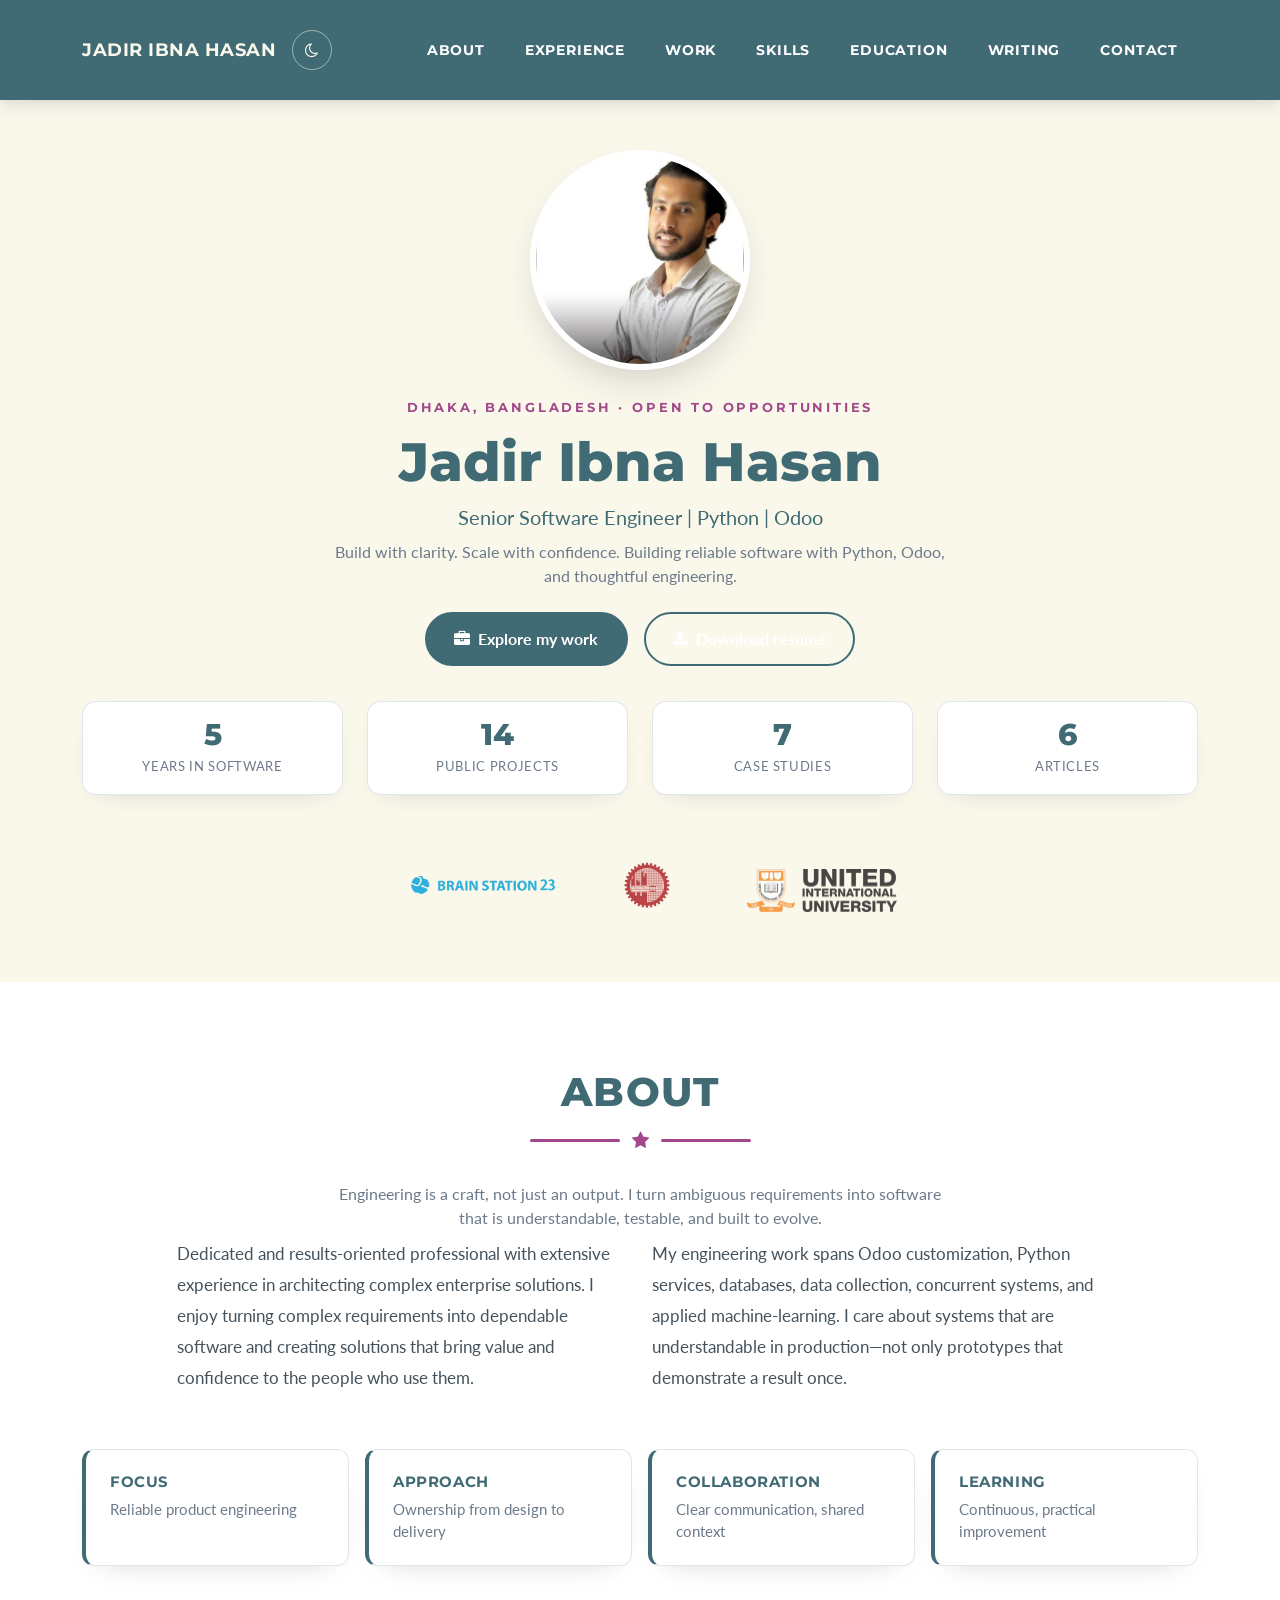
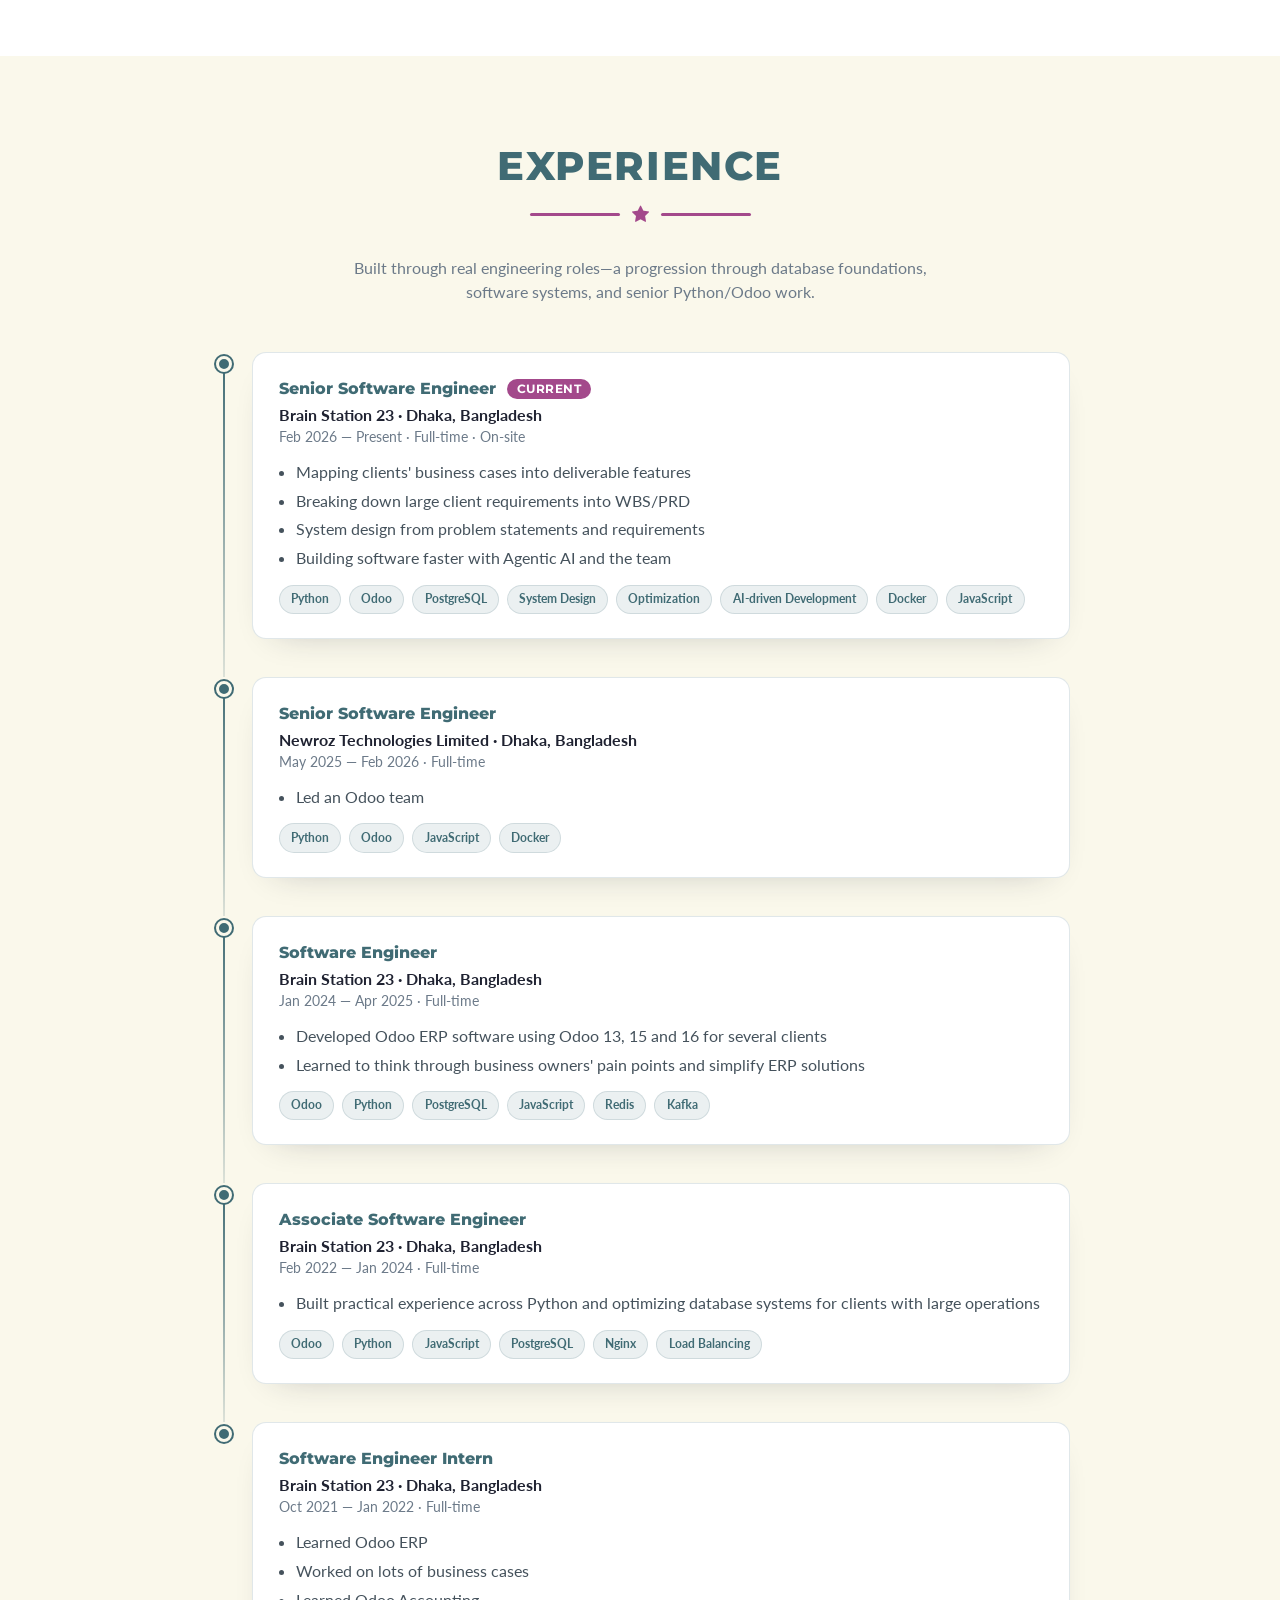
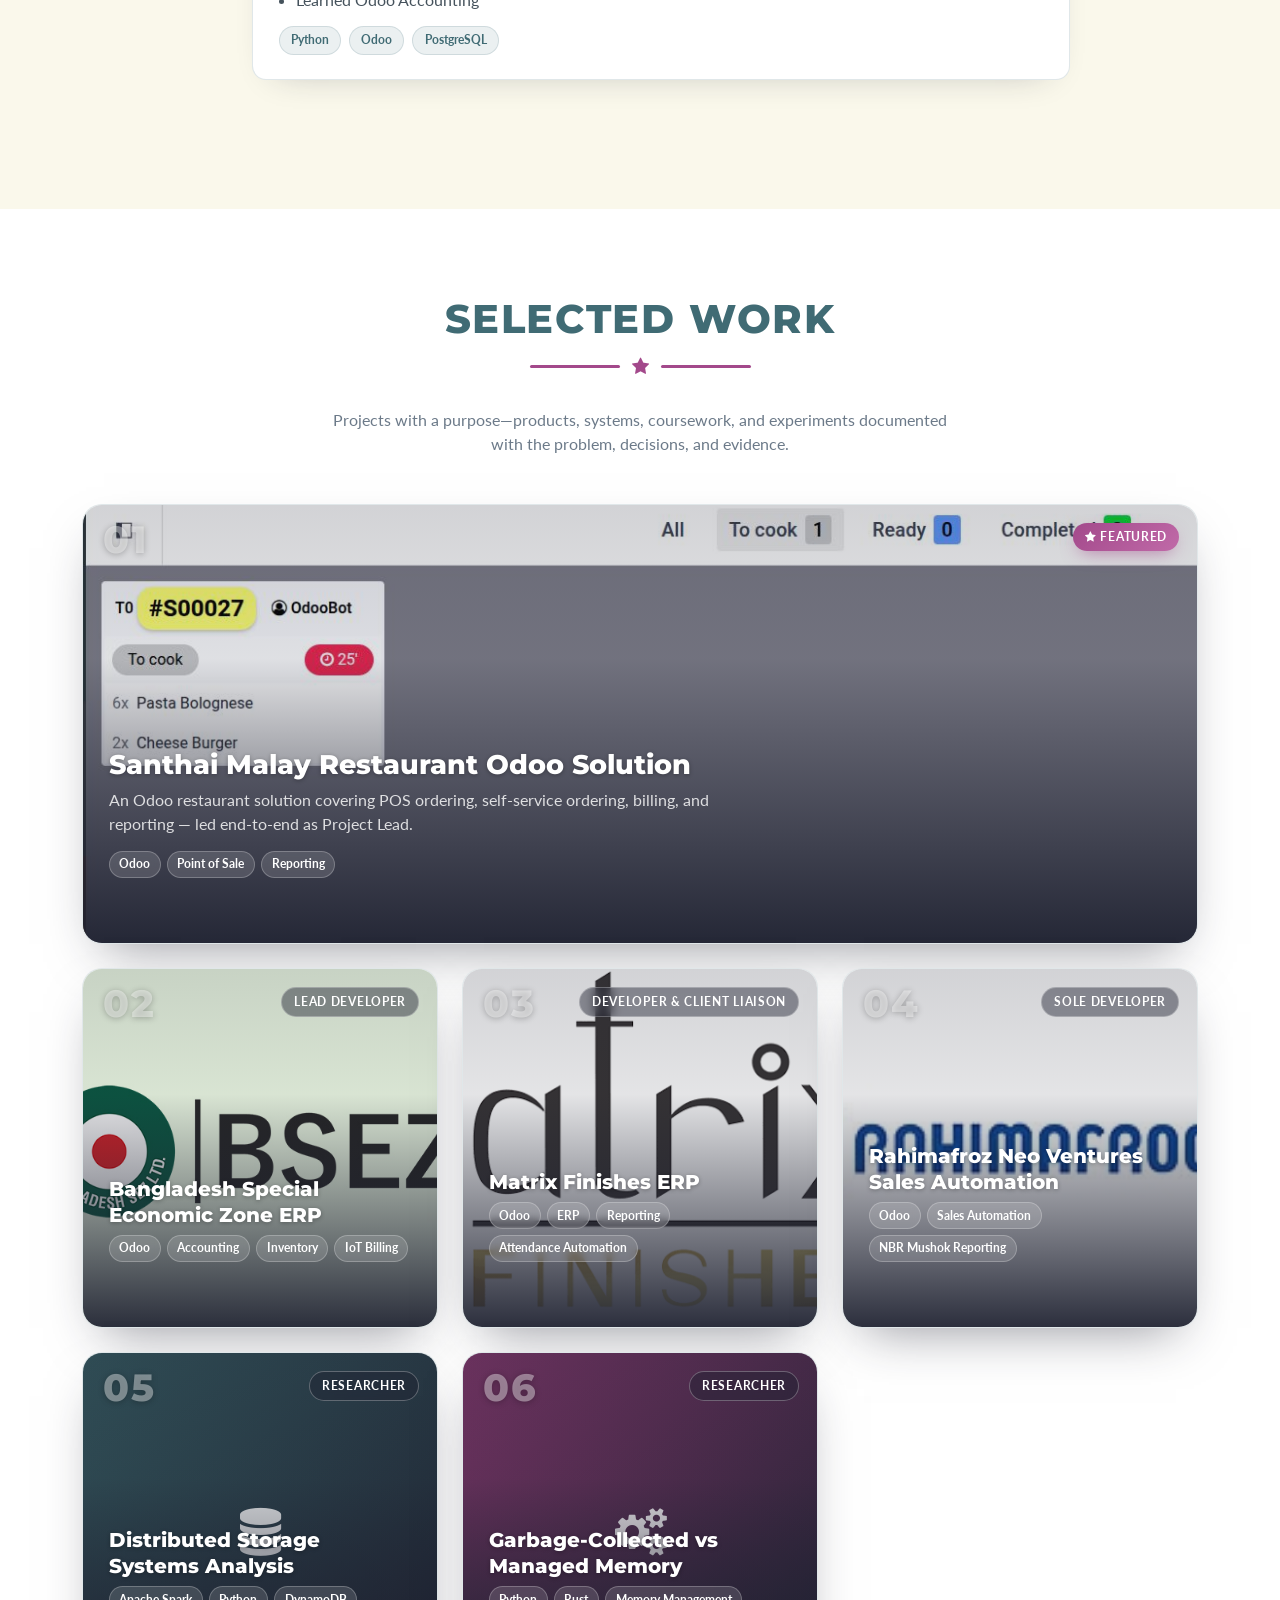
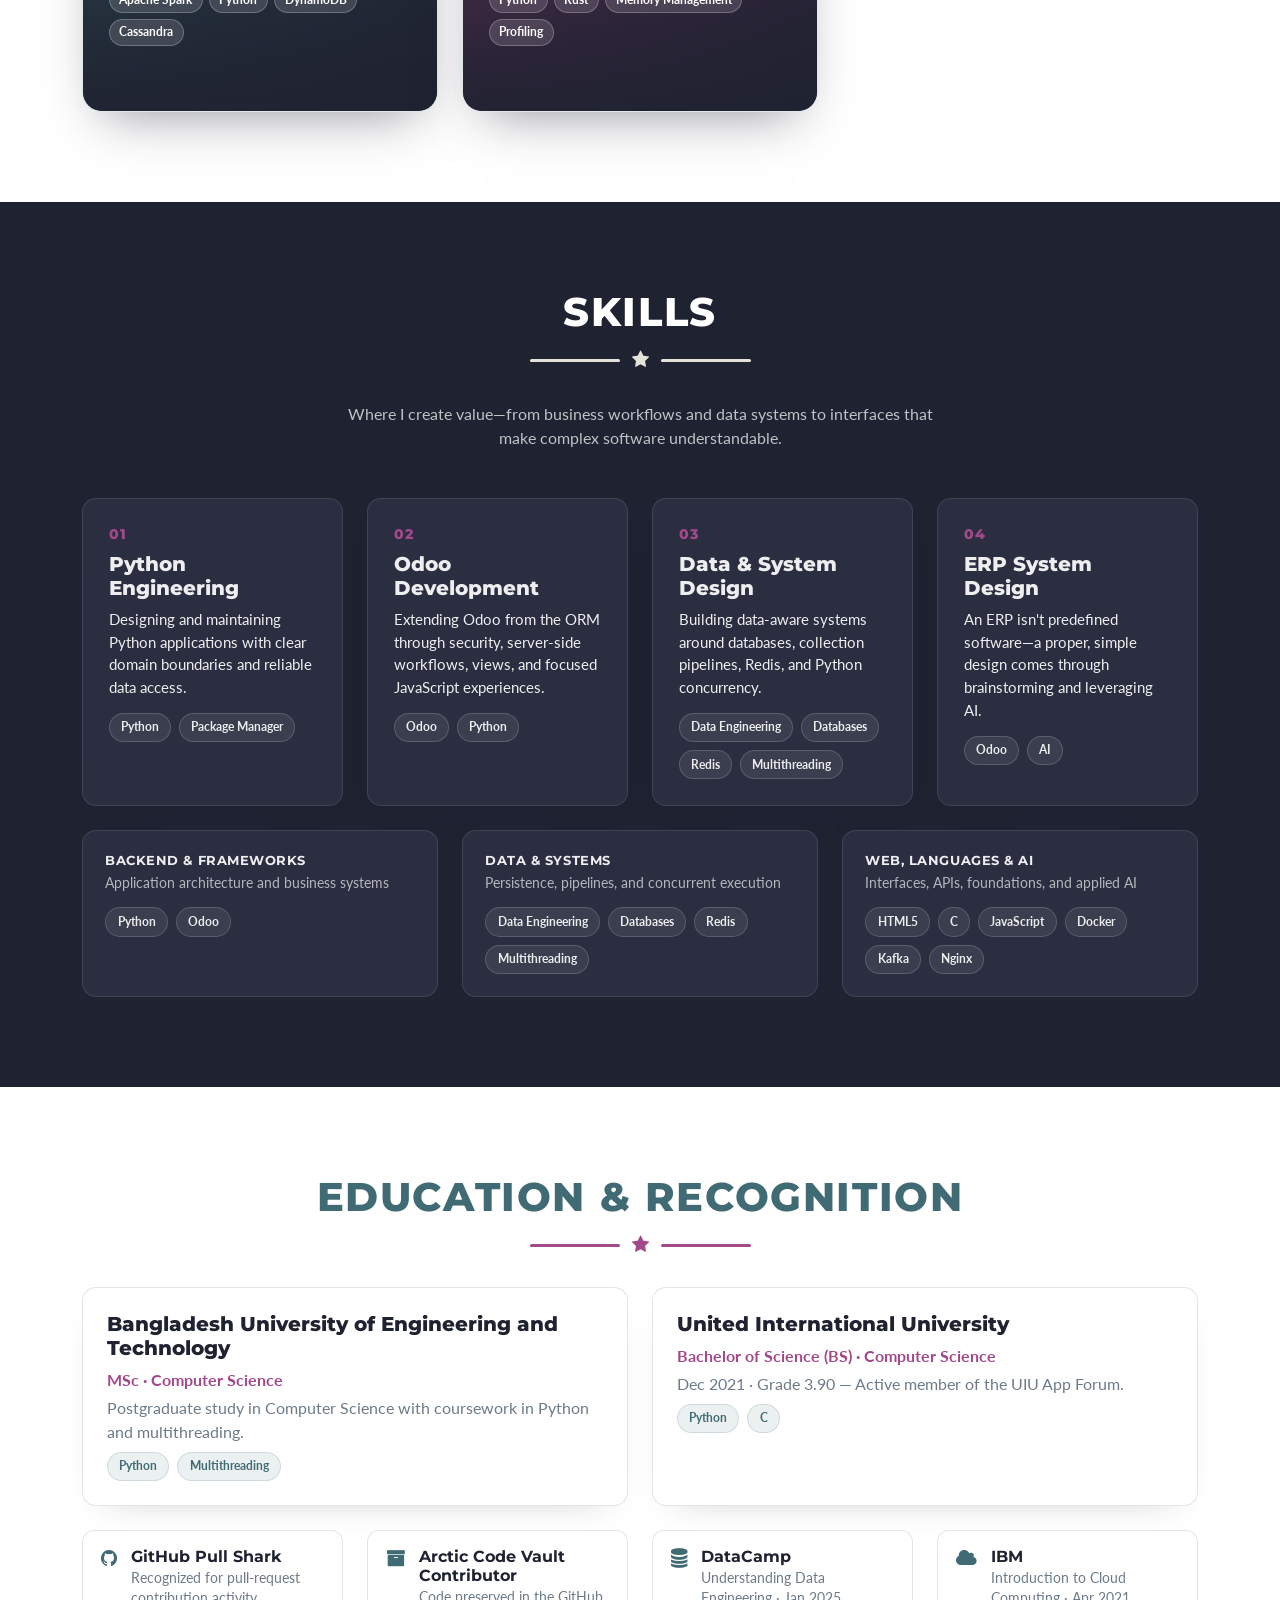
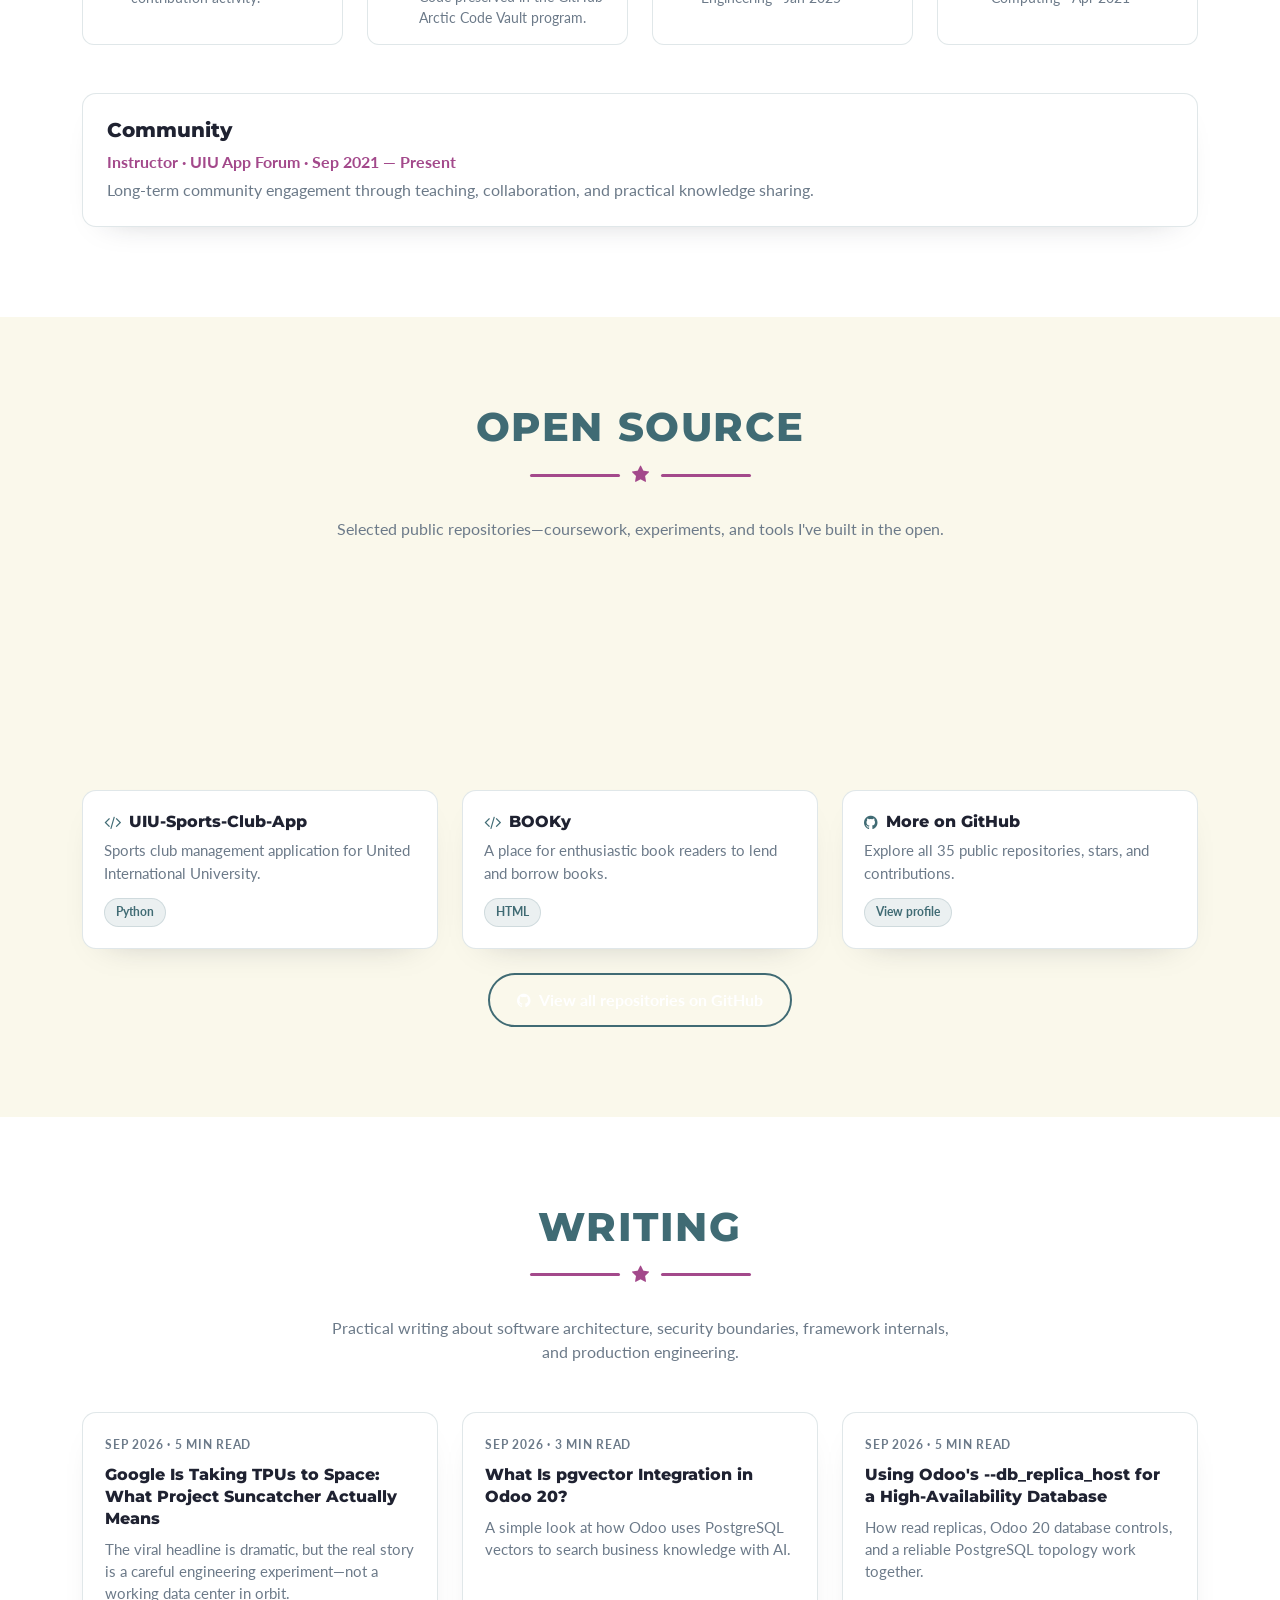
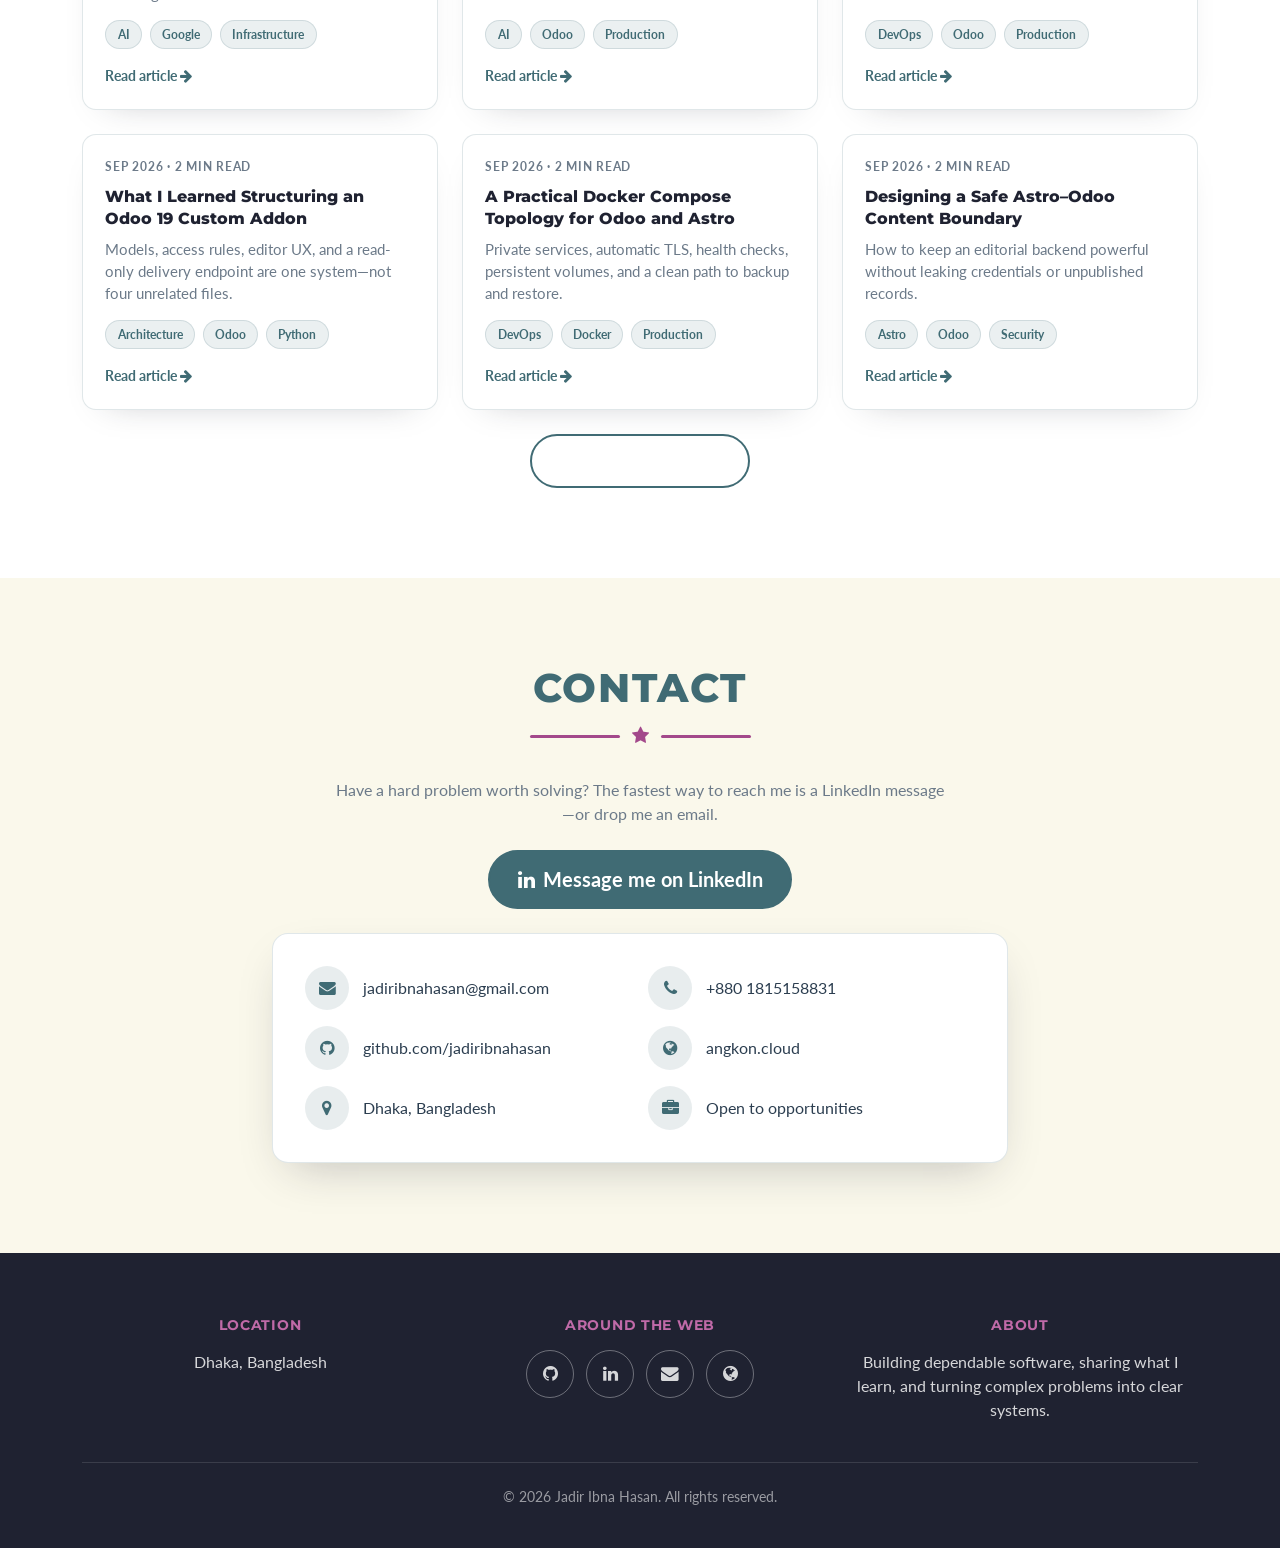
==== index.html @ 3d81374e "[ADD] : update profile image with recent photo" ====
<!DOCTYPE html>
<html data-bs-theme="light" lang="en">

<head>
    <meta charset="utf-8">
    <meta name="viewport" content="width=device-width, initial-scale=1.0, shrink-to-fit=no">
    <title>Jadir Ibna Hasan — Senior Software Engineer | Python | Odoo</title>
    <meta name="description" content="Jadir Ibna Hasan is a Senior Software Engineer based in Dhaka, Bangladesh, building reliable software with Python, Odoo, and thoughtful engineering.">
    <meta name="author" content="Jadir Ibna Hasan">
    <meta property="og:title" content="Jadir Ibna Hasan — Senior Software Engineer">
    <meta property="og:description" content="Building reliable software with Python, Odoo, and thoughtful engineering.">
    <meta property="og:type" content="website">
    <link rel="stylesheet" href="assets/bootstrap/css/bootstrap.min.css">
    <link rel="stylesheet" href="https://fonts.googleapis.com/css?family=Montserrat:400,700,800&amp;display=swap">
    <link rel="stylesheet" href="https://fonts.googleapis.com/css?family=Lato:400,700,400italic,700italic&amp;display=swap">
    <link rel="stylesheet" href="assets/fonts/font-awesome.min.css">
    <link rel="stylesheet" href="assets/css/styles.min.css">
    <link rel="stylesheet" href="assets/css/custom.css">
    <script>
        (function () {
            var stored = localStorage.getItem("theme");
            var prefersDark = window.matchMedia("(prefers-color-scheme: dark)").matches;
            document.documentElement.setAttribute("data-bs-theme", stored || (prefersDark ? "dark" : "light"));
        })();
    </script>
</head>

<body id="page-top" data-bs-spy="scroll" data-bs-target="#mainNav" data-bs-offset="72">
    <a class="skip-link" href="#main">Skip to content</a>
    <nav class="navbar navbar-expand-lg fixed-top text-uppercase" id="mainNav">
        <div class="container">
            <a class="navbar-brand" href="#page-top">Jadir Ibna Hasan</a>
            <button id="themeToggle" class="theme-toggle ms-auto me-2" aria-label="Toggle dark mode" title="Toggle dark mode"><i class="fa fa-moon-o"></i></button>
            <button data-bs-toggle="collapse" data-bs-target="#navbarResponsive" class="navbar-toggler text-white rounded" aria-controls="navbarResponsive" aria-expanded="false" aria-label="Toggle navigation"><i class="fa fa-bars"></i></button>
            <div class="collapse navbar-collapse" id="navbarResponsive">
                <ul class="navbar-nav ms-auto">
                    <li class="nav-item mx-0 mx-lg-1"><a class="nav-link py-3 px-0 px-lg-3 rounded" href="#about">About</a></li>
                    <li class="nav-item mx-0 mx-lg-1"><a class="nav-link py-3 px-0 px-lg-3 rounded" href="#experience">Experience</a></li>
                    <li class="nav-item mx-0 mx-lg-1"><a class="nav-link py-3 px-0 px-lg-3 rounded" href="#work">Work</a></li>
                    <li class="nav-item mx-0 mx-lg-1"><a class="nav-link py-3 px-0 px-lg-3 rounded" href="#skills">Skills</a></li>
                    <li class="nav-item mx-0 mx-lg-1"><a class="nav-link py-3 px-0 px-lg-3 rounded" href="#education">Education</a></li>
                    <li class="nav-item mx-0 mx-lg-1"><a class="nav-link py-3 px-0 px-lg-3 rounded" href="#writing">Writing</a></li>
                    <li class="nav-item mx-0 mx-lg-1"><a class="nav-link py-3 px-0 px-lg-3 rounded" href="#contact">Contact</a></li>
                </ul>
            </div>
        </div>
    </nav>

    <!-- Hero -->
    <main id="main">
    <header class="text-center hero">
        <div class="container">
            <img class="img-fluid d-block mx-auto mb-4 hero-avatar" data-aos="fade" data-aos-duration="1200" src="assets/img/profile.jpg" alt="Jadir Ibna Hasan">
            <span class="hero-kicker" data-aos="fade-up" data-aos-delay="100">Dhaka, Bangladesh · Open to opportunities</span>
            <h1 data-aos="fade-up" data-aos-delay="150">Jadir Ibna Hasan</h1>
            <div class="hero-title" data-aos="fade-up" data-aos-delay="200">Senior Software Engineer | Python | Odoo</div>
            <p class="hero-tagline mt-2" data-aos="fade-up" data-aos-delay="250">Build with clarity. Scale with confidence. Building reliable software with Python, Odoo, and thoughtful engineering.</p>
            <div class="d-flex flex-wrap justify-content-center gap-3 mt-4" data-aos="fade-up" data-aos-delay="300">
                <a class="btn btn-ak" href="#work"><i class="fa fa-briefcase me-2"></i>Explore my work</a>
                <a class="btn btn-ak-outline" href="assets/Resume.pdf" download><i class="fa fa-download me-2"></i>Download résumé</a>
            </div>
            <div class="row justify-content-center hero-stats" data-aos="fade-up" data-aos-delay="350">
                <div class="col-6 col-md-3 mb-3 mb-md-0"><div class="stat-box"><div class="stat-num">5</div><div class="stat-label">Years in software</div></div></div>
                <div class="col-6 col-md-3 mb-3 mb-md-0"><div class="stat-box"><div class="stat-num">14</div><div class="stat-label">Public projects</div></div></div>
                <div class="col-6 col-md-3"><div class="stat-box"><div class="stat-num">7</div><div class="stat-label">Case studies</div></div></div>
                <div class="col-6 col-md-3"><div class="stat-box"><div class="stat-num">6</div><div class="stat-label">Articles</div></div></div>
            </div>
            <div class="orgs" data-aos="fade-up" data-aos-delay="400">
                <img class="imgbs" src="assets/img/bs23_logo.webp" alt="Brain Station 23">
                <img class="imgbuet" src="assets/img/BUET_LOGO.svg" alt="BUET">
                <img class="imguiu" src="assets/img/header-logo.png" alt="United International University">
            </div>
        </div>
    </header>

    <!-- About -->
    <section id="about" class="section">
        <div class="container">
            <h2 class="text-uppercase text-center section-heading" style="color: var(--ak-accent);">About</h2>
            <div class="divider text-center"><i class="fa fa-star"></i></div>
            <div class="row justify-content-center">
                <div class="col-lg-8 text-center">
                    <p class="section-sub">Engineering is a craft, not just an output. I turn ambiguous requirements into software that is understandable, testable, and built to evolve.</p>
                </div>
            </div>
            <div class="row justify-content-center mt-2">
                <div class="col-lg-5">
                    <p class="about-para">Dedicated and results-oriented professional with extensive experience in architecting complex enterprise solutions. I enjoy turning complex requirements into dependable software and creating solutions that bring value and confidence to the people who use them.</p>
                </div>
                <div class="col-lg-5">
                    <p class="about-para">My engineering work spans Odoo customization, Python services, databases, data collection, concurrent systems, and applied machine-learning. I care about systems that are understandable in production—not only prototypes that demonstrate a result once.</p>
                </div>
            </div>
            <div class="row mt-4 g-3">
                <div class="col-md-3"><div class="philosophy-card" data-aos="fade-up" data-aos-delay="0"><h5>Focus</h5><p>Reliable product engineering</p></div></div>
                <div class="col-md-3"><div class="philosophy-card" data-aos="fade-up" data-aos-delay="80"><h5>Approach</h5><p>Ownership from design to delivery</p></div></div>
                <div class="col-md-3"><div class="philosophy-card" data-aos="fade-up" data-aos-delay="160"><h5>Collaboration</h5><p>Clear communication, shared context</p></div></div>
                <div class="col-md-3"><div class="philosophy-card" data-aos="fade-up" data-aos-delay="240"><h5>Learning</h5><p>Continuous, practical improvement</p></div></div>
            </div>
        </div>
    </section>

    <!-- Experience -->
    <section id="experience" class="section" style="background: var(--ak-cream);">
        <div class="container">
            <h2 class="text-uppercase text-center section-heading" style="color: var(--ak-accent);">Experience</h2>
            <div class="divider text-center"><i class="fa fa-star"></i></div>
            <p class="text-center section-sub mb-5">Built through real engineering roles—a progression through database foundations, software systems, and senior Python/Odoo work.</p>
            <div class="timeline mx-auto" style="max-width: 860px;">

                <div class="timeline-item" data-aos="fade-up">
                    <span class="timeline-dot"></span>
                    <div class="exp-card">
                        <div class="exp-role">Senior Software Engineer <span class="exp-badge-current">Current</span></div>
                        <div class="exp-company">Brain Station 23 · Dhaka, Bangladesh</div>
                        <div class="exp-meta">Feb 2026 — Present · Full-time · On-site</div>
                        <ul class="exp-list">
                            <li>Mapping clients' business cases into deliverable features</li>
                            <li>Breaking down large client requirements into WBS/PRD</li>
                            <li>System design from problem statements and requirements</li>
                            <li>Building software faster with Agentic AI and the team</li>
                        </ul>
                        <div class="tags"><span class="tag">Python</span><span class="tag">Odoo</span><span class="tag">PostgreSQL</span><span class="tag">System Design</span><span class="tag">Optimization</span><span class="tag">AI-driven Development</span><span class="tag">Docker</span><span class="tag">JavaScript</span></div>
                    </div>
                </div>

                <div class="timeline-item" data-aos="fade-up">
                    <span class="timeline-dot"></span>
                    <div class="exp-card">
                        <div class="exp-role">Senior Software Engineer</div>
                        <div class="exp-company">Newroz Technologies Limited · Dhaka, Bangladesh</div>
                        <div class="exp-meta">May 2025 — Feb 2026 · Full-time</div>
                        <ul class="exp-list">
                            <li>Led an Odoo team</li>
                        </ul>
                        <div class="tags"><span class="tag">Python</span><span class="tag">Odoo</span><span class="tag">JavaScript</span><span class="tag">Docker</span></div>
                    </div>
                </div>

                <div class="timeline-item" data-aos="fade-up">
                    <span class="timeline-dot"></span>
                    <div class="exp-card">
                        <div class="exp-role">Software Engineer</div>
                        <div class="exp-company">Brain Station 23 · Dhaka, Bangladesh</div>
                        <div class="exp-meta">Jan 2024 — Apr 2025 · Full-time</div>
                        <ul class="exp-list">
                            <li>Developed Odoo ERP software using Odoo 13, 15 and 16 for several clients</li>
                            <li>Learned to think through business owners' pain points and simplify ERP solutions</li>
                        </ul>
                        <div class="tags"><span class="tag">Odoo</span><span class="tag">Python</span><span class="tag">PostgreSQL</span><span class="tag">JavaScript</span><span class="tag">Redis</span><span class="tag">Kafka</span></div>
                    </div>
                </div>

                <div class="timeline-item" data-aos="fade-up">
                    <span class="timeline-dot"></span>
                    <div class="exp-card">
                        <div class="exp-role">Associate Software Engineer</div>
                        <div class="exp-company">Brain Station 23 · Dhaka, Bangladesh</div>
                        <div class="exp-meta">Feb 2022 — Jan 2024 · Full-time</div>
                        <ul class="exp-list">
                            <li>Built practical experience across Python and optimizing database systems for clients with large operations</li>
                        </ul>
                        <div class="tags"><span class="tag">Odoo</span><span class="tag">Python</span><span class="tag">JavaScript</span><span class="tag">PostgreSQL</span><span class="tag">Nginx</span><span class="tag">Load Balancing</span></div>
                    </div>
                </div>

                <div class="timeline-item" data-aos="fade-up">
                    <span class="timeline-dot"></span>
                    <div class="exp-card">
                        <div class="exp-role">Software Engineer Intern</div>
                        <div class="exp-company">Brain Station 23 · Dhaka, Bangladesh</div>
                        <div class="exp-meta">Oct 2021 — Jan 2022 · Full-time</div>
                        <ul class="exp-list">
                            <li>Learned Odoo ERP</li>
                            <li>Worked on lots of business cases</li>
                            <li>Learned Odoo Accounting</li>
                        </ul>
                        <div class="tags"><span class="tag">Python</span><span class="tag">Odoo</span><span class="tag">PostgreSQL</span></div>
                    </div>
                </div>

            </div>
        </div>
    </section>

    <!-- Work -->
    <section id="work" class="section">
        <div class="container">
            <h2 class="text-uppercase text-center section-heading" style="color: var(--ak-accent);">Selected Work</h2>
            <div class="divider text-center"><i class="fa fa-star"></i></div>
            <p class="text-center section-sub mb-5">Projects with a purpose—products, systems, coursework, and experiments documented with the problem, decisions, and evidence.</p>
            <div class="row g-4">

                <div class="col-12" data-aos="fade-up">
                    <a class="work-card work-card--featured" href="projects/santhai-malay-restaurant-odoo.html">
                        <img class="work-img" src="assets/img/portfolio/santhai-malay-restaurant.jpg" alt="Santhai Malay Restaurant Odoo Solution">
                        <span class="work-overlay"></span>
                        <span class="work-index">01</span>
                        <span class="work-featured"><i class="fa fa-star me-1"></i>Featured</span>
                        <div class="work-content">
                            <h3 class="work-title">Santhai Malay Restaurant Odoo Solution</h3>
                            <p class="work-desc">An Odoo restaurant solution covering POS ordering, self-service ordering, billing, and reporting — led end-to-end as Project Lead.</p>
                            <div class="work-tags"><span class="work-chip">Odoo</span><span class="work-chip">Point of Sale</span><span class="work-chip">Reporting</span></div>
                            <span class="work-cta">View case study <i class="fa fa-arrow-right"></i></span>
                        </div>
                    </a>
                </div>

                <div class="col-md-6 col-lg-4" data-aos="fade-up" data-aos-delay="80">
                    <a class="work-card" href="projects/bangladesh-special-economic-zone-erp.html">
                        <img class="work-img" src="assets/img/portfolio/bsez-erp.jpg" alt="Bangladesh Special Economic Zone ERP">
                        <span class="work-overlay"></span>
                        <span class="work-index">02</span>
                        <span class="work-role">Lead Developer</span>
                        <div class="work-content">
                            <h3 class="work-title">Bangladesh Special Economic Zone ERP</h3>
                            <div class="work-tags"><span class="work-chip">Odoo</span><span class="work-chip">Accounting</span><span class="work-chip">Inventory</span><span class="work-chip">IoT Billing</span></div>
                            <span class="work-cta">View case study <i class="fa fa-arrow-right"></i></span>
                        </div>
                    </a>
                </div>

                <div class="col-md-6 col-lg-4" data-aos="fade-up" data-aos-delay="160">
                    <a class="work-card" href="projects/matrix-finishes-erp.html">
                        <img class="work-img" src="assets/img/portfolio/matrix-finishes.png" alt="Matrix Finishes ERP">
                        <span class="work-overlay"></span>
                        <span class="work-index">03</span>
                        <span class="work-role">Developer &amp; Client Liaison</span>
                        <div class="work-content">
                            <h3 class="work-title">Matrix Finishes ERP</h3>
                            <div class="work-tags"><span class="work-chip">Odoo</span><span class="work-chip">ERP</span><span class="work-chip">Reporting</span><span class="work-chip">Attendance Automation</span></div>
                            <span class="work-cta">View case study <i class="fa fa-arrow-right"></i></span>
                        </div>
                    </a>
                </div>

                <div class="col-md-6 col-lg-4" data-aos="fade-up">
                    <a class="work-card" href="projects/rahimafroz-neo-ventures-sales-automation.html">
                        <img class="work-img" src="assets/img/portfolio/rahimafroz.jpg" alt="Rahimafroz Neo Ventures Sales Automation">
                        <span class="work-overlay"></span>
                        <span class="work-index">04</span>
                        <span class="work-role">Sole Developer</span>
                        <div class="work-content">
                            <h3 class="work-title">Rahimafroz Neo Ventures Sales Automation</h3>
                            <div class="work-tags"><span class="work-chip">Odoo</span><span class="work-chip">Sales Automation</span><span class="work-chip">NBR Mushok Reporting</span></div>
                            <span class="work-cta">View case study <i class="fa fa-arrow-right"></i></span>
                        </div>
                    </a>
                </div>

                <div class="col-md-6 col-lg-4" data-aos="fade-up" data-aos-delay="80">
                    <a class="work-card" href="projects/distributed-storage-systems-analysis.html">
                        <div class="work-img work-img--grad grad-5"><i class="fa fa-database"></i></div>
                        <span class="work-overlay"></span>
                        <span class="work-index">05</span>
                        <span class="work-role">Researcher</span>
                        <div class="work-content">
                            <h3 class="work-title">Distributed Storage Systems Analysis</h3>
                            <div class="work-tags"><span class="work-chip">Apache Spark</span><span class="work-chip">Python</span><span class="work-chip">DynamoDB</span><span class="work-chip">Cassandra</span></div>
                            <span class="work-cta">View case study <i class="fa fa-arrow-right"></i></span>
                        </div>
                    </a>
                </div>

                <div class="col-md-6 col-lg-4" data-aos="fade-up" data-aos-delay="160">
                    <a class="work-card" href="projects/garbage-collected-vs-managed-memory.html">
                        <div class="work-img work-img--grad grad-6"><i class="fa fa-cogs"></i></div>
                        <span class="work-overlay"></span>
                        <span class="work-index">06</span>
                        <span class="work-role">Researcher</span>
                        <div class="work-content">
                            <h3 class="work-title">Garbage-Collected vs Managed Memory</h3>
                            <div class="work-tags"><span class="work-chip">Python</span><span class="work-chip">Rust</span><span class="work-chip">Memory Management</span><span class="work-chip">Profiling</span></div>
                            <span class="work-cta">View case study <i class="fa fa-arrow-right"></i></span>
                        </div>
                    </a>
                </div>

            </div>
        </div>
    </section>

    <!-- Skills -->
    <section id="skills" class="section section-dark">
        <div class="container">
            <h2 class="text-uppercase text-center section-heading">Skills</h2>
            <div class="divider divider-light text-center"><i class="fa fa-star"></i></div>
            <p class="text-center section-sub mb-5">Where I create value—from business workflows and data systems to interfaces that make complex software understandable.</p>
            <div class="row g-4 mb-4">
                <div class="col-md-6 col-lg-3" data-aos="fade-up"><div class="cap-card"><div class="cap-num">01</div><h5>Python Engineering</h5><p>Designing and maintaining Python applications with clear domain boundaries and reliable data access.</p><div class="tags"><span class="tag">Python</span><span class="tag">Package Manager</span></div></div></div>
                <div class="col-md-6 col-lg-3" data-aos="fade-up" data-aos-delay="80"><div class="cap-card"><div class="cap-num">02</div><h5>Odoo Development</h5><p>Extending Odoo from the ORM through security, server-side workflows, views, and focused JavaScript experiences.</p><div class="tags"><span class="tag">Odoo</span><span class="tag">Python</span></div></div></div>
                <div class="col-md-6 col-lg-3" data-aos="fade-up" data-aos-delay="160"><div class="cap-card"><div class="cap-num">03</div><h5>Data &amp; System Design</h5><p>Building data-aware systems around databases, collection pipelines, Redis, and Python concurrency.</p><div class="tags"><span class="tag">Data Engineering</span><span class="tag">Databases</span><span class="tag">Redis</span><span class="tag">Multithreading</span></div></div></div>
                <div class="col-md-6 col-lg-3" data-aos="fade-up" data-aos-delay="240"><div class="cap-card"><div class="cap-num">04</div><h5>ERP System Design</h5><p>An ERP isn't predefined software—a proper, simple design comes through brainstorming and leveraging AI.</p><div class="tags"><span class="tag">Odoo</span><span class="tag">AI</span></div></div></div>
            </div>
            <div class="row g-4">
                <div class="col-md-6 col-lg-4" data-aos="fade-up"><div class="skill-group"><h6>Backend &amp; Frameworks</h6><p class="skill-sub">Application architecture and business systems</p><div class="tags"><span class="tag">Python</span><span class="tag">Odoo</span></div></div></div>
                <div class="col-md-6 col-lg-4" data-aos="fade-up" data-aos-delay="80"><div class="skill-group"><h6>Data &amp; Systems</h6><p class="skill-sub">Persistence, pipelines, and concurrent execution</p><div class="tags"><span class="tag">Data Engineering</span><span class="tag">Databases</span><span class="tag">Redis</span><span class="tag">Multithreading</span></div></div></div>
                <div class="col-md-6 col-lg-4" data-aos="fade-up" data-aos-delay="160"><div class="skill-group"><h6>Web, Languages &amp; AI</h6><p class="skill-sub">Interfaces, APIs, foundations, and applied AI</p><div class="tags"><span class="tag">HTML5</span><span class="tag">C</span><span class="tag">JavaScript</span><span class="tag">Docker</span><span class="tag">Kafka</span><span class="tag">Nginx</span></div></div></div>
            </div>
        </div>
    </section>

    <!-- Education & Credentials -->
    <section id="education" class="section">
        <div class="container">
            <h2 class="text-uppercase text-center section-heading" style="color: var(--ak-accent);">Education &amp; Recognition</h2>
            <div class="divider text-center"><i class="fa fa-star"></i></div>
            <div class="row g-4 mb-4">
                <div class="col-md-6" data-aos="fade-up">
                    <div class="edu-card">
                        <h5>Bangladesh University of Engineering and Technology</h5>
                        <div class="edu-degree">MSc · Computer Science</div>
                        <p class="mb-1" style="color: var(--ak-muted);">Postgraduate study in Computer Science with coursework in Python and multithreading.</p>
                        <div class="tags mt-2"><span class="tag">Python</span><span class="tag">Multithreading</span></div>
                    </div>
                </div>
                <div class="col-md-6" data-aos="fade-up" data-aos-delay="80">
                    <div class="edu-card">
                        <h5>United International University</h5>
                        <div class="edu-degree">Bachelor of Science (BS) · Computer Science</div>
                        <p class="mb-1" style="color: var(--ak-muted);">Dec 2021 · Grade 3.90 — Active member of the UIU App Forum.</p>
                        <div class="tags mt-2"><span class="tag">Python</span><span class="tag">C</span></div>
                    </div>
                </div>
            </div>
            <div class="row g-4">
                <div class="col-md-6 col-lg-3" data-aos="fade-up"><div class="credential-item"><i class="fa fa-github"></i><div><h6>GitHub Pull Shark</h6><p>Recognized for pull-request contribution activity.</p></div></div></div>
                <div class="col-md-6 col-lg-3" data-aos="fade-up" data-aos-delay="80"><div class="credential-item"><i class="fa fa-archive"></i><div><h6>Arctic Code Vault Contributor</h6><p>Code preserved in the GitHub Arctic Code Vault program.</p></div></div></div>
                <div class="col-md-6 col-lg-3" data-aos="fade-up" data-aos-delay="160"><div class="credential-item"><i class="fa fa-database"></i><div><h6>DataCamp</h6><p>Understanding Data Engineering · Jan 2025</p></div></div></div>
                <div class="col-md-6 col-lg-3" data-aos="fade-up" data-aos-delay="240"><div class="credential-item"><i class="fa fa-cloud"></i><div><h6>IBM</h6><p>Introduction to Cloud Computing · Apr 2021</p></div></div></div>
            </div>
            <div class="row g-4 mt-4">
                <div class="col-12" data-aos="fade-up">
                    <div class="edu-card">
                        <h5>Community</h5>
                        <div class="edu-degree">Instructor · UIU App Forum · Sep 2021 — Present</div>
                        <p class="mb-0" style="color: var(--ak-muted);">Long-term community engagement through teaching, collaboration, and practical knowledge sharing.</p>
                    </div>
                </div>
            </div>
        </div>
    </section>

    <!-- Open Source -->
    <section id="opensource" class="section" style="background: var(--ak-cream);">
        <div class="container">
            <h2 class="text-uppercase text-center section-heading" style="color: var(--ak-accent);">Open Source</h2>
            <div class="divider text-center"><i class="fa fa-star"></i></div>
            <p class="text-center section-sub mb-5">Selected public repositories—coursework, experiments, and tools I've built in the open.</p>
            <div class="row g-4">
                <div class="col-md-6 col-lg-4" data-aos="fade-up">
                    <a class="repo-card" href="https://github.com/jadiribnahasan/Classic-Computer-vision-models" target="_blank" rel="noopener">
                        <div class="d-flex align-items-center mb-2"><i class="fa fa-code me-2" style="color: var(--ak-accent);"></i><h5 class="mb-0">Classic-Computer-vision-models</h5></div>
                        <p class="repo-desc">Classic computer vision models implemented from scratch.</p>
                        <div class="tags mt-auto"><span class="tag">Jupyter Notebook</span></div>
                    </a>
                </div>
                <div class="col-md-6 col-lg-4" data-aos="fade-up" data-aos-delay="80">
                    <a class="repo-card" href="https://github.com/jadiribnahasan/Introduction-to-TensorFlow-for-Artificial-Intelligence-Machine-Learning-and-Deep-Learning" target="_blank" rel="noopener">
                        <div class="d-flex align-items-center mb-2"><i class="fa fa-code me-2" style="color: var(--ak-accent);"></i><h5 class="mb-0">Intro to TensorFlow for AI, ML &amp; DL</h5></div>
                        <p class="repo-desc">TensorFlow specialization coursework—AI, machine learning, and deep learning.</p>
                        <div class="tags mt-auto"><span class="tag">Jupyter Notebook</span></div>
                    </a>
                </div>
                <div class="col-md-6 col-lg-4" data-aos="fade-up" data-aos-delay="160">
                    <a class="repo-card" href="https://github.com/jadiribnahasan/Pattern-Lab" target="_blank" rel="noopener">
                        <div class="d-flex align-items-center mb-2"><i class="fa fa-code me-2" style="color: var(--ak-accent);"></i><h5 class="mb-0">Pattern-Lab</h5></div>
                        <p class="repo-desc">Pattern Recognition Lab — Fall 203.</p>
                        <div class="tags mt-auto"><span class="tag">Jupyter Notebook</span></div>
                    </a>
                </div>
                <div class="col-md-6 col-lg-4" data-aos="fade-up">
                    <a class="repo-card" href="https://github.com/jadiribnahasan/UIU-Sports-Club-App" target="_blank" rel="noopener">
                        <div class="d-flex align-items-center mb-2"><i class="fa fa-code me-2" style="color: var(--ak-accent);"></i><h5 class="mb-0">UIU-Sports-Club-App</h5></div>
                        <p class="repo-desc">Sports club management application for United International University.</p>
                        <div class="tags mt-auto"><span class="tag">Python</span></div>
                    </a>
                </div>
                <div class="col-md-6 col-lg-4" data-aos="fade-up" data-aos-delay="80">
                    <a class="repo-card" href="https://github.com/khalidsaifullaah/BOOKy" target="_blank" rel="noopener">
                        <div class="d-flex align-items-center mb-2"><i class="fa fa-code me-2" style="color: var(--ak-accent);"></i><h5 class="mb-0">BOOKy</h5></div>
                        <p class="repo-desc">A place for enthusiastic book readers to lend and borrow books.</p>
                        <div class="tags mt-auto"><span class="tag">HTML</span></div>
                    </a>
                </div>
                <div class="col-md-6 col-lg-4" data-aos="fade-up" data-aos-delay="160">
                    <a class="repo-card" href="https://github.com/jadiribnahasan" target="_blank" rel="noopener">
                        <div class="d-flex align-items-center mb-2"><i class="fa fa-github me-2" style="color: var(--ak-accent);"></i><h5 class="mb-0">More on GitHub</h5></div>
                        <p class="repo-desc">Explore all 35 public repositories, stars, and contributions.</p>
                        <div class="tags mt-auto"><span class="tag">View profile</span></div>
                    </a>
                </div>
            </div>
            <div class="text-center mt-4">
                <a class="btn btn-ak-outline" href="https://github.com/jadiribnahasan" target="_blank" rel="noopener"><i class="fa fa-github me-2"></i>View all repositories on GitHub</a>
            </div>
        </div>
    </section>

    <!-- Writing -->
    <section id="writing" class="section">
        <div class="container">
            <h2 class="text-uppercase text-center section-heading" style="color: var(--ak-accent);">Writing</h2>
            <div class="divider text-center"><i class="fa fa-star"></i></div>
            <p class="text-center section-sub mb-5">Practical writing about software architecture, security boundaries, framework internals, and production engineering.</p>
            <div class="row g-4">
                <div class="col-md-6 col-lg-4" data-aos="fade-up">
                    <a class="article-card" href="blog/9-google-is-taking-tpus-to-space-what-project-suncatcher-actually-means.html">
                        <div class="article-meta">Sep 2026 · 5 min read</div>
                        <h5>Google Is Taking TPUs to Space: What Project Suncatcher Actually Means</h5>
                        <p class="article-excerpt">The viral headline is dramatic, but the real story is a careful engineering experiment—not a working data center in orbit.</p>
                        <div class="tags mt-3"><span class="tag">AI</span><span class="tag">Google</span><span class="tag">Infrastructure</span></div>
                        <div class="article-read mt-3"><span>Read article</span> <i class="fa fa-arrow-right"></i></div>
                    </a>
                </div>
                <div class="col-md-6 col-lg-4" data-aos="fade-up" data-aos-delay="80">
                    <a class="article-card" href="blog/8-what-is-pgvector-integration-in-odoo-20.html">
                        <div class="article-meta">Sep 2026 · 3 min read</div>
                        <h5>What Is pgvector Integration in Odoo 20?</h5>
                        <p class="article-excerpt">A simple look at how Odoo uses PostgreSQL vectors to search business knowledge with AI.</p>
                        <div class="tags mt-3"><span class="tag">AI</span><span class="tag">Odoo</span><span class="tag">Production</span></div>
                        <div class="article-read mt-3"><span>Read article</span> <i class="fa fa-arrow-right"></i></div>
                    </a>
                </div>
                <div class="col-md-6 col-lg-4" data-aos="fade-up" data-aos-delay="160">
                    <a class="article-card" href="blog/7-using-odoo-s-db-replica-host-for-a-high-availability-database.html">
                        <div class="article-meta">Sep 2026 · 5 min read</div>
                        <h5>Using Odoo's --db_replica_host for a High-Availability Database</h5>
                        <p class="article-excerpt">How read replicas, Odoo 20 database controls, and a reliable PostgreSQL topology work together.</p>
                        <div class="tags mt-3"><span class="tag">DevOps</span><span class="tag">Odoo</span><span class="tag">Production</span></div>
                        <div class="article-read mt-3"><span>Read article</span> <i class="fa fa-arrow-right"></i></div>
                    </a>
                </div>
                <div class="col-md-6 col-lg-4" data-aos="fade-up">
                    <a class="article-card" href="blog/3-what-i-learned-structuring-an-odoo-19-custom-addon.html">
                        <div class="article-meta">Sep 2026 · 2 min read</div>
                        <h5>What I Learned Structuring an Odoo 19 Custom Addon</h5>
                        <p class="article-excerpt">Models, access rules, editor UX, and a read-only delivery endpoint are one system—not four unrelated files.</p>
                        <div class="tags mt-3"><span class="tag">Architecture</span><span class="tag">Odoo</span><span class="tag">Python</span></div>
                        <div class="article-read mt-3"><span>Read article</span> <i class="fa fa-arrow-right"></i></div>
                    </a>
                </div>
                <div class="col-md-6 col-lg-4" data-aos="fade-up" data-aos-delay="80">
                    <a class="article-card" href="blog/4-a-practical-docker-compose-topology-for-odoo-and-astro.html">
                        <div class="article-meta">Sep 2026 · 2 min read</div>
                        <h5>A Practical Docker Compose Topology for Odoo and Astro</h5>
                        <p class="article-excerpt">Private services, automatic TLS, health checks, persistent volumes, and a clean path to backup and restore.</p>
                        <div class="tags mt-3"><span class="tag">DevOps</span><span class="tag">Docker</span><span class="tag">Production</span></div>
                        <div class="article-read mt-3"><span>Read article</span> <i class="fa fa-arrow-right"></i></div>
                    </a>
                </div>
                <div class="col-md-6 col-lg-4" data-aos="fade-up" data-aos-delay="160">
                    <a class="article-card" href="blog/2-designing-a-safe-astro-odoo-content-boundary.html">
                        <div class="article-meta">Sep 2026 · 2 min read</div>
                        <h5>Designing a Safe Astro–Odoo Content Boundary</h5>
                        <p class="article-excerpt">How to keep an editorial backend powerful without leaking credentials or unpublished records.</p>
                        <div class="tags mt-3"><span class="tag">Astro</span><span class="tag">Odoo</span><span class="tag">Security</span></div>
                        <div class="article-read mt-3"><span>Read article</span> <i class="fa fa-arrow-right"></i></div>
                    </a>
                </div>
            </div>
            <div class="text-center mt-4">
                <a class="btn btn-ak-outline" href="blog/index.html"><i class="fa fa-newspaper-o me-2"></i>Browse the journal</a>
            </div>
        </div>
    </section>

    <!-- Contact -->
    <section id="contact" class="section" style="background: var(--ak-cream);">
        <div class="container">
            <h2 class="text-uppercase text-center section-heading" style="color: var(--ak-accent);">Contact</h2>
            <div class="divider text-center"><i class="fa fa-star"></i></div>
            <p class="text-center section-sub mb-4">Have a hard problem worth solving? The fastest way to reach me is a LinkedIn message—or drop me an email.</p>
            <div class="text-center mb-4">
                <a class="btn btn-ak btn-lg" href="https://www.linkedin.com/in/jadiribnahasan" target="_blank" rel="noopener"><i class="fa fa-linkedin me-2"></i>Message me on LinkedIn</a>
            </div>
            <div class="row g-4 justify-content-center">
                <div class="col-lg-8">
                    <div class="contact-panel">
                        <div class="row g-3">
                            <div class="col-md-6"><a class="contact-info-item mb-0" href="mailto:jadiribnahasan@gmail.com"><span class="contact-icon"><i class="fa fa-envelope"></i></span><span>jadiribnahasan@gmail.com</span></a></div>
                            <div class="col-md-6"><a class="contact-info-item mb-0" href="tel:+8801815158831"><span class="contact-icon"><i class="fa fa-phone"></i></span><span>+880 1815158831</span></a></div>
                            <div class="col-md-6"><a class="contact-info-item mb-0" href="https://github.com/jadiribnahasan" target="_blank" rel="noopener"><span class="contact-icon"><i class="fa fa-github"></i></span><span>github.com/jadiribnahasan</span></a></div>
                            <div class="col-md-6"><a class="contact-info-item mb-0" href="https://angkon.cloud" target="_blank" rel="noopener"><span class="contact-icon"><i class="fa fa-globe"></i></span><span>angkon.cloud</span></a></div>
                            <div class="col-md-6"><div class="contact-info-item mb-0"><span class="contact-icon"><i class="fa fa-map-marker"></i></span><span>Dhaka, Bangladesh</span></div></div>
                            <div class="col-md-6"><div class="contact-info-item mb-0"><span class="contact-icon"><i class="fa fa-briefcase"></i></span><span>Open to opportunities</span></div></div>
                        </div>
                    </div>
                </div>
            </div>
        </div>
    </section>
    </main>

    <!-- Footer -->
    <footer class="footer text-center">
        <div class="container">
            <div class="row text-center">
                <div class="col-md-4 mb-4 mb-lg-0">
                    <h5 class="mb-3">Location</h5>
                    <p class="mb-0" style="color: rgba(255,255,255,0.82);">Dhaka, Bangladesh</p>
                </div>
                <div class="col-md-4 mb-4 mb-lg-0">
                    <h5 class="mb-3">Around the Web</h5>
                    <ul class="list-inline mb-0">
                        <li class="list-inline-item"><a class="btn-social" role="button" href="https://github.com/jadiribnahasan" target="_blank" rel="noopener" aria-label="GitHub"><i class="fa fa-github fa-fw"></i></a></li>
                        <li class="list-inline-item"><a class="btn-social" role="button" href="https://bd.linkedin.com/in/jadiribnahasan" target="_blank" rel="noopener" aria-label="LinkedIn"><i class="fa fa-linkedin fa-fw"></i></a></li>
                        <li class="list-inline-item"><a class="btn-social" role="button" href="mailto:jadiribnahasan@gmail.com" aria-label="Email"><i class="fa fa-envelope fa-fw"></i></a></li>
                        <li class="list-inline-item"><a class="btn-social" role="button" href="https://angkon.cloud" target="_blank" rel="noopener" aria-label="Website"><i class="fa fa-globe fa-fw"></i></a></li>
                    </ul>
                </div>
                <div class="col-md-4">
                    <h5 class="mb-3">About</h5>
                    <p class="mb-0" style="color: rgba(255,255,255,0.82);">Building dependable software, sharing what I learn, and turning complex problems into clear systems.</p>
                </div>
            </div>
            <div class="footer-bottom">
                <span>© 2026 Jadir Ibna Hasan. All rights reserved.</span>
            </div>
        </div>
    </footer>

    <div class="scroll-to-top position-fixed rounded" id="scrollTop"><a class="text-center d-block rounded text-white" href="#page-top"><i class="fa fa-chevron-up"></i></a></div>

    <script src="assets/bootstrap/js/bootstrap.min.js"></script>
    <script src="assets/js/script.min.js"></script>
    <script src="assets/js/main.js"></script>
</body>

</html>
---- assets/css/styles.min.css ----
:root,[data-bs-theme=light]{--bs-link-color:#a3498b;--bs-link-color-rgb:163,73,139;--bs-link-hover-color:#a3498b;--bs-link-hover-color-rgb:163,73,139}[data-aos][data-aos][data-aos-duration='50'],body[data-aos-duration='50'] [data-aos]{transition-duration:50ms}[data-aos][data-aos][data-aos-delay='100'],[data-aos][data-aos][data-aos-delay='1000'],[data-aos][data-aos][data-aos-delay='1050'],[data-aos][data-aos][data-aos-delay='1100'],[data-aos][data-aos][data-aos-delay='1150'],[data-aos][data-aos][data-aos-delay='1200'],[data-aos][data-aos][data-aos-delay='1250'],[data-aos][data-aos][data-aos-delay='1300'],[data-aos][data-aos][data-aos-delay='1350'],[data-aos][data-aos][data-aos-delay='1400'],[data-aos][data-aos][data-aos-delay='1450'],[data-aos][data-aos][data-aos-delay='150'],[data-aos][data-aos][data-aos-delay='1500'],[data-aos][data-aos][data-aos-delay='1550'],[data-aos][data-aos][data-aos-delay='1600'],[data-aos][data-aos][data-aos-delay='1650'],[data-aos][data-aos][data-aos-delay='1700'],[data-aos][data-aos][data-aos-delay='1750'],[data-aos][data-aos][data-aos-delay='1800'],[data-aos][data-aos][data-aos-delay='1850'],[data-aos][data-aos][data-aos-delay='1900'],[data-aos][data-aos][data-aos-delay='1950'],[data-aos][data-aos][data-aos-delay='200'],[data-aos][data-aos][data-aos-delay='2000'],[data-aos][data-aos][data-aos-delay='2050'],[data-aos][data-aos][data-aos-delay='2100'],[data-aos][data-aos][data-aos-delay='2150'],[data-aos][data-aos][data-aos-delay='2200'],[data-aos][data-aos][data-aos-delay='2250'],[data-aos][data-aos][data-aos-delay='2300'],[data-aos][data-aos][data-aos-delay='2350'],[data-aos][data-aos][data-aos-delay='2400'],[data-aos][data-aos][data-aos-delay='2450'],[data-aos][data-aos][data-aos-delay='250'],[data-aos][data-aos][data-aos-delay='2500'],[data-aos][data-aos][data-aos-delay='2550'],[data-aos][data-aos][data-aos-delay='2600'],[data-aos][data-aos][data-aos-delay='2650'],[data-aos][data-aos][data-aos-delay='2700'],[data-aos][data-aos][data-aos-delay='2750'],[data-aos][data-aos][data-aos-delay='2800'],[data-aos][data-aos][data-aos-delay='2850'],[data-aos][data-aos][data-aos-delay='2900'],[data-aos][data-aos][data-aos-delay='2950'],[data-aos][data-aos][data-aos-delay='300'],[data-aos][data-aos][data-aos-delay='3000'],[data-aos][data-aos][data-aos-delay='350'],[data-aos][data-aos][data-aos-delay='400'],[data-aos][data-aos][data-aos-delay='450'],[data-aos][data-aos][data-aos-delay='50'],[data-aos][data-aos][data-aos-delay='500'],[data-aos][data-aos][data-aos-delay='550'],[data-aos][data-aos][data-aos-delay='600'],[data-aos][data-aos][data-aos-delay='650'],[data-aos][data-aos][data-aos-delay='700'],[data-aos][data-aos][data-aos-delay='750'],[data-aos][data-aos][data-aos-delay='800'],[data-aos][data-aos][data-aos-delay='850'],[data-aos][data-aos][data-aos-delay='900'],[data-aos][data-aos][data-aos-delay='950'],body[data-aos-delay='100'] [data-aos],body[data-aos-delay='1000'] [data-aos],body[data-aos-delay='1050'] [data-aos],body[data-aos-delay='1100'] [data-aos],body[data-aos-delay='1150'] [data-aos],body[data-aos-delay='1200'] [data-aos],body[data-aos-delay='1250'] [data-aos],body[data-aos-delay='1300'] [data-aos],body[data-aos-delay='1350'] [data-aos],body[data-aos-delay='1400'] [data-aos],body[data-aos-delay='1450'] [data-aos],body[data-aos-delay='150'] [data-aos],body[data-aos-delay='1500'] [data-aos],body[data-aos-delay='1550'] [data-aos],body[data-aos-delay='1600'] [data-aos],body[data-aos-delay='1650'] [data-aos],body[data-aos-delay='1700'] [data-aos],body[data-aos-delay='1750'] [data-aos],body[data-aos-delay='1800'] [data-aos],body[data-aos-delay='1850'] [data-aos],body[data-aos-delay='1900'] [data-aos],body[data-aos-delay='1950'] [data-aos],body[data-aos-delay='200'] [data-aos],body[data-aos-delay='2000'] [data-aos],body[data-aos-delay='2050'] [data-aos],body[data-aos-delay='2100'] [data-aos],body[data-aos-delay='2150'] [data-aos],body[data-aos-delay='2200'] [data-aos],body[data-aos-delay='2250'] [data-aos],body[data-aos-delay='2300'] [data-aos],body[data-aos-delay='2350'] [data-aos],body[data-aos-delay='2400'] [data-aos],body[data-aos-delay='2450'] [data-aos],body[data-aos-delay='250'] [data-aos],body[data-aos-delay='2500'] [data-aos],body[data-aos-delay='2550'] [data-aos],body[data-aos-delay='2600'] [data-aos],body[data-aos-delay='2650'] [data-aos],body[data-aos-delay='2700'] [data-aos],body[data-aos-delay='2750'] [data-aos],body[data-aos-delay='2800'] [data-aos],body[data-aos-delay='2850'] [data-aos],body[data-aos-delay='2900'] [data-aos],body[data-aos-delay='2950'] [data-aos],body[data-aos-delay='300'] [data-aos],body[data-aos-delay='3000'] [data-aos],body[data-aos-delay='350'] [data-aos],body[data-aos-delay='400'] [data-aos],body[data-aos-delay='450'] [data-aos],body[data-aos-delay='50'] [data-aos],body[data-aos-delay='500'] [data-aos],body[data-aos-delay='550'] [data-aos],body[data-aos-delay='600'] [data-aos],body[data-aos-delay='650'] [data-aos],body[data-aos-delay='700'] [data-aos],body[data-aos-delay='750'] [data-aos],body[data-aos-delay='800'] [data-aos],body[data-aos-delay='850'] [data-aos],body[data-aos-delay='900'] [data-aos],body[data-aos-delay='950'] [data-aos]{transition-delay:0}[data-aos][data-aos][data-aos-delay='50'].aos-animate,body[data-aos-delay='50'] [data-aos].aos-animate{transition-delay:50ms}[data-aos][data-aos][data-aos-duration='100'],body[data-aos-duration='100'] [data-aos]{transition-duration:.1s}[data-aos][data-aos][data-aos-delay='100'].aos-animate,body[data-aos-delay='100'] [data-aos].aos-animate{transition-delay:.1s}[data-aos][data-aos][data-aos-duration='150'],body[data-aos-duration='150'] [data-aos]{transition-duration:.15s}[data-aos][data-aos][data-aos-delay='150'].aos-animate,body[data-aos-delay='150'] [data-aos].aos-animate{transition-delay:.15s}[data-aos][data-aos][data-aos-duration='200'],body[data-aos-duration='200'] [data-aos]{transition-duration:.2s}[data-aos][data-aos][data-aos-delay='200'].aos-animate,body[data-aos-delay='200'] [data-aos].aos-animate{transition-delay:.2s}[data-aos][data-aos][data-aos-duration='250'],body[data-aos-duration='250'] [data-aos]{transition-duration:.25s}[data-aos][data-aos][data-aos-delay='250'].aos-animate,body[data-aos-delay='250'] [data-aos].aos-animate{transition-delay:.25s}[data-aos][data-aos][data-aos-duration='300'],body[data-aos-duration='300'] [data-aos]{transition-duration:.3s}[data-aos][data-aos][data-aos-delay='300'].aos-animate,body[data-aos-delay='300'] [data-aos].aos-animate{transition-delay:.3s}[data-aos][data-aos][data-aos-duration='350'],body[data-aos-duration='350'] [data-aos]{transition-duration:.35s}[data-aos][data-aos][data-aos-delay='350'].aos-animate,body[data-aos-delay='350'] [data-aos].aos-animate{transition-delay:.35s}[data-aos][data-aos][data-aos-duration='400'],body[data-aos-duration='400'] [data-aos]{transition-duration:.4s}[data-aos][data-aos][data-aos-delay='400'].aos-animate,body[data-aos-delay='400'] [data-aos].aos-animate{transition-delay:.4s}[data-aos][data-aos][data-aos-duration='450'],body[data-aos-duration='450'] [data-aos]{transition-duration:.45s}[data-aos][data-aos][data-aos-delay='450'].aos-animate,body[data-aos-delay='450'] [data-aos].aos-animate{transition-delay:.45s}[data-aos][data-aos][data-aos-duration='500'],body[data-aos-duration='500'] [data-aos]{transition-duration:.5s}[data-aos][data-aos][data-aos-delay='500'].aos-animate,body[data-aos-delay='500'] [data-aos].aos-animate{transition-delay:.5s}[data-aos][data-aos][data-aos-duration='550'],body[data-aos-duration='550'] [data-aos]{transition-duration:.55s}[data-aos][data-aos][data-aos-delay='550'].aos-animate,body[data-aos-delay='550'] [data-aos].aos-animate{transition-delay:.55s}[data-aos][data-aos][data-aos-duration='600'],body[data-aos-duration='600'] [data-aos]{transition-duration:.6s}[data-aos][data-aos][data-aos-delay='600'].aos-animate,body[data-aos-delay='600'] [data-aos].aos-animate{transition-delay:.6s}[data-aos][data-aos][data-aos-duration='650'],body[data-aos-duration='650'] [data-aos]{transition-duration:.65s}[data-aos][data-aos][data-aos-delay='650'].aos-animate,body[data-aos-delay='650'] [data-aos].aos-animate{transition-delay:.65s}[data-aos][data-aos][data-aos-duration='700'],body[data-aos-duration='700'] [data-aos]{transition-duration:.7s}[data-aos][data-aos][data-aos-delay='700'].aos-animate,body[data-aos-delay='700'] [data-aos].aos-animate{transition-delay:.7s}[data-aos][data-aos][data-aos-duration='750'],body[data-aos-duration='750'] [data-aos]{transition-duration:.75s}[data-aos][data-aos][data-aos-delay='750'].aos-animate,body[data-aos-delay='750'] [data-aos].aos-animate{transition-delay:.75s}[data-aos][data-aos][data-aos-duration='800'],body[data-aos-duration='800'] [data-aos]{transition-duration:.8s}[data-aos][data-aos][data-aos-delay='800'].aos-animate,body[data-aos-delay='800'] [data-aos].aos-animate{transition-delay:.8s}[data-aos][data-aos][data-aos-duration='850'],body[data-aos-duration='850'] [data-aos]{transition-duration:.85s}[data-aos][data-aos][data-aos-delay='850'].aos-animate,body[data-aos-delay='850'] [data-aos].aos-animate{transition-delay:.85s}[data-aos][data-aos][data-aos-duration='900'],body[data-aos-duration='900'] [data-aos]{transition-duration:.9s}[data-aos][data-aos][data-aos-delay='900'].aos-animate,body[data-aos-delay='900'] [data-aos].aos-animate{transition-delay:.9s}[data-aos][data-aos][data-aos-duration='950'],body[data-aos-duration='950'] [data-aos]{transition-duration:.95s}[data-aos][data-aos][data-aos-delay='950'].aos-animate,body[data-aos-delay='950'] [data-aos].aos-animate{transition-delay:.95s}[data-aos][data-aos][data-aos-duration='1000'],body[data-aos-duration='1000'] [data-aos]{transition-duration:1s}[data-aos][data-aos][data-aos-delay='1000'].aos-animate,body[data-aos-delay='1000'] [data-aos].aos-animate{transition-delay:1s}[data-aos][data-aos][data-aos-duration='1050'],body[data-aos-duration='1050'] [data-aos]{transition-duration:1.05s}[data-aos][data-aos][data-aos-delay='1050'].aos-animate,body[data-aos-delay='1050'] [data-aos].aos-animate{transition-delay:1.05s}[data-aos][data-aos][data-aos-duration='1100'],body[data-aos-duration='1100'] [data-aos]{transition-duration:1.1s}[data-aos][data-aos][data-aos-delay='1100'].aos-animate,body[data-aos-delay='1100'] [data-aos].aos-animate{transition-delay:1.1s}[data-aos][data-aos][data-aos-duration='1150'],body[data-aos-duration='1150'] [data-aos]{transition-duration:1.15s}[data-aos][data-aos][data-aos-delay='1150'].aos-animate,body[data-aos-delay='1150'] [data-aos].aos-animate{transition-delay:1.15s}[data-aos][data-aos][data-aos-duration='1200'],body[data-aos-duration='1200'] [data-aos]{transition-duration:1.2s}[data-aos][data-aos][data-aos-delay='1200'].aos-animate,body[data-aos-delay='1200'] [data-aos].aos-animate{transition-delay:1.2s}[data-aos][data-aos][data-aos-duration='1250'],body[data-aos-duration='1250'] [data-aos]{transition-duration:1.25s}[data-aos][data-aos][data-aos-delay='1250'].aos-animate,body[data-aos-delay='1250'] [data-aos].aos-animate{transition-delay:1.25s}[data-aos][data-aos][data-aos-duration='1300'],body[data-aos-duration='1300'] [data-aos]{transition-duration:1.3s}[data-aos][data-aos][data-aos-delay='1300'].aos-animate,body[data-aos-delay='1300'] [data-aos].aos-animate{transition-delay:1.3s}[data-aos][data-aos][data-aos-duration='1350'],body[data-aos-duration='1350'] [data-aos]{transition-duration:1.35s}[data-aos][data-aos][data-aos-delay='1350'].aos-animate,body[data-aos-delay='1350'] [data-aos].aos-animate{transition-delay:1.35s}[data-aos][data-aos][data-aos-duration='1400'],body[data-aos-duration='1400'] [data-aos]{transition-duration:1.4s}[data-aos][data-aos][data-aos-delay='1400'].aos-animate,body[data-aos-delay='1400'] [data-aos].aos-animate{transition-delay:1.4s}[data-aos][data-aos][data-aos-duration='1450'],body[data-aos-duration='1450'] [data-aos]{transition-duration:1.45s}[data-aos][data-aos][data-aos-delay='1450'].aos-animate,body[data-aos-delay='1450'] [data-aos].aos-animate{transition-delay:1.45s}[data-aos][data-aos][data-aos-duration='1500'],body[data-aos-duration='1500'] [data-aos]{transition-duration:1.5s}[data-aos][data-aos][data-aos-delay='1500'].aos-animate,body[data-aos-delay='1500'] [data-aos].aos-animate{transition-delay:1.5s}[data-aos][data-aos][data-aos-duration='1550'],body[data-aos-duration='1550'] [data-aos]{transition-duration:1.55s}[data-aos][data-aos][data-aos-delay='1550'].aos-animate,body[data-aos-delay='1550'] [data-aos].aos-animate{transition-delay:1.55s}[data-aos][data-aos][data-aos-duration='1600'],body[data-aos-duration='1600'] [data-aos]{transition-duration:1.6s}[data-aos][data-aos][data-aos-delay='1600'].aos-animate,body[data-aos-delay='1600'] [data-aos].aos-animate{transition-delay:1.6s}[data-aos][data-aos][data-aos-duration='1650'],body[data-aos-duration='1650'] [data-aos]{transition-duration:1.65s}[data-aos][data-aos][data-aos-delay='1650'].aos-animate,body[data-aos-delay='1650'] [data-aos].aos-animate{transition-delay:1.65s}[data-aos][data-aos][data-aos-duration='1700'],body[data-aos-duration='1700'] [data-aos]{transition-duration:1.7s}[data-aos][data-aos][data-aos-delay='1700'].aos-animate,body[data-aos-delay='1700'] [data-aos].aos-animate{transition-delay:1.7s}[data-aos][data-aos][data-aos-duration='1750'],body[data-aos-duration='1750'] [data-aos]{transition-duration:1.75s}[data-aos][data-aos][data-aos-delay='1750'].aos-animate,body[data-aos-delay='1750'] [data-aos].aos-animate{transition-delay:1.75s}[data-aos][data-aos][data-aos-duration='1800'],body[data-aos-duration='1800'] [data-aos]{transition-duration:1.8s}[data-aos][data-aos][data-aos-delay='1800'].aos-animate,body[data-aos-delay='1800'] [data-aos].aos-animate{transition-delay:1.8s}[data-aos][data-aos][data-aos-duration='1850'],body[data-aos-duration='1850'] [data-aos]{transition-duration:1.85s}[data-aos][data-aos][data-aos-delay='1850'].aos-animate,body[data-aos-delay='1850'] [data-aos].aos-animate{transition-delay:1.85s}[data-aos][data-aos][data-aos-duration='1900'],body[data-aos-duration='1900'] [data-aos]{transition-duration:1.9s}[data-aos][data-aos][data-aos-delay='1900'].aos-animate,body[data-aos-delay='1900'] [data-aos].aos-animate{transition-delay:1.9s}[data-aos][data-aos][data-aos-duration='1950'],body[data-aos-duration='1950'] [data-aos]{transition-duration:1.95s}[data-aos][data-aos][data-aos-delay='1950'].aos-animate,body[data-aos-delay='1950'] [data-aos].aos-animate{transition-delay:1.95s}[data-aos][data-aos][data-aos-duration='2000'],body[data-aos-duration='2000'] [data-aos]{transition-duration:2s}[data-aos][data-aos][data-aos-delay='2000'].aos-animate,body[data-aos-delay='2000'] [data-aos].aos-animate{transition-delay:2s}[data-aos][data-aos][data-aos-duration='2050'],body[data-aos-duration='2050'] [data-aos]{transition-duration:2.05s}[data-aos][data-aos][data-aos-delay='2050'].aos-animate,body[data-aos-delay='2050'] [data-aos].aos-animate{transition-delay:2.05s}[data-aos][data-aos][data-aos-duration='2100'],body[data-aos-duration='2100'] [data-aos]{transition-duration:2.1s}[data-aos][data-aos][data-aos-delay='2100'].aos-animate,body[data-aos-delay='2100'] [data-aos].aos-animate{transition-delay:2.1s}[data-aos][data-aos][data-aos-duration='2150'],body[data-aos-duration='2150'] [data-aos]{transition-duration:2.15s}[data-aos][data-aos][data-aos-delay='2150'].aos-animate,body[data-aos-delay='2150'] [data-aos].aos-animate{transition-delay:2.15s}[data-aos][data-aos][data-aos-duration='2200'],body[data-aos-duration='2200'] [data-aos]{transition-duration:2.2s}[data-aos][data-aos][data-aos-delay='2200'].aos-animate,body[data-aos-delay='2200'] [data-aos].aos-animate{transition-delay:2.2s}[data-aos][data-aos][data-aos-duration='2250'],body[data-aos-duration='2250'] [data-aos]{transition-duration:2.25s}[data-aos][data-aos][data-aos-delay='2250'].aos-animate,body[data-aos-delay='2250'] [data-aos].aos-animate{transition-delay:2.25s}[data-aos][data-aos][data-aos-duration='2300'],body[data-aos-duration='2300'] [data-aos]{transition-duration:2.3s}[data-aos][data-aos][data-aos-delay='2300'].aos-animate,body[data-aos-delay='2300'] [data-aos].aos-animate{transition-delay:2.3s}[data-aos][data-aos][data-aos-duration='2350'],body[data-aos-duration='2350'] [data-aos]{transition-duration:2.35s}[data-aos][data-aos][data-aos-delay='2350'].aos-animate,body[data-aos-delay='2350'] [data-aos].aos-animate{transition-delay:2.35s}[data-aos][data-aos][data-aos-duration='2400'],body[data-aos-duration='2400'] [data-aos]{transition-duration:2.4s}[data-aos][data-aos][data-aos-delay='2400'].aos-animate,body[data-aos-delay='2400'] [data-aos].aos-animate{transition-delay:2.4s}[data-aos][data-aos][data-aos-duration='2450'],body[data-aos-duration='2450'] [data-aos]{transition-duration:2.45s}[data-aos][data-aos][data-aos-delay='2450'].aos-animate,body[data-aos-delay='2450'] [data-aos].aos-animate{transition-delay:2.45s}[data-aos][data-aos][data-aos-duration='2500'],body[data-aos-duration='2500'] [data-aos]{transition-duration:2.5s}[data-aos][data-aos][data-aos-delay='2500'].aos-animate,body[data-aos-delay='2500'] [data-aos].aos-animate{transition-delay:2.5s}[data-aos][data-aos][data-aos-duration='2550'],body[data-aos-duration='2550'] [data-aos]{transition-duration:2.55s}[data-aos][data-aos][data-aos-delay='2550'].aos-animate,body[data-aos-delay='2550'] [data-aos].aos-animate{transition-delay:2.55s}[data-aos][data-aos][data-aos-duration='2600'],body[data-aos-duration='2600'] [data-aos]{transition-duration:2.6s}[data-aos][data-aos][data-aos-delay='2600'].aos-animate,body[data-aos-delay='2600'] [data-aos].aos-animate{transition-delay:2.6s}[data-aos][data-aos][data-aos-duration='2650'],body[data-aos-duration='2650'] [data-aos]{transition-duration:2.65s}[data-aos][data-aos][data-aos-delay='2650'].aos-animate,body[data-aos-delay='2650'] [data-aos].aos-animate{transition-delay:2.65s}[data-aos][data-aos][data-aos-duration='2700'],body[data-aos-duration='2700'] [data-aos]{transition-duration:2.7s}[data-aos][data-aos][data-aos-delay='2700'].aos-animate,body[data-aos-delay='2700'] [data-aos].aos-animate{transition-delay:2.7s}[data-aos][data-aos][data-aos-duration='2750'],body[data-aos-duration='2750'] [data-aos]{transition-duration:2.75s}[data-aos][data-aos][data-aos-delay='2750'].aos-animate,body[data-aos-delay='2750'] [data-aos].aos-animate{transition-delay:2.75s}[data-aos][data-aos][data-aos-duration='2800'],body[data-aos-duration='2800'] [data-aos]{transition-duration:2.8s}[data-aos][data-aos][data-aos-delay='2800'].aos-animate,body[data-aos-delay='2800'] [data-aos].aos-animate{transition-delay:2.8s}[data-aos][data-aos][data-aos-duration='2850'],body[data-aos-duration='2850'] [data-aos]{transition-duration:2.85s}[data-aos][data-aos][data-aos-delay='2850'].aos-animate,body[data-aos-delay='2850'] [data-aos].aos-animate{transition-delay:2.85s}[data-aos][data-aos][data-aos-duration='2900'],body[data-aos-duration='2900'] [data-aos]{transition-duration:2.9s}[data-aos][data-aos][data-aos-delay='2900'].aos-animate,body[data-aos-delay='2900'] [data-aos].aos-animate{transition-delay:2.9s}[data-aos][data-aos][data-aos-duration='2950'],body[data-aos-duration='2950'] [data-aos]{transition-duration:2.95s}[data-aos][data-aos][data-aos-delay='2950'].aos-animate,body[data-aos-delay='2950'] [data-aos].aos-animate{transition-delay:2.95s}[data-aos][data-aos][data-aos-duration='3000'],body[data-aos-duration='3000'] [data-aos]{transition-duration:3s}[data-aos][data-aos][data-aos-delay='3000'].aos-animate,body[data-aos-delay='3000'] [data-aos].aos-animate{transition-delay:3s}[data-aos][data-aos][data-aos-easing=linear],body[data-aos-easing=linear] [data-aos]{transition-timing-function:cubic-bezier(.25,.25,.75,.75)}[data-aos][data-aos][data-aos-easing=ease],body[data-aos-easing=ease] [data-aos]{transition-timing-function:ease}[data-aos][data-aos][data-aos-easing=ease-in],body[data-aos-easing=ease-in] [data-aos]{transition-timing-function:ease-in}[data-aos][data-aos][data-aos-easing=ease-out],body[data-aos-easing=ease-out] [data-aos]{transition-timing-function:ease-out}[data-aos][data-aos][data-aos-easing=ease-in-out],body[data-aos-easing=ease-in-out] [data-aos]{transition-timing-function:ease-in-out}[data-aos][data-aos][data-aos-easing=ease-in-back],body[data-aos-easing=ease-in-back] [data-aos]{transition-timing-function:cubic-bezier(.6,-.28,.735,.045)}[data-aos][data-aos][data-aos-easing=ease-out-back],body[data-aos-easing=ease-out-back] [data-aos]{transition-timing-function:cubic-bezier(.175,.885,.32,1.275)}[data-aos][data-aos][data-aos-easing=ease-in-out-back],body[data-aos-easing=ease-in-out-back] [data-aos]{transition-timing-function:cubic-bezier(.68,-.55,.265,1.55)}[data-aos][data-aos][data-aos-easing=ease-in-sine],body[data-aos-easing=ease-in-sine] [data-aos]{transition-timing-function:cubic-bezier(.47,0,.745,.715)}[data-aos][data-aos][data-aos-easing=ease-out-sine],body[data-aos-easing=ease-out-sine] [data-aos]{transition-timing-function:cubic-bezier(.39,.575,.565,1)}[data-aos][data-aos][data-aos-easing=ease-in-out-sine],body[data-aos-easing=ease-in-out-sine] [data-aos]{transition-timing-function:cubic-bezier(.445,.05,.55,.95)}[data-aos][data-aos][data-aos-easing=ease-in-cubic],[data-aos][data-aos][data-aos-easing=ease-in-quad],[data-aos][data-aos][data-aos-easing=ease-in-quart],body[data-aos-easing=ease-in-cubic] [data-aos],body[data-aos-easing=ease-in-quad] [data-aos],body[data-aos-easing=ease-in-quart] [data-aos]{transition-timing-function:cubic-bezier(.55,.085,.68,.53)}[data-aos][data-aos][data-aos-easing=ease-out-cubic],[data-aos][data-aos][data-aos-easing=ease-out-quad],[data-aos][data-aos][data-aos-easing=ease-out-quart],body[data-aos-easing=ease-out-cubic] [data-aos],body[data-aos-easing=ease-out-quad] [data-aos],body[data-aos-easing=ease-out-quart] [data-aos]{transition-timing-function:cubic-bezier(.25,.46,.45,.94)}[data-aos][data-aos][data-aos-easing=ease-in-out-cubic],[data-aos][data-aos][data-aos-easing=ease-in-out-quad],[data-aos][data-aos][data-aos-easing=ease-in-out-quart],body[data-aos-easing=ease-in-out-cubic] [data-aos],body[data-aos-easing=ease-in-out-quad] [data-aos],body[data-aos-easing=ease-in-out-quart] [data-aos]{transition-timing-function:cubic-bezier(.455,.03,.515,.955)}[data-aos^=fade][data-aos^=fade],[data-aos^=zoom][data-aos^=zoom]{opacity:0;transition-property:opacity,transform}[data-aos^=fade][data-aos^=fade].aos-animate{opacity:1;transform:translate(0)}[data-aos=fade-up]{transform:translateY(100px)}[data-aos=fade-down]{transform:translateY(-100px)}[data-aos=fade-right]{transform:translate(-100px)}[data-aos=fade-left]{transform:translate(100px)}[data-aos=fade-up-right]{transform:translate(-100px,100px)}[data-aos=fade-up-left]{transform:translate(100px,100px)}[data-aos=fade-down-right]{transform:translate(-100px,-100px)}[data-aos=fade-down-left]{transform:translate(100px,-100px)}[data-aos^=zoom][data-aos^=zoom].aos-animate{opacity:1;transform:translate(0) scale(1)}[data-aos=zoom-in]{transform:scale(.6)}[data-aos=zoom-in-up]{transform:translateY(100px) scale(.6)}[data-aos=zoom-in-down]{transform:translateY(-100px) scale(.6)}[data-aos=zoom-in-right]{transform:translate(-100px) scale(.6)}[data-aos=zoom-in-left]{transform:translate(100px) scale(.6)}[data-aos=zoom-out]{transform:scale(1.2)}[data-aos=zoom-out-up]{transform:translateY(100px) scale(1.2)}[data-aos=zoom-out-down]{transform:translateY(-100px) scale(1.2)}[data-aos=zoom-out-right]{transform:translate(-100px) scale(1.2)}[data-aos=zoom-out-left]{transform:translate(100px) scale(1.2)}[data-aos^=slide][data-aos^=slide]{transition-property:transform}[data-aos^=slide][data-aos^=slide].aos-animate{transform:translate(0)}[data-aos=slide-up]{transform:translateY(100%)}[data-aos=slide-down]{transform:translateY(-100%)}[data-aos=slide-right]{transform:translateX(-100%)}[data-aos=slide-left]{transform:translateX(100%)}[data-aos^=flip][data-aos^=flip]{backface-visibility:hidden;transition-property:transform}[data-aos=flip-left]{transform:perspective(2500px) rotateY(-100deg)}[data-aos=flip-left].aos-animate,[data-aos=flip-right].aos-animate{transform:perspective(2500px) rotateY(0)}[data-aos=flip-right]{transform:perspective(2500px) rotateY(100deg)}[data-aos=flip-up]{transform:perspective(2500px) rotateX(-100deg)}[data-aos=flip-down].aos-animate,[data-aos=flip-up].aos-animate{transform:perspective(2500px) rotateX(0)}[data-aos=flip-down]{transform:perspective(2500px) rotateX(100deg)}#mainNav .navbar-nav li.nav-item a.nav-link:hover{color:#a3498b}a:active,a:focus,a:hover{color:#16a98c}.orgs{padding-top:23px;display:grid;padding-left:0;margin-left:43px;margin-top:83px}.imgbs{width:188px;margin-right:34px}.imguiu{margin-top:24px;height:35px;width:145.609px;margin-left:-5px}.hr1{height:3px;background:var(--bs-link-color);width:353px}@media (min-width:1200px){.orgs{display:flex;margin-top:117px;margin-left:20px}.hr1{width:1013px}}.imgbuet{width:48.234px;height:55.2188px;margin-bottom:-84px;margin-left:165px;margin-top:12px}@media (min-width:992px){.orgs{display:inline-flex;margin-left:25px}.imguiu{width:189.594px;height:42px;margin-top:11px}.imgbs{width:344px;height:61px}.imgbuet{padding-top:0;margin:0 50px 0 0}}
---- assets/css/custom.css ----
:root {
  --ak-teal: #406b74;
  --ak-teal-dark: #33565d;
  --ak-teal-deeper: #29454b;
  --ak-cream: #faf8eb;
  --ak-navy: #1f2231;
  --ak-navy-soft: #2a2e40;
  --ak-plum: #a3498b;
  --ak-plum-soft: #c06aa8;
  --ak-ink: #2c3e50;
  --ak-muted: #6c7a89;
  --ak-border: rgba(64, 107, 116, 0.16);
  --ak-shadow: 0 18px 45px -18px rgba(31, 34, 49, 0.28);
  --ak-bg: #ffffff;
  --ak-surface: #ffffff;
  --ak-heading: #1f2231;
  --ak-accent: #406b74;
}

html {
  scroll-behavior: smooth;
  scroll-padding-top: 90px;
}

body {
  font-family: "Lato", -apple-system, BlinkMacSystemFont, "Segoe UI", sans-serif;
  color: var(--ak-ink);
  background: var(--ak-bg);
  -webkit-font-smoothing: antialiased;
}

h1, h2, h3, h4, h5, h6, .navbar-brand {
  font-family: "Montserrat", "Lato", sans-serif;
}

/* ---------- Navbar ---------- */
#mainNav {
  background: var(--ak-teal) !important;
  box-shadow: 0 2px 18px rgba(31, 34, 49, 0.18);
}

#mainNav .navbar-brand {
  color: var(--ak-cream);
  font-weight: 700;
  letter-spacing: 0.5px;
}

#mainNav .nav-link {
  color: rgba(250, 248, 235, 0.85);
  font-weight: 700;
  text-transform: uppercase;
  font-size: 0.85rem;
  letter-spacing: 0.06em;
}

#mainNav .nav-link:hover,
#mainNav .nav-link.active {
  color: #fff;
}

/* ---------- Hero ---------- */
.hero {
  background: var(--ak-cream);
  padding-top: 150px;
  padding-bottom: 70px;
}

.hero-avatar {
  max-width: 220px;
  width: 100%;
  border: 6px solid #fff;
  border-radius: 50%;
  box-shadow: var(--ak-shadow);
}

.hero-kicker {
  display: inline-block;
  font-family: "Montserrat", sans-serif;
  font-size: 0.8rem;
  font-weight: 700;
  letter-spacing: 0.22em;
  text-transform: uppercase;
  color: var(--ak-plum);
  margin-bottom: 0.75rem;
}

.hero h1 {
  color: var(--ak-accent);
  font-weight: 800;
  font-size: clamp(2.2rem, 5vw, 3.4rem);
}

.hero-title {
  color: var(--ak-accent);
  font-weight: 400;
  font-size: 1.25rem;
}

.hero-tagline {
  color: var(--ak-muted);
  max-width: 620px;
  margin: 0.5rem auto 0;
}

.hero-stats {
  margin-top: 2.2rem;
}

.stat-box {
  background: var(--ak-surface);
  border: 1px solid var(--ak-border);
  border-radius: 14px;
  padding: 1.1rem 0.5rem;
  box-shadow: 0 10px 28px -18px rgba(31, 34, 49, 0.25);
}

.stat-box .stat-num {
  font-family: "Montserrat", sans-serif;
  font-size: 1.9rem;
  font-weight: 800;
  color: var(--ak-accent);
  line-height: 1;
}

.stat-box .stat-label {
  font-size: 0.82rem;
  color: var(--ak-muted);
  text-transform: uppercase;
  letter-spacing: 0.05em;
  margin-top: 0.4rem;
}

/* ---------- Org logos ---------- */
.orgs {
  display: inline-flex;
  align-items: center;
  justify-content: center;
  flex-wrap: wrap;
  gap: 32px;
  margin-top: 2.5rem;
}

.orgs img {
  opacity: 0.82;
  transition: opacity 0.25s ease, transform 0.25s ease;
}

.orgs img:hover {
  opacity: 1;
  transform: translateY(-3px);
}

.orgs .imgbs {
  width: 150px;
  height: auto;
}

.orgs .imgbuet {
  width: 46px;
  height: auto;
}

.orgs .imguiu {
  width: 150px;
  height: auto;
}

/* ---------- Buttons ---------- */
.btn-ak {
  --bs-btn-color: #fff;
  --bs-btn-bg: var(--ak-teal);
  --bs-btn-border-color: var(--ak-teal);
  --bs-btn-hover-color: #fff;
  --bs-btn-hover-bg: var(--ak-teal-dark);
  --bs-btn-hover-border-color: var(--ak-teal-dark);
  --bs-btn-active-bg: var(--ak-teal-deeper);
  --bs-btn-active-border-color: var(--ak-teal-deeper);
  font-weight: 700;
  border-radius: 50rem;
  padding: 0.8rem 1.7rem;
}

.btn-ak-outline {
  --bs-btn-color: var(--ak-accent);
  --bs-btn-border-color: var(--ak-accent);
  --bs-btn-hover-color: #fff;
  --bs-btn-hover-bg: var(--ak-teal);
  --bs-btn-hover-border-color: var(--ak-teal);
  --bs-btn-active-bg: var(--ak-teal-dark);
  --bs-btn-active-border-color: var(--ak-teal-dark);
  font-weight: 700;
  border-radius: 50rem;
  padding: 0.8rem 1.7rem;
}

/* ---------- Section scaffolding ---------- */
.section {
  padding: 90px 0;
}

.section-heading {
  font-weight: 800;
  text-transform: uppercase;
  letter-spacing: 0.04em;
  font-size: clamp(1.8rem, 4vw, 2.5rem);
}

.section-sub {
  color: var(--ak-muted);
  max-width: 620px;
  margin: 0 auto;
}

/* Star divider, re-themed to the palette */
.divider {
  display: flex;
  align-items: center;
  justify-content: center;
  gap: 12px;
  margin: 1.2rem auto 2rem;
}

.divider::before,
.divider::after {
  content: "";
  height: 3px;
  width: 90px;
  border-radius: 2px;
  background: var(--ak-plum);
}

.divider .fa-star {
  color: var(--ak-plum);
  font-size: 1.15rem;
}

.divider-light::before,
.divider-light::after {
  background: rgba(250, 248, 235, 0.9);
}

.divider-light .fa-star {
  color: rgba(250, 248, 235, 0.9);
}

/* ---------- About ---------- */
.about-para {
  font-size: 1.08rem;
  color: #45525c;
  line-height: 1.8;
}

.philosophy-card {
  background: var(--ak-surface);
  border: 1px solid var(--ak-border);
  border-left: 4px solid var(--ak-teal);
  border-radius: 12px;
  padding: 1.4rem 1.4rem 1.4rem 1.5rem;
  height: 100%;
  box-shadow: 0 12px 30px -22px rgba(31, 34, 49, 0.35);
}

.philosophy-card h5 {
  font-family: "Montserrat", sans-serif;
  color: var(--ak-accent);
  font-weight: 700;
  font-size: 0.95rem;
  text-transform: uppercase;
  letter-spacing: 0.04em;
  margin-bottom: 0.4rem;
}

.philosophy-card p {
  color: var(--ak-muted);
  font-size: 0.95rem;
  margin-bottom: 0;
}

/* ---------- Experience timeline ---------- */
.timeline {
  position: relative;
  padding-left: 0;
}

.timeline-item {
  position: relative;
  padding-left: 42px;
  padding-bottom: 2.4rem;
}

.timeline-item::before {
  content: "";
  position: absolute;
  left: 13px;
  top: 6px;
  bottom: 0;
  width: 2px;
  background: linear-gradient(var(--ak-teal), var(--ak-border));
}

.timeline-item:last-child::before {
  display: none;
}

.timeline-dot {
  position: absolute;
  left: 6px;
  top: 4px;
  width: 16px;
  height: 16px;
  border-radius: 50%;
  background: var(--ak-teal);
  border: 3px solid var(--ak-cream);
  box-shadow: 0 0 0 2px var(--ak-teal);
}

.exp-card {
  background: var(--ak-surface);
  border: 1px solid var(--ak-border);
  border-radius: 14px;
  padding: 1.5rem 1.6rem;
  box-shadow: 0 14px 34px -24px rgba(31, 34, 49, 0.32);
}

.exp-role {
  font-family: "Montserrat", sans-serif;
  font-weight: 800;
  color: var(--ak-accent);
  margin-bottom: 0.1rem;
}

.exp-company {
  font-weight: 700;
  color: var(--ak-heading);
}

.exp-meta {
  font-size: 0.85rem;
  color: var(--ak-muted);
  margin-bottom: 0.8rem;
}

.exp-badge-current {
  background: var(--ak-plum);
  color: #fff;
  font-size: 0.72rem;
  font-weight: 700;
  text-transform: uppercase;
  letter-spacing: 0.05em;
  padding: 0.2rem 0.6rem;
  border-radius: 50rem;
  vertical-align: middle;
  margin-left: 0.4rem;
}

.exp-list {
  margin-bottom: 0.9rem;
  padding-left: 1.1rem;
  color: #45525c;
}

.exp-list li {
  margin-bottom: 0.3rem;
}

/* ---------- Tags / chips ---------- */
.tags {
  display: flex;
  flex-wrap: wrap;
  gap: 8px;
}

.tag {
  font-size: 0.76rem;
  font-weight: 700;
  color: var(--ak-accent);
  background: rgba(64, 107, 116, 0.1);
  border: 1px solid var(--ak-border);
  padding: 0.28rem 0.7rem;
  border-radius: 50rem;
}

/* ---------- Work / projects ---------- */
.work-card {
  position: relative;
  display: block;
  height: 100%;
  background: var(--ak-surface);
  border: 1px solid var(--ak-border);
  border-radius: 16px;
  overflow: hidden;
  text-decoration: none;
  color: inherit;
  transition: transform 0.25s ease, box-shadow 0.25s ease;
  box-shadow: 0 14px 34px -26px rgba(31, 34, 49, 0.35);
}

.work-card:hover {
  transform: translateY(-6px);
  box-shadow: 0 26px 50px -24px rgba(31, 34, 49, 0.42);
  color: inherit;
}

.work-thumb {
  position: relative;
  height: 150px;
  display: flex;
  align-items: center;
  justify-content: center;
  color: #fff;
  overflow: hidden;
}

.work-thumb .work-icon {
  font-size: 2.6rem;
  opacity: 0.9;
  transition: transform 0.3s ease;
}

.work-card:hover .work-icon {
  transform: scale(1.15);
}

.work-index {
  position: absolute;
  top: 12px;
  left: 14px;
  font-family: "Montserrat", sans-serif;
  font-size: 0.72rem;
  font-weight: 800;
  letter-spacing: 0.16em;
  text-transform: uppercase;
  color: rgba(255, 255, 255, 0.85);
}

.work-role-badge {
  position: absolute;
  bottom: 12px;
  right: 14px;
  background: rgba(31, 34, 49, 0.55);
  backdrop-filter: blur(4px);
  color: #fff;
  font-size: 0.72rem;
  font-weight: 700;
  padding: 0.25rem 0.65rem;
  border-radius: 50rem;
}

.work-body {
  padding: 1.3rem 1.4rem 1.5rem;
}

.work-body h5 {
  font-family: "Montserrat", sans-serif;
  font-weight: 800;
  color: var(--ak-heading);
  margin-bottom: 0.35rem;
}

.work-body p {
  color: var(--ak-muted);
  font-size: 0.92rem;
  margin-bottom: 1rem;
}

/* gradient palettes for project thumbs */
.grad-1 { background: linear-gradient(135deg, #406b74, #33565d); }
.grad-2 { background: linear-gradient(135deg, #a3498b, #7c3568); }
.grad-3 { background: linear-gradient(135deg, #1f2231, #406b74); }
.grad-4 { background: linear-gradient(135deg, #29454b, #a3498b); }
.grad-5 { background: linear-gradient(135deg, #33565d, #1f2231); }
.grad-6 { background: linear-gradient(135deg, #7c3568, #1f2231); }

/* ---------- Capabilities / skills ---------- */
.cap-card {
  background: var(--ak-surface);
  border: 1px solid var(--ak-border);
  border-radius: 14px;
  padding: 1.6rem;
  height: 100%;
  box-shadow: 0 14px 34px -26px rgba(31, 34, 49, 0.35);
  transition: transform 0.25s ease, box-shadow 0.25s ease;
}

.cap-card:hover {
  transform: translateY(-5px);
  box-shadow: 0 22px 44px -24px rgba(31, 34, 49, 0.42);
}

.cap-num {
  font-family: "Montserrat", sans-serif;
  font-weight: 800;
  color: var(--ak-plum);
  font-size: 0.9rem;
  letter-spacing: 0.08em;
}

.cap-card h5 {
  font-family: "Montserrat", sans-serif;
  font-weight: 800;
  color: var(--ak-heading);
  margin: 0.4rem 0 0.5rem;
}

.cap-card p {
  color: var(--ak-muted);
  font-size: 0.94rem;
  margin-bottom: 0.9rem;
}

.skill-group {
  background: var(--ak-surface);
  border: 1px solid var(--ak-border);
  border-radius: 14px;
  padding: 1.4rem;
  height: 100%;
}

.skill-group h6 {
  font-family: "Montserrat", sans-serif;
  font-weight: 700;
  color: var(--ak-accent);
  text-transform: uppercase;
  letter-spacing: 0.04em;
  font-size: 0.8rem;
  margin-bottom: 0.25rem;
}

.skill-group .skill-sub {
  color: var(--ak-muted);
  font-size: 0.85rem;
  margin-bottom: 0.9rem;
}

/* ---------- Education ---------- */
.edu-card {
  background: var(--ak-surface);
  border: 1px solid var(--ak-border);
  border-radius: 14px;
  padding: 1.5rem;
  height: 100%;
  box-shadow: 0 14px 34px -26px rgba(31, 34, 49, 0.35);
}

.edu-card h5 {
  font-family: "Montserrat", sans-serif;
  font-weight: 800;
  color: var(--ak-heading);
}

.edu-card .edu-degree {
  color: var(--ak-plum);
  font-weight: 700;
  margin-bottom: 0.25rem;
}

.credential-item {
  display: flex;
  gap: 0.9rem;
  align-items: flex-start;
  background: var(--ak-surface);
  border: 1px solid var(--ak-border);
  border-radius: 12px;
  padding: 1rem 1.1rem;
  height: 100%;
}

.credential-item .fa {
  color: var(--ak-accent);
  font-size: 1.2rem;
  margin-top: 0.1rem;
}

.credential-item h6 {
  font-family: "Montserrat", sans-serif;
  font-weight: 700;
  color: var(--ak-heading);
  margin-bottom: 0.1rem;
}

.credential-item p {
  color: var(--ak-muted);
  font-size: 0.86rem;
  margin-bottom: 0;
}

/* ---------- Dark section (skills bg) ---------- */
.section-dark {
  background: var(--ak-navy);
  color: #fff;
}

.section-dark .section-sub {
  color: rgba(255, 255, 255, 0.72);
}

.section-dark .cap-card,
.section-dark .skill-group {
  background: var(--ak-navy-soft);
  border-color: rgba(255, 255, 255, 0.1);
}

.section-dark .cap-card h5,
.section-dark .skill-group h6,
.section-dark .cap-card p {
  color: rgba(255, 255, 255, 0.92);
}

.section-dark .skill-group .skill-sub {
  color: rgba(255, 255, 255, 0.65);
}

.section-dark .tag {
  color: rgba(255, 255, 255, 0.9);
  background: rgba(255, 255, 255, 0.08);
  border-color: rgba(255, 255, 255, 0.16);
}

/* ---------- Contact ---------- */
.contact-panel {
  background: var(--ak-surface);
  border: 1px solid var(--ak-border);
  border-radius: 16px;
  padding: 2rem;
  box-shadow: var(--ak-shadow);
}

.contact-info-item {
  display: flex;
  align-items: center;
  gap: 0.9rem;
  margin-bottom: 1.1rem;
  color: var(--ak-ink);
  text-decoration: none;
}

.contact-info-item:hover {
  color: var(--ak-plum);
}

.contact-info-item .contact-icon {
  width: 44px;
  height: 44px;
  flex: 0 0 44px;
  border-radius: 50%;
  background: rgba(64, 107, 116, 0.12);
  color: var(--ak-accent);
  display: flex;
  align-items: center;
  justify-content: center;
  font-size: 1.05rem;
}

.form-control {
  border-radius: 10px;
  border-color: var(--ak-border);
  padding: 0.75rem 0.95rem;
}

.form-control:focus {
  border-color: var(--ak-accent);
  box-shadow: 0 0 0 0.2rem rgba(64, 107, 116, 0.18);
}

/* ---------- Footer ---------- */
.footer {
  background: var(--ak-navy);
  color: #fff;
  padding-top: 4rem;
  padding-bottom: 2.5rem;
}

.footer h5 {
  font-family: "Montserrat", sans-serif;
  text-transform: uppercase;
  letter-spacing: 0.05em;
  font-size: 0.9rem;
  color: var(--ak-plum-soft);
}

.footer a {
  color: rgba(255, 255, 255, 0.82);
  text-decoration: none;
}

.footer a:hover {
  color: #fff;
}

.btn-social {
  width: 3rem;
  height: 3rem;
  font-size: 1.1rem;
  line-height: 2.9rem;
  border-radius: 50%;
  color: #fff;
  border: 1px solid rgba(255, 255, 255, 0.35);
  display: inline-flex;
  align-items: center;
  justify-content: center;
  transition: background 0.2s ease, border-color 0.2s ease;
}

.btn-social:hover {
  background: var(--ak-teal);
  border-color: var(--ak-teal);
  color: #fff;
}

.footer-bottom {
  border-top: 1px solid rgba(255, 255, 255, 0.12);
  padding-top: 1.5rem;
  margin-top: 2.5rem;
  font-size: 0.85rem;
  color: rgba(255, 255, 255, 0.55);
}

/* ---------- Scroll to top ---------- */
.scroll-to-top {
  z-index: 1042;
  right: 1.2rem;
  bottom: 1.2rem;
  display: none;
}

.scroll-to-top.show {
  display: block;
}

.scroll-to-top a {
  width: 3.2rem;
  height: 3.2rem;
  background: var(--ak-teal);
  color: #fff;
  border-radius: 50%;
  display: flex;
  align-items: center;
  justify-content: center;
  box-shadow: 0 10px 24px -10px rgba(31, 34, 49, 0.5);
}

/* ---------- Modal polish ---------- */
.modal-content {
  border-radius: 16px;
  border: none;
  overflow: hidden;
}

.modal-header {
  border-bottom: none;
}

.modal-footer {
  border-top: none;
}

.modal .btn-close {
  position: absolute;
  top: 1rem;
  right: 1rem;
}

/* ---------- Responsive ---------- */
@media (max-width: 991.98px) {
  .section { padding: 64px 0; }
  .hero { padding-top: 120px; }
  .timeline-item { padding-left: 36px; }
}

/* ---------- Theme toggle ---------- */
.theme-toggle {
  width: 40px;
  height: 40px;
  flex: 0 0 40px;
  display: inline-flex;
  align-items: center;
  justify-content: center;
  border-radius: 50%;
  border: 1px solid rgba(250, 248, 235, 0.5);
  background: transparent;
  color: var(--ak-cream);
  font-size: 1rem;
  cursor: pointer;
  transition: background 0.2s ease, color 0.2s ease, transform 0.2s ease;
}

.theme-toggle:hover {
  background: rgba(255, 255, 255, 0.14);
  color: #fff;
  transform: rotate(15deg);
}

/* ---------- Dark mode ---------- */
[data-bs-theme="dark"] {
  --ak-teal: #4a7f8a;
  --ak-teal-dark: #5b96a2;
  --ak-teal-deeper: #3f6c75;
  --ak-cream: #191c27;
  --ak-navy: #10121b;
  --ak-navy-soft: #262b3b;
  --ak-plum: #c980b0;
  --ak-plum-soft: #d994c2;
  --ak-ink: #d7dbe5;
  --ak-muted: #9aa3b5;
  --ak-border: rgba(255, 255, 255, 0.14);
  --ak-shadow: 0 20px 50px -18px rgba(0, 0, 0, 0.6);
  --ak-bg: #14161f;
  --ak-surface: #1e2230;
  --ak-heading: #eef0f6;
  --ak-accent: #7fc2cd;
}

[data-bs-theme="dark"] .hero-avatar {
  border-color: #2a2e40;
}

[data-bs-theme="dark"] .about-para,
[data-bs-theme="dark"] .exp-list {
  color: #b9c1cf;
}

[data-bs-theme="dark"] .section-dark .cap-card,
[data-bs-theme="dark"] .section-dark .skill-group {
  background: var(--ak-surface);
  border-color: var(--ak-border);
}

[data-bs-theme="dark"] .contact-info-item:hover {
  color: var(--ak-plum-soft);
}

[data-bs-theme="dark"] .form-control {
  background-color: var(--ak-surface);
  color: var(--ak-ink);
}

[data-bs-theme="dark"] .form-control::placeholder {
  color: #6f7890;
}

[data-bs-theme="dark"] .form-control:focus {
  background-color: var(--ak-surface);
  color: var(--ak-ink);
}

[data-bs-theme="dark"] .theme-toggle {
  border-color: rgba(250, 248, 235, 0.5);
  color: var(--ak-cream);
}

/* ---------- Skip link ---------- */
.skip-link {
  position: absolute;
  left: -9999px;
  top: 0;
  z-index: 2000;
  background: var(--ak-teal);
  color: #fff;
  font-weight: 700;
  padding: 0.6rem 1rem;
  border-radius: 0 0 8px 0;
  text-decoration: none;
}

.skip-link:focus {
  left: 0;
}

/* ---------- Visible keyboard focus ---------- */
a:focus-visible,
button:focus-visible,
.btn:focus-visible {
  outline: 3px solid var(--ak-accent);
  outline-offset: 2px;
}

/* ---------- Open Source (repo cards) ---------- */
.repo-card {
  display: flex;
  flex-direction: column;
  height: 100%;
  background: var(--ak-surface);
  border: 1px solid var(--ak-border);
  border-radius: 14px;
  padding: 1.3rem;
  color: inherit;
  text-decoration: none;
  box-shadow: 0 14px 34px -26px rgba(31, 34, 49, 0.35);
  transition: transform 0.25s ease, box-shadow 0.25s ease;
}

.repo-card:hover {
  transform: translateY(-5px);
  box-shadow: 0 22px 44px -24px rgba(31, 34, 49, 0.42);
  color: inherit;
}

.repo-card h5 {
  font-family: "Montserrat", sans-serif;
  font-weight: 800;
  color: var(--ak-heading);
  font-size: 1rem;
  word-break: break-word;
}

.repo-desc {
  color: var(--ak-muted);
  font-size: 0.92rem;
  margin-bottom: 0.9rem;
}

/* ---------- Writing (article cards) ---------- */
.article-card {
  display: flex;
  flex-direction: column;
  height: 100%;
  background: var(--ak-surface);
  border: 1px solid var(--ak-border);
  border-radius: 14px;
  padding: 1.4rem;
  color: inherit;
  text-decoration: none;
  box-shadow: 0 14px 34px -26px rgba(31, 34, 49, 0.35);
  transition: transform 0.25s ease, box-shadow 0.25s ease;
}

.article-card:hover {
  transform: translateY(-5px);
  box-shadow: 0 22px 44px -24px rgba(31, 34, 49, 0.42);
  color: inherit;
}

.article-meta {
  font-size: 0.78rem;
  color: var(--ak-muted);
  text-transform: uppercase;
  letter-spacing: 0.06em;
  font-weight: 700;
}

.article-card h5 {
  font-family: "Montserrat", sans-serif;
  font-weight: 800;
  color: var(--ak-heading);
  font-size: 1.02rem;
  margin: 0.55rem 0;
  line-height: 1.35;
}

.article-excerpt {
  color: var(--ak-muted);
  font-size: 0.92rem;
  margin-bottom: 0;
  flex-grow: 1;
}

.article-read {
  font-weight: 700;
  font-size: 0.9rem;
  color: var(--ak-accent);
}

.article-read .fa {
  transition: transform 0.2s ease;
}

.article-card:hover .article-read .fa {
  transform: translateX(4px);
}

/* ---------- Reduced motion ---------- */
@media (prefers-reduced-motion: reduce) {
  html {
    scroll-behavior: auto;
  }
  *,
  *::before,
  *::after {
    animation-duration: 0.001ms !important;
    animation-iteration-count: 1 !important;
    transition-duration: 0.001ms !important;
    scroll-behavior: auto !important;
  }
  [data-aos] {
    opacity: 1 !important;
    transform: none !important;
  }
}

/* ---------- Blog: listing ---------- */
.blog-hero {
  background: var(--ak-cream);
  padding-top: 150px;
  padding-bottom: 60px;
}

.blog-hero h1 {
  font-family: "Montserrat", sans-serif;
  font-weight: 800;
  color: var(--ak-heading);
}

.blog-hero p {
  color: var(--ak-muted);
  max-width: 640px;
  margin: 0.75rem auto 0;
}

/* ---------- Blog: article ---------- */
.article-hero {
  background: var(--ak-cream);
  padding-top: 150px;
  padding-bottom: 48px;
}

.article-kicker {
  display: inline-block;
  font-family: "Montserrat", sans-serif;
  font-size: 0.78rem;
  font-weight: 700;
  letter-spacing: 0.2em;
  text-transform: uppercase;
  color: var(--ak-plum);
}

.article-title {
  font-family: "Montserrat", sans-serif;
  font-weight: 800;
  color: var(--ak-heading);
  font-size: clamp(1.7rem, 4vw, 2.6rem);
  line-height: 1.25;
  margin: 0.75rem 0;
}

.article-sub {
  color: var(--ak-muted);
  font-size: 1.15rem;
  max-width: 680px;
  margin: 0 auto 1rem;
}

.article-body {
  max-width: 780px;
  margin: 0 auto;
  padding: 2.5rem 1.25rem 4rem;
  color: var(--ak-ink);
}

.article-body p {
  font-size: 1.05rem;
  line-height: 1.85;
  margin-bottom: 1.4rem;
}

.article-body h2 {
  font-family: "Montserrat", sans-serif;
  font-weight: 800;
  color: var(--ak-heading);
  font-size: 1.4rem;
  margin: 2.2rem 0 0.8rem;
}

.article-body h3 {
  font-family: "Montserrat", sans-serif;
  font-weight: 700;
  color: var(--ak-heading);
  font-size: 1.15rem;
  margin: 1.8rem 0 0.6rem;
}

.article-body a {
  color: var(--ak-accent);
}

.article-body ul,
.article-body ol {
  margin-bottom: 1.4rem;
  padding-left: 1.4rem;
}

.article-body li {
  margin-bottom: 0.45rem;
  line-height: 1.7;
}

.article-body blockquote {
  border-left: 4px solid var(--ak-plum);
  background: rgba(163, 73, 139, 0.07);
  border-radius: 0 10px 10px 0;
  padding: 1rem 1.2rem;
  margin: 1.4rem 0;
  color: var(--ak-muted);
  font-style: italic;
}

.article-body blockquote p {
  margin-bottom: 0;
}

.article-body pre {
  background: var(--ak-navy);
  color: #e7ebf3;
  border-radius: 12px;
  padding: 1.1rem 1.3rem;
  margin: 1.4rem 0;
  overflow-x: auto;
  font-size: 0.9rem;
  line-height: 1.6;
}

.article-body pre code {
  background: transparent;
  color: inherit;
  padding: 0;
  font-family: "SFMono-Regular", Consolas, "Liberation Mono", Menlo, monospace;
}

.article-body :not(pre) > code {
  font-family: "SFMono-Regular", Consolas, "Liberation Mono", Menlo, monospace;
  font-size: 0.9em;
  background: rgba(64, 107, 116, 0.12);
  color: var(--ak-teal-deeper);
  padding: 0.15rem 0.4rem;
  border-radius: 6px;
}

.article-body table {
  width: 100%;
  margin: 1.4rem 0;
  border-collapse: collapse;
  font-size: 0.95rem;
}

.article-body th,
.article-body td {
  border: 1px solid var(--ak-border);
  padding: 0.65rem 0.8rem;
  text-align: left;
  vertical-align: top;
}

.article-body th {
  background: rgba(64, 107, 116, 0.1);
  color: var(--ak-heading);
  font-weight: 700;
}

.article-body hr {
  margin: 2.5rem 0;
  border-color: var(--ak-border);
}

.article-footer {
  border-top: 1px solid var(--ak-border);
  padding-top: 2rem;
  margin-top: 1rem;
}

.back-link {
  color: var(--ak-accent);
  font-weight: 700;
  text-decoration: none;
}

.back-link:hover {
  text-decoration: underline;
}

[data-bs-theme="dark"] .article-body :not(pre) > code {
  background: rgba(255, 255, 255, 0.1);
  color: #e7ebf3;
}

[data-bs-theme="dark"] .article-body pre {
  background: #0d0f16;
}

/* ---------- Work card images ---------- */
.work-img {
  position: absolute;
  inset: 0;
  width: 100%;
  height: 100%;
  object-fit: cover;
  z-index: 0;
}

.work-thumb::after {
  content: "";
  position: absolute;
  inset: 0;
  background: linear-gradient(180deg, rgba(31, 34, 49, 0.45) 0%, rgba(31, 34, 49, 0) 40%, rgba(31, 34, 49, 0) 55%, rgba(31, 34, 49, 0.4) 100%);
  z-index: 1;
  pointer-events: none;
}

.work-index,
.work-role-badge {
  z-index: 2;
}

.work-index {
  text-shadow: 0 1px 3px rgba(0, 0, 0, 0.5);
}

.work-icon {
  z-index: 2;
}

/* ---------- Project case study pages ---------- */
.project-cover {
  max-width: 900px;
  margin: 0 auto;
  padding: 0 1.25rem 2.5rem;
}

.project-cover img {
  width: 100%;
  border-radius: 16px;
  box-shadow: var(--ak-shadow);
  display: block;
}

.project-cover--grad {
  height: 240px;
  border-radius: 16px;
  display: flex;
  align-items: center;
  justify-content: center;
  color: #fff;
  font-size: 3.2rem;
  box-shadow: var(--ak-shadow);
}

.project-facts {
  display: flex;
  gap: 2.5rem;
  flex-wrap: wrap;
  border: 1px solid var(--ak-border);
  border-radius: 12px;
  padding: 1.1rem 1.4rem;
  margin-bottom: 2.2rem;
  background: var(--ak-surface);
}

.project-facts div {
  display: flex;
  flex-direction: column;
  gap: 0.15rem;
}

.project-facts span {
  font-size: 0.75rem;
  text-transform: uppercase;
  letter-spacing: 0.08em;
  color: var(--ak-muted);
}

.project-facts strong {
  color: var(--ak-heading);
}

.eyebrow {
  font-family: "Montserrat", sans-serif;
  font-size: 0.8rem;
  font-weight: 700;
  text-transform: uppercase;
  letter-spacing: 0.15em;
  color: var(--ak-plum);
  display: inline-block;
  margin-bottom: 0.4rem;
}

.tech-panel {
  border: 1px solid var(--ak-border);
  border-radius: 12px;
  padding: 1.1rem 1.4rem;
  margin-top: 2.2rem;
  background: var(--ak-surface);
}

.tech-panel > strong {
  display: block;
  color: var(--ak-heading);
  margin-bottom: 0.7rem;
}

/* =====================================================================
   Polish & mobile responsiveness
   ===================================================================== */

/* ---------- Navbar toggler & collapsed menu ---------- */
#mainNav .navbar-toggler {
  border: 1px solid rgba(250, 248, 235, 0.5);
  padding: 0.35rem 0.65rem;
  font-size: 1.05rem;
  line-height: 1;
  color: var(--ak-cream);
}

#mainNav .navbar-toggler:focus {
  box-shadow: 0 0 0 0.2rem rgba(250, 248, 235, 0.3);
}

#mainNav .navbar-brand {
  font-size: 1.15rem;
}

/* active / hover underline (desktop only) */
@media (min-width: 992px) {
  #mainNav .nav-link {
    position: relative;
  }
  #mainNav .nav-link::after {
    content: "";
    position: absolute;
    left: 1rem;
    right: 1rem;
    bottom: 0.45rem;
    height: 2px;
    border-radius: 2px;
    background: var(--ak-plum-soft);
    opacity: 0;
    transform: translateY(3px);
    transition: opacity 0.2s ease, transform 0.2s ease;
  }
  #mainNav .nav-link:hover::after,
  #mainNav .nav-link.active::after {
    opacity: 1;
    transform: translateY(0);
  }
}

/* collapsed menu on mobile */
@media (max-width: 991.98px) {
  #mainNav .navbar-collapse {
    border-top: 1px solid rgba(250, 248, 235, 0.16);
    margin-top: 0.5rem;
    padding: 0.75rem 0 1rem;
  }
  #mainNav .nav-link {
    padding: 0.7rem 0.9rem !important;
    border-radius: 8px;
  }
  #mainNav .nav-link:hover,
  #mainNav .nav-link.active {
    background: rgba(255, 255, 255, 0.12);
  }
}

/* ---------- Hero polish ---------- */
.hero-kicker .sep {
  opacity: 0.5;
  margin: 0 0.35rem;
}

.hero .btn {
  min-width: 160px;
}

/* ---------- Global overflow safety ---------- */
img {
  max-width: 100%;
}

/* ---------- Blog tables: horizontal scroll on mobile ---------- */
@media (max-width: 767.98px) {
  .article-body table {
    display: block;
    overflow-x: auto;
    -webkit-overflow-scrolling: touch;
  }
}

/* ---------- Mobile spacing & sizing ---------- */
@media (max-width: 767.98px) {
  .hero {
    padding-top: 112px;
    padding-bottom: 48px;
  }
  .hero-avatar {
    max-width: 160px;
    border-width: 4px;
  }
  .hero h1 {
    font-size: clamp(1.9rem, 9vw, 2.4rem);
  }
  .hero-title {
    font-size: 1.05rem;
  }
  .hero-tagline {
    font-size: 0.95rem;
  }
  .hero-stats {
    margin-top: 1.6rem;
  }
  .stat-box {
    padding: 0.85rem 0.4rem;
  }
  .stat-box .stat-num {
    font-size: 1.5rem;
  }
  .stat-box .stat-label {
    font-size: 0.72rem;
  }
  .orgs {
    gap: 18px;
    margin-top: 1.8rem;
  }
  .orgs .imgbs {
    width: 118px;
  }
  .orgs .imguiu {
    width: 118px;
  }
  .orgs .imgbuet {
    width: 40px;
  }

  .section {
    padding: 52px 0;
  }

  .contact-panel {
    padding: 1.35rem;
  }

  .article-hero,
  .blog-hero {
    padding-top: 118px;
    padding-bottom: 36px;
  }
  .article-title {
    font-size: 1.65rem;
  }
  .article-sub {
    font-size: 1.02rem;
  }
  .article-body {
    padding: 2rem 1.1rem 3rem;
  }
  .article-body h2 {
    font-size: 1.25rem;
  }
  .article-body p,
  .article-body li {
    font-size: 0.98rem;
  }

  .project-cover--grad {
    height: 180px;
    font-size: 2.6rem;
  }

  .exp-card {
    padding: 1.25rem 1.1rem;
  }
  .timeline-item {
    padding-left: 30px;
  }

  .philosophy-card,
  .cap-card,
  .skill-group,
  .edu-card,
  .repo-card,
  .article-card {
    padding: 1.2rem;
  }
}

@media (max-width: 420px) {
  .hero .btn {
    width: 100%;
  }
  .contact-info-item {
    gap: 0.7rem;
  }
  .contact-info-item .contact-icon {
    width: 40px;
    height: 40px;
    flex: 0 0 40px;
  }
}

/* ---------- Selection color ---------- */
::selection {
  background: var(--ak-plum);
  color: #fff;
}

/* =====================================================================
   Fancy Work section (overlay cards)
   ===================================================================== */

.work-card {
  position: relative;
  display: flex;
  flex-direction: column;
  justify-content: flex-end;
  height: 360px;
  border-radius: 20px;
  overflow: hidden;
  text-decoration: none;
  color: #fff;
  isolation: isolate;
  box-shadow: 0 22px 50px -22px rgba(31, 34, 49, 0.5);
  transition: transform 0.35s cubic-bezier(0.2, 0.7, 0.2, 1), box-shadow 0.35s ease;
}

.work-card:hover {
  transform: translateY(-8px);
  box-shadow: 0 34px 70px -26px rgba(31, 34, 49, 0.6);
  color: #fff;
}

.work-card--featured {
  height: 440px;
}

.work-img {
  position: absolute;
  inset: 0;
  width: 100%;
  height: 100%;
  object-fit: cover;
  z-index: 0;
  transition: transform 0.7s cubic-bezier(0.2, 0.7, 0.2, 1);
}

.work-card:hover .work-img {
  transform: scale(1.08);
}

.work-img--grad {
  display: flex;
  align-items: center;
  justify-content: center;
  color: rgba(255, 255, 255, 0.9);
  font-size: 3rem;
}

.work-overlay {
  position: absolute;
  inset: 0;
  z-index: 1;
  background: linear-gradient(180deg, rgba(31, 34, 49, 0.2) 0%, rgba(31, 34, 49, 0.12) 35%, rgba(31, 34, 49, 0.94) 100%);
  transition: background 0.35s ease;
}

.work-card:hover .work-overlay {
  background: linear-gradient(180deg, rgba(31, 34, 49, 0.05) 0%, rgba(31, 34, 49, 0.97) 100%);
}

.work-index {
  position: absolute;
  top: 16px;
  left: 20px;
  z-index: 2;
  font-family: "Montserrat", sans-serif;
  font-weight: 800;
  font-size: 2.4rem;
  line-height: 1;
  letter-spacing: 0.04em;
  color: rgba(255, 255, 255, 0.4);
  text-shadow: 0 1px 6px rgba(0, 0, 0, 0.25);
}

.work-role,
.work-featured {
  position: absolute;
  top: 18px;
  right: 18px;
  z-index: 2;
  font-size: 0.72rem;
  font-weight: 700;
  letter-spacing: 0.06em;
  text-transform: uppercase;
  padding: 0.32rem 0.75rem;
  border-radius: 50rem;
}

.work-role {
  color: #fff;
  background: rgba(31, 34, 49, 0.45);
  border: 1px solid rgba(255, 255, 255, 0.28);
  backdrop-filter: blur(6px);
}

.work-featured {
  color: #fff;
  background: linear-gradient(135deg, var(--ak-plum), var(--ak-plum-soft));
  box-shadow: 0 6px 18px -6px rgba(163, 73, 139, 0.7);
}

.work-content {
  position: relative;
  z-index: 2;
  padding: 1.6rem 1.6rem 1.7rem;
}

.work-title {
  font-family: "Montserrat", sans-serif;
  font-weight: 800;
  font-size: 1.25rem;
  line-height: 1.3;
  color: #fff;
  margin-bottom: 0.4rem;
  text-shadow: 0 1px 4px rgba(0, 0, 0, 0.3);
}

.work-card--featured .work-title {
  font-size: 1.7rem;
  max-width: 640px;
}

.work-desc {
  display: none;
  color: rgba(255, 255, 255, 0.82);
  font-size: 0.98rem;
  max-width: 620px;
  margin-bottom: 0.9rem;
}

.work-card--featured .work-desc {
  display: block;
}

.work-tags {
  display: flex;
  flex-wrap: wrap;
  gap: 6px;
  margin-bottom: 0.9rem;
}

.work-chip {
  font-size: 0.72rem;
  font-weight: 700;
  color: #fff;
  background: rgba(255, 255, 255, 0.14);
  border: 1px solid rgba(255, 255, 255, 0.24);
  padding: 0.24rem 0.6rem;
  border-radius: 50rem;
  backdrop-filter: blur(4px);
}

.work-cta {
  display: inline-flex;
  align-items: center;
  gap: 0.5rem;
  font-weight: 700;
  font-size: 0.9rem;
  color: #fff;
  opacity: 0;
  transform: translateY(10px);
  transition: opacity 0.3s ease, transform 0.3s ease;
}

.work-cta .fa {
  transition: transform 0.3s ease;
}

.work-card:hover .work-cta {
  opacity: 1;
  transform: translateY(0);
}

.work-card:hover .work-cta .fa {
  transform: translateX(4px);
}

.work-card::before {
  content: "";
  position: absolute;
  left: 0;
  top: 0;
  bottom: 0;
  width: 4px;
  z-index: 3;
  background: linear-gradient(var(--ak-plum), var(--ak-plum-soft));
  transform: scaleY(0);
  transform-origin: top;
  transition: transform 0.35s ease;
}

.work-card:hover::before {
  transform: scaleY(1);
}

/* mobile sizing */
@media (max-width: 767.98px) {
  .work-card {
    height: 320px;
  }
  .work-card--featured {
    height: 360px;
  }
  .work-card--featured .work-title {
    font-size: 1.4rem;
  }
}

/* Always show the CTA on touch devices (no hover) */
@media (hover: none) {
  .work-cta {
    opacity: 1;
    transform: translateY(0);
  }
}

/* Org logos: render as light monochrome in dark mode so they stay visible */
[data-bs-theme="dark"] .orgs img {
  filter: brightness(0) invert(1);
  opacity: 0.9;
}

/* =====================================================================
   Mobile navbar polish
   ===================================================================== */
body.nav-open {
  overflow: hidden;
}

/* collapsed menu */
@media (max-width: 991.98px) {
  #mainNav .navbar-collapse {
    border-top: 1px solid rgba(250, 248, 235, 0.16);
    margin-top: 0.6rem;
    padding: 0.75rem 0 1rem;
  }
  #mainNav .nav-link {
    padding: 0.7rem 0.9rem !important;
    border-radius: 10px;
    font-size: 0.95rem;
  }
  #mainNav .nav-link:hover,
  #mainNav .nav-link.active {
    background: rgba(255, 255, 255, 0.14);
    color: #fff;
  }
  #mainNav .nav-link.active {
    box-shadow: inset 3px 0 0 var(--ak-plum-soft);
  }
  #mainNav .theme-toggle {
    margin-right: 0.5rem;
  }
}
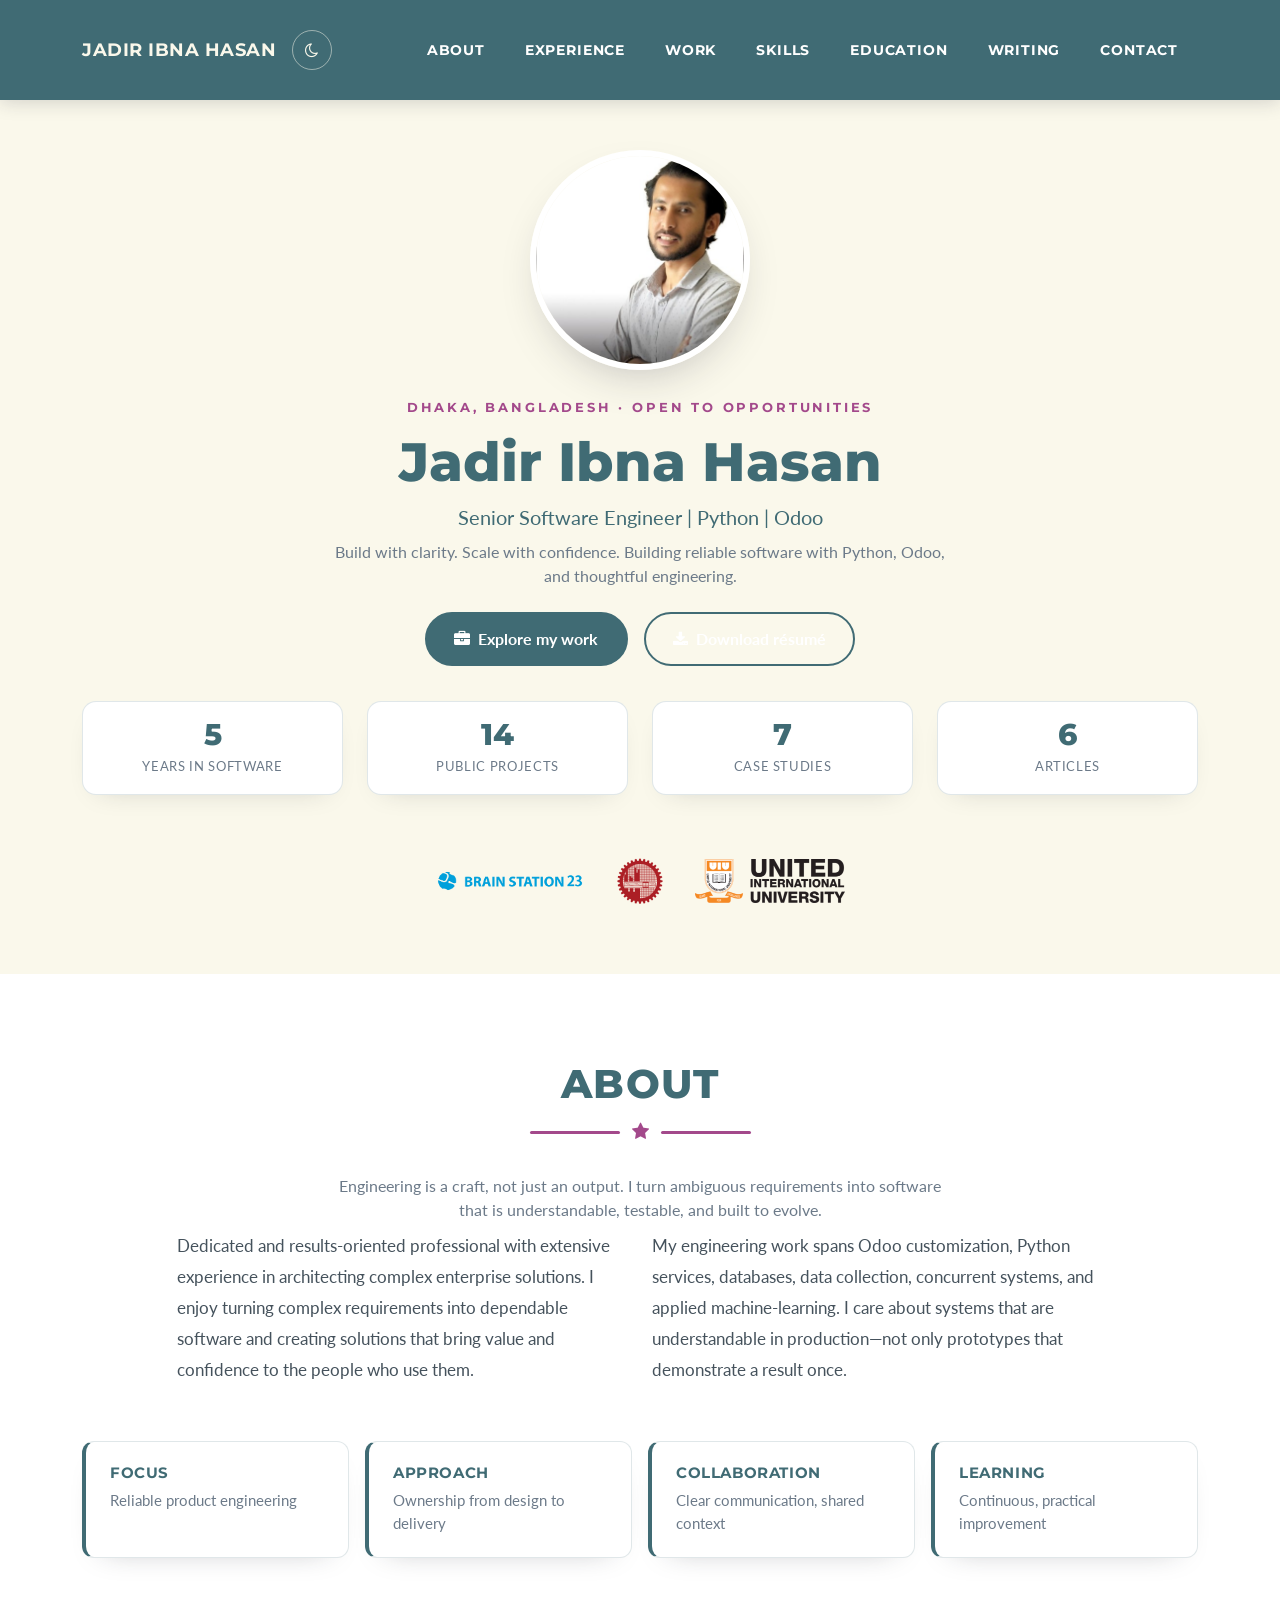
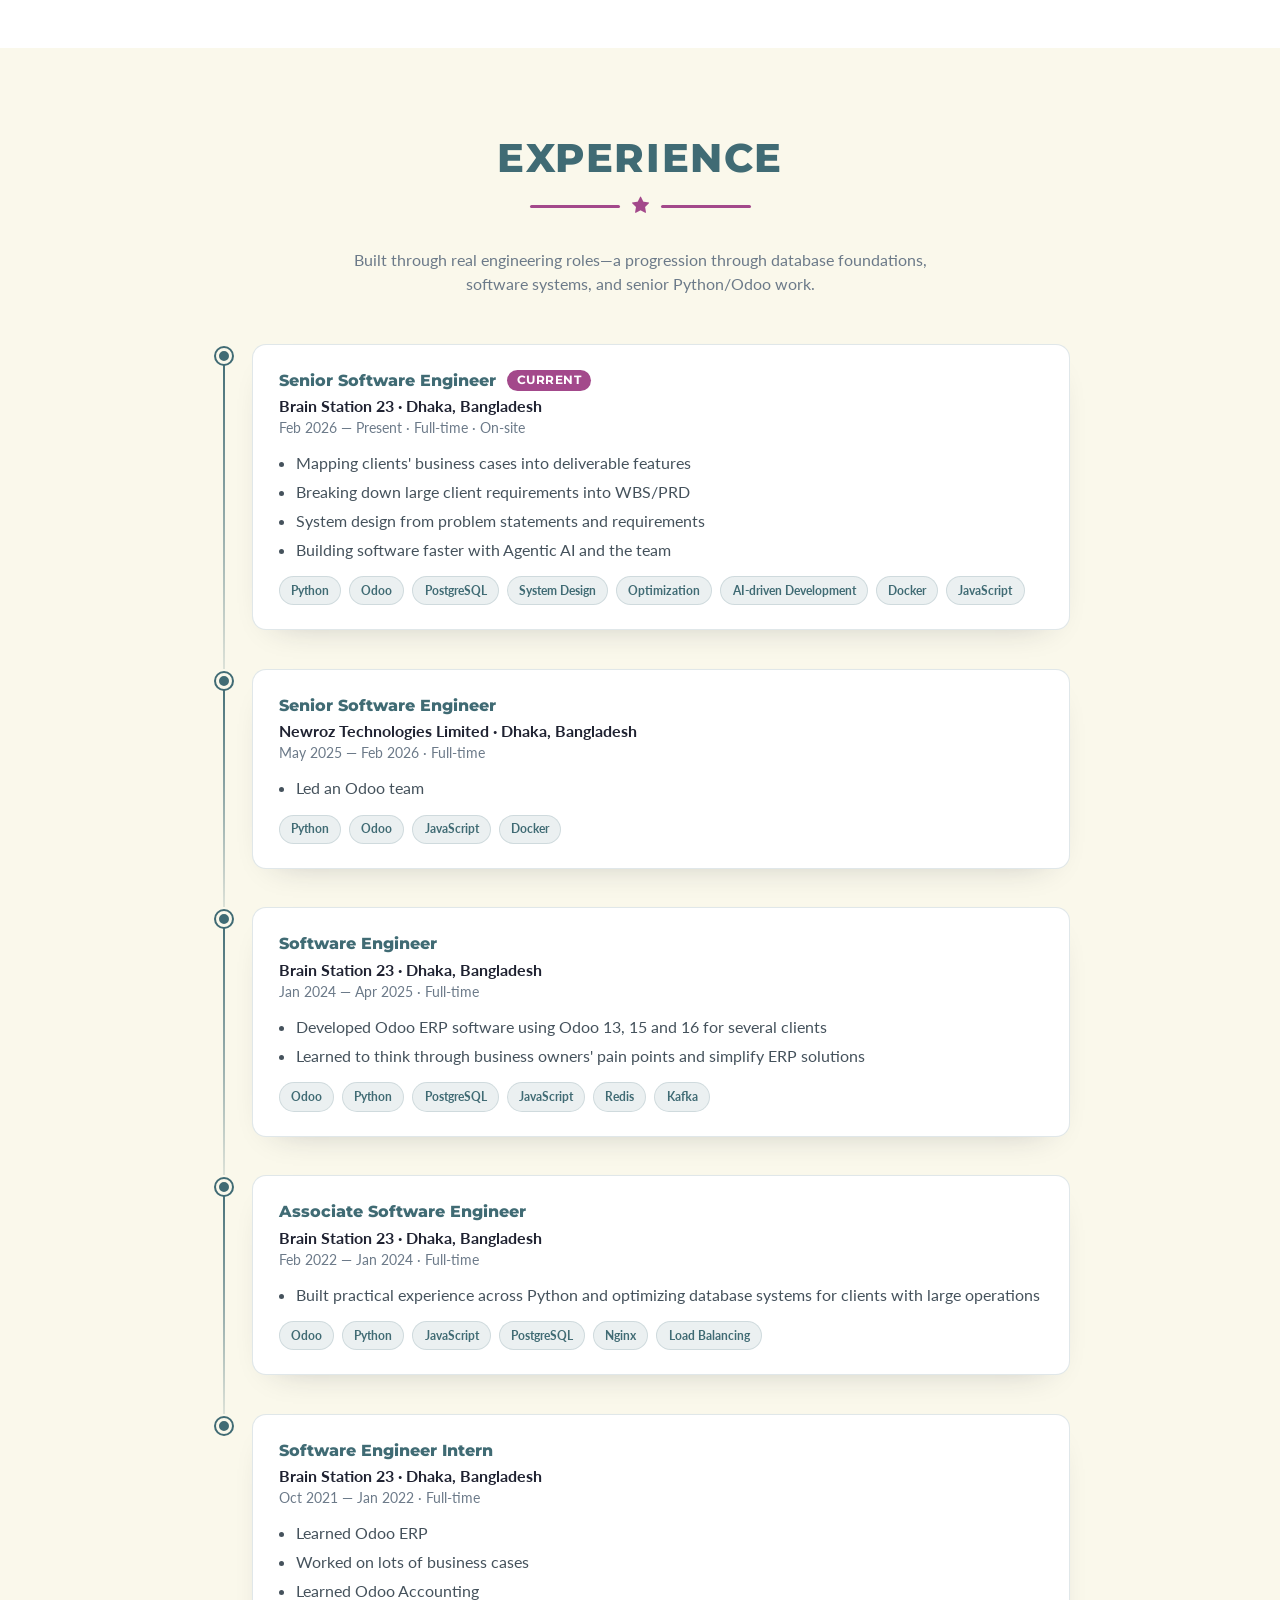
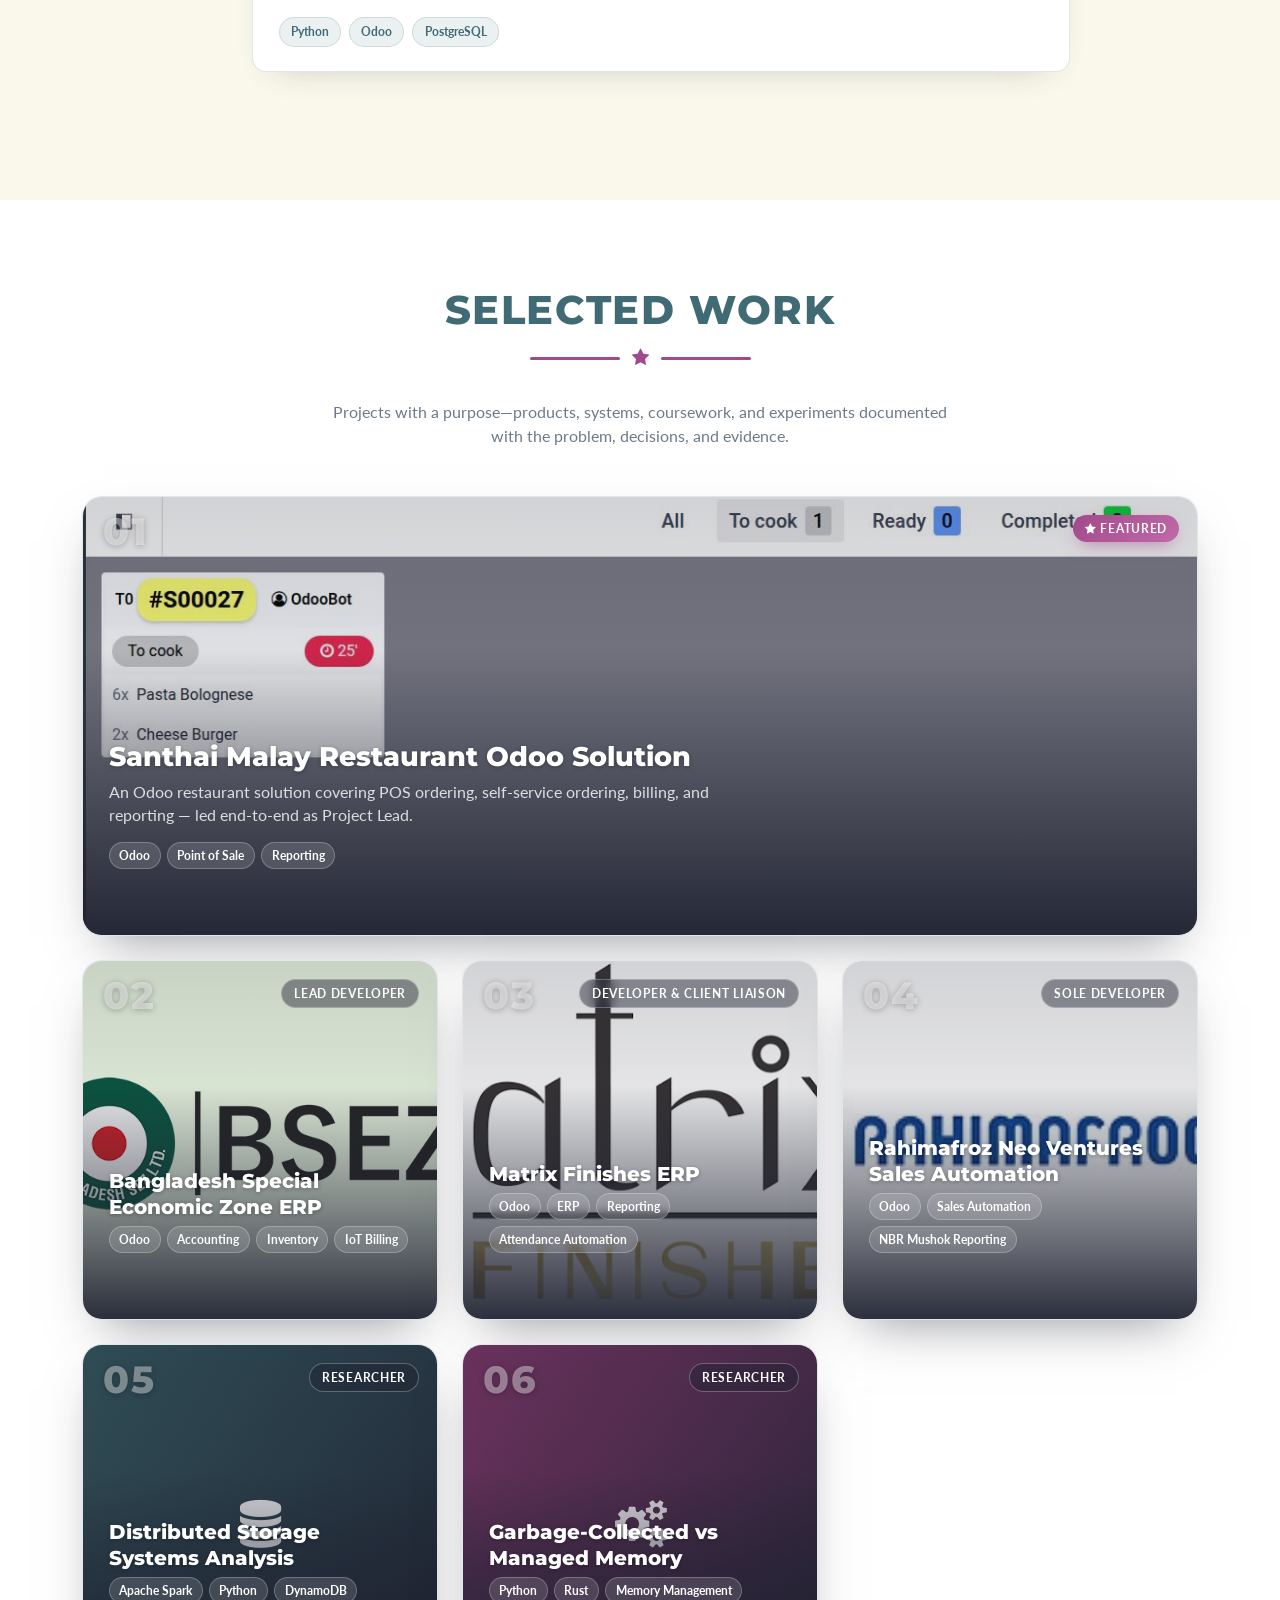
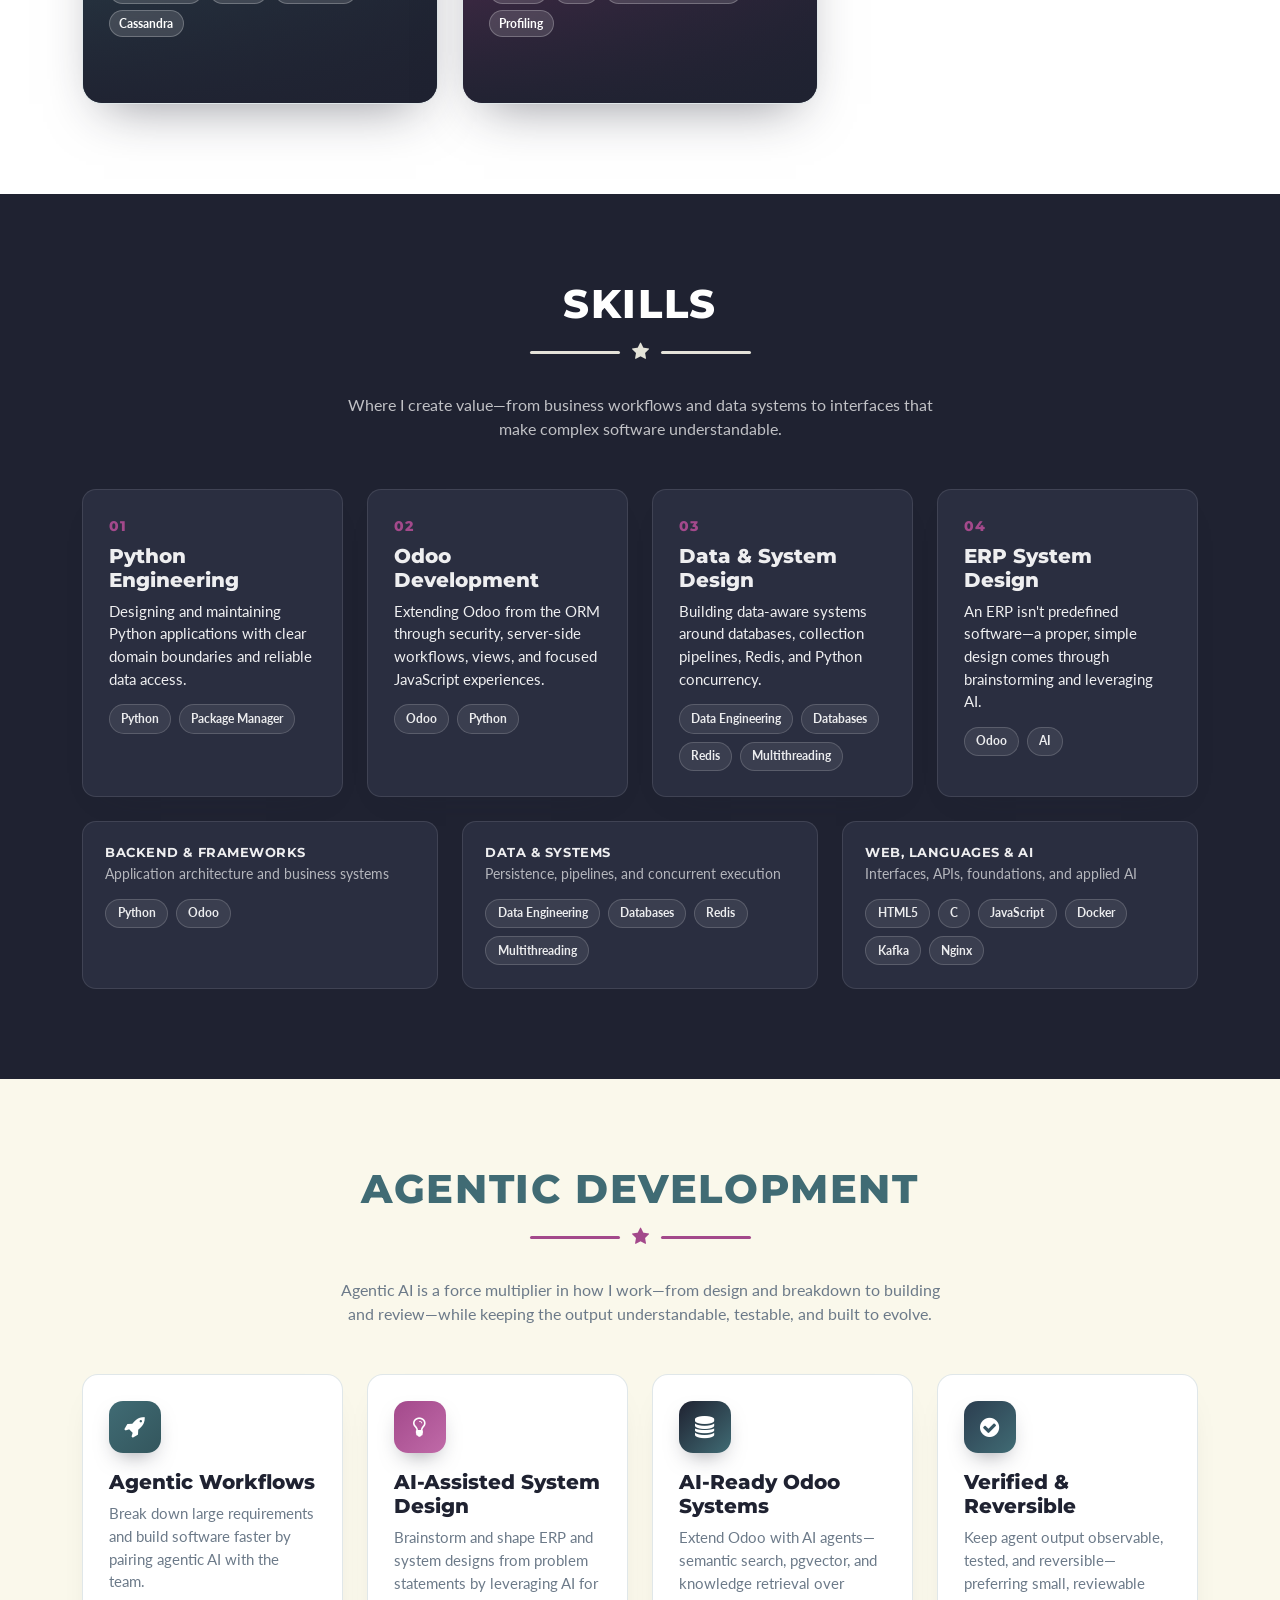
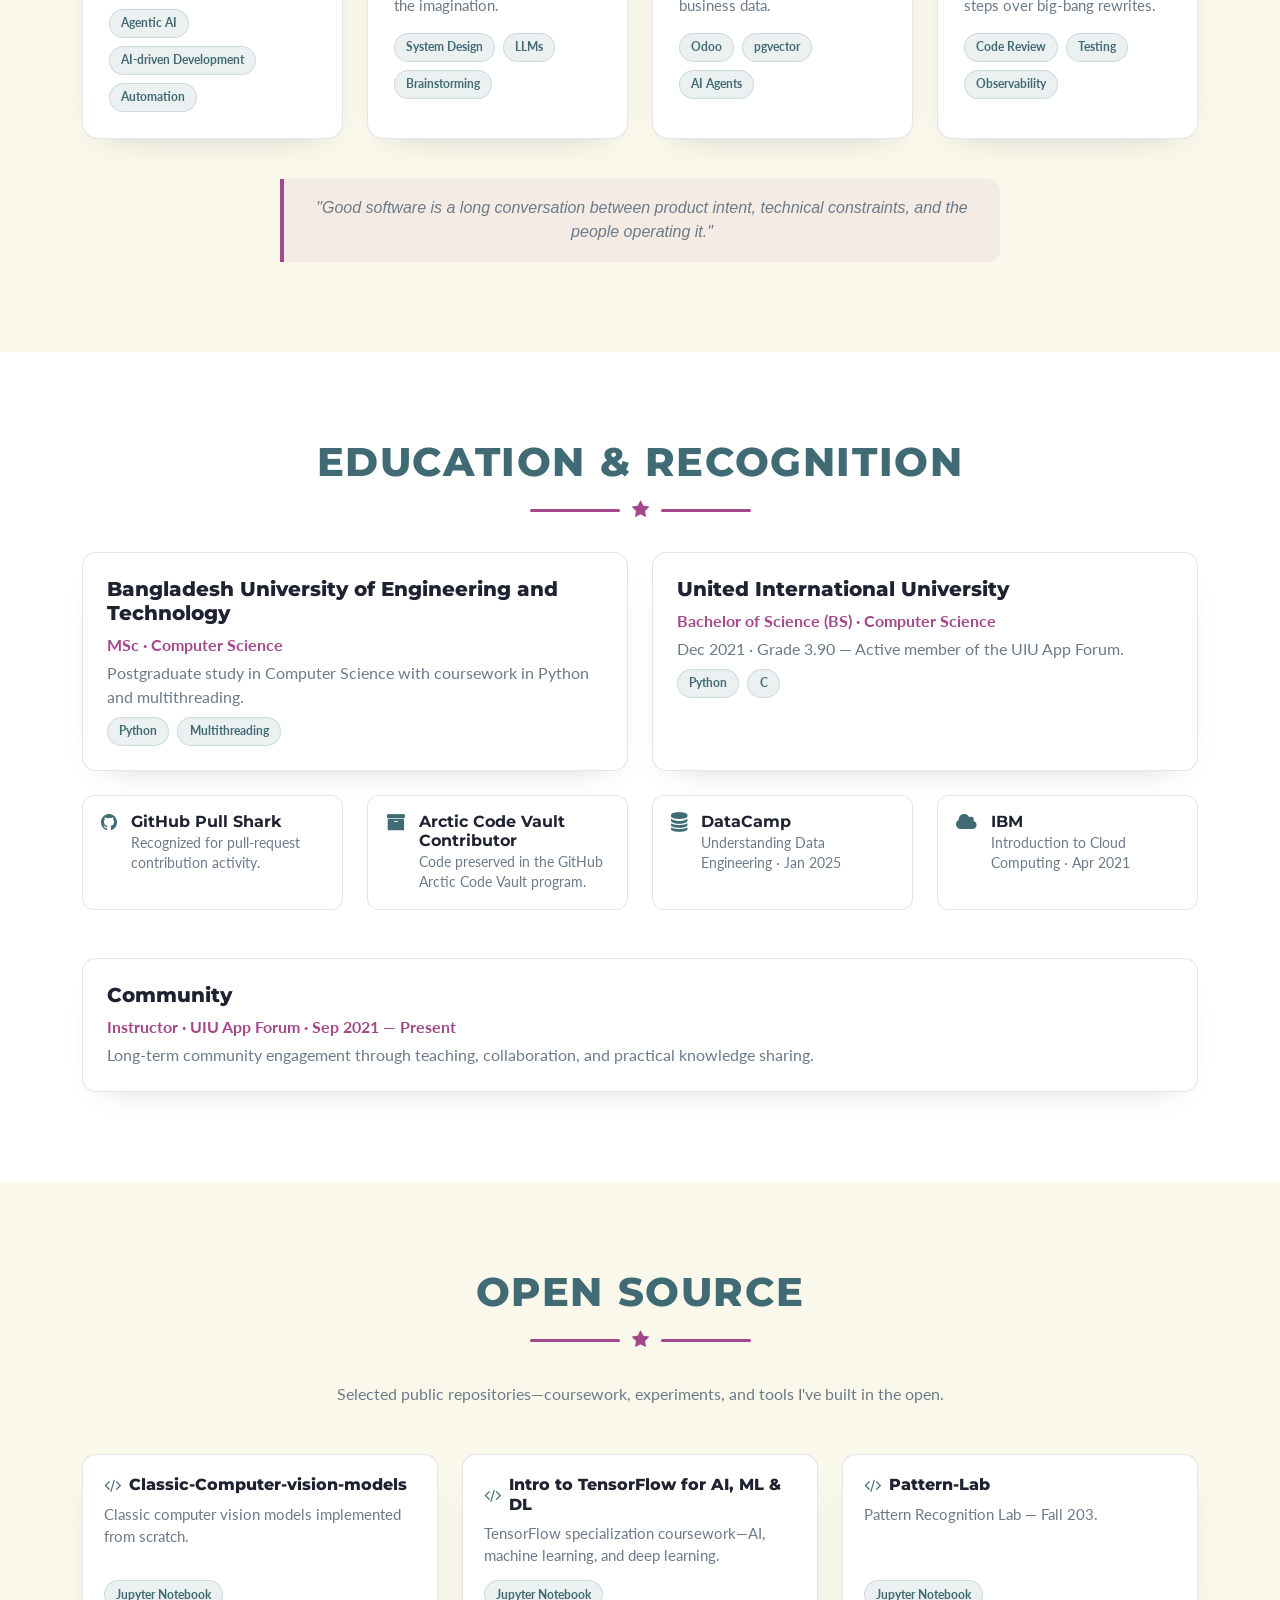
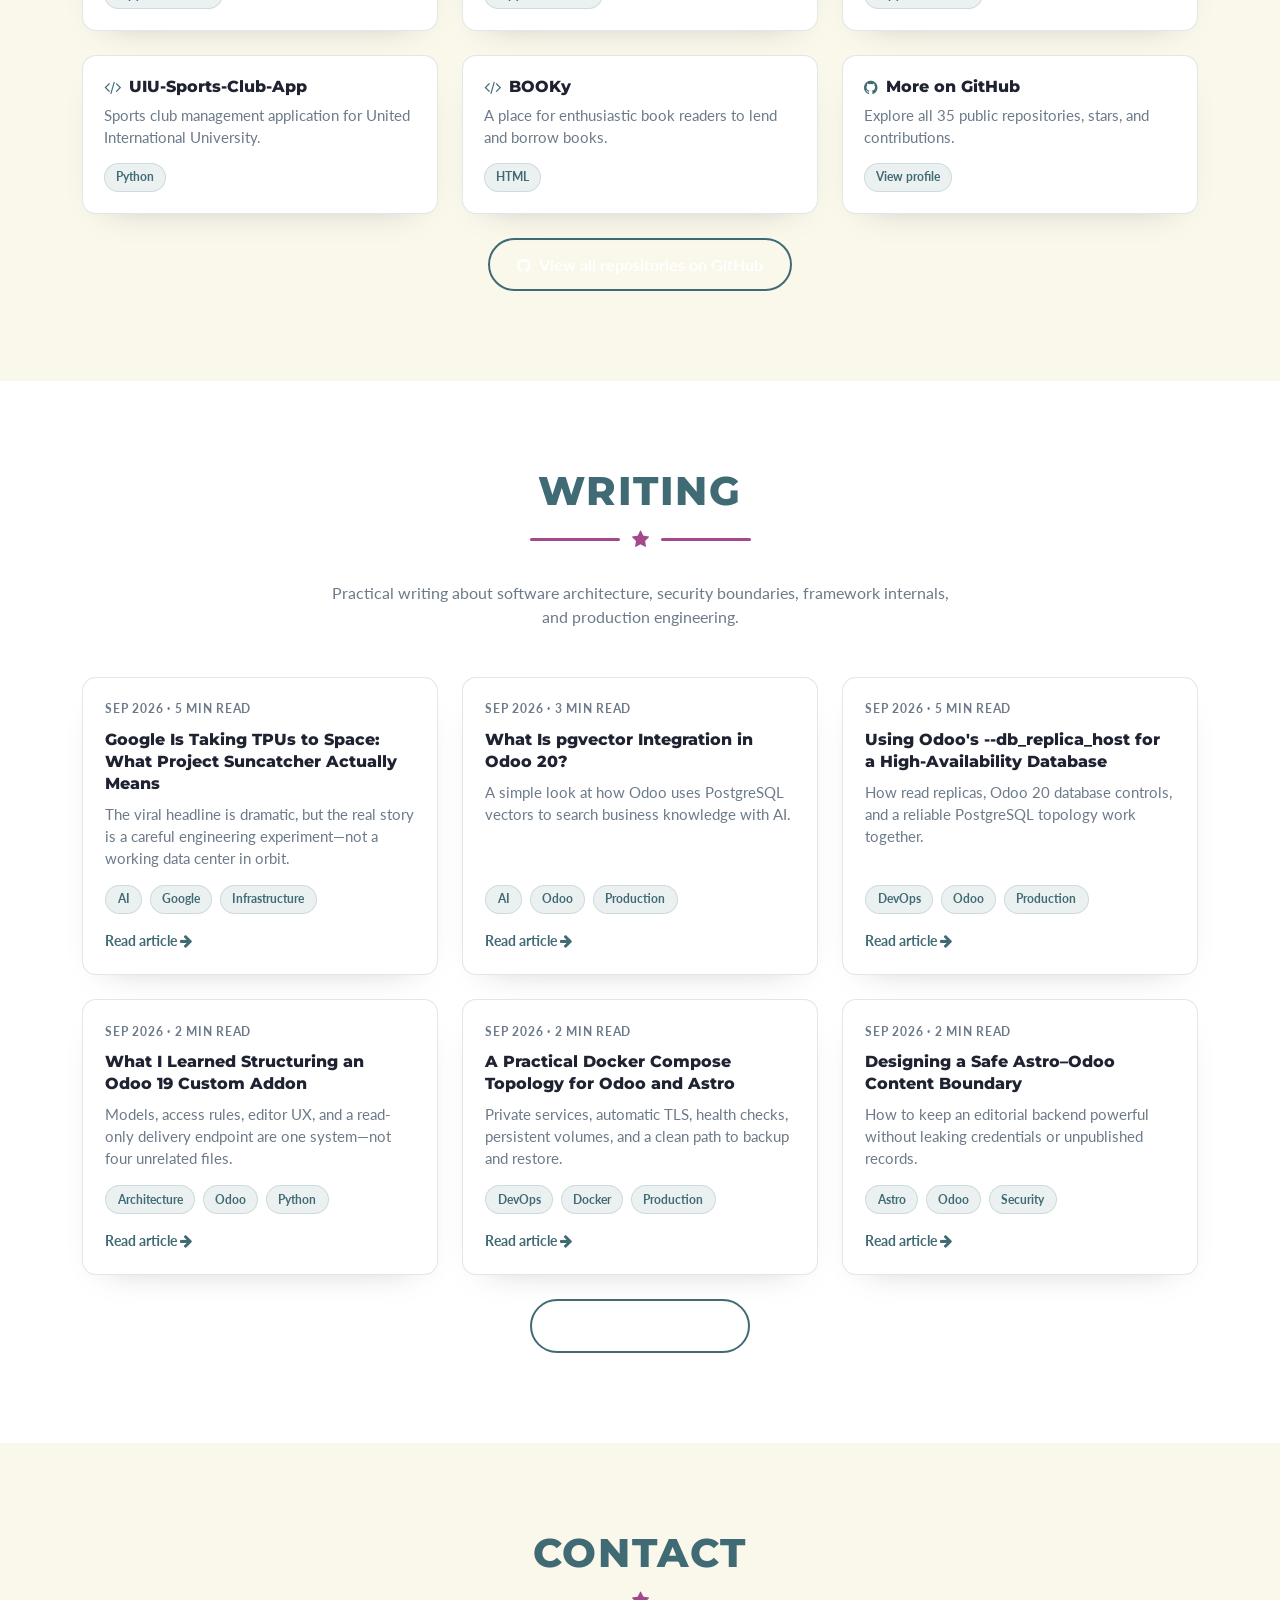
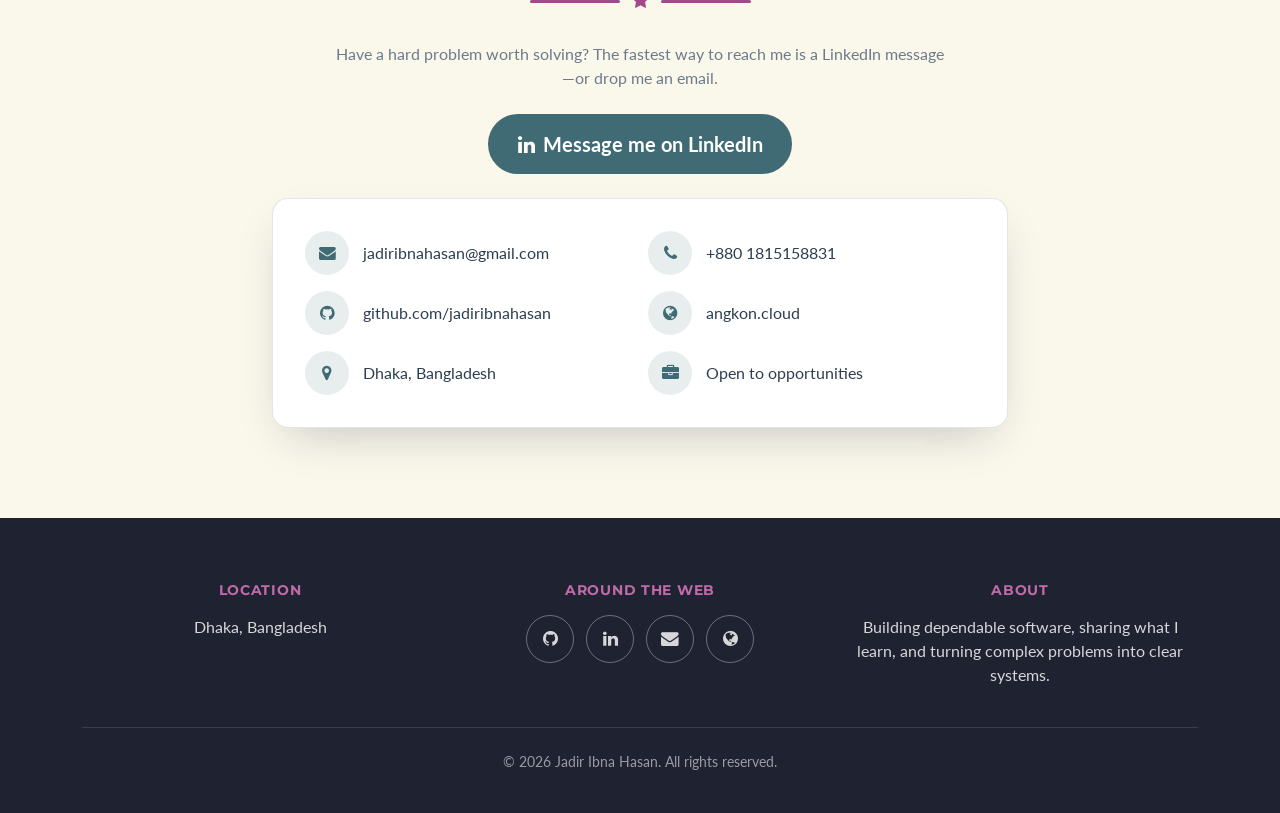
==== commit a3ae78a4: "[ADD] : add Agentic Development showcase section" ====
--- a/index.html
+++ b/index.html
@@ -300,6 +300,50 @@
         </div>
     </section>
 
+    <!-- Agentic Development -->
+    <section id="agentic" class="section" style="background: var(--ak-cream);">
+        <div class="container">
+            <h2 class="text-uppercase text-center section-heading" style="color: var(--ak-accent);">Agentic Development</h2>
+            <div class="divider text-center"><i class="fa fa-star"></i></div>
+            <p class="text-center section-sub mb-5">Agentic AI is a force multiplier in how I work—from design and breakdown to building and review—while keeping the output understandable, testable, and built to evolve.</p>
+            <div class="row g-4">
+                <div class="col-md-6 col-lg-3" data-aos="fade-up">
+                    <div class="agentic-card">
+                        <div class="agentic-icon agentic-icon--teal"><i class="fa fa-rocket"></i></div>
+                        <h5>Agentic Workflows</h5>
+                        <p>Break down large requirements and build software faster by pairing agentic AI with the team.</p>
+                        <div class="tags"><span class="tag">Agentic AI</span><span class="tag">AI-driven Development</span><span class="tag">Automation</span></div>
+                    </div>
+                </div>
+                <div class="col-md-6 col-lg-3" data-aos="fade-up" data-aos-delay="80">
+                    <div class="agentic-card">
+                        <div class="agentic-icon agentic-icon--plum"><i class="fa fa-lightbulb-o"></i></div>
+                        <h5>AI-Assisted System Design</h5>
+                        <p>Brainstorm and shape ERP and system designs from problem statements by leveraging AI for the imagination.</p>
+                        <div class="tags"><span class="tag">System Design</span><span class="tag">LLMs</span><span class="tag">Brainstorming</span></div>
+                    </div>
+                </div>
+                <div class="col-md-6 col-lg-3" data-aos="fade-up" data-aos-delay="160">
+                    <div class="agentic-card">
+                        <div class="agentic-icon agentic-icon--navy"><i class="fa fa-database"></i></div>
+                        <h5>AI-Ready Odoo Systems</h5>
+                        <p>Extend Odoo with AI agents—semantic search, pgvector, and knowledge retrieval over business data.</p>
+                        <div class="tags"><span class="tag">Odoo</span><span class="tag">pgvector</span><span class="tag">AI Agents</span></div>
+                    </div>
+                </div>
+                <div class="col-md-6 col-lg-3" data-aos="fade-up" data-aos-delay="240">
+                    <div class="agentic-card">
+                        <div class="agentic-icon agentic-icon--ink"><i class="fa fa-check-circle"></i></div>
+                        <h5>Verified &amp; Reversible</h5>
+                        <p>Keep agent output observable, tested, and reversible—preferring small, reviewable steps over big-bang rewrites.</p>
+                        <div class="tags"><span class="tag">Code Review</span><span class="tag">Testing</span><span class="tag">Observability</span></div>
+                    </div>
+                </div>
+            </div>
+            <blockquote class="agentic-quote text-center">"Good software is a long conversation between product intent, technical constraints, and the people operating it."</blockquote>
+        </div>
+    </section>
+
     <!-- Education & Credentials -->
     <section id="education" class="section">
         <div class="container">
--- a/assets/css/custom.css
+++ b/assets/css/custom.css
@@ -132,37 +132,37 @@
 
 /* ---------- Org logos ---------- */
 .orgs {
-  display: inline-flex;
+  display: flex;
   align-items: center;
   justify-content: center;
   flex-wrap: wrap;
   gap: 32px;
-  margin-top: 2.5rem;
+  margin: 2.5rem 0 0;
 }
 
 .orgs img {
-  opacity: 0.82;
+  display: block;
+  margin: 0;
+  height: auto;
+  opacity: 1;
   transition: opacity 0.25s ease, transform 0.25s ease;
 }
 
 .orgs img:hover {
-  opacity: 1;
+  opacity: 0.85;
   transform: translateY(-3px);
 }
 
 .orgs .imgbs {
   width: 150px;
-  height: auto;
 }
 
 .orgs .imgbuet {
   width: 46px;
-  height: auto;
 }
 
 .orgs .imguiu {
   width: 150px;
-  height: auto;
 }
 
 /* ---------- Buttons ---------- */
@@ -1416,6 +1416,9 @@
   .orgs .imgbuet {
     width: 40px;
   }
+  [data-bs-theme="dark"] .orgs {
+    padding: 0.85rem 1.1rem;
+  }
 
   .section {
     padding: 52px 0;
@@ -1708,10 +1711,16 @@
   }
 }
 
-/* Org logos: render as light monochrome in dark mode so they stay visible */
+/* Org logos: light pill in dark mode so original colors stay visible */
+[data-bs-theme="dark"] .orgs {
+  background: rgba(250, 248, 235, 0.97);
+  padding: 1rem 1.6rem;
+  border-radius: 16px;
+  box-shadow: 0 16px 36px -18px rgba(0, 0, 0, 0.55);
+}
+
 [data-bs-theme="dark"] .orgs img {
-  filter: brightness(0) invert(1);
-  opacity: 0.9;
+  opacity: 1;
 }
 
 /* =====================================================================
@@ -1745,3 +1754,63 @@
     margin-right: 0.5rem;
   }
 }
+
+/* =====================================================================
+   Agentic development showcase
+   ===================================================================== */
+.agentic-card {
+  background: var(--ak-surface);
+  border: 1px solid var(--ak-border);
+  border-radius: 16px;
+  padding: 1.6rem;
+  height: 100%;
+  box-shadow: 0 14px 34px -26px rgba(31, 34, 49, 0.35);
+  transition: transform 0.25s ease, box-shadow 0.25s ease;
+}
+
+.agentic-card:hover {
+  transform: translateY(-6px);
+  box-shadow: 0 24px 46px -24px rgba(31, 34, 49, 0.45);
+}
+
+.agentic-icon {
+  width: 52px;
+  height: 52px;
+  border-radius: 14px;
+  display: flex;
+  align-items: center;
+  justify-content: center;
+  font-size: 1.4rem;
+  color: #fff;
+  margin-bottom: 1.1rem;
+  box-shadow: 0 10px 22px -10px rgba(31, 34, 49, 0.5);
+}
+
+.agentic-icon--teal { background: linear-gradient(135deg, var(--ak-teal), var(--ak-teal-dark)); }
+.agentic-icon--plum { background: linear-gradient(135deg, var(--ak-plum), var(--ak-plum-soft)); }
+.agentic-icon--navy { background: linear-gradient(135deg, var(--ak-navy), var(--ak-teal)); }
+.agentic-icon--ink { background: linear-gradient(135deg, #2c3e50, #406b74); }
+
+.agentic-card h5 {
+  font-family: "Montserrat", sans-serif;
+  font-weight: 800;
+  color: var(--ak-heading);
+  margin-bottom: 0.5rem;
+}
+
+.agentic-card p {
+  color: var(--ak-muted);
+  font-size: 0.94rem;
+  margin-bottom: 1rem;
+}
+
+.agentic-quote {
+  max-width: 720px;
+  margin: 2.5rem auto 0;
+  border-left: 4px solid var(--ak-plum);
+  background: rgba(163, 73, 139, 0.07);
+  border-radius: 0 12px 12px 0;
+  padding: 1.1rem 1.4rem;
+  font-style: italic;
+  color: var(--ak-muted);
+}
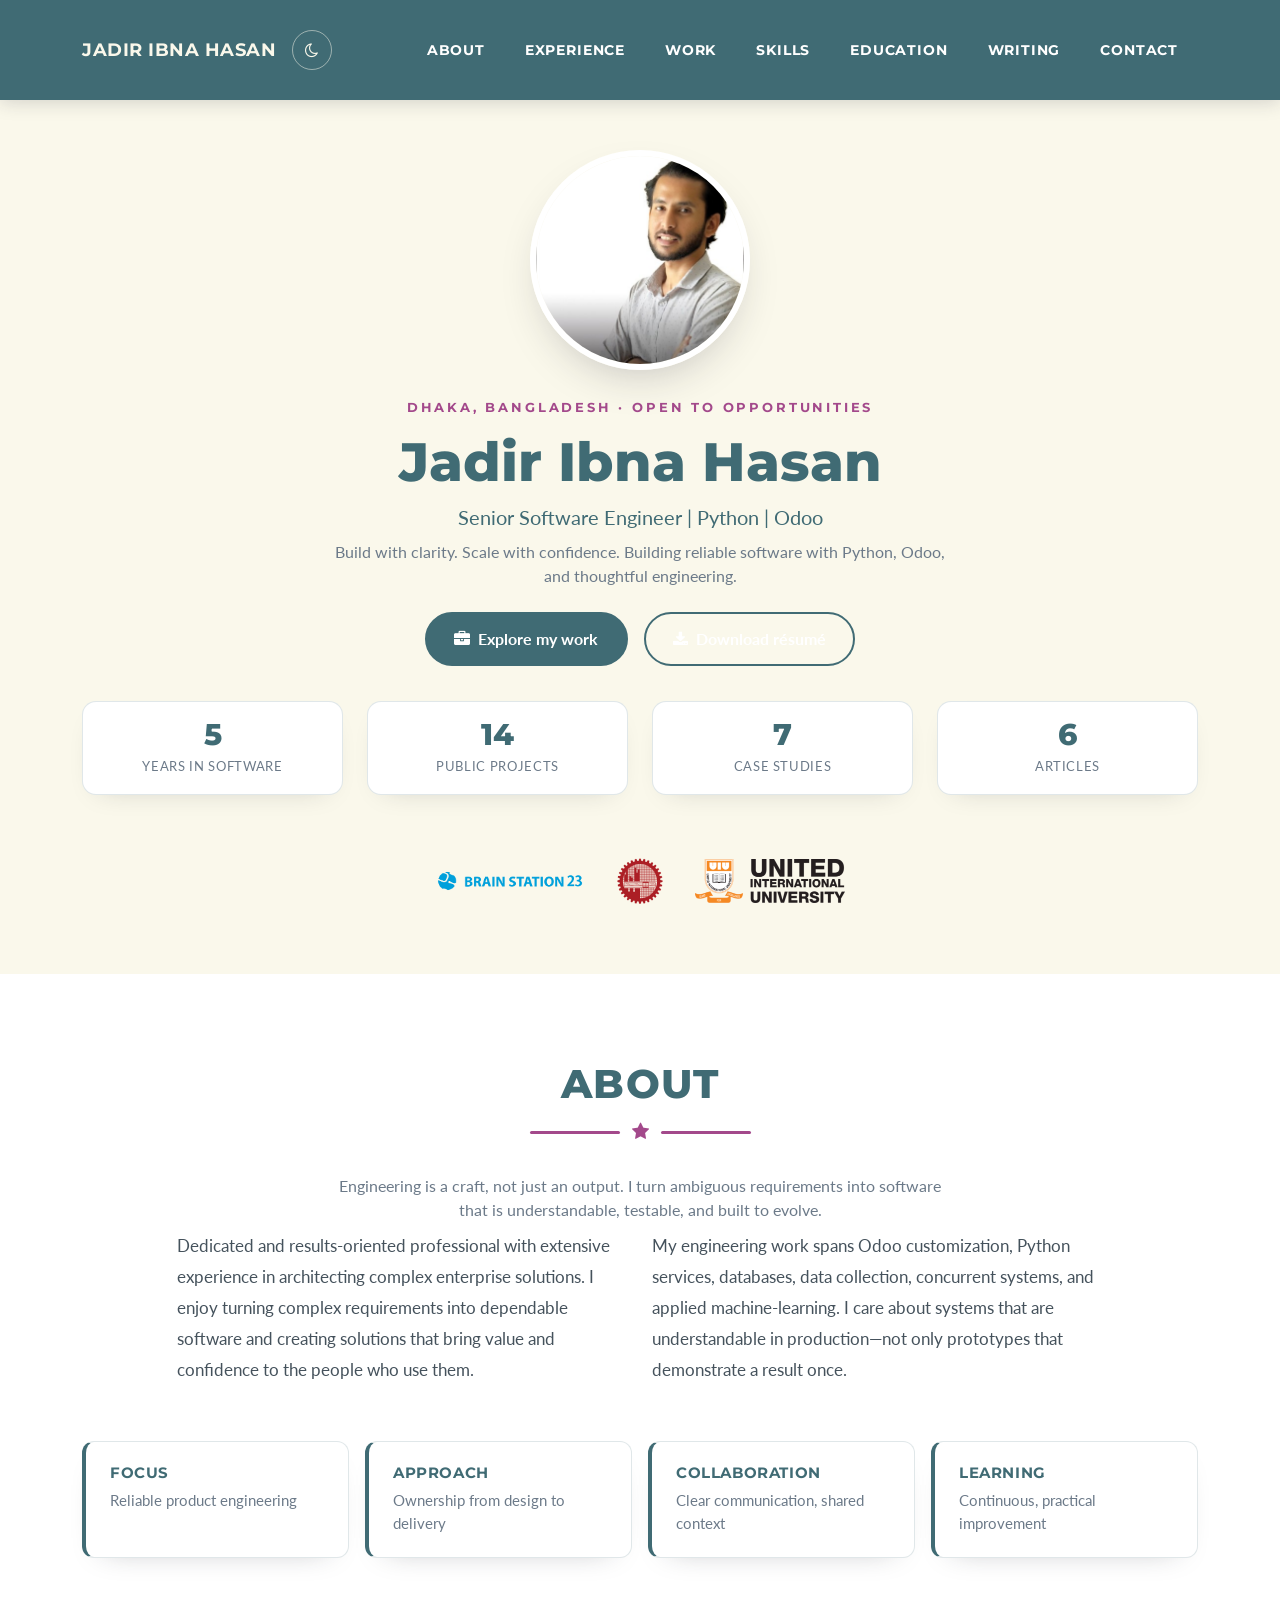
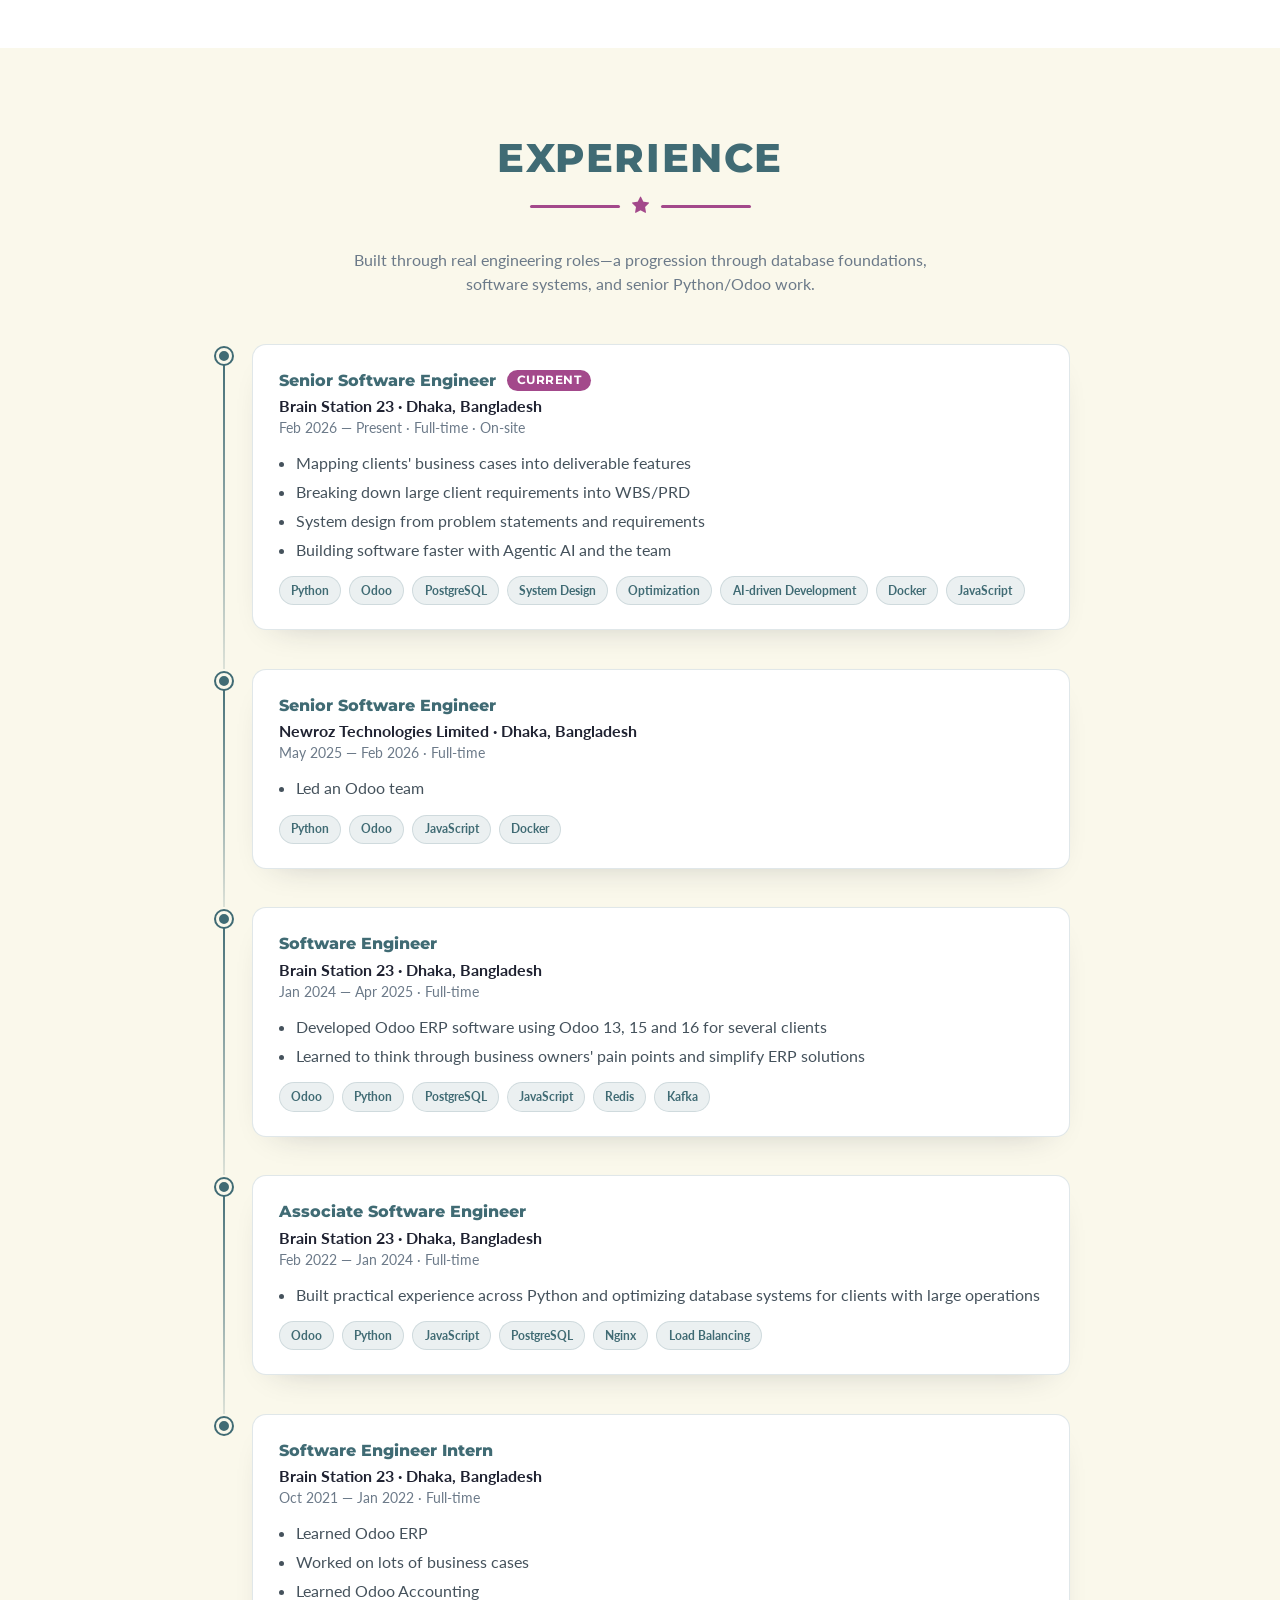
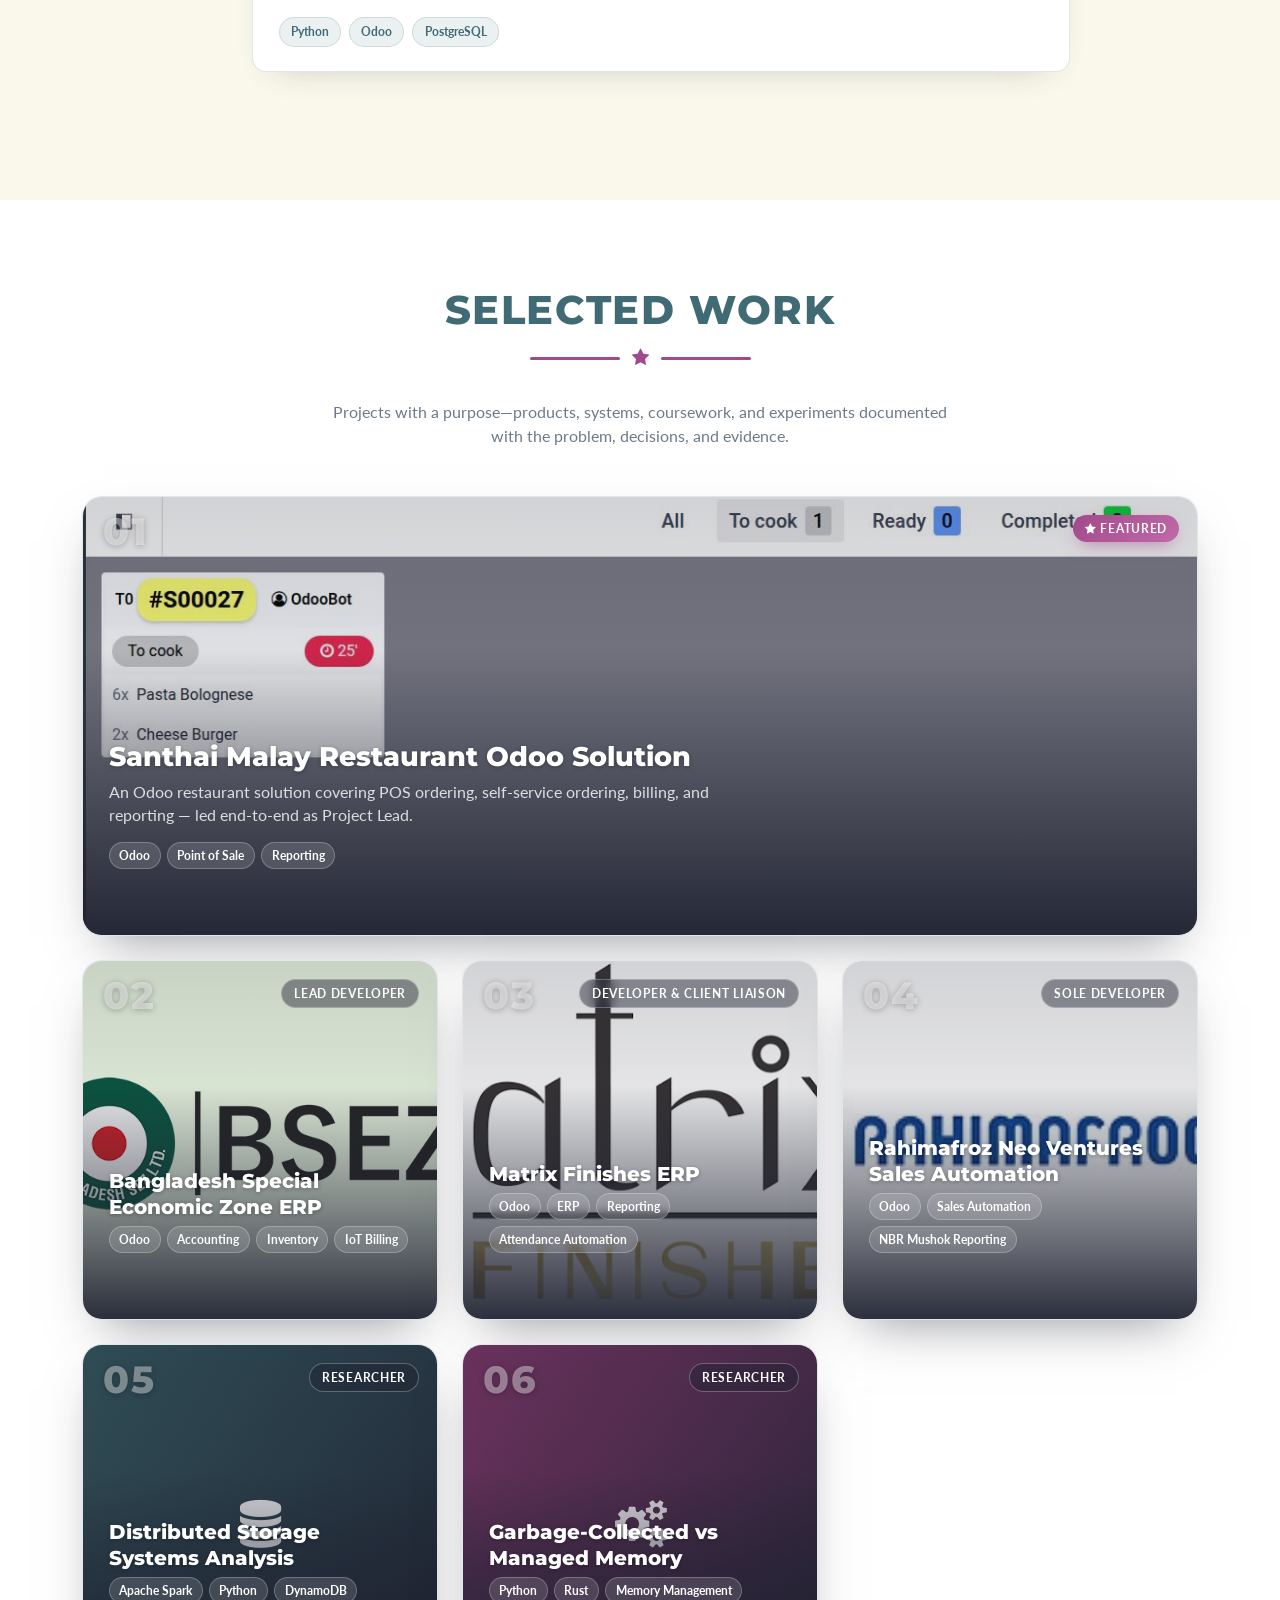
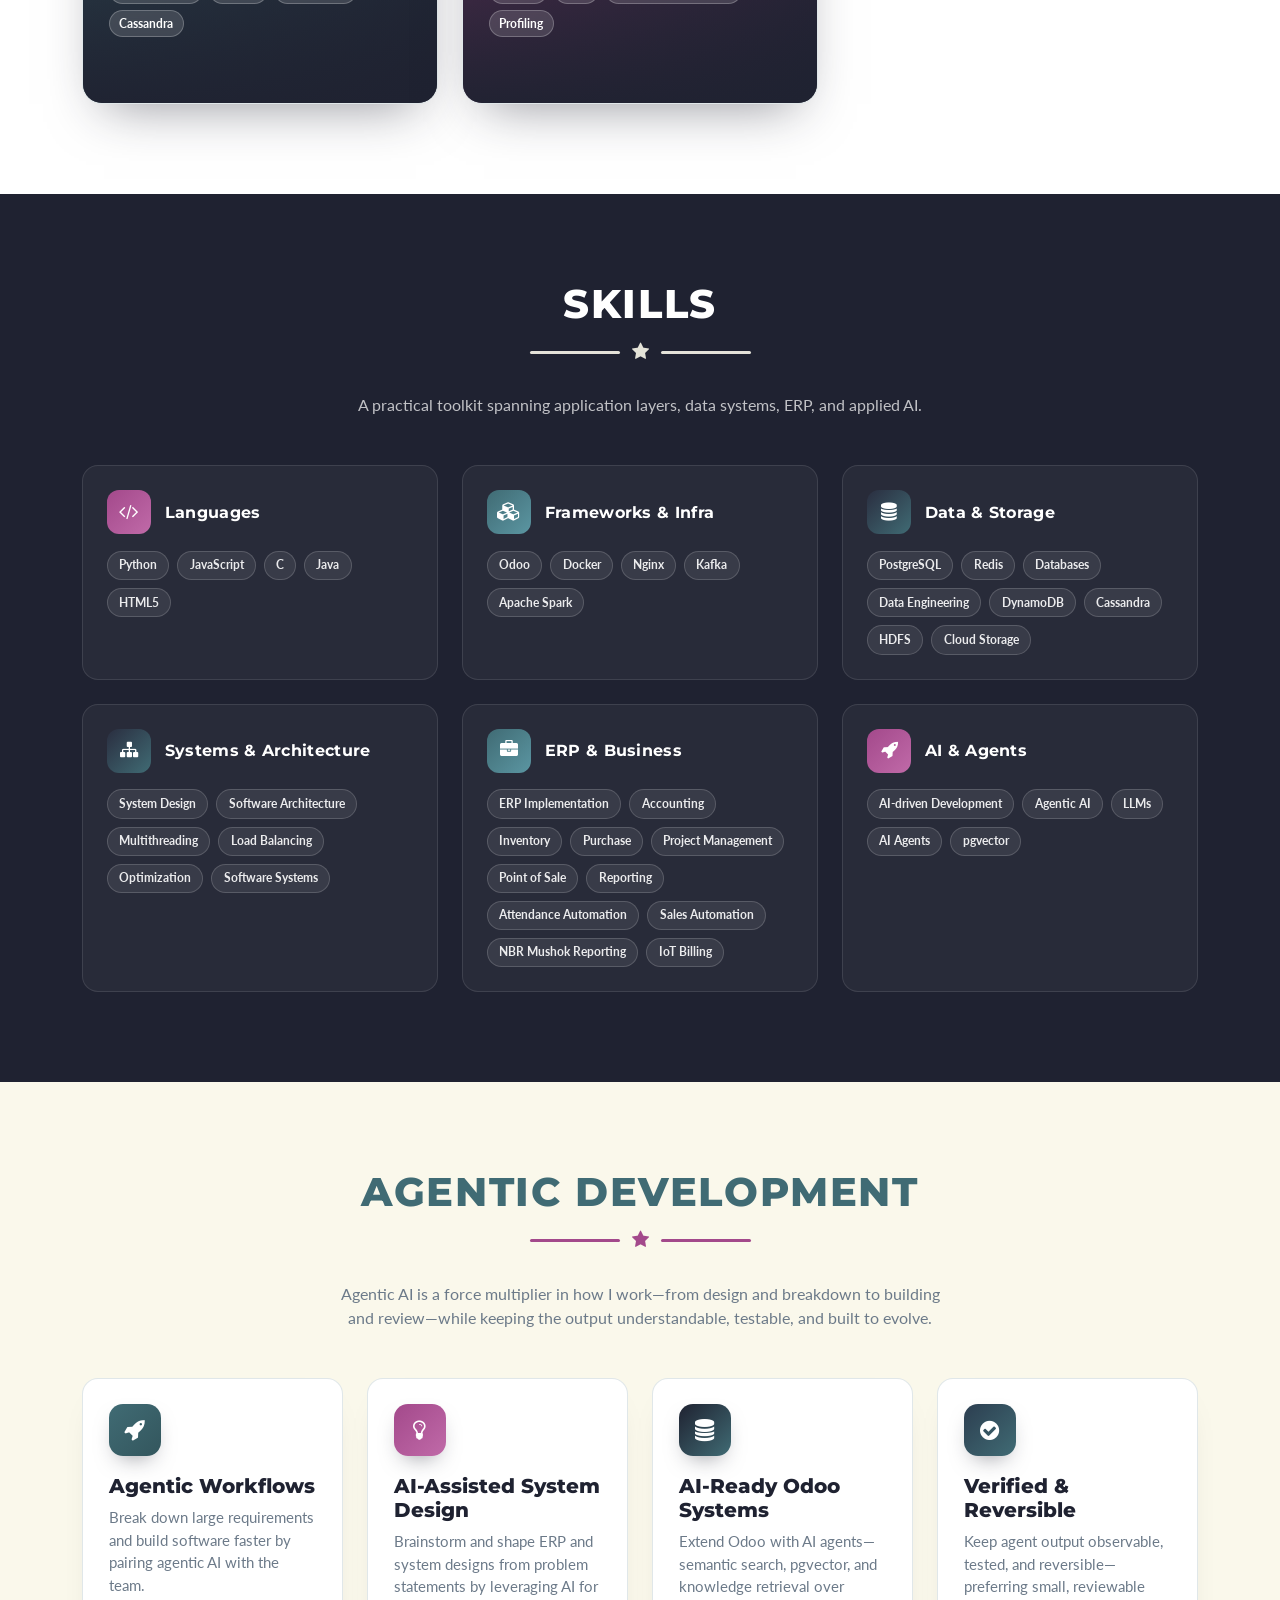
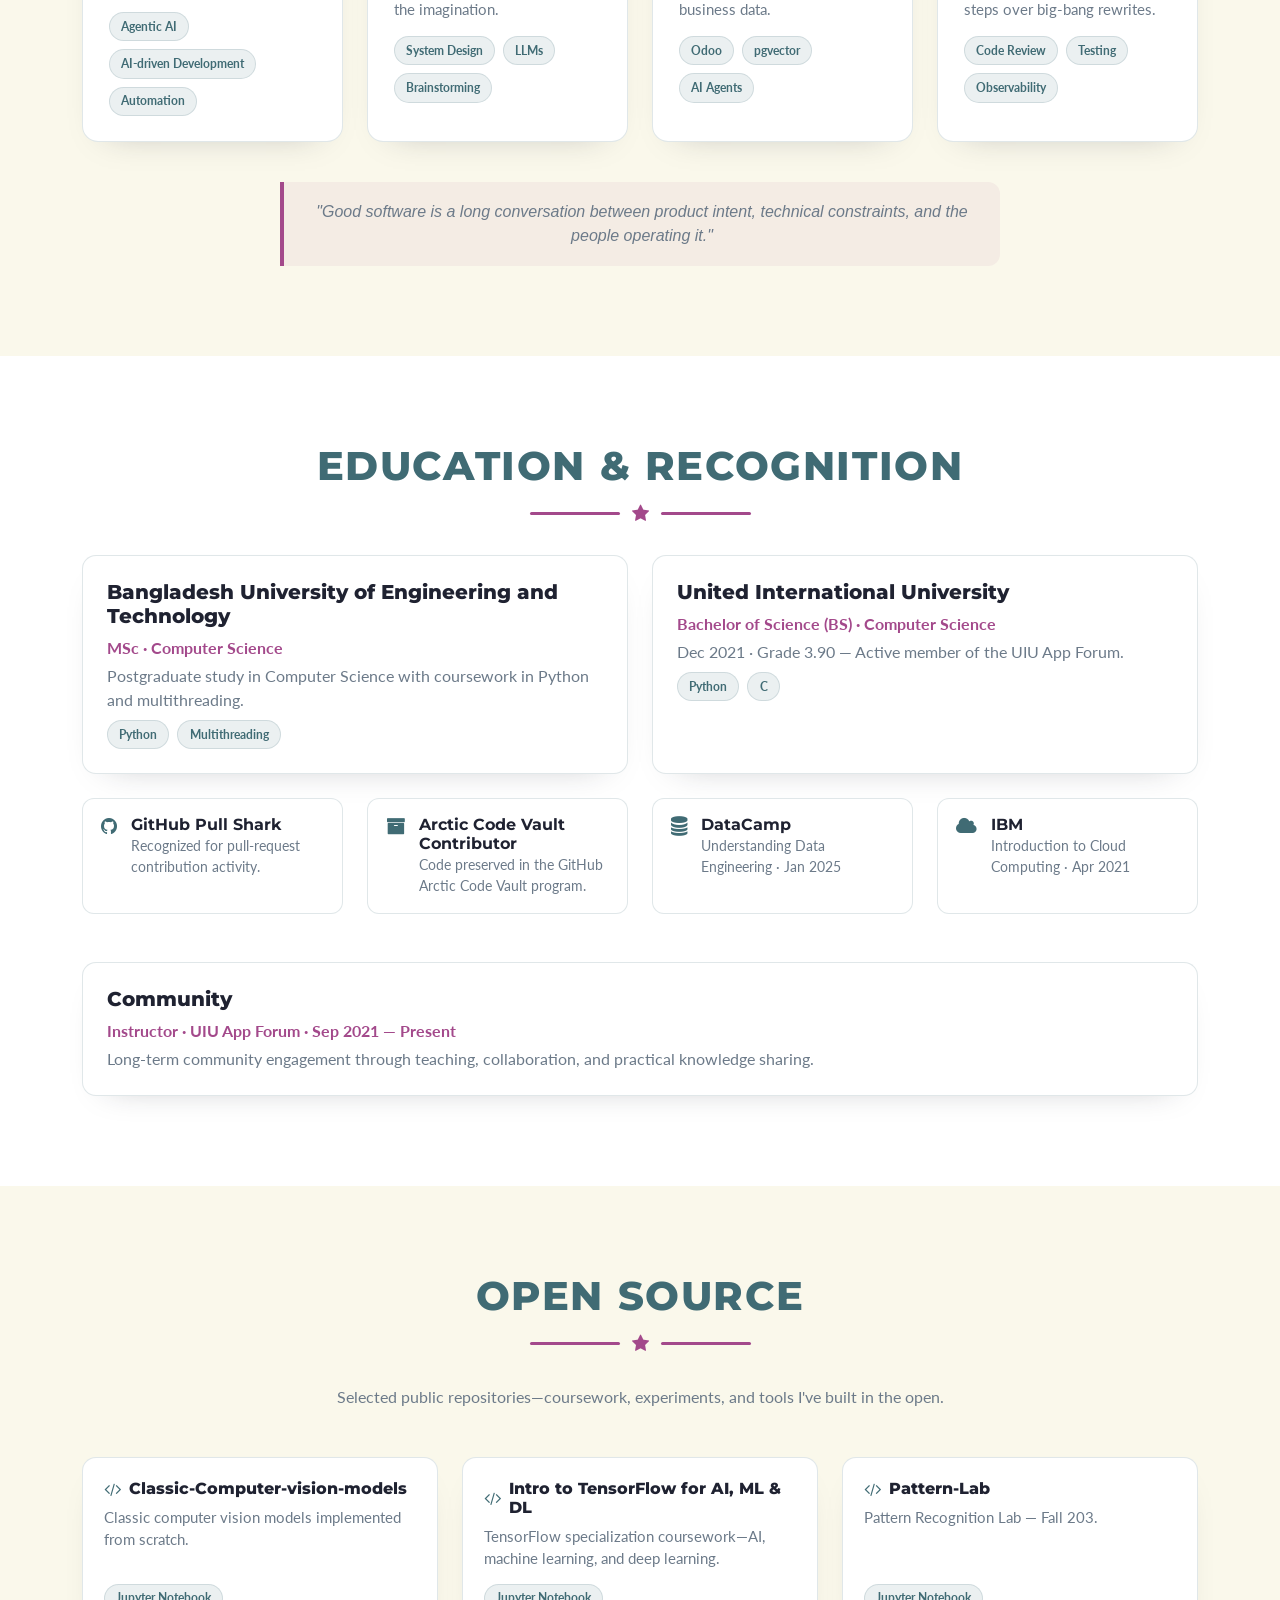
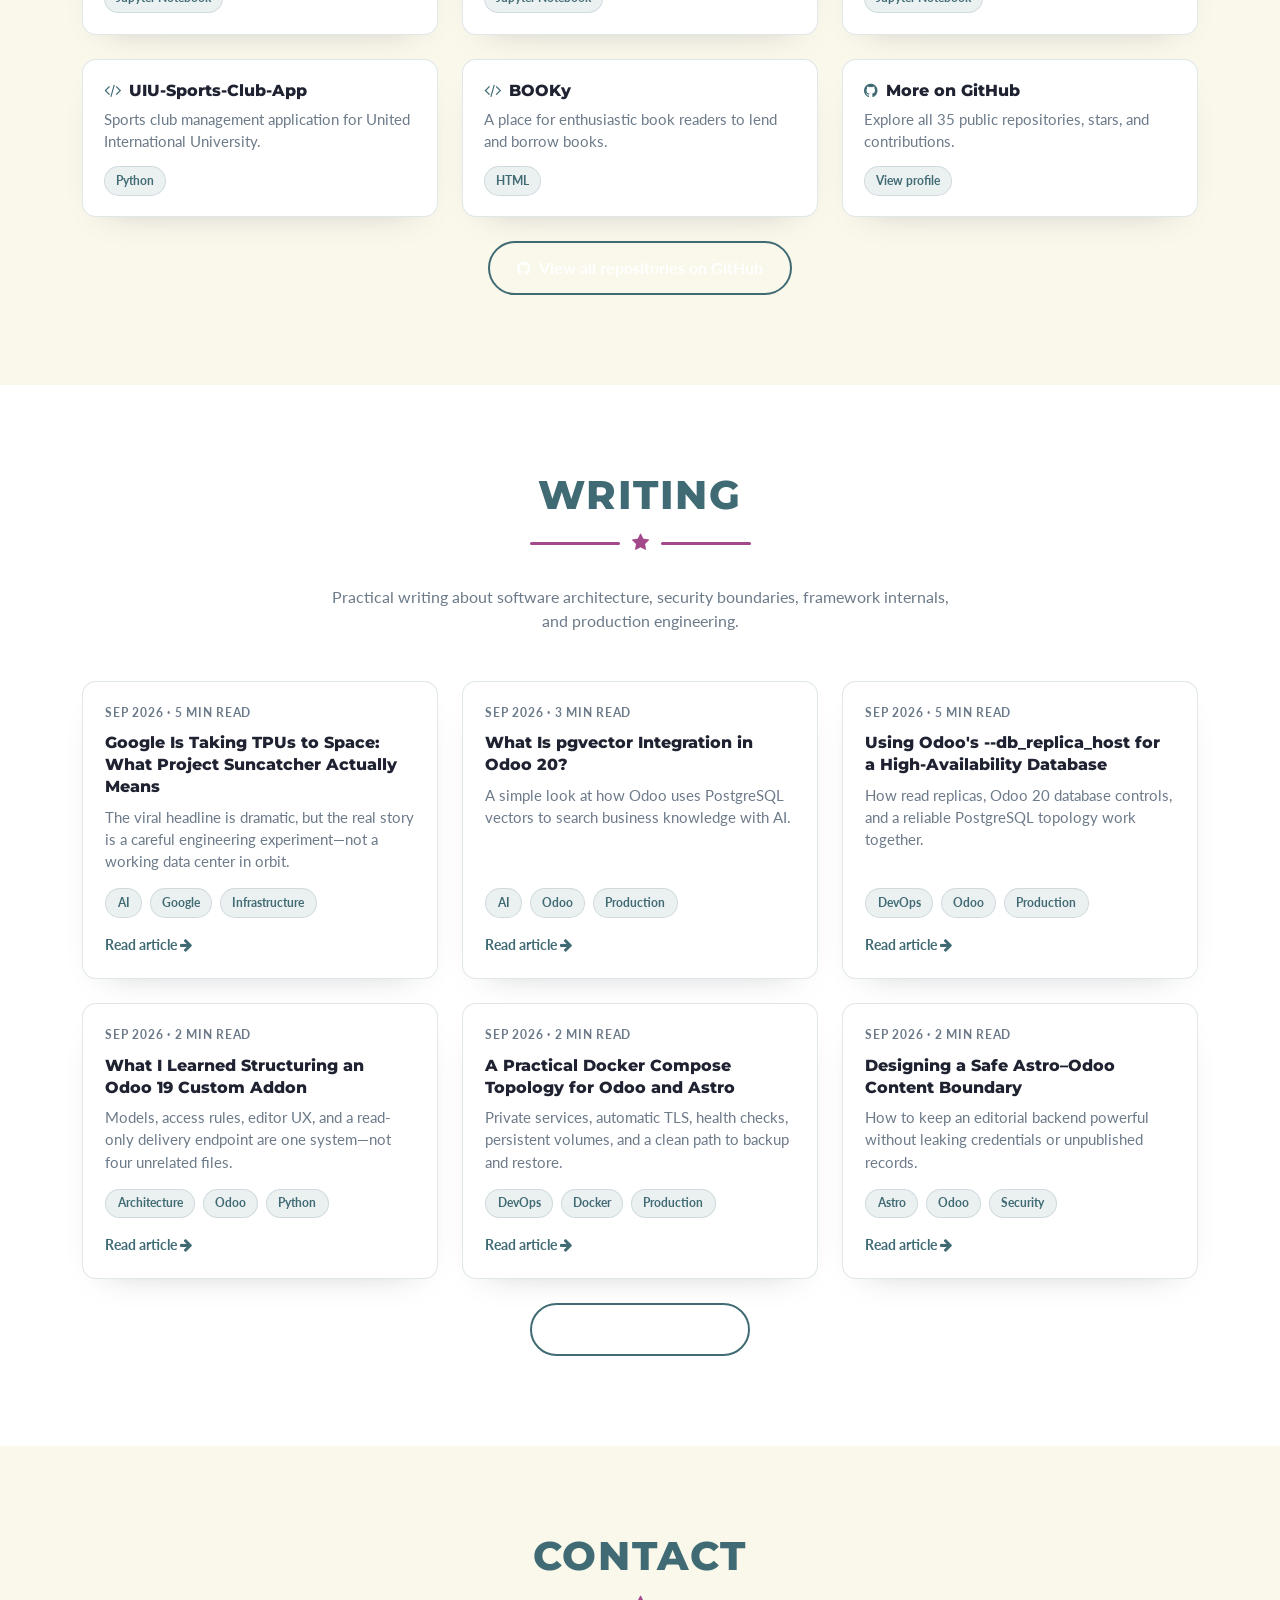
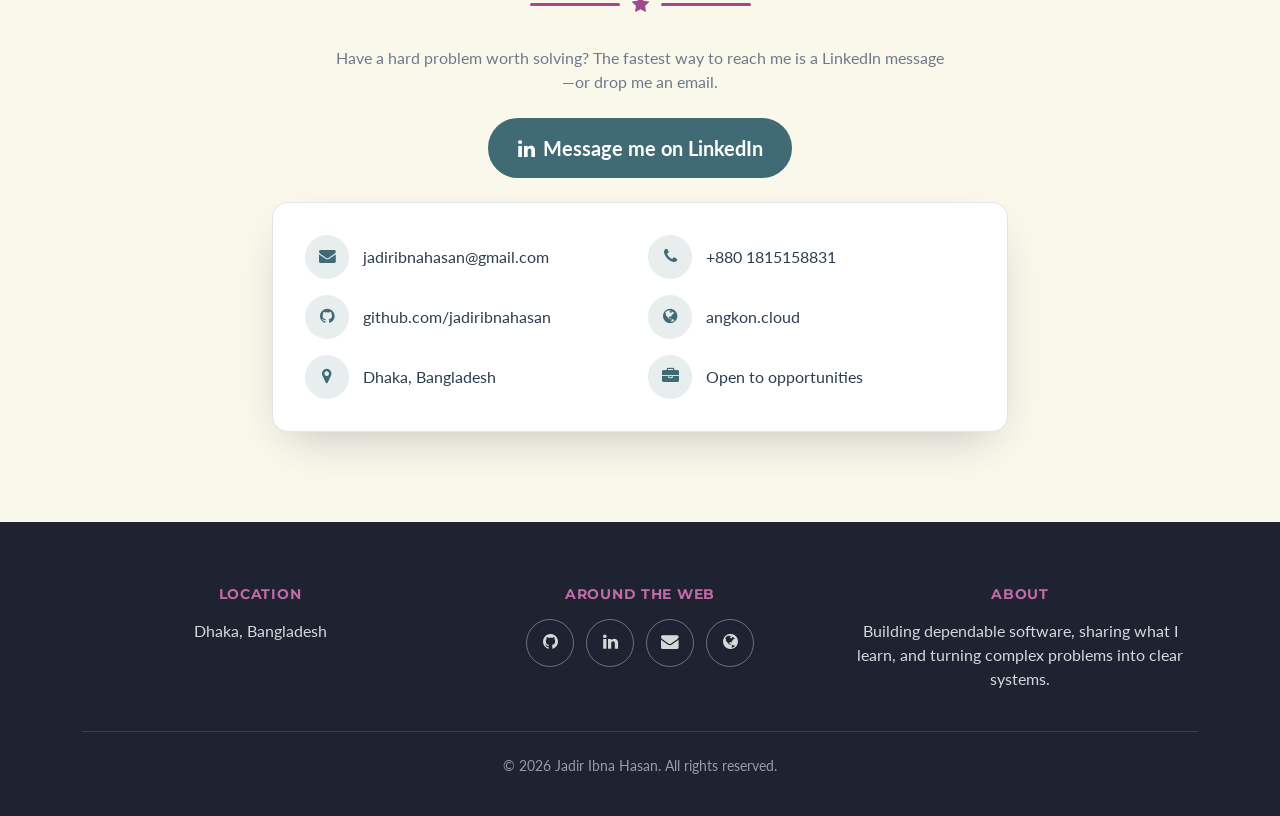
==== commit 309809c2: "[IMP] : redesign skills section with full skill set; add resume PDF" ====
--- a/index.html
+++ b/index.html
@@ -285,17 +285,62 @@
         <div class="container">
             <h2 class="text-uppercase text-center section-heading">Skills</h2>
             <div class="divider divider-light text-center"><i class="fa fa-star"></i></div>
-            <p class="text-center section-sub mb-5">Where I create value—from business workflows and data systems to interfaces that make complex software understandable.</p>
-            <div class="row g-4 mb-4">
-                <div class="col-md-6 col-lg-3" data-aos="fade-up"><div class="cap-card"><div class="cap-num">01</div><h5>Python Engineering</h5><p>Designing and maintaining Python applications with clear domain boundaries and reliable data access.</p><div class="tags"><span class="tag">Python</span><span class="tag">Package Manager</span></div></div></div>
-                <div class="col-md-6 col-lg-3" data-aos="fade-up" data-aos-delay="80"><div class="cap-card"><div class="cap-num">02</div><h5>Odoo Development</h5><p>Extending Odoo from the ORM through security, server-side workflows, views, and focused JavaScript experiences.</p><div class="tags"><span class="tag">Odoo</span><span class="tag">Python</span></div></div></div>
-                <div class="col-md-6 col-lg-3" data-aos="fade-up" data-aos-delay="160"><div class="cap-card"><div class="cap-num">03</div><h5>Data &amp; System Design</h5><p>Building data-aware systems around databases, collection pipelines, Redis, and Python concurrency.</p><div class="tags"><span class="tag">Data Engineering</span><span class="tag">Databases</span><span class="tag">Redis</span><span class="tag">Multithreading</span></div></div></div>
-                <div class="col-md-6 col-lg-3" data-aos="fade-up" data-aos-delay="240"><div class="cap-card"><div class="cap-num">04</div><h5>ERP System Design</h5><p>An ERP isn't predefined software—a proper, simple design comes through brainstorming and leveraging AI.</p><div class="tags"><span class="tag">Odoo</span><span class="tag">AI</span></div></div></div>
-            </div>
+            <p class="text-center section-sub mb-5">A practical toolkit spanning application layers, data systems, ERP, and applied AI.</p>
             <div class="row g-4">
-                <div class="col-md-6 col-lg-4" data-aos="fade-up"><div class="skill-group"><h6>Backend &amp; Frameworks</h6><p class="skill-sub">Application architecture and business systems</p><div class="tags"><span class="tag">Python</span><span class="tag">Odoo</span></div></div></div>
-                <div class="col-md-6 col-lg-4" data-aos="fade-up" data-aos-delay="80"><div class="skill-group"><h6>Data &amp; Systems</h6><p class="skill-sub">Persistence, pipelines, and concurrent execution</p><div class="tags"><span class="tag">Data Engineering</span><span class="tag">Databases</span><span class="tag">Redis</span><span class="tag">Multithreading</span></div></div></div>
-                <div class="col-md-6 col-lg-4" data-aos="fade-up" data-aos-delay="160"><div class="skill-group"><h6>Web, Languages &amp; AI</h6><p class="skill-sub">Interfaces, APIs, foundations, and applied AI</p><div class="tags"><span class="tag">HTML5</span><span class="tag">C</span><span class="tag">JavaScript</span><span class="tag">Docker</span><span class="tag">Kafka</span><span class="tag">Nginx</span></div></div></div>
+                <div class="col-md-6 col-lg-4" data-aos="fade-up">
+                    <div class="skill-cat">
+                        <div class="skill-cat-head">
+                            <span class="skill-cat-icon"><i class="fa fa-code"></i></span>
+                            <h4>Languages</h4>
+                        </div>
+                        <div class="tags"><span class="tag">Python</span><span class="tag">JavaScript</span><span class="tag">C</span><span class="tag">Java</span><span class="tag">HTML5</span></div>
+                    </div>
+                </div>
+                <div class="col-md-6 col-lg-4" data-aos="fade-up" data-aos-delay="80">
+                    <div class="skill-cat">
+                        <div class="skill-cat-head">
+                            <span class="skill-cat-icon skill-cat-icon--teal"><i class="fa fa-cubes"></i></span>
+                            <h4>Frameworks &amp; Infra</h4>
+                        </div>
+                        <div class="tags"><span class="tag">Odoo</span><span class="tag">Docker</span><span class="tag">Nginx</span><span class="tag">Kafka</span><span class="tag">Apache Spark</span></div>
+                    </div>
+                </div>
+                <div class="col-md-6 col-lg-4" data-aos="fade-up" data-aos-delay="160">
+                    <div class="skill-cat">
+                        <div class="skill-cat-head">
+                            <span class="skill-cat-icon skill-cat-icon--navy"><i class="fa fa-database"></i></span>
+                            <h4>Data &amp; Storage</h4>
+                        </div>
+                        <div class="tags"><span class="tag">PostgreSQL</span><span class="tag">Redis</span><span class="tag">Databases</span><span class="tag">Data Engineering</span><span class="tag">DynamoDB</span><span class="tag">Cassandra</span><span class="tag">HDFS</span><span class="tag">Cloud Storage</span></div>
+                    </div>
+                </div>
+                <div class="col-md-6 col-lg-4" data-aos="fade-up">
+                    <div class="skill-cat">
+                        <div class="skill-cat-head">
+                            <span class="skill-cat-icon skill-cat-icon--navy"><i class="fa fa-sitemap"></i></span>
+                            <h4>Systems &amp; Architecture</h4>
+                        </div>
+                        <div class="tags"><span class="tag">System Design</span><span class="tag">Software Architecture</span><span class="tag">Multithreading</span><span class="tag">Load Balancing</span><span class="tag">Optimization</span><span class="tag">Software Systems</span></div>
+                    </div>
+                </div>
+                <div class="col-md-6 col-lg-4" data-aos="fade-up" data-aos-delay="80">
+                    <div class="skill-cat">
+                        <div class="skill-cat-head">
+                            <span class="skill-cat-icon skill-cat-icon--teal"><i class="fa fa-briefcase"></i></span>
+                            <h4>ERP &amp; Business</h4>
+                        </div>
+                        <div class="tags"><span class="tag">ERP Implementation</span><span class="tag">Accounting</span><span class="tag">Inventory</span><span class="tag">Purchase</span><span class="tag">Project Management</span><span class="tag">Point of Sale</span><span class="tag">Reporting</span><span class="tag">Attendance Automation</span><span class="tag">Sales Automation</span><span class="tag">NBR Mushok Reporting</span><span class="tag">IoT Billing</span></div>
+                    </div>
+                </div>
+                <div class="col-md-6 col-lg-4" data-aos="fade-up" data-aos-delay="160">
+                    <div class="skill-cat">
+                        <div class="skill-cat-head">
+                            <span class="skill-cat-icon"><i class="fa fa-rocket"></i></span>
+                            <h4>AI &amp; Agents</h4>
+                        </div>
+                        <div class="tags"><span class="tag">AI-driven Development</span><span class="tag">Agentic AI</span><span class="tag">LLMs</span><span class="tag">AI Agents</span><span class="tag">pgvector</span></div>
+                    </div>
+                </div>
             </div>
         </div>
     </section>
--- a/assets/css/custom.css
+++ b/assets/css/custom.css
@@ -1814,3 +1814,66 @@
   font-style: italic;
   color: var(--ak-muted);
 }
+
+/* =====================================================================
+   Skills showcase (modern)
+   ===================================================================== */
+.skill-cat {
+  background: rgba(255, 255, 255, 0.045);
+  border: 1px solid rgba(255, 255, 255, 0.1);
+  border-radius: 16px;
+  padding: 1.5rem;
+  height: 100%;
+  transition: transform 0.25s ease, background 0.25s ease, border-color 0.25s ease;
+}
+
+.skill-cat:hover {
+  transform: translateY(-6px);
+  background: rgba(255, 255, 255, 0.08);
+  border-color: rgba(255, 255, 255, 0.2);
+}
+
+.skill-cat-head {
+  display: flex;
+  align-items: center;
+  gap: 0.85rem;
+  margin-bottom: 1.05rem;
+}
+
+.skill-cat-icon {
+  width: 44px;
+  height: 44px;
+  flex: 0 0 44px;
+  border-radius: 12px;
+  display: flex;
+  align-items: center;
+  justify-content: center;
+  font-size: 1.15rem;
+  color: #fff;
+  background: linear-gradient(135deg, var(--ak-plum), var(--ak-plum-soft));
+}
+
+.skill-cat-icon--teal {
+  background: linear-gradient(135deg, var(--ak-teal), #5b96a2);
+}
+
+.skill-cat-icon--navy {
+  background: linear-gradient(135deg, #2a2e40, #406b74);
+}
+
+.skill-cat h4 {
+  font-family: "Montserrat", sans-serif;
+  font-weight: 700;
+  font-size: 1rem;
+  letter-spacing: 0.02em;
+  color: #fff;
+  margin: 0;
+}
+
+.skill-cat .tag {
+  transition: transform 0.2s ease, background 0.2s ease;
+}
+
+.skill-cat .tag:hover {
+  background: rgba(255, 255, 255, 0.18);
+}
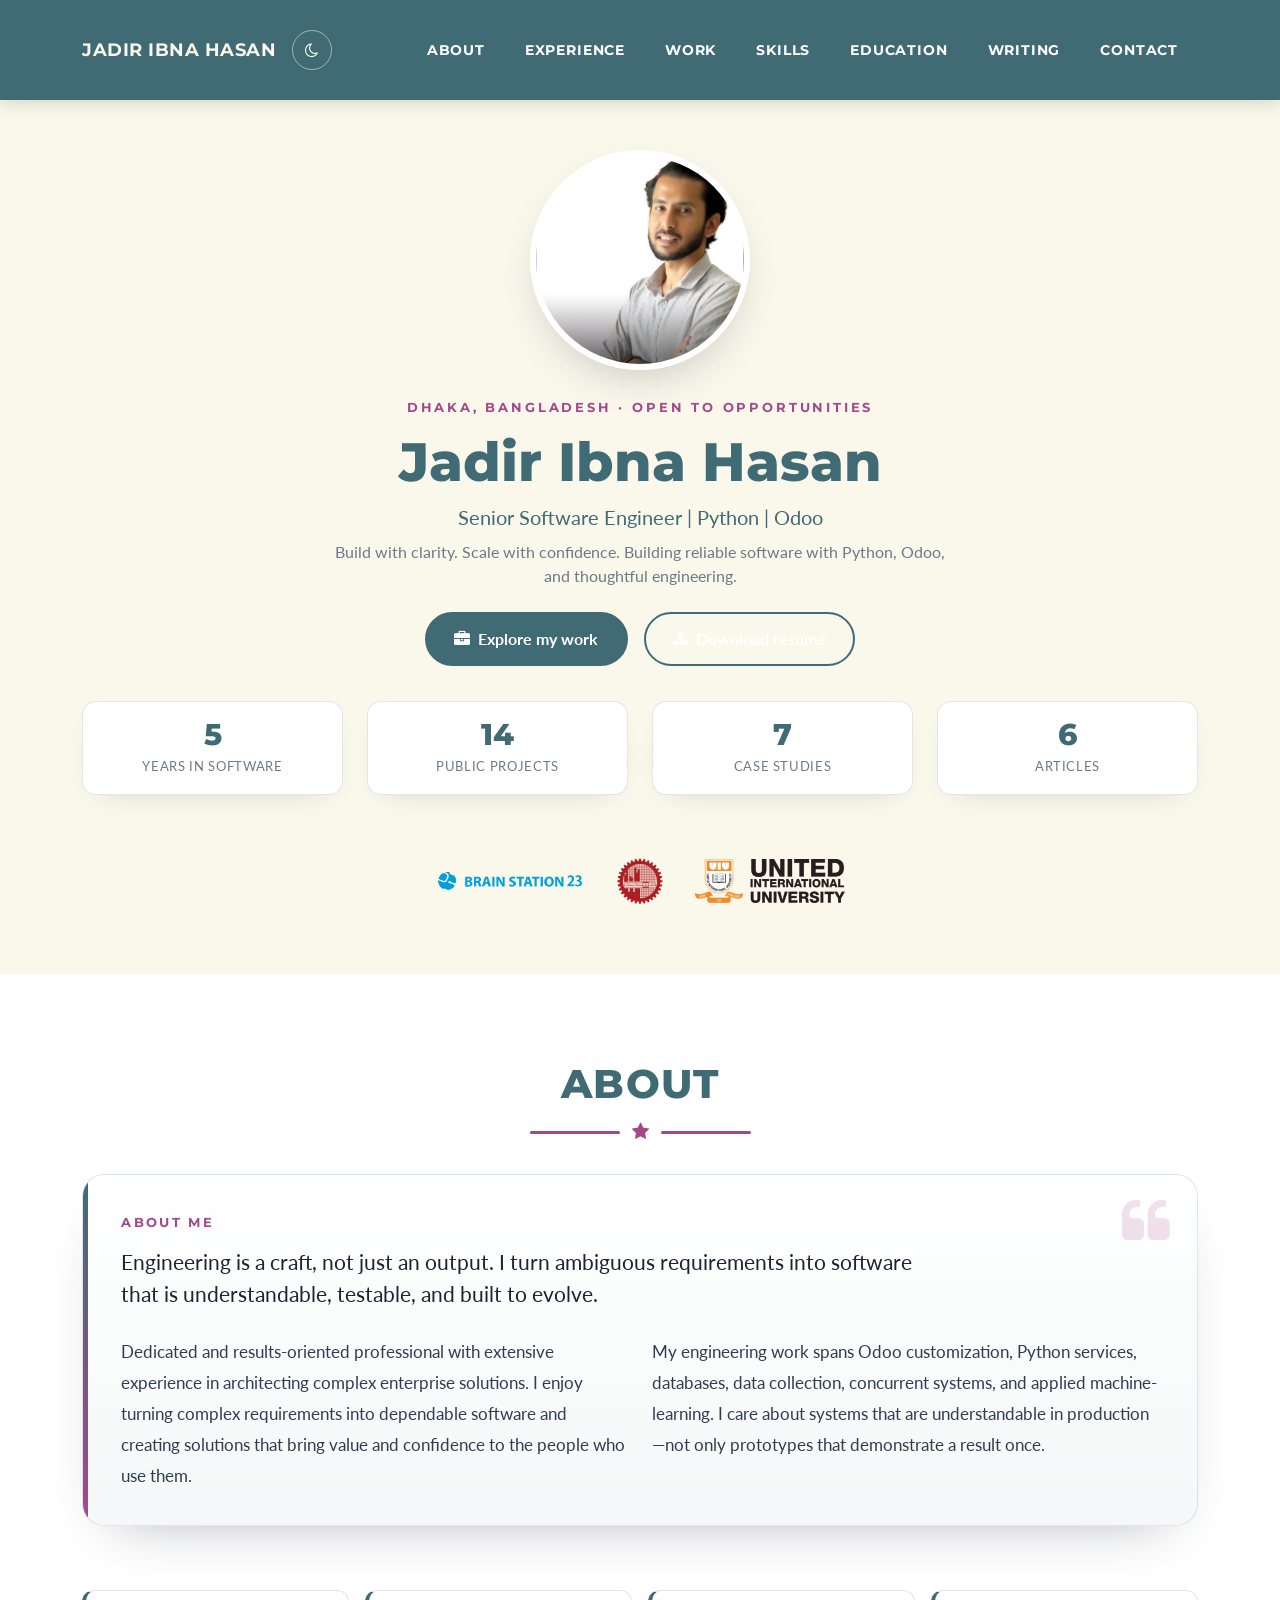
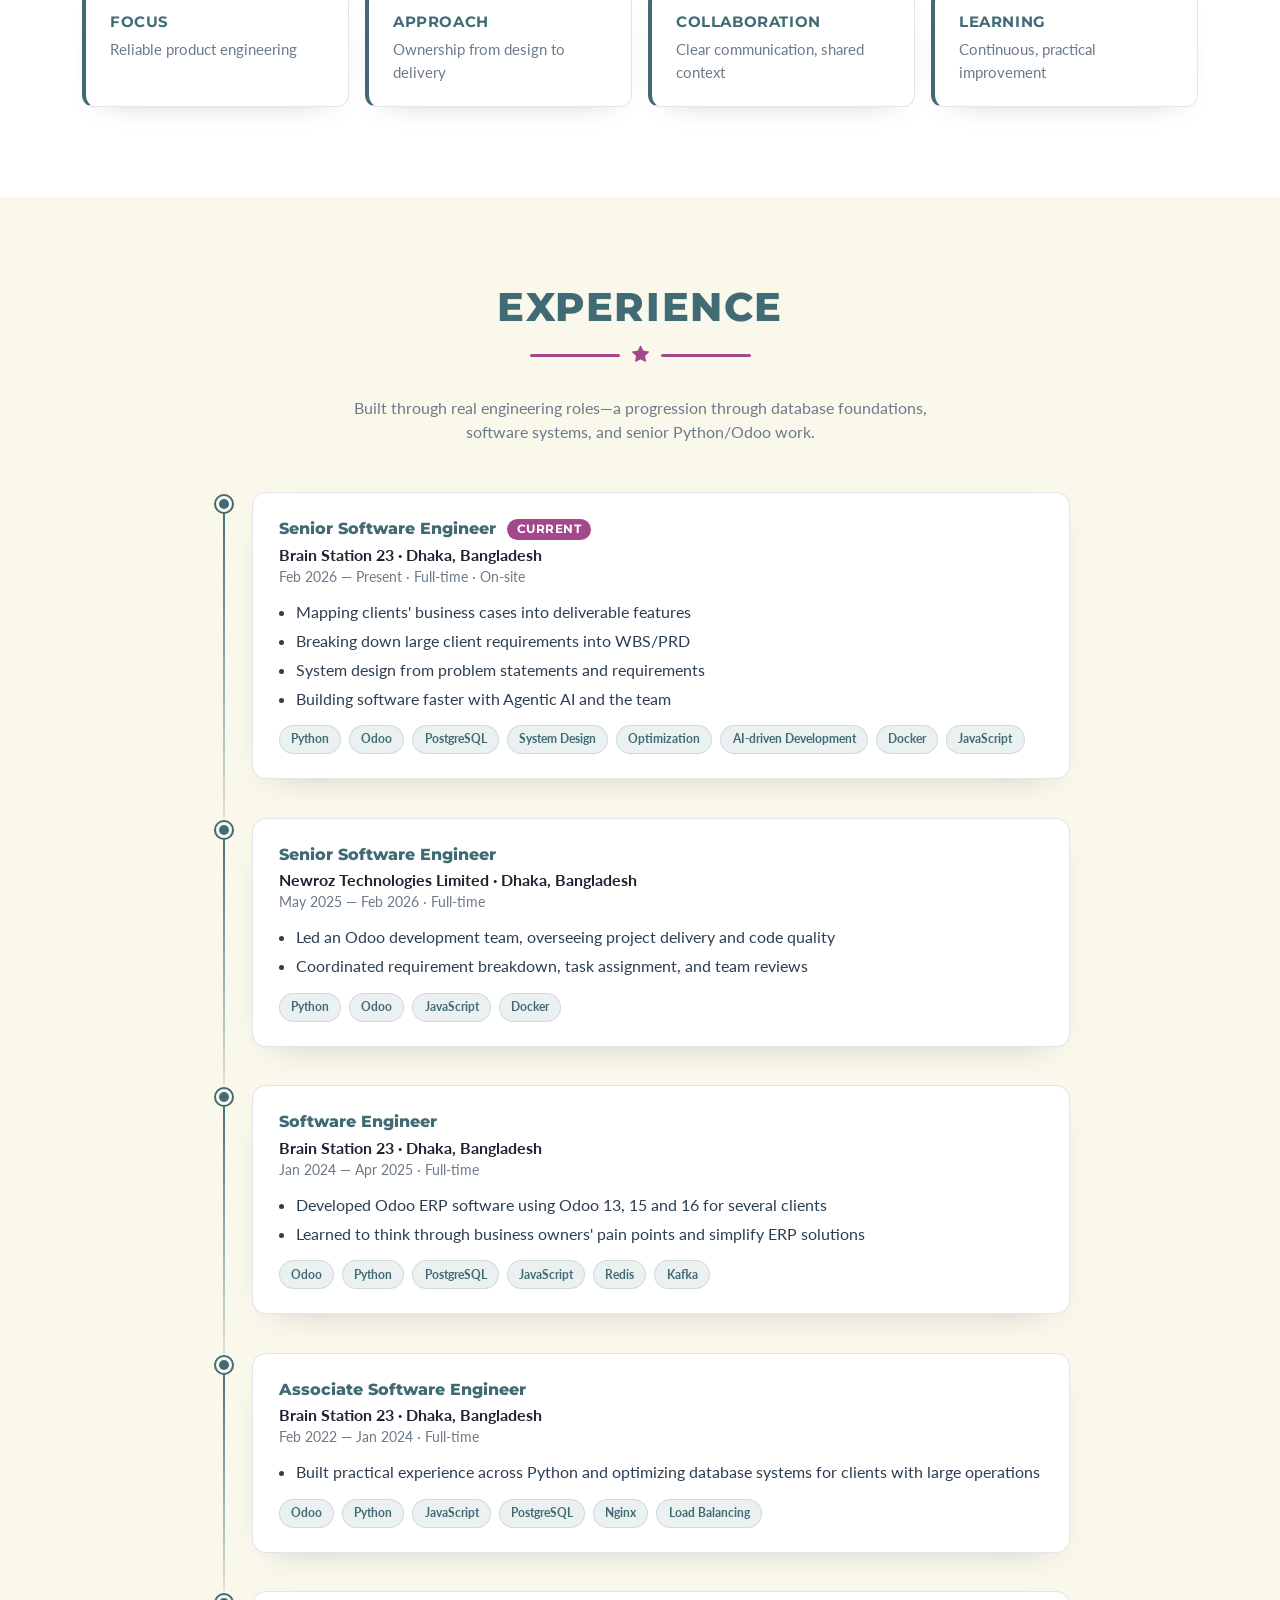
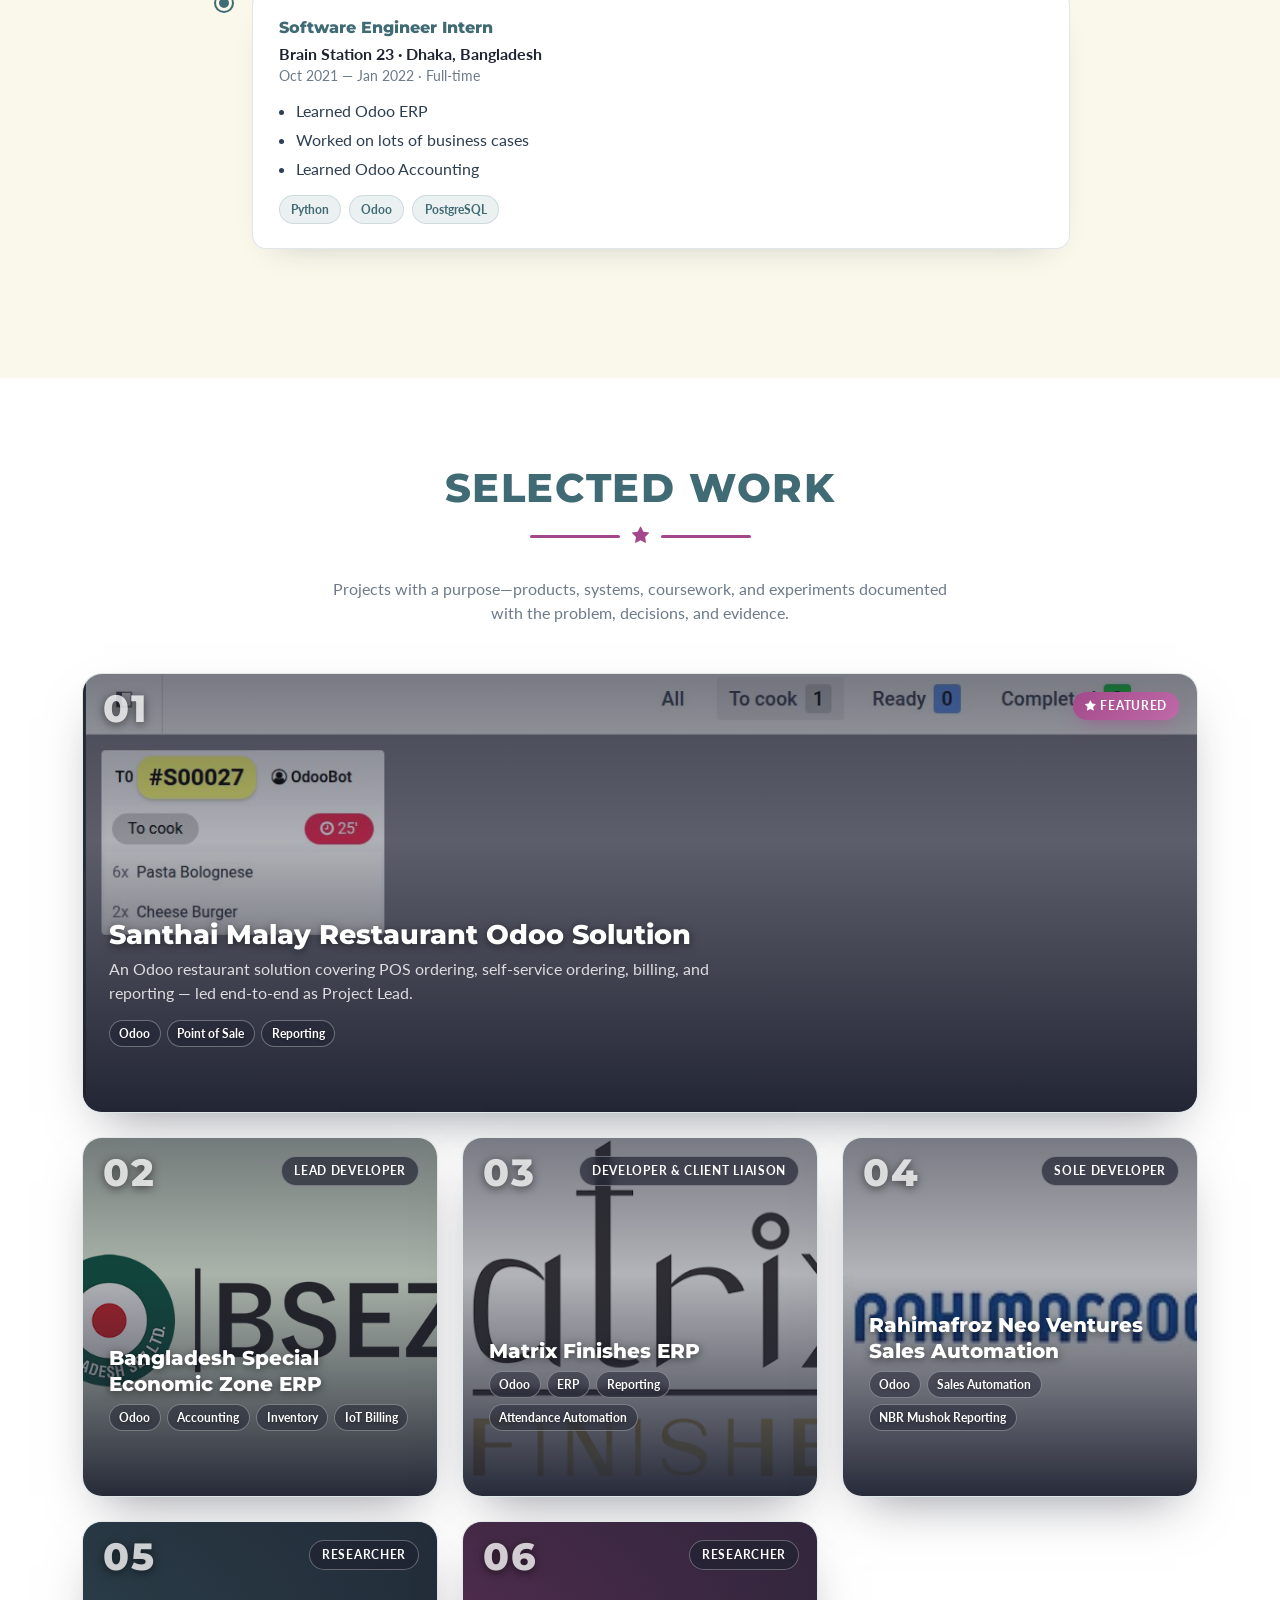
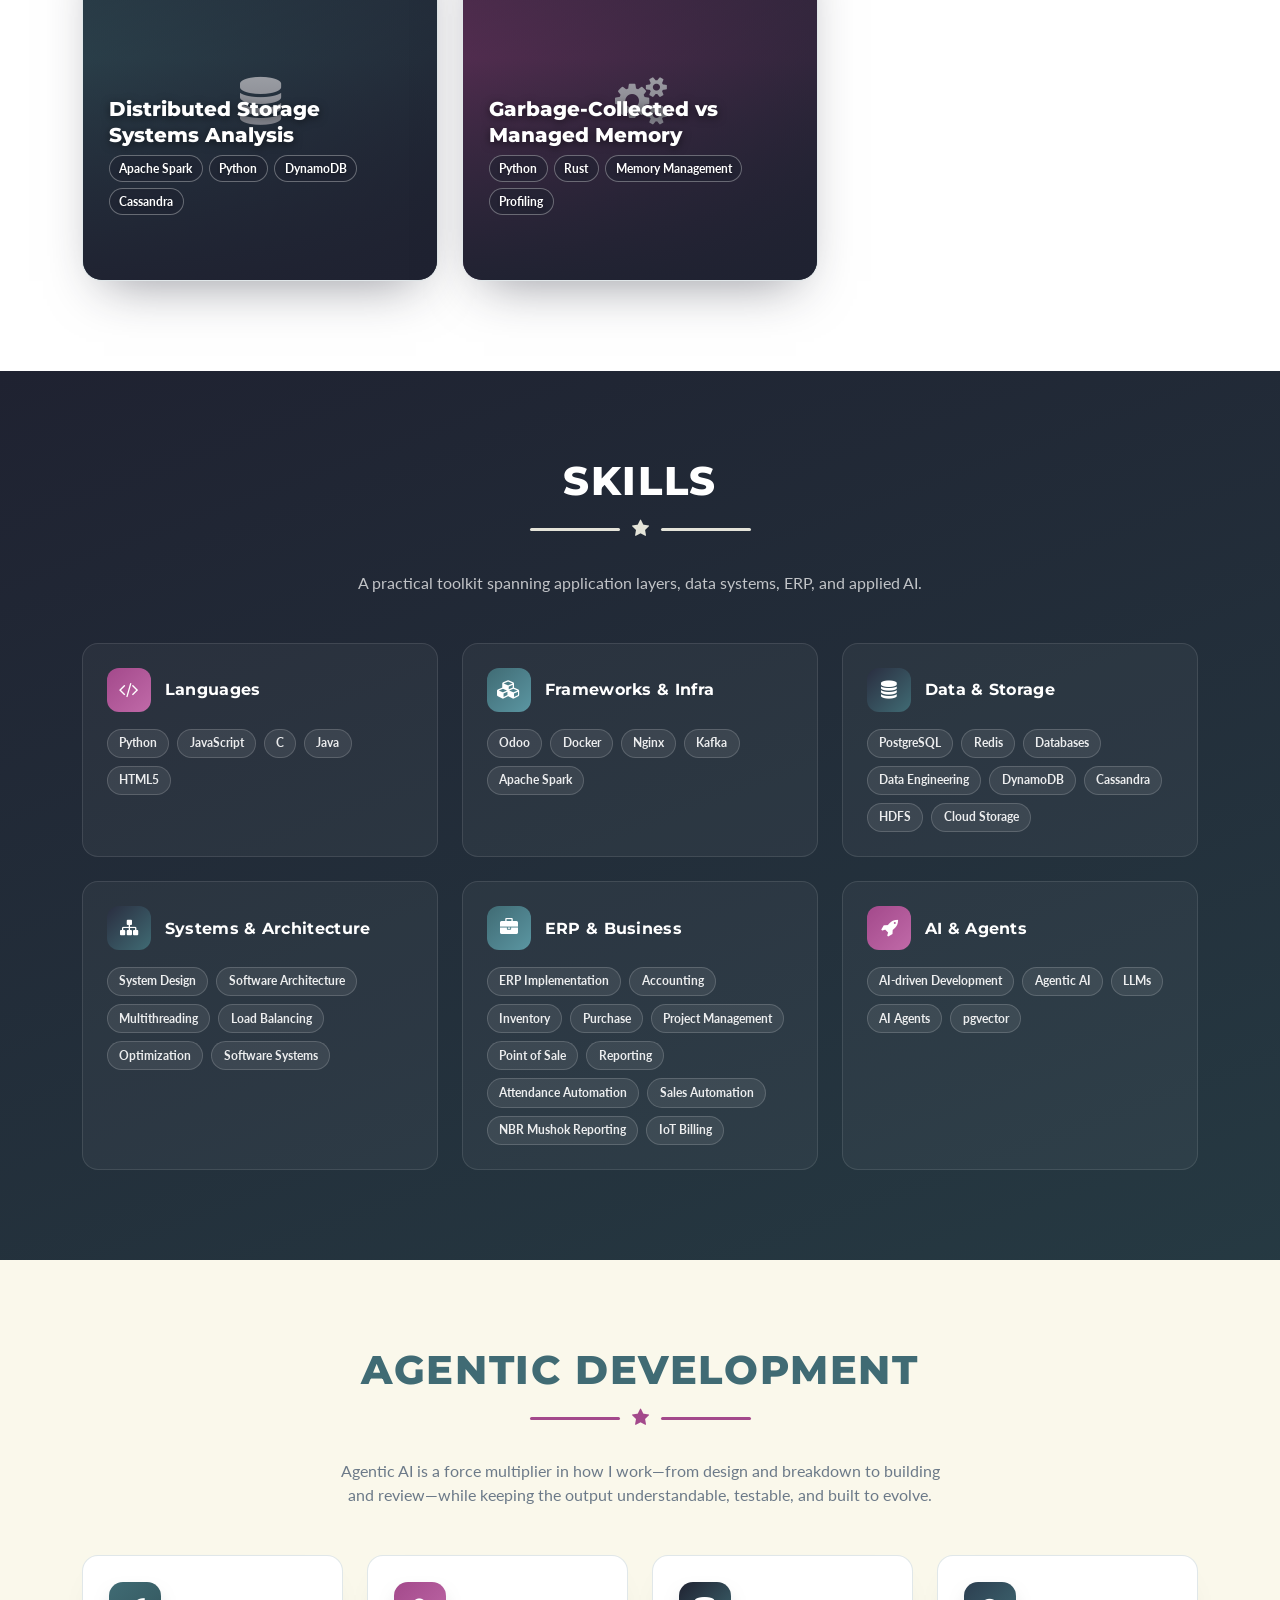
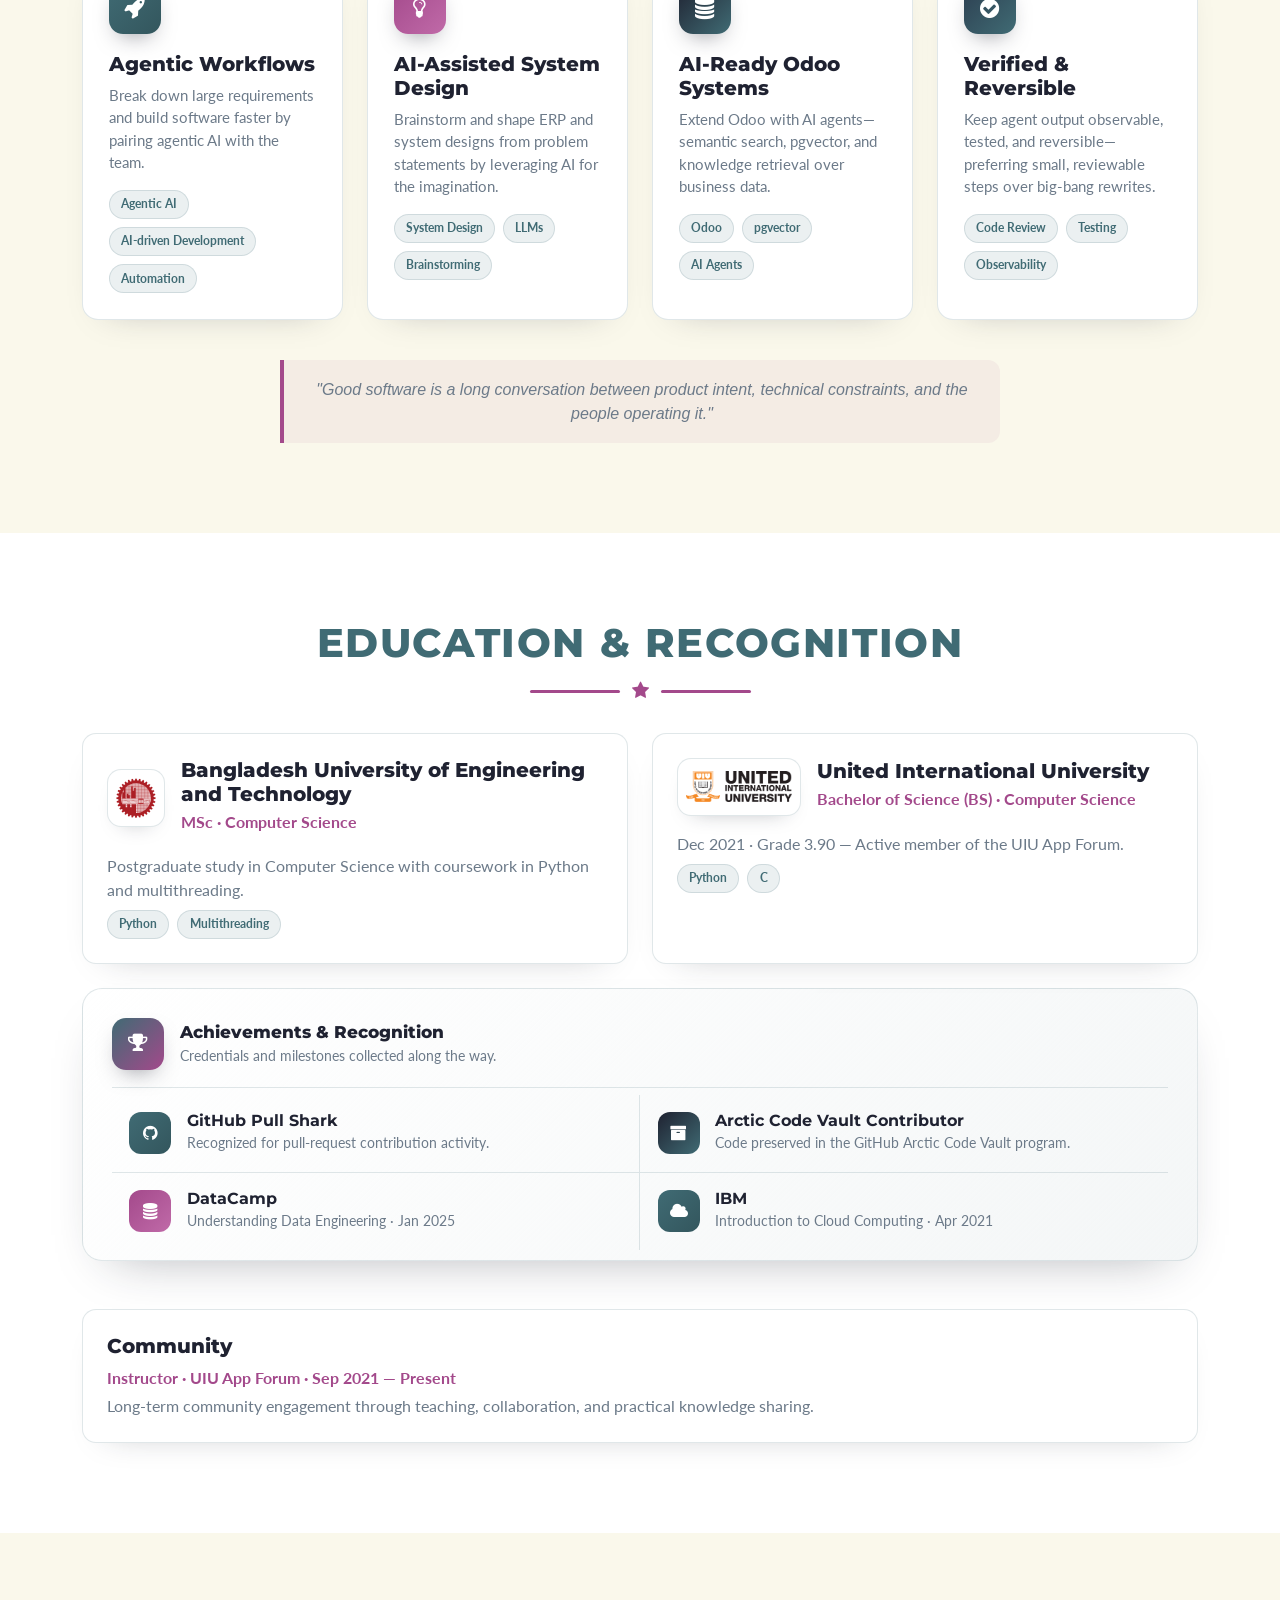
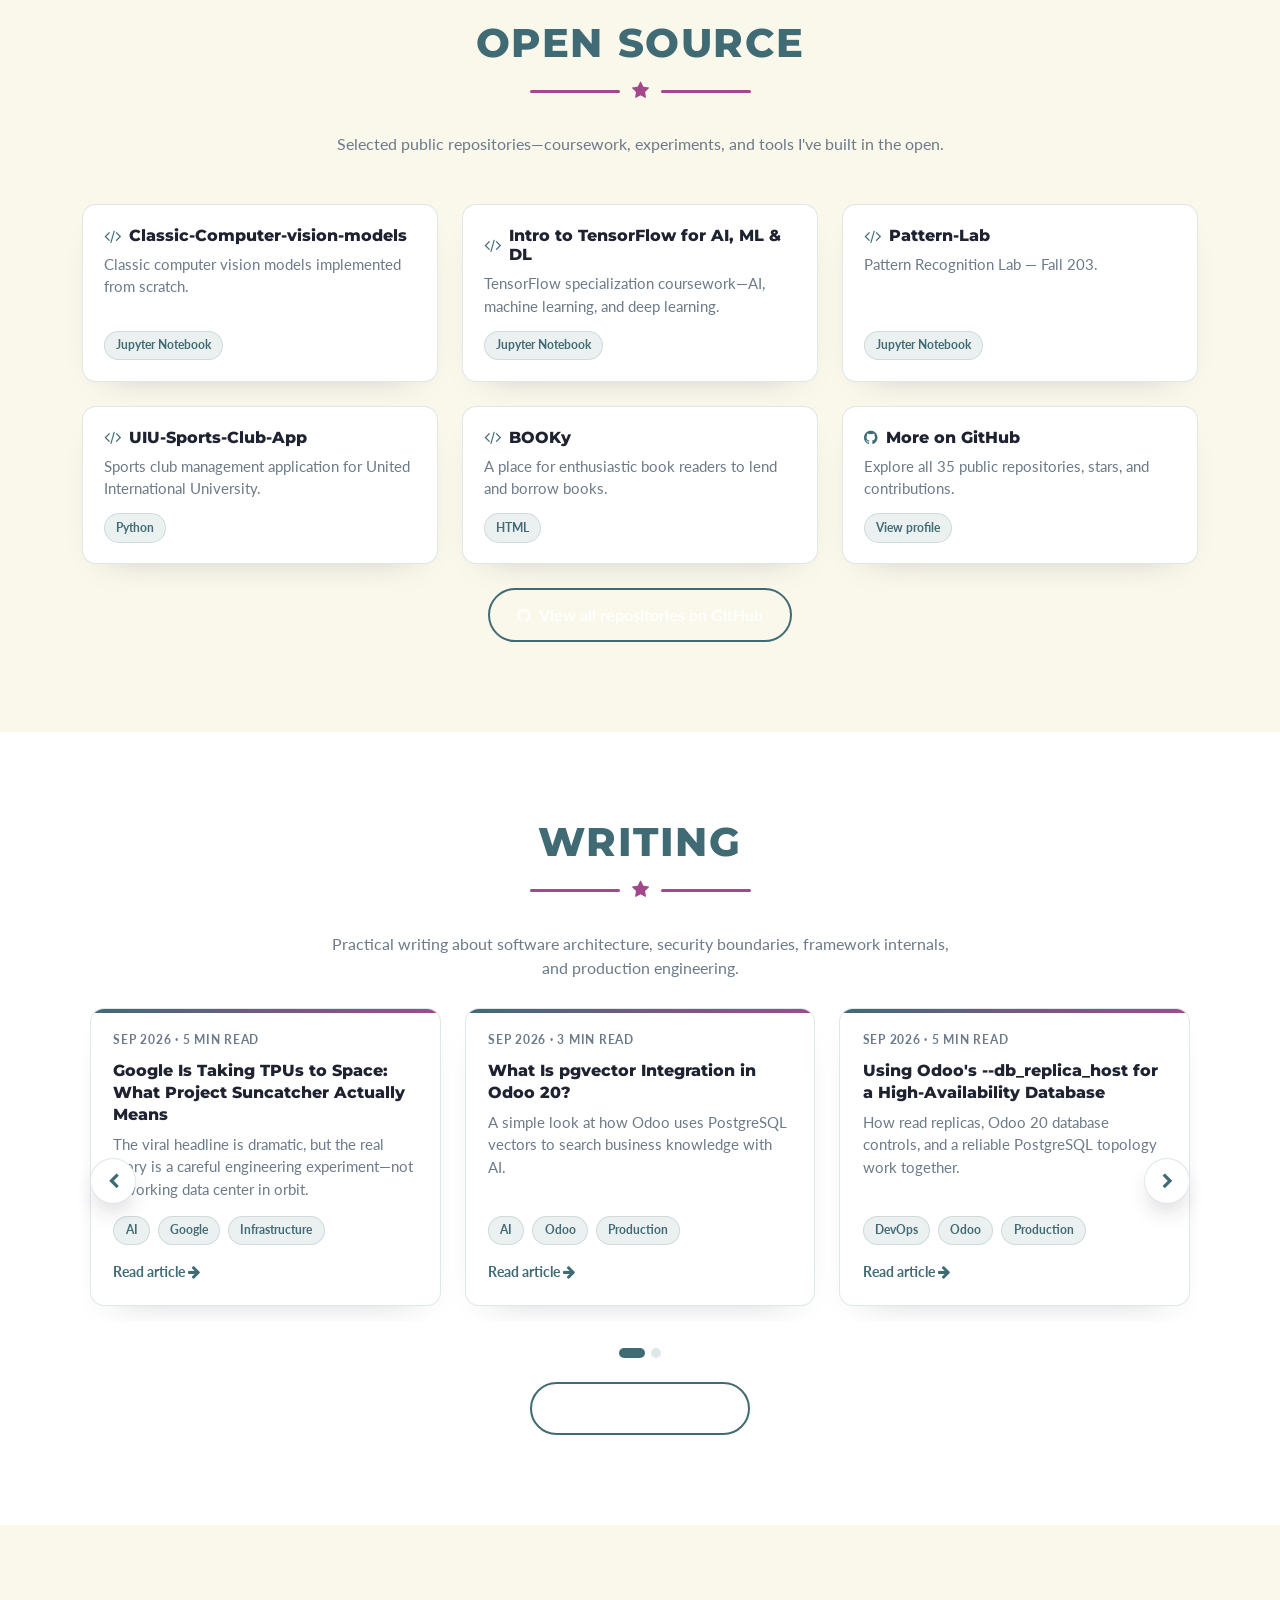
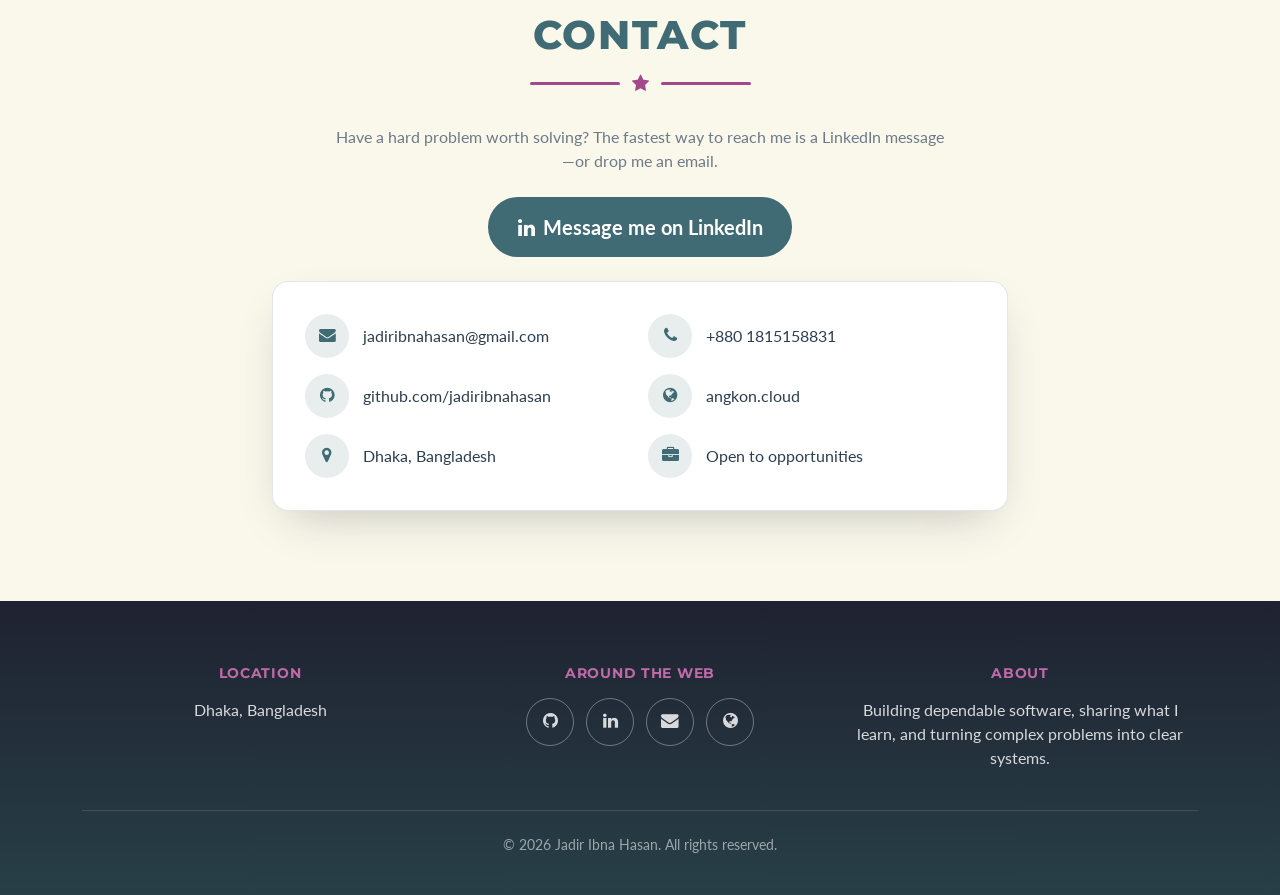
==== commit 5c238384: "[IMP]" ====
--- a/index.html
+++ b/index.html
@@ -78,20 +78,20 @@
         <div class="container">
             <h2 class="text-uppercase text-center section-heading" style="color: var(--ak-accent);">About</h2>
             <div class="divider text-center"><i class="fa fa-star"></i></div>
-            <div class="row justify-content-center">
-                <div class="col-lg-8 text-center">
-                    <p class="section-sub">Engineering is a craft, not just an output. I turn ambiguous requirements into software that is understandable, testable, and built to evolve.</p>
-                </div>
-            </div>
-            <div class="row justify-content-center mt-2">
-                <div class="col-lg-5">
-                    <p class="about-para">Dedicated and results-oriented professional with extensive experience in architecting complex enterprise solutions. I enjoy turning complex requirements into dependable software and creating solutions that bring value and confidence to the people who use them.</p>
-                </div>
-                <div class="col-lg-5">
-                    <p class="about-para">My engineering work spans Odoo customization, Python services, databases, data collection, concurrent systems, and applied machine-learning. I care about systems that are understandable in production—not only prototypes that demonstrate a result once.</p>
-                </div>
-            </div>
-            <div class="row mt-4 g-3">
+            <div class="bio-panel" data-aos="fade-up">
+                <span class="bio-mark"><i class="fa fa-quote-left"></i></span>
+                <div class="bio-eyebrow">About me</div>
+                <p class="bio-lead">Engineering is a craft, not just an output. I turn ambiguous requirements into software that is understandable, testable, and built to evolve.</p>
+                <div class="row g-4">
+                    <div class="col-lg-6">
+                        <p class="about-para mb-0">Dedicated and results-oriented professional with extensive experience in architecting complex enterprise solutions. I enjoy turning complex requirements into dependable software and creating solutions that bring value and confidence to the people who use them.</p>
+                    </div>
+                    <div class="col-lg-6">
+                        <p class="about-para mb-0">My engineering work spans Odoo customization, Python services, databases, data collection, concurrent systems, and applied machine-learning. I care about systems that are understandable in production—not only prototypes that demonstrate a result once.</p>
+                    </div>
+                </div>
+            </div>
+            <div class="row mt-5 g-3">
                 <div class="col-md-3"><div class="philosophy-card" data-aos="fade-up" data-aos-delay="0"><h5>Focus</h5><p>Reliable product engineering</p></div></div>
                 <div class="col-md-3"><div class="philosophy-card" data-aos="fade-up" data-aos-delay="80"><h5>Approach</h5><p>Ownership from design to delivery</p></div></div>
                 <div class="col-md-3"><div class="philosophy-card" data-aos="fade-up" data-aos-delay="160"><h5>Collaboration</h5><p>Clear communication, shared context</p></div></div>
@@ -131,7 +131,8 @@
                         <div class="exp-company">Newroz Technologies Limited · Dhaka, Bangladesh</div>
                         <div class="exp-meta">May 2025 — Feb 2026 · Full-time</div>
                         <ul class="exp-list">
-                            <li>Led an Odoo team</li>
+                            <li>Led an Odoo development team, overseeing project delivery and code quality</li>
+                            <li>Coordinated requirement breakdown, task assignment, and team reviews</li>
                         </ul>
                         <div class="tags"><span class="tag">Python</span><span class="tag">Odoo</span><span class="tag">JavaScript</span><span class="tag">Docker</span></div>
                     </div>
@@ -397,26 +398,45 @@
             <div class="row g-4 mb-4">
                 <div class="col-md-6" data-aos="fade-up">
                     <div class="edu-card">
-                        <h5>Bangladesh University of Engineering and Technology</h5>
-                        <div class="edu-degree">MSc · Computer Science</div>
+                        <div class="edu-head">
+                            <span class="edu-logo"><img src="assets/img/BUET_LOGO.svg" alt="BUET logo"></span>
+                            <div>
+                                <h5 class="mb-1">Bangladesh University of Engineering and Technology</h5>
+                                <div class="edu-degree">MSc · Computer Science</div>
+                            </div>
+                        </div>
                         <p class="mb-1" style="color: var(--ak-muted);">Postgraduate study in Computer Science with coursework in Python and multithreading.</p>
                         <div class="tags mt-2"><span class="tag">Python</span><span class="tag">Multithreading</span></div>
                     </div>
                 </div>
                 <div class="col-md-6" data-aos="fade-up" data-aos-delay="80">
                     <div class="edu-card">
-                        <h5>United International University</h5>
-                        <div class="edu-degree">Bachelor of Science (BS) · Computer Science</div>
+                        <div class="edu-head">
+                            <span class="edu-logo edu-logo--wide"><img src="assets/img/header-logo.png" alt="United International University logo"></span>
+                            <div>
+                                <h5 class="mb-1">United International University</h5>
+                                <div class="edu-degree">Bachelor of Science (BS) · Computer Science</div>
+                            </div>
+                        </div>
                         <p class="mb-1" style="color: var(--ak-muted);">Dec 2021 · Grade 3.90 — Active member of the UIU App Forum.</p>
                         <div class="tags mt-2"><span class="tag">Python</span><span class="tag">C</span></div>
                     </div>
                 </div>
             </div>
-            <div class="row g-4">
-                <div class="col-md-6 col-lg-3" data-aos="fade-up"><div class="credential-item"><i class="fa fa-github"></i><div><h6>GitHub Pull Shark</h6><p>Recognized for pull-request contribution activity.</p></div></div></div>
-                <div class="col-md-6 col-lg-3" data-aos="fade-up" data-aos-delay="80"><div class="credential-item"><i class="fa fa-archive"></i><div><h6>Arctic Code Vault Contributor</h6><p>Code preserved in the GitHub Arctic Code Vault program.</p></div></div></div>
-                <div class="col-md-6 col-lg-3" data-aos="fade-up" data-aos-delay="160"><div class="credential-item"><i class="fa fa-database"></i><div><h6>DataCamp</h6><p>Understanding Data Engineering · Jan 2025</p></div></div></div>
-                <div class="col-md-6 col-lg-3" data-aos="fade-up" data-aos-delay="240"><div class="credential-item"><i class="fa fa-cloud"></i><div><h6>IBM</h6><p>Introduction to Cloud Computing · Apr 2021</p></div></div></div>
+            <div class="achievements-panel" data-aos="fade-up">
+                <div class="achievements-head">
+                    <span class="ach-head-icon"><i class="fa fa-trophy"></i></span>
+                    <div>
+                        <div class="ach-eyebrow">Achievements &amp; Recognition</div>
+                        <p class="mb-0">Credentials and milestones collected along the way.</p>
+                    </div>
+                </div>
+                <div class="row achievements-grid g-0">
+                    <div class="col-md-6 ach-item"><span class="ach-badge ach-badge--teal"><i class="fa fa-github"></i></span><div><h6>GitHub Pull Shark</h6><p>Recognized for pull-request contribution activity.</p></div></div>
+                    <div class="col-md-6 ach-item"><span class="ach-badge ach-badge--navy"><i class="fa fa-archive"></i></span><div><h6>Arctic Code Vault Contributor</h6><p>Code preserved in the GitHub Arctic Code Vault program.</p></div></div>
+                    <div class="col-md-6 ach-item"><span class="ach-badge ach-badge--plum"><i class="fa fa-database"></i></span><div><h6>DataCamp</h6><p>Understanding Data Engineering · Jan 2025</p></div></div>
+                    <div class="col-md-6 ach-item"><span class="ach-badge ach-badge--teal"><i class="fa fa-cloud"></i></span><div><h6>IBM</h6><p>Introduction to Cloud Computing · Apr 2021</p></div></div>
+                </div>
             </div>
             <div class="row g-4 mt-4">
                 <div class="col-12" data-aos="fade-up">
@@ -491,62 +511,84 @@
         <div class="container">
             <h2 class="text-uppercase text-center section-heading" style="color: var(--ak-accent);">Writing</h2>
             <div class="divider text-center"><i class="fa fa-star"></i></div>
-            <p class="text-center section-sub mb-5">Practical writing about software architecture, security boundaries, framework internals, and production engineering.</p>
-            <div class="row g-4">
-                <div class="col-md-6 col-lg-4" data-aos="fade-up">
-                    <a class="article-card" href="blog/9-google-is-taking-tpus-to-space-what-project-suncatcher-actually-means.html">
-                        <div class="article-meta">Sep 2026 · 5 min read</div>
-                        <h5>Google Is Taking TPUs to Space: What Project Suncatcher Actually Means</h5>
-                        <p class="article-excerpt">The viral headline is dramatic, but the real story is a careful engineering experiment—not a working data center in orbit.</p>
-                        <div class="tags mt-3"><span class="tag">AI</span><span class="tag">Google</span><span class="tag">Infrastructure</span></div>
-                        <div class="article-read mt-3"><span>Read article</span> <i class="fa fa-arrow-right"></i></div>
-                    </a>
-                </div>
-                <div class="col-md-6 col-lg-4" data-aos="fade-up" data-aos-delay="80">
-                    <a class="article-card" href="blog/8-what-is-pgvector-integration-in-odoo-20.html">
-                        <div class="article-meta">Sep 2026 · 3 min read</div>
-                        <h5>What Is pgvector Integration in Odoo 20?</h5>
-                        <p class="article-excerpt">A simple look at how Odoo uses PostgreSQL vectors to search business knowledge with AI.</p>
-                        <div class="tags mt-3"><span class="tag">AI</span><span class="tag">Odoo</span><span class="tag">Production</span></div>
-                        <div class="article-read mt-3"><span>Read article</span> <i class="fa fa-arrow-right"></i></div>
-                    </a>
-                </div>
-                <div class="col-md-6 col-lg-4" data-aos="fade-up" data-aos-delay="160">
-                    <a class="article-card" href="blog/7-using-odoo-s-db-replica-host-for-a-high-availability-database.html">
-                        <div class="article-meta">Sep 2026 · 5 min read</div>
-                        <h5>Using Odoo's --db_replica_host for a High-Availability Database</h5>
-                        <p class="article-excerpt">How read replicas, Odoo 20 database controls, and a reliable PostgreSQL topology work together.</p>
-                        <div class="tags mt-3"><span class="tag">DevOps</span><span class="tag">Odoo</span><span class="tag">Production</span></div>
-                        <div class="article-read mt-3"><span>Read article</span> <i class="fa fa-arrow-right"></i></div>
-                    </a>
-                </div>
-                <div class="col-md-6 col-lg-4" data-aos="fade-up">
-                    <a class="article-card" href="blog/3-what-i-learned-structuring-an-odoo-19-custom-addon.html">
-                        <div class="article-meta">Sep 2026 · 2 min read</div>
-                        <h5>What I Learned Structuring an Odoo 19 Custom Addon</h5>
-                        <p class="article-excerpt">Models, access rules, editor UX, and a read-only delivery endpoint are one system—not four unrelated files.</p>
-                        <div class="tags mt-3"><span class="tag">Architecture</span><span class="tag">Odoo</span><span class="tag">Python</span></div>
-                        <div class="article-read mt-3"><span>Read article</span> <i class="fa fa-arrow-right"></i></div>
-                    </a>
-                </div>
-                <div class="col-md-6 col-lg-4" data-aos="fade-up" data-aos-delay="80">
-                    <a class="article-card" href="blog/4-a-practical-docker-compose-topology-for-odoo-and-astro.html">
-                        <div class="article-meta">Sep 2026 · 2 min read</div>
-                        <h5>A Practical Docker Compose Topology for Odoo and Astro</h5>
-                        <p class="article-excerpt">Private services, automatic TLS, health checks, persistent volumes, and a clean path to backup and restore.</p>
-                        <div class="tags mt-3"><span class="tag">DevOps</span><span class="tag">Docker</span><span class="tag">Production</span></div>
-                        <div class="article-read mt-3"><span>Read article</span> <i class="fa fa-arrow-right"></i></div>
-                    </a>
-                </div>
-                <div class="col-md-6 col-lg-4" data-aos="fade-up" data-aos-delay="160">
-                    <a class="article-card" href="blog/2-designing-a-safe-astro-odoo-content-boundary.html">
-                        <div class="article-meta">Sep 2026 · 2 min read</div>
-                        <h5>Designing a Safe Astro–Odoo Content Boundary</h5>
-                        <p class="article-excerpt">How to keep an editorial backend powerful without leaking credentials or unpublished records.</p>
-                        <div class="tags mt-3"><span class="tag">Astro</span><span class="tag">Odoo</span><span class="tag">Security</span></div>
-                        <div class="article-read mt-3"><span>Read article</span> <i class="fa fa-arrow-right"></i></div>
-                    </a>
-                </div>
+            <p class="text-center section-sub mb-4">Practical writing about software architecture, security boundaries, framework internals, and production engineering.</p>
+            <div id="writingCarousel" class="carousel slide carousel-fade writing-carousel" data-bs-ride="carousel" data-bs-interval="6000" data-bs-touch="true" data-aos="fade-up">
+                <div class="carousel-indicators">
+                    <button type="button" data-bs-target="#writingCarousel" data-bs-slide-to="0" class="active" aria-current="true" aria-label="Articles 1–3"></button>
+                    <button type="button" data-bs-target="#writingCarousel" data-bs-slide-to="1" aria-label="Articles 4–6"></button>
+                </div>
+                <div class="carousel-inner">
+                    <div class="carousel-item active">
+                        <div class="row g-4">
+                            <div class="col-lg-4">
+                                <a class="article-card" href="blog/9-google-is-taking-tpus-to-space-what-project-suncatcher-actually-means.html">
+                                    <div class="article-meta">Sep 2026 · 5 min read</div>
+                                    <h5>Google Is Taking TPUs to Space: What Project Suncatcher Actually Means</h5>
+                                    <p class="article-excerpt">The viral headline is dramatic, but the real story is a careful engineering experiment—not a working data center in orbit.</p>
+                                    <div class="tags mt-3"><span class="tag">AI</span><span class="tag">Google</span><span class="tag">Infrastructure</span></div>
+                                    <div class="article-read mt-3"><span>Read article</span> <i class="fa fa-arrow-right"></i></div>
+                                </a>
+                            </div>
+                            <div class="col-lg-4">
+                                <a class="article-card" href="blog/8-what-is-pgvector-integration-in-odoo-20.html">
+                                    <div class="article-meta">Sep 2026 · 3 min read</div>
+                                    <h5>What Is pgvector Integration in Odoo 20?</h5>
+                                    <p class="article-excerpt">A simple look at how Odoo uses PostgreSQL vectors to search business knowledge with AI.</p>
+                                    <div class="tags mt-3"><span class="tag">AI</span><span class="tag">Odoo</span><span class="tag">Production</span></div>
+                                    <div class="article-read mt-3"><span>Read article</span> <i class="fa fa-arrow-right"></i></div>
+                                </a>
+                            </div>
+                            <div class="col-lg-4">
+                                <a class="article-card" href="blog/7-using-odoo-s-db-replica-host-for-a-high-availability-database.html">
+                                    <div class="article-meta">Sep 2026 · 5 min read</div>
+                                    <h5>Using Odoo's --db_replica_host for a High-Availability Database</h5>
+                                    <p class="article-excerpt">How read replicas, Odoo 20 database controls, and a reliable PostgreSQL topology work together.</p>
+                                    <div class="tags mt-3"><span class="tag">DevOps</span><span class="tag">Odoo</span><span class="tag">Production</span></div>
+                                    <div class="article-read mt-3"><span>Read article</span> <i class="fa fa-arrow-right"></i></div>
+                                </a>
+                            </div>
+                        </div>
+                    </div>
+                    <div class="carousel-item">
+                        <div class="row g-4">
+                            <div class="col-lg-4">
+                                <a class="article-card" href="blog/3-what-i-learned-structuring-an-odoo-19-custom-addon.html">
+                                    <div class="article-meta">Sep 2026 · 2 min read</div>
+                                    <h5>What I Learned Structuring an Odoo 19 Custom Addon</h5>
+                                    <p class="article-excerpt">Models, access rules, editor UX, and a read-only delivery endpoint are one system—not four unrelated files.</p>
+                                    <div class="tags mt-3"><span class="tag">Architecture</span><span class="tag">Odoo</span><span class="tag">Python</span></div>
+                                    <div class="article-read mt-3"><span>Read article</span> <i class="fa fa-arrow-right"></i></div>
+                                </a>
+                            </div>
+                            <div class="col-lg-4">
+                                <a class="article-card" href="blog/4-a-practical-docker-compose-topology-for-odoo-and-astro.html">
+                                    <div class="article-meta">Sep 2026 · 2 min read</div>
+                                    <h5>A Practical Docker Compose Topology for Odoo and Astro</h5>
+                                    <p class="article-excerpt">Private services, automatic TLS, health checks, persistent volumes, and a clean path to backup and restore.</p>
+                                    <div class="tags mt-3"><span class="tag">DevOps</span><span class="tag">Docker</span><span class="tag">Production</span></div>
+                                    <div class="article-read mt-3"><span>Read article</span> <i class="fa fa-arrow-right"></i></div>
+                                </a>
+                            </div>
+                            <div class="col-lg-4">
+                                <a class="article-card" href="blog/2-designing-a-safe-astro-odoo-content-boundary.html">
+                                    <div class="article-meta">Sep 2026 · 2 min read</div>
+                                    <h5>Designing a Safe Astro–Odoo Content Boundary</h5>
+                                    <p class="article-excerpt">How to keep an editorial backend powerful without leaking credentials or unpublished records.</p>
+                                    <div class="tags mt-3"><span class="tag">Astro</span><span class="tag">Odoo</span><span class="tag">Security</span></div>
+                                    <div class="article-read mt-3"><span>Read article</span> <i class="fa fa-arrow-right"></i></div>
+                                </a>
+                            </div>
+                        </div>
+                    </div>
+                </div>
+                <button class="carousel-control-prev" type="button" data-bs-target="#writingCarousel" data-bs-slide="prev">
+                    <span class="writing-ctrl-icon" aria-hidden="true"><i class="fa fa-chevron-left"></i></span>
+                    <span class="visually-hidden">Previous</span>
+                </button>
+                <button class="carousel-control-next" type="button" data-bs-target="#writingCarousel" data-bs-slide="next">
+                    <span class="writing-ctrl-icon" aria-hidden="true"><i class="fa fa-chevron-right"></i></span>
+                    <span class="visually-hidden">Next</span>
+                </button>
             </div>
             <div class="text-center mt-4">
                 <a class="btn btn-ak-outline" href="blog/index.html"><i class="fa fa-newspaper-o me-2"></i>Browse the journal</a>
--- a/assets/css/custom.css
+++ b/assets/css/custom.css
@@ -246,7 +246,7 @@
 /* ---------- About ---------- */
 .about-para {
   font-size: 1.08rem;
-  color: #45525c;
+  color: var(--ak-ink);
   line-height: 1.8;
 }
 
@@ -356,7 +356,7 @@
 .exp-list {
   margin-bottom: 0.9rem;
   padding-left: 1.1rem;
-  color: #45525c;
+  color: var(--ak-ink);
 }
 
 .exp-list li {
@@ -1547,12 +1547,12 @@
   position: absolute;
   inset: 0;
   z-index: 1;
-  background: linear-gradient(180deg, rgba(31, 34, 49, 0.2) 0%, rgba(31, 34, 49, 0.12) 35%, rgba(31, 34, 49, 0.94) 100%);
+  background: linear-gradient(180deg, rgba(31, 34, 49, 0.6) 0%, rgba(31, 34, 49, 0.34) 38%, rgba(31, 34, 49, 0.96) 100%);
   transition: background 0.35s ease;
 }
 
 .work-card:hover .work-overlay {
-  background: linear-gradient(180deg, rgba(31, 34, 49, 0.05) 0%, rgba(31, 34, 49, 0.97) 100%);
+  background: linear-gradient(180deg, rgba(31, 34, 49, 0.28) 0%, rgba(31, 34, 49, 0.5) 45%, rgba(31, 34, 49, 0.97) 100%);
 }
 
 .work-index {
@@ -1565,8 +1565,8 @@
   font-size: 2.4rem;
   line-height: 1;
   letter-spacing: 0.04em;
-  color: rgba(255, 255, 255, 0.4);
-  text-shadow: 0 1px 6px rgba(0, 0, 0, 0.25);
+  color: rgba(255, 255, 255, 0.78);
+  text-shadow: 0 2px 10px rgba(0, 0, 0, 0.55);
 }
 
 .work-role,
@@ -1585,8 +1585,8 @@
 
 .work-role {
   color: #fff;
-  background: rgba(31, 34, 49, 0.45);
-  border: 1px solid rgba(255, 255, 255, 0.28);
+  background: rgba(31, 34, 49, 0.68);
+  border: 1px solid rgba(255, 255, 255, 0.3);
   backdrop-filter: blur(6px);
 }
 
@@ -1609,7 +1609,7 @@
   line-height: 1.3;
   color: #fff;
   margin-bottom: 0.4rem;
-  text-shadow: 0 1px 4px rgba(0, 0, 0, 0.3);
+  text-shadow: 0 2px 8px rgba(0, 0, 0, 0.55);
 }
 
 .work-card--featured .work-title {
@@ -1640,11 +1640,12 @@
   font-size: 0.72rem;
   font-weight: 700;
   color: #fff;
-  background: rgba(255, 255, 255, 0.14);
-  border: 1px solid rgba(255, 255, 255, 0.24);
+  background: rgba(31, 34, 49, 0.5);
+  border: 1px solid rgba(255, 255, 255, 0.32);
   padding: 0.24rem 0.6rem;
   border-radius: 50rem;
   backdrop-filter: blur(4px);
+  text-shadow: 0 1px 3px rgba(0, 0, 0, 0.35);
 }
 
 .work-cta {
@@ -1877,3 +1878,327 @@
 .skill-cat .tag:hover {
   background: rgba(255, 255, 255, 0.18);
 }
+
+/* =====================================================================
+   Light-mode palette harmony
+   ===================================================================== */
+[data-bs-theme="light"] {
+  --bs-link-color: var(--ak-accent);
+  --bs-link-color-rgb: 64, 107, 116;
+  --bs-link-hover-color: var(--ak-teal-dark);
+  --bs-link-hover-color-rgb: 51, 86, 93;
+}
+
+[data-bs-theme="light"] .section-dark {
+  background: linear-gradient(160deg, var(--ak-navy) 0%, var(--ak-teal-deeper) 150%);
+}
+
+[data-bs-theme="light"] .footer {
+  background: linear-gradient(180deg, var(--ak-navy) 0%, var(--ak-teal-deeper) 120%);
+}
+
+/* =====================================================================
+   Bio panel (About)
+   ===================================================================== */
+.bio-panel {
+  position: relative;
+  background: linear-gradient(180deg, var(--ak-surface) 0%, rgba(64, 107, 116, 0.05) 100%);
+  border: 1px solid var(--ak-border);
+  border-radius: 22px;
+  padding: 2.4rem 2.4rem 2.1rem;
+  box-shadow: 0 24px 55px -34px rgba(31, 34, 49, 0.4);
+  overflow: hidden;
+}
+
+.bio-panel::before {
+  content: "";
+  position: absolute;
+  left: 0;
+  top: 0;
+  bottom: 0;
+  width: 5px;
+  background: linear-gradient(var(--ak-teal), var(--ak-plum));
+}
+
+.bio-mark {
+  position: absolute;
+  top: 1.3rem;
+  right: 1.7rem;
+  font-size: 3.2rem;
+  line-height: 1;
+  color: var(--ak-plum);
+  opacity: 0.16;
+  pointer-events: none;
+}
+
+.bio-eyebrow {
+  font-family: "Montserrat", sans-serif;
+  font-size: 0.8rem;
+  font-weight: 700;
+  letter-spacing: 0.18em;
+  text-transform: uppercase;
+  color: var(--ak-plum);
+  margin-bottom: 0.85rem;
+}
+
+.bio-lead {
+  font-size: 1.3rem;
+  line-height: 1.55;
+  color: var(--ak-heading);
+  max-width: 820px;
+  margin-bottom: 1.6rem;
+}
+
+[data-bs-theme="dark"] .bio-panel {
+  background: linear-gradient(180deg, var(--ak-surface) 0%, rgba(127, 194, 205, 0.06) 100%);
+}
+
+/* =====================================================================
+   Education cards with logos
+   ===================================================================== */
+.edu-head {
+  display: flex;
+  align-items: center;
+  gap: 1rem;
+  margin-bottom: 1rem;
+}
+
+.edu-logo {
+  flex: 0 0 auto;
+  display: flex;
+  align-items: center;
+  justify-content: center;
+  width: 58px;
+  height: 58px;
+  background: #fff;
+  border: 1px solid var(--ak-border);
+  border-radius: 14px;
+  padding: 0.5rem;
+  box-shadow: 0 10px 22px -16px rgba(31, 34, 49, 0.4);
+}
+
+.edu-logo img {
+  max-width: 100%;
+  max-height: 100%;
+  object-fit: contain;
+}
+
+.edu-logo--wide {
+  width: 124px;
+}
+
+/* =====================================================================
+   Achievements panel (single fancy section)
+   ===================================================================== */
+.achievements-panel {
+  background: linear-gradient(135deg, var(--ak-surface) 0%, rgba(64, 107, 116, 0.06) 100%);
+  border: 1px solid var(--ak-border);
+  border-radius: 20px;
+  padding: 1.8rem 1.8rem 0.6rem;
+  box-shadow: 0 22px 50px -30px rgba(31, 34, 49, 0.4);
+  overflow: hidden;
+}
+
+.achievements-head {
+  display: flex;
+  align-items: center;
+  gap: 1rem;
+  padding-bottom: 1.1rem;
+  border-bottom: 1px solid var(--ak-border);
+  margin-bottom: 0.4rem;
+}
+
+.ach-head-icon {
+  width: 52px;
+  height: 52px;
+  flex: 0 0 52px;
+  border-radius: 14px;
+  display: flex;
+  align-items: center;
+  justify-content: center;
+  font-size: 1.3rem;
+  color: #fff;
+  background: linear-gradient(135deg, var(--ak-teal), var(--ak-plum));
+  box-shadow: 0 10px 22px -10px rgba(31, 34, 49, 0.5);
+}
+
+.ach-eyebrow {
+  font-family: "Montserrat", sans-serif;
+  font-weight: 800;
+  color: var(--ak-heading);
+  font-size: 1.05rem;
+}
+
+.achievements-head p {
+  color: var(--ak-muted);
+  font-size: 0.9rem;
+}
+
+.achievements-grid {
+  margin: 0;
+}
+
+.ach-item {
+  display: flex;
+  align-items: flex-start;
+  gap: 0.95rem;
+  padding: 1.1rem 1.1rem;
+}
+
+.ach-item:nth-child(odd) {
+  border-right: 1px solid var(--ak-border);
+}
+
+.ach-item:nth-child(-n + 2) {
+  border-bottom: 1px solid var(--ak-border);
+}
+
+.ach-badge {
+  width: 42px;
+  height: 42px;
+  flex: 0 0 42px;
+  border-radius: 12px;
+  display: flex;
+  align-items: center;
+  justify-content: center;
+  font-size: 1.05rem;
+  color: #fff;
+}
+
+.ach-badge--teal { background: linear-gradient(135deg, var(--ak-teal), var(--ak-teal-dark)); }
+.ach-badge--navy { background: linear-gradient(135deg, var(--ak-navy), var(--ak-teal)); }
+.ach-badge--plum { background: linear-gradient(135deg, var(--ak-plum), var(--ak-plum-soft)); }
+
+.ach-item h6 {
+  font-family: "Montserrat", sans-serif;
+  font-weight: 700;
+  color: var(--ak-heading);
+  margin-bottom: 0.1rem;
+  font-size: 0.98rem;
+}
+
+.ach-item p {
+  color: var(--ak-muted);
+  font-size: 0.86rem;
+  margin-bottom: 0;
+}
+
+[data-bs-theme="dark"] .achievements-panel {
+  background: linear-gradient(135deg, var(--ak-surface) 0%, rgba(127, 194, 205, 0.06) 100%);
+}
+
+/* =====================================================================
+   Writing carousel
+   ===================================================================== */
+.writing-carousel {
+  padding-bottom: 2.25rem;
+}
+
+.writing-carousel .carousel-item {
+  padding: 0.25rem 0.5rem 1rem;
+}
+
+.writing-carousel .carousel-indicators {
+  margin-bottom: 0;
+}
+
+.writing-carousel .carousel-indicators [data-bs-target] {
+  width: 10px;
+  height: 10px;
+  border-radius: 50%;
+  background-color: var(--ak-border);
+  border: 0;
+  opacity: 1;
+  transition: width 0.3s ease, background-color 0.3s ease;
+}
+
+.writing-carousel .carousel-indicators .active {
+  width: 26px;
+  border-radius: 50rem;
+  background-color: var(--ak-accent);
+}
+
+.writing-carousel .carousel-control-prev,
+.writing-carousel .carousel-control-next {
+  width: 46px;
+  height: 46px;
+  top: 50%;
+  bottom: auto;
+  transform: translateY(-50%);
+  opacity: 1;
+}
+
+.writing-carousel .carousel-control-prev {
+  left: 0.5rem;
+}
+
+.writing-carousel .carousel-control-next {
+  right: 0.5rem;
+}
+
+.writing-ctrl-icon {
+  width: 46px;
+  height: 46px;
+  border-radius: 50%;
+  display: inline-flex;
+  align-items: center;
+  justify-content: center;
+  background: var(--ak-surface);
+  color: var(--ak-accent);
+  border: 1px solid var(--ak-border);
+  box-shadow: 0 12px 26px -12px rgba(31, 34, 49, 0.45);
+  font-size: 1rem;
+  transition: background 0.25s ease, color 0.25s ease, transform 0.25s ease;
+}
+
+.writing-carousel .carousel-control-prev:hover .writing-ctrl-icon,
+.writing-carousel .carousel-control-next:hover .writing-ctrl-icon {
+  background: var(--ak-accent);
+  color: #fff;
+  transform: scale(1.06);
+}
+
+.writing-carousel .article-card {
+  position: relative;
+  overflow: hidden;
+}
+
+.writing-carousel .article-card::before {
+  content: "";
+  position: absolute;
+  top: 0;
+  left: 0;
+  right: 0;
+  height: 4px;
+  background: linear-gradient(90deg, var(--ak-teal), var(--ak-plum));
+}
+
+/* =====================================================================
+   Responsive tweaks for new components
+   ===================================================================== */
+@media (max-width: 767.98px) {
+  .bio-panel {
+    padding: 1.7rem 1.4rem 1.5rem;
+  }
+  .bio-lead {
+    font-size: 1.15rem;
+  }
+  .ach-item:nth-child(odd) {
+    border-right: 0;
+  }
+  .ach-item {
+    border-bottom: 1px solid var(--ak-border);
+  }
+  .ach-item:last-child {
+    border-bottom: 0;
+  }
+  .writing-carousel .carousel-control-prev,
+  .writing-carousel .carousel-control-next {
+    width: 40px;
+    height: 40px;
+  }
+  .writing-ctrl-icon {
+    width: 40px;
+    height: 40px;
+  }
+}
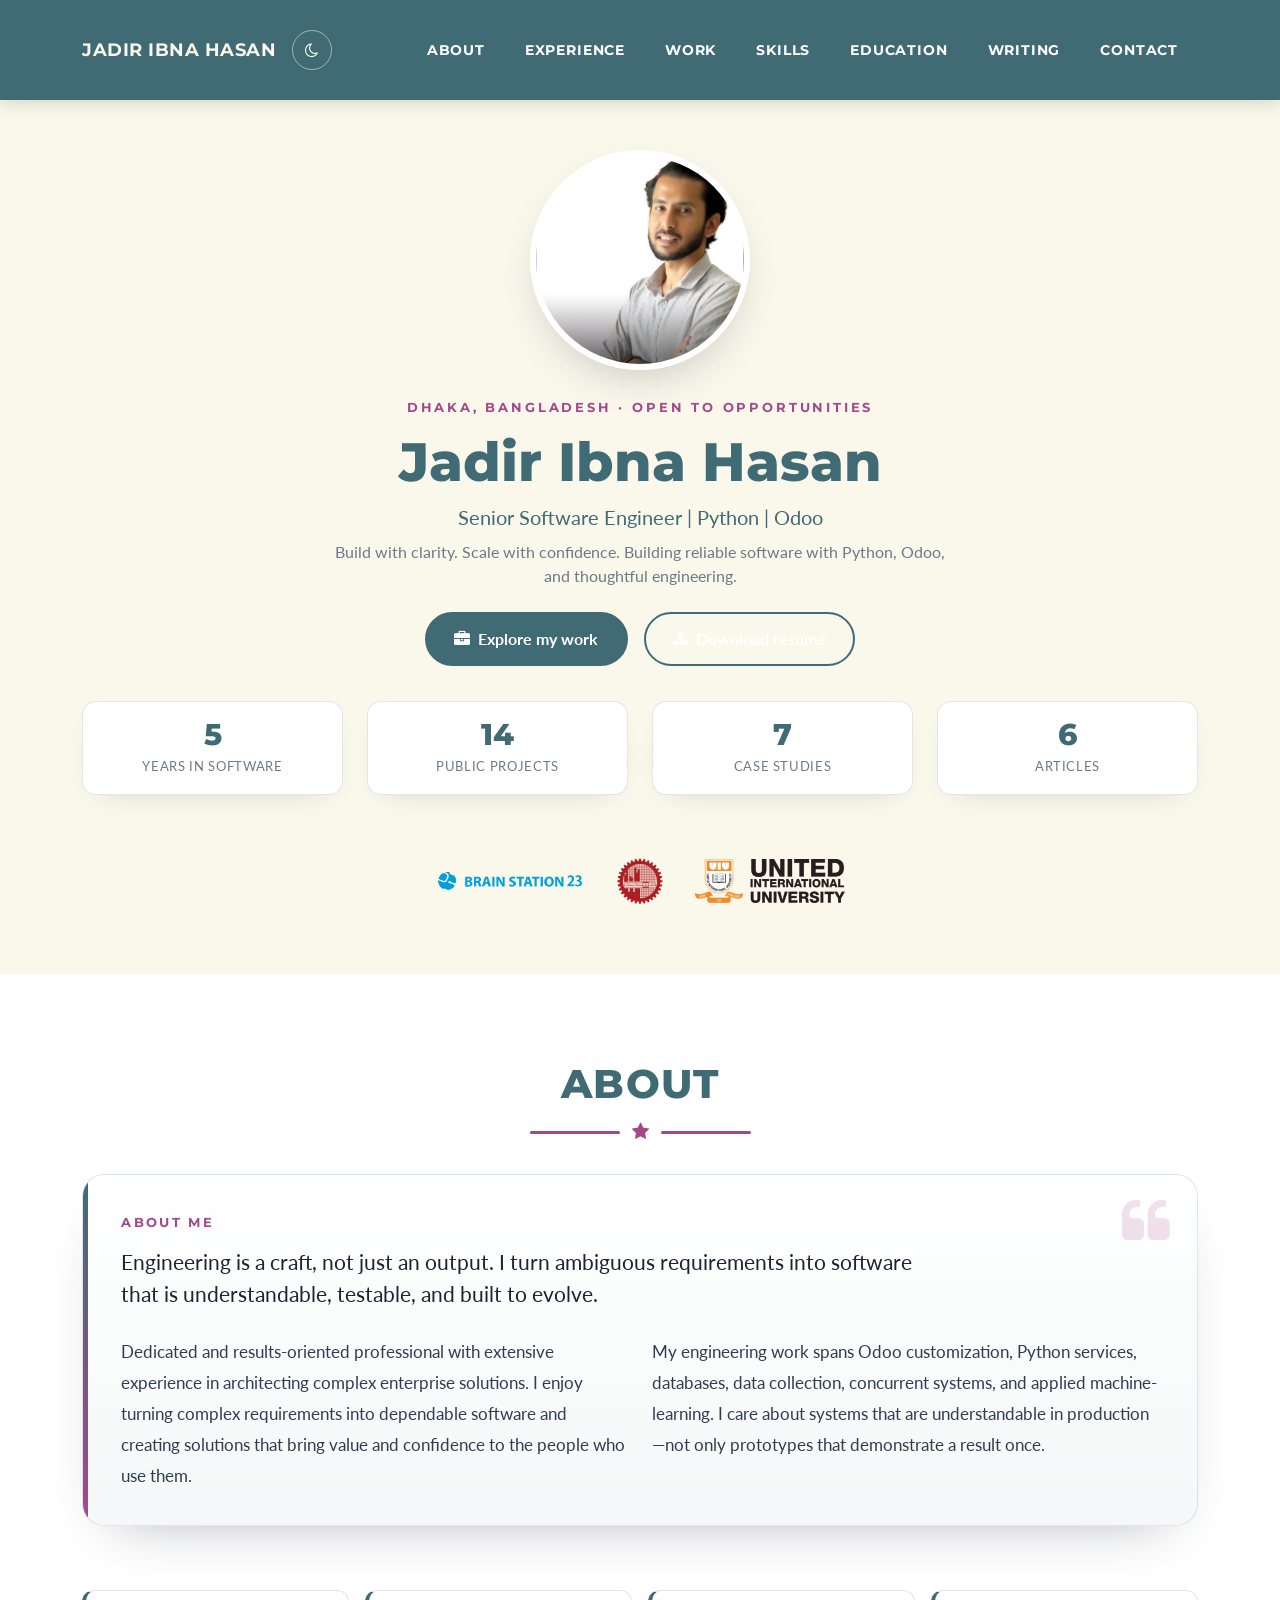
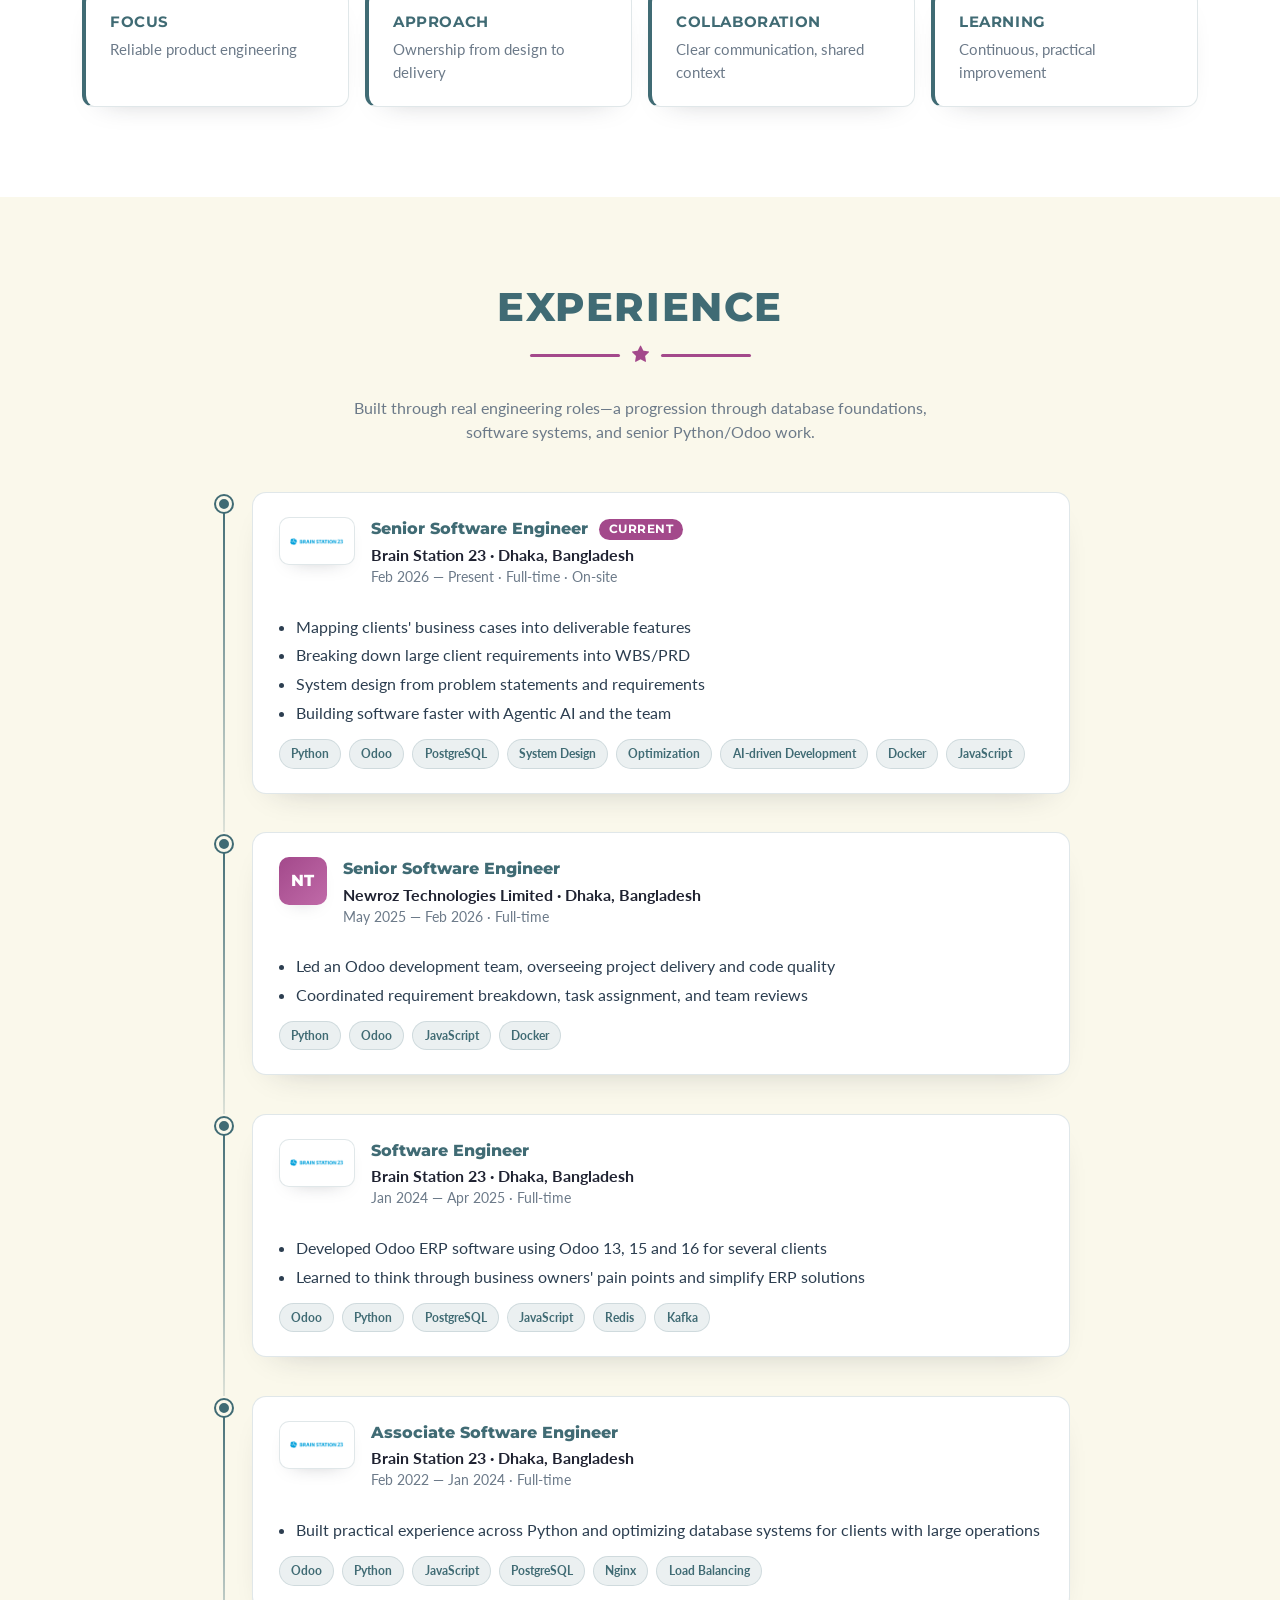
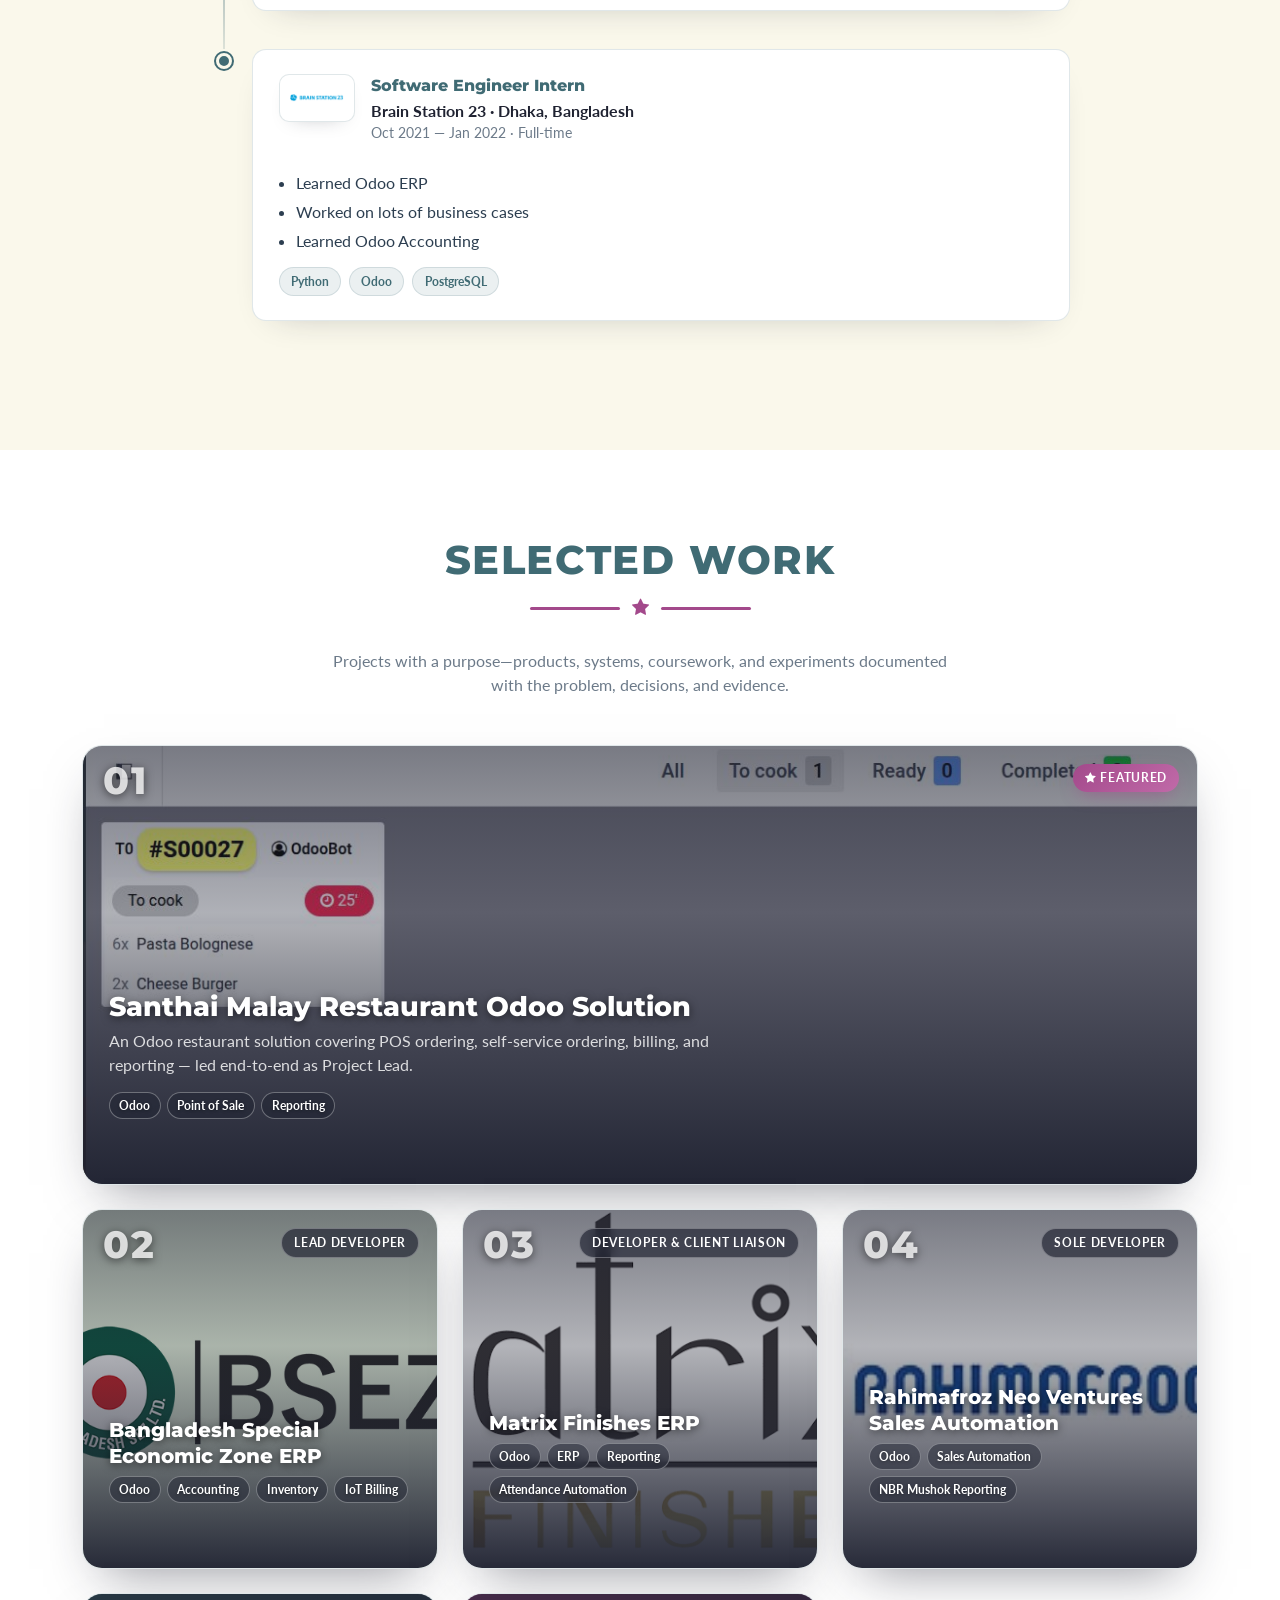
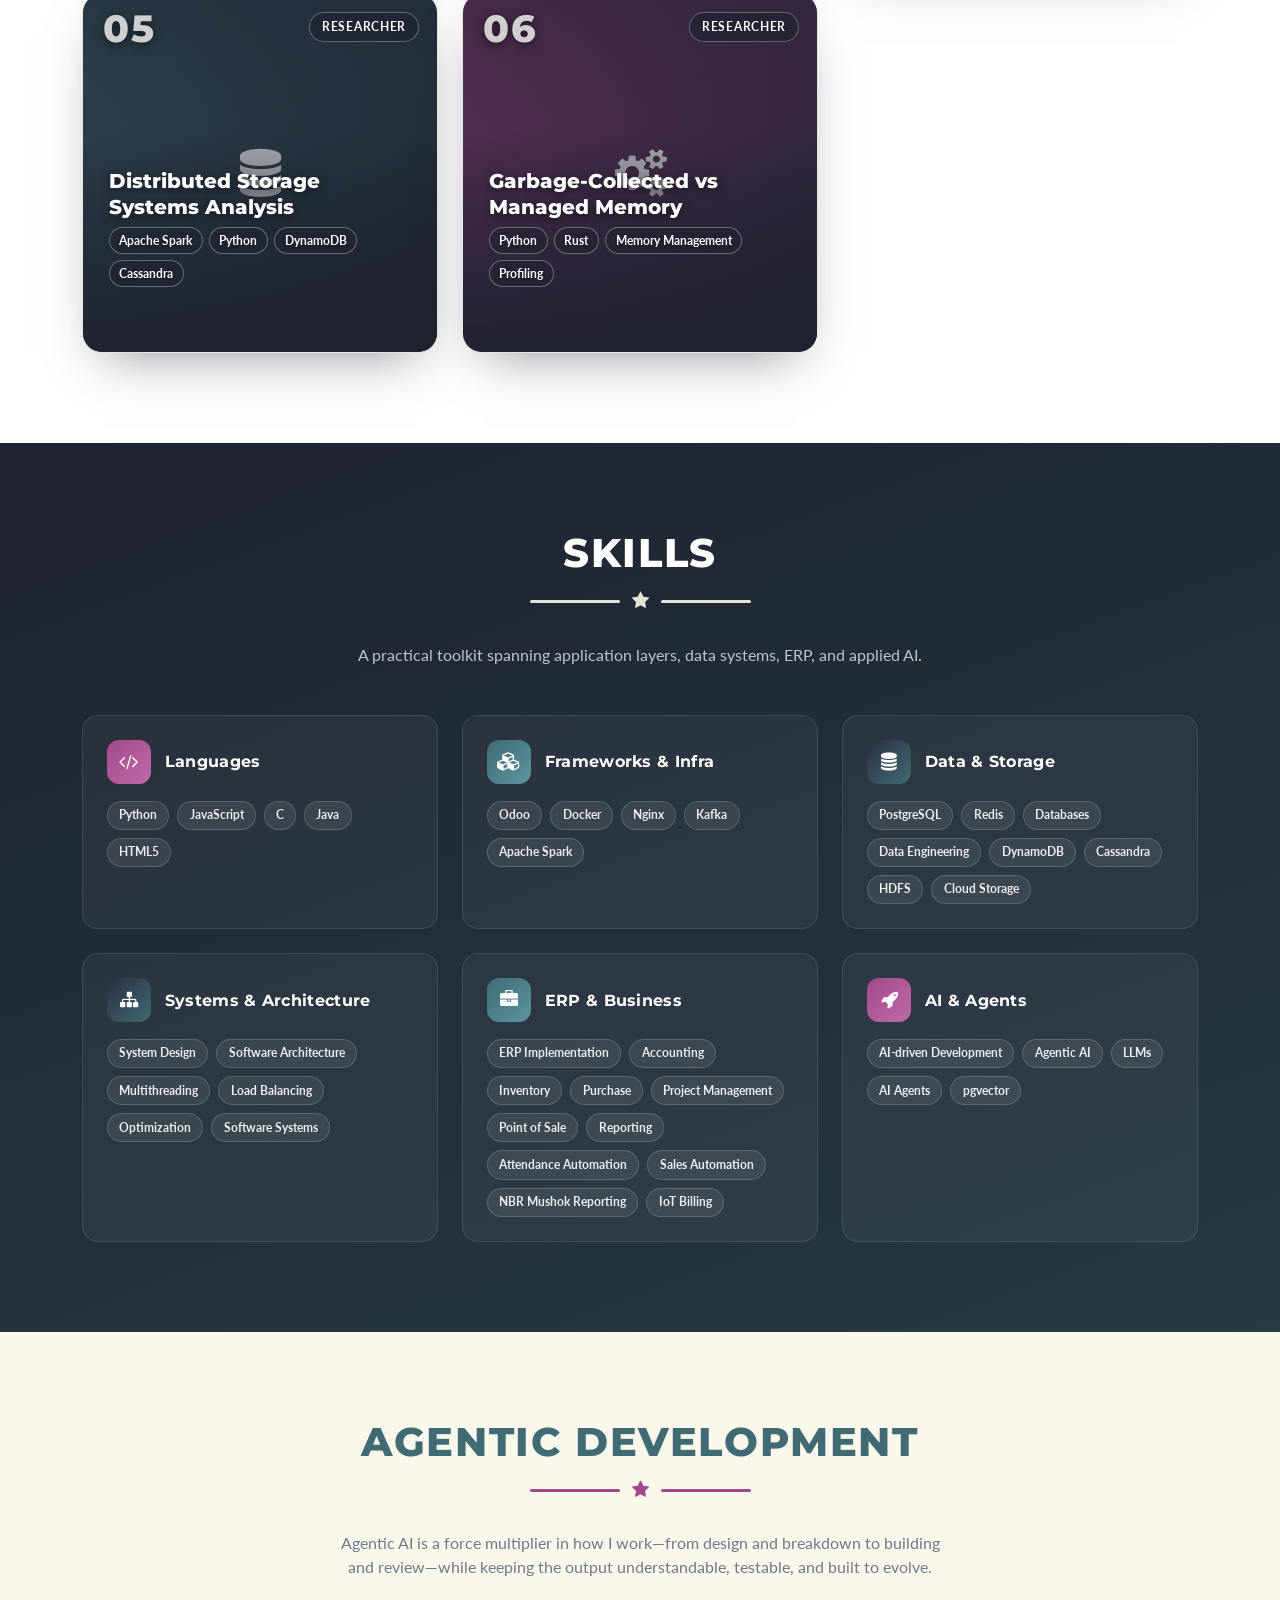
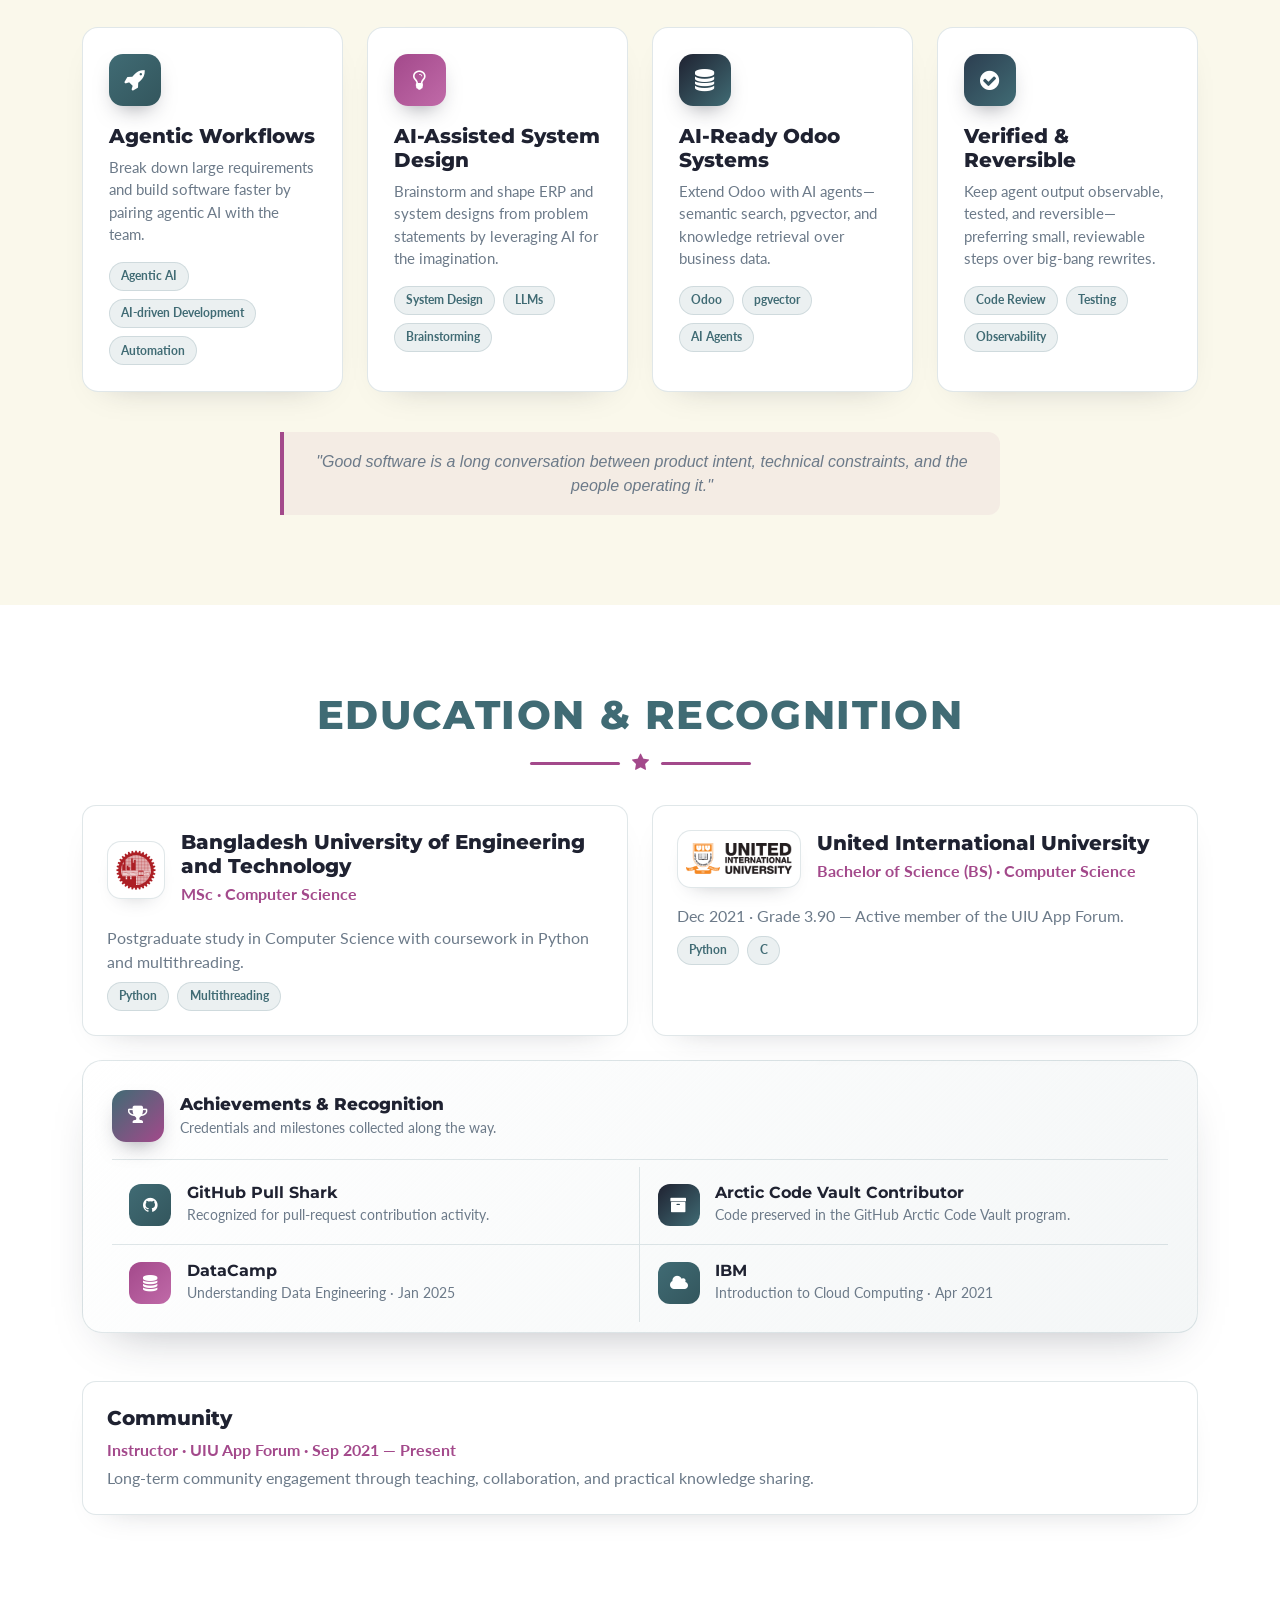
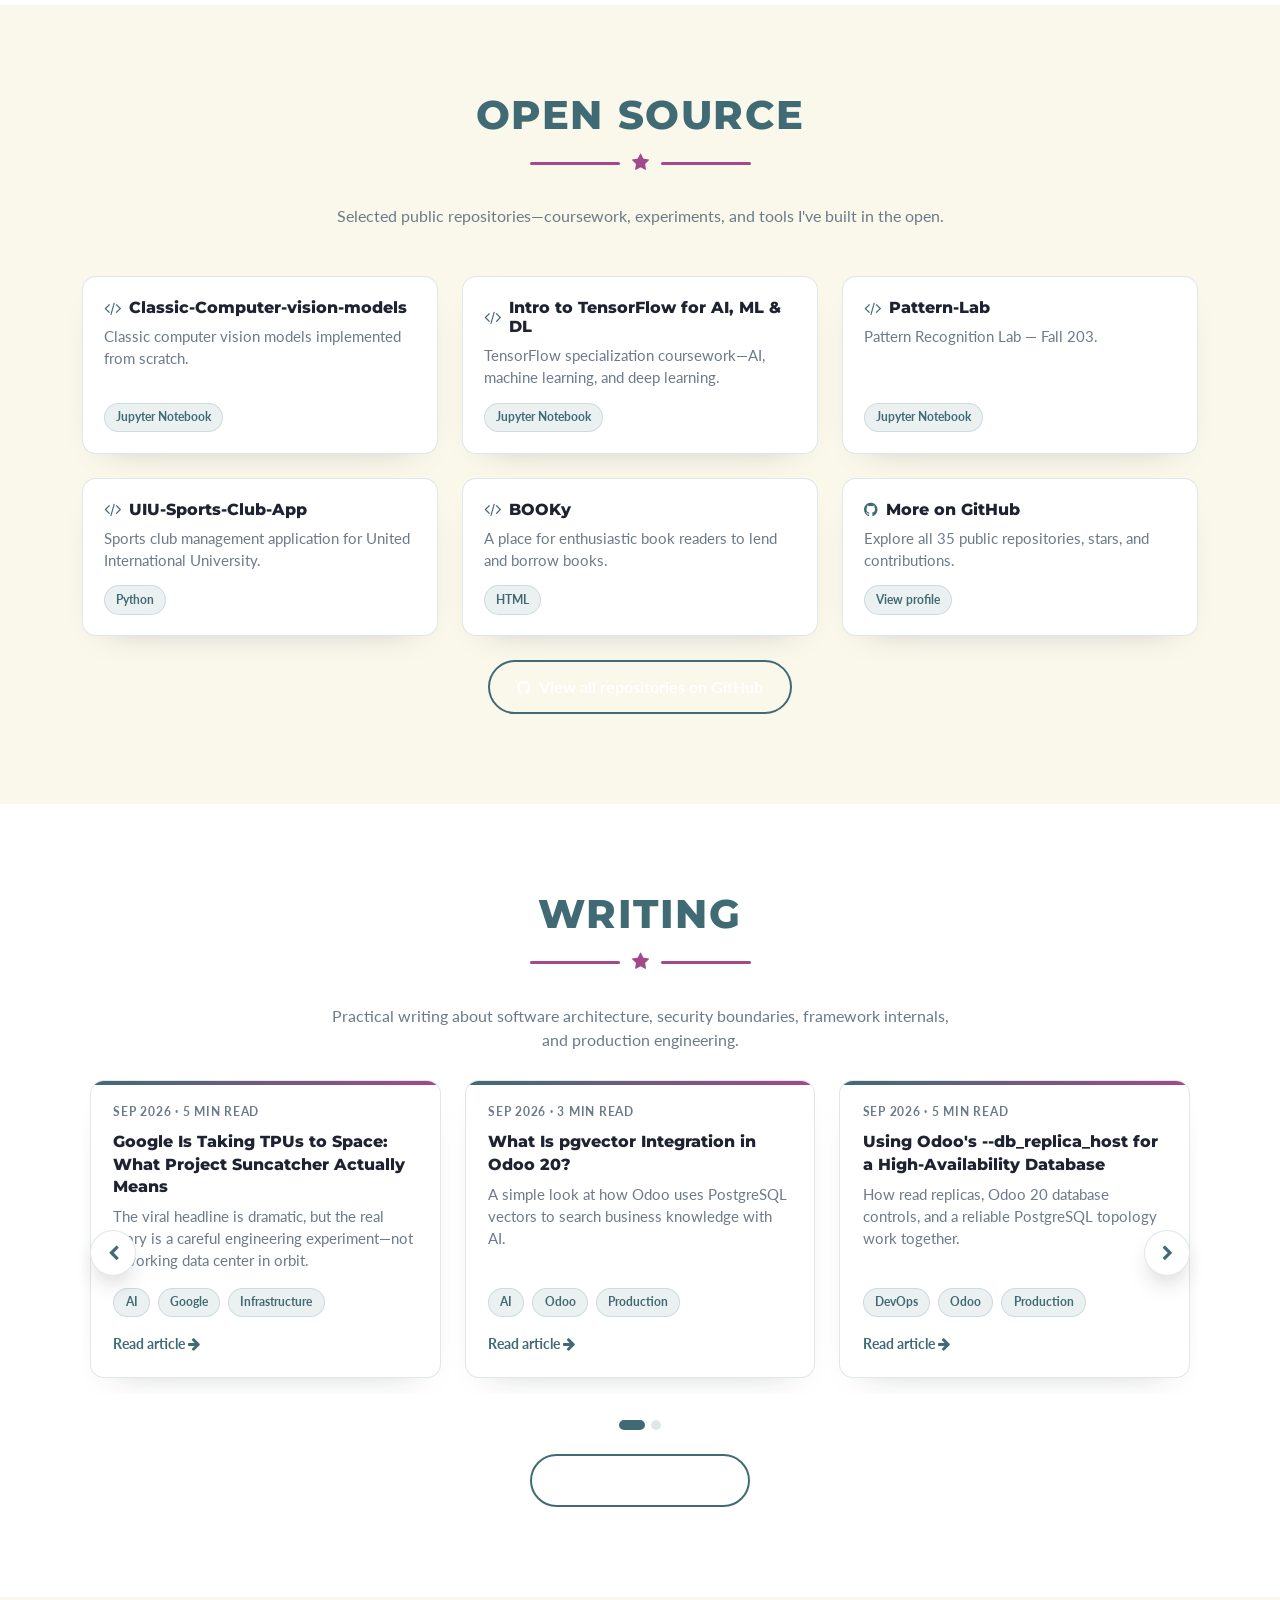
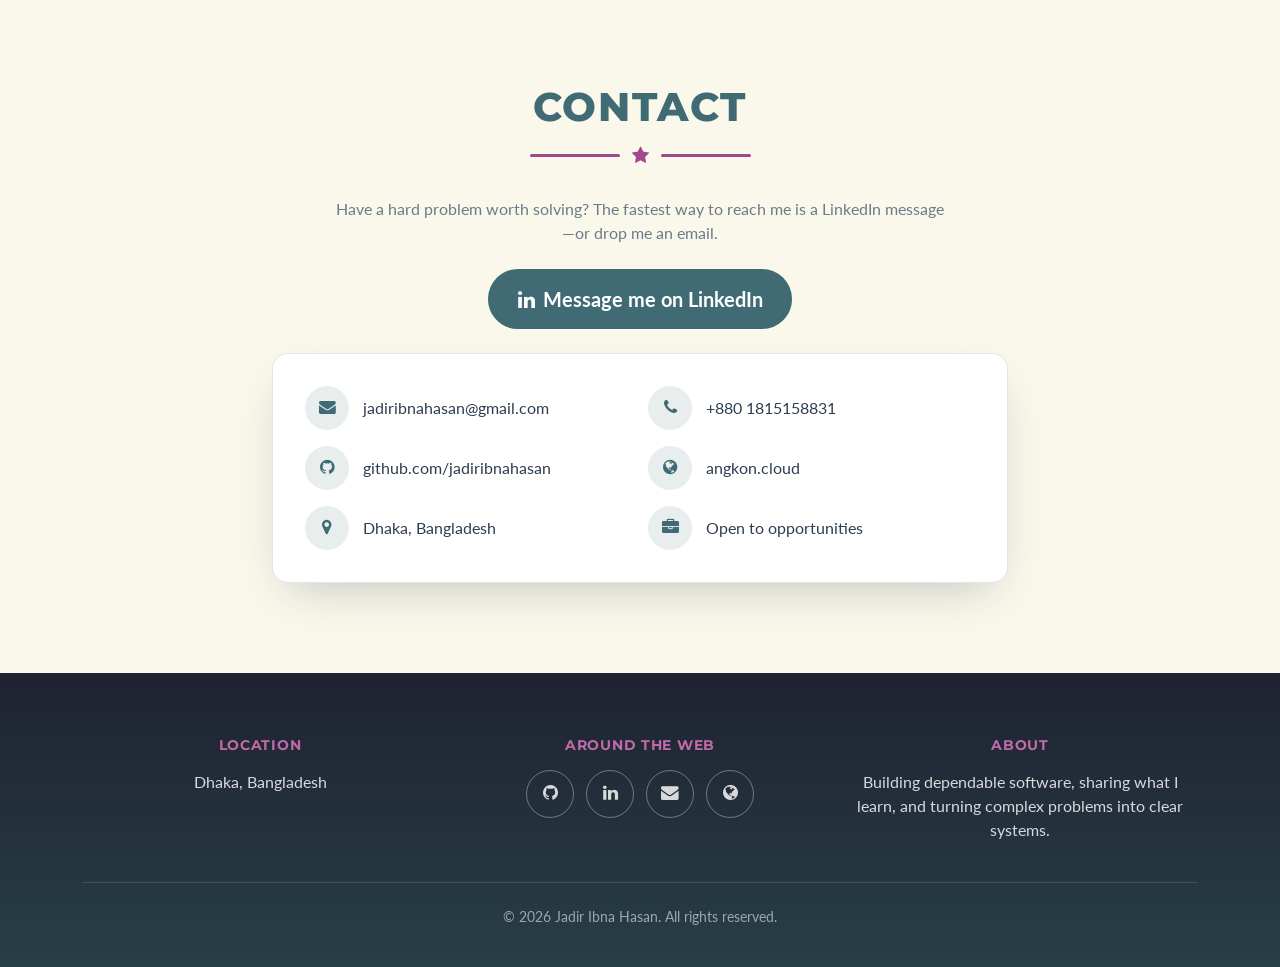
==== commit f645ae43: "[IMP]" ====
--- a/index.html
+++ b/index.html
@@ -111,9 +111,14 @@
                 <div class="timeline-item" data-aos="fade-up">
                     <span class="timeline-dot"></span>
                     <div class="exp-card">
-                        <div class="exp-role">Senior Software Engineer <span class="exp-badge-current">Current</span></div>
-                        <div class="exp-company">Brain Station 23 · Dhaka, Bangladesh</div>
-                        <div class="exp-meta">Feb 2026 — Present · Full-time · On-site</div>
+                        <div class="exp-head">
+                            <span class="exp-logo"><img src="assets/img/bs23_logo.webp" alt="Brain Station 23 logo"></span>
+                            <div>
+                                <div class="exp-role">Senior Software Engineer <span class="exp-badge-current">Current</span></div>
+                                <div class="exp-company">Brain Station 23 · Dhaka, Bangladesh</div>
+                                <div class="exp-meta">Feb 2026 — Present · Full-time · On-site</div>
+                            </div>
+                        </div>
                         <ul class="exp-list">
                             <li>Mapping clients' business cases into deliverable features</li>
                             <li>Breaking down large client requirements into WBS/PRD</li>
@@ -127,9 +132,14 @@
                 <div class="timeline-item" data-aos="fade-up">
                     <span class="timeline-dot"></span>
                     <div class="exp-card">
-                        <div class="exp-role">Senior Software Engineer</div>
-                        <div class="exp-company">Newroz Technologies Limited · Dhaka, Bangladesh</div>
-                        <div class="exp-meta">May 2025 — Feb 2026 · Full-time</div>
+                        <div class="exp-head">
+                            <span class="exp-logo exp-logo--monogram" aria-hidden="true">NT</span>
+                            <div>
+                                <div class="exp-role">Senior Software Engineer</div>
+                                <div class="exp-company">Newroz Technologies Limited · Dhaka, Bangladesh</div>
+                                <div class="exp-meta">May 2025 — Feb 2026 · Full-time</div>
+                            </div>
+                        </div>
                         <ul class="exp-list">
                             <li>Led an Odoo development team, overseeing project delivery and code quality</li>
                             <li>Coordinated requirement breakdown, task assignment, and team reviews</li>
@@ -141,9 +151,14 @@
                 <div class="timeline-item" data-aos="fade-up">
                     <span class="timeline-dot"></span>
                     <div class="exp-card">
-                        <div class="exp-role">Software Engineer</div>
-                        <div class="exp-company">Brain Station 23 · Dhaka, Bangladesh</div>
-                        <div class="exp-meta">Jan 2024 — Apr 2025 · Full-time</div>
+                        <div class="exp-head">
+                            <span class="exp-logo"><img src="assets/img/bs23_logo.webp" alt="Brain Station 23 logo"></span>
+                            <div>
+                                <div class="exp-role">Software Engineer</div>
+                                <div class="exp-company">Brain Station 23 · Dhaka, Bangladesh</div>
+                                <div class="exp-meta">Jan 2024 — Apr 2025 · Full-time</div>
+                            </div>
+                        </div>
                         <ul class="exp-list">
                             <li>Developed Odoo ERP software using Odoo 13, 15 and 16 for several clients</li>
                             <li>Learned to think through business owners' pain points and simplify ERP solutions</li>
@@ -155,9 +170,14 @@
                 <div class="timeline-item" data-aos="fade-up">
                     <span class="timeline-dot"></span>
                     <div class="exp-card">
-                        <div class="exp-role">Associate Software Engineer</div>
-                        <div class="exp-company">Brain Station 23 · Dhaka, Bangladesh</div>
-                        <div class="exp-meta">Feb 2022 — Jan 2024 · Full-time</div>
+                        <div class="exp-head">
+                            <span class="exp-logo"><img src="assets/img/bs23_logo.webp" alt="Brain Station 23 logo"></span>
+                            <div>
+                                <div class="exp-role">Associate Software Engineer</div>
+                                <div class="exp-company">Brain Station 23 · Dhaka, Bangladesh</div>
+                                <div class="exp-meta">Feb 2022 — Jan 2024 · Full-time</div>
+                            </div>
+                        </div>
                         <ul class="exp-list">
                             <li>Built practical experience across Python and optimizing database systems for clients with large operations</li>
                         </ul>
@@ -168,9 +188,14 @@
                 <div class="timeline-item" data-aos="fade-up">
                     <span class="timeline-dot"></span>
                     <div class="exp-card">
-                        <div class="exp-role">Software Engineer Intern</div>
-                        <div class="exp-company">Brain Station 23 · Dhaka, Bangladesh</div>
-                        <div class="exp-meta">Oct 2021 — Jan 2022 · Full-time</div>
+                        <div class="exp-head">
+                            <span class="exp-logo"><img src="assets/img/bs23_logo.webp" alt="Brain Station 23 logo"></span>
+                            <div>
+                                <div class="exp-role">Software Engineer Intern</div>
+                                <div class="exp-company">Brain Station 23 · Dhaka, Bangladesh</div>
+                                <div class="exp-meta">Oct 2021 — Jan 2022 · Full-time</div>
+                            </div>
+                        </div>
                         <ul class="exp-list">
                             <li>Learned Odoo ERP</li>
                             <li>Worked on lots of business cases</li>
--- a/assets/css/custom.css
+++ b/assets/css/custom.css
@@ -1988,6 +1988,48 @@
 }
 
 /* =====================================================================
+   Experience company logos
+   ===================================================================== */
+.exp-head {
+  display: flex;
+  align-items: flex-start;
+  gap: 1rem;
+  margin-bottom: 0.9rem;
+}
+
+.exp-logo {
+  flex: 0 0 auto;
+  display: flex;
+  align-items: center;
+  justify-content: center;
+  width: 76px;
+  height: 48px;
+  background: #fff;
+  border: 1px solid var(--ak-border);
+  border-radius: 10px;
+  padding: 0.35rem 0.6rem;
+  box-shadow: 0 8px 20px -14px rgba(31, 34, 49, 0.35);
+}
+
+.exp-logo img {
+  max-width: 100%;
+  max-height: 100%;
+  object-fit: contain;
+}
+
+.exp-logo--monogram {
+  width: 48px;
+  height: 48px;
+  border: 0;
+  font-family: "Montserrat", sans-serif;
+  font-weight: 800;
+  font-size: 1rem;
+  letter-spacing: 0.02em;
+  color: #fff;
+  background: linear-gradient(135deg, var(--ak-plum), var(--ak-plum-soft));
+}
+
+/* =====================================================================
    Achievements panel (single fancy section)
    ===================================================================== */
 .achievements-panel {
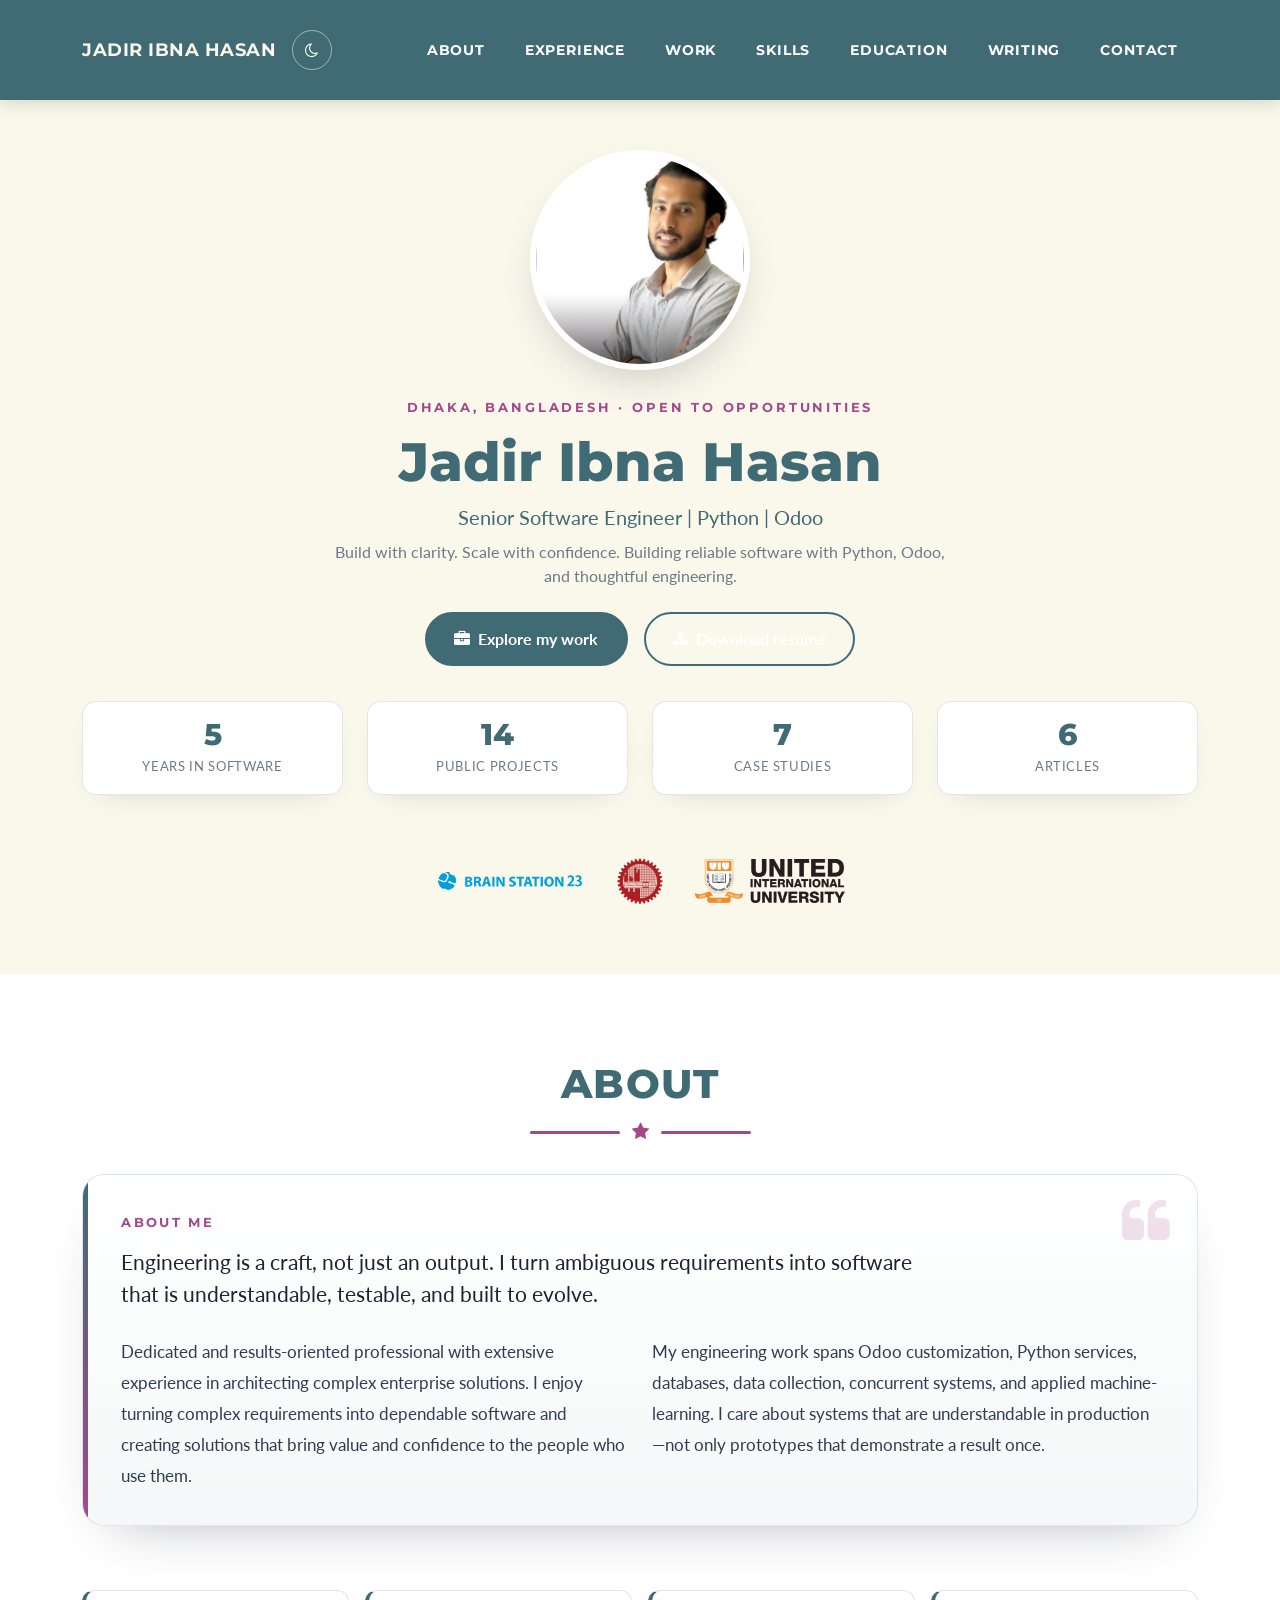
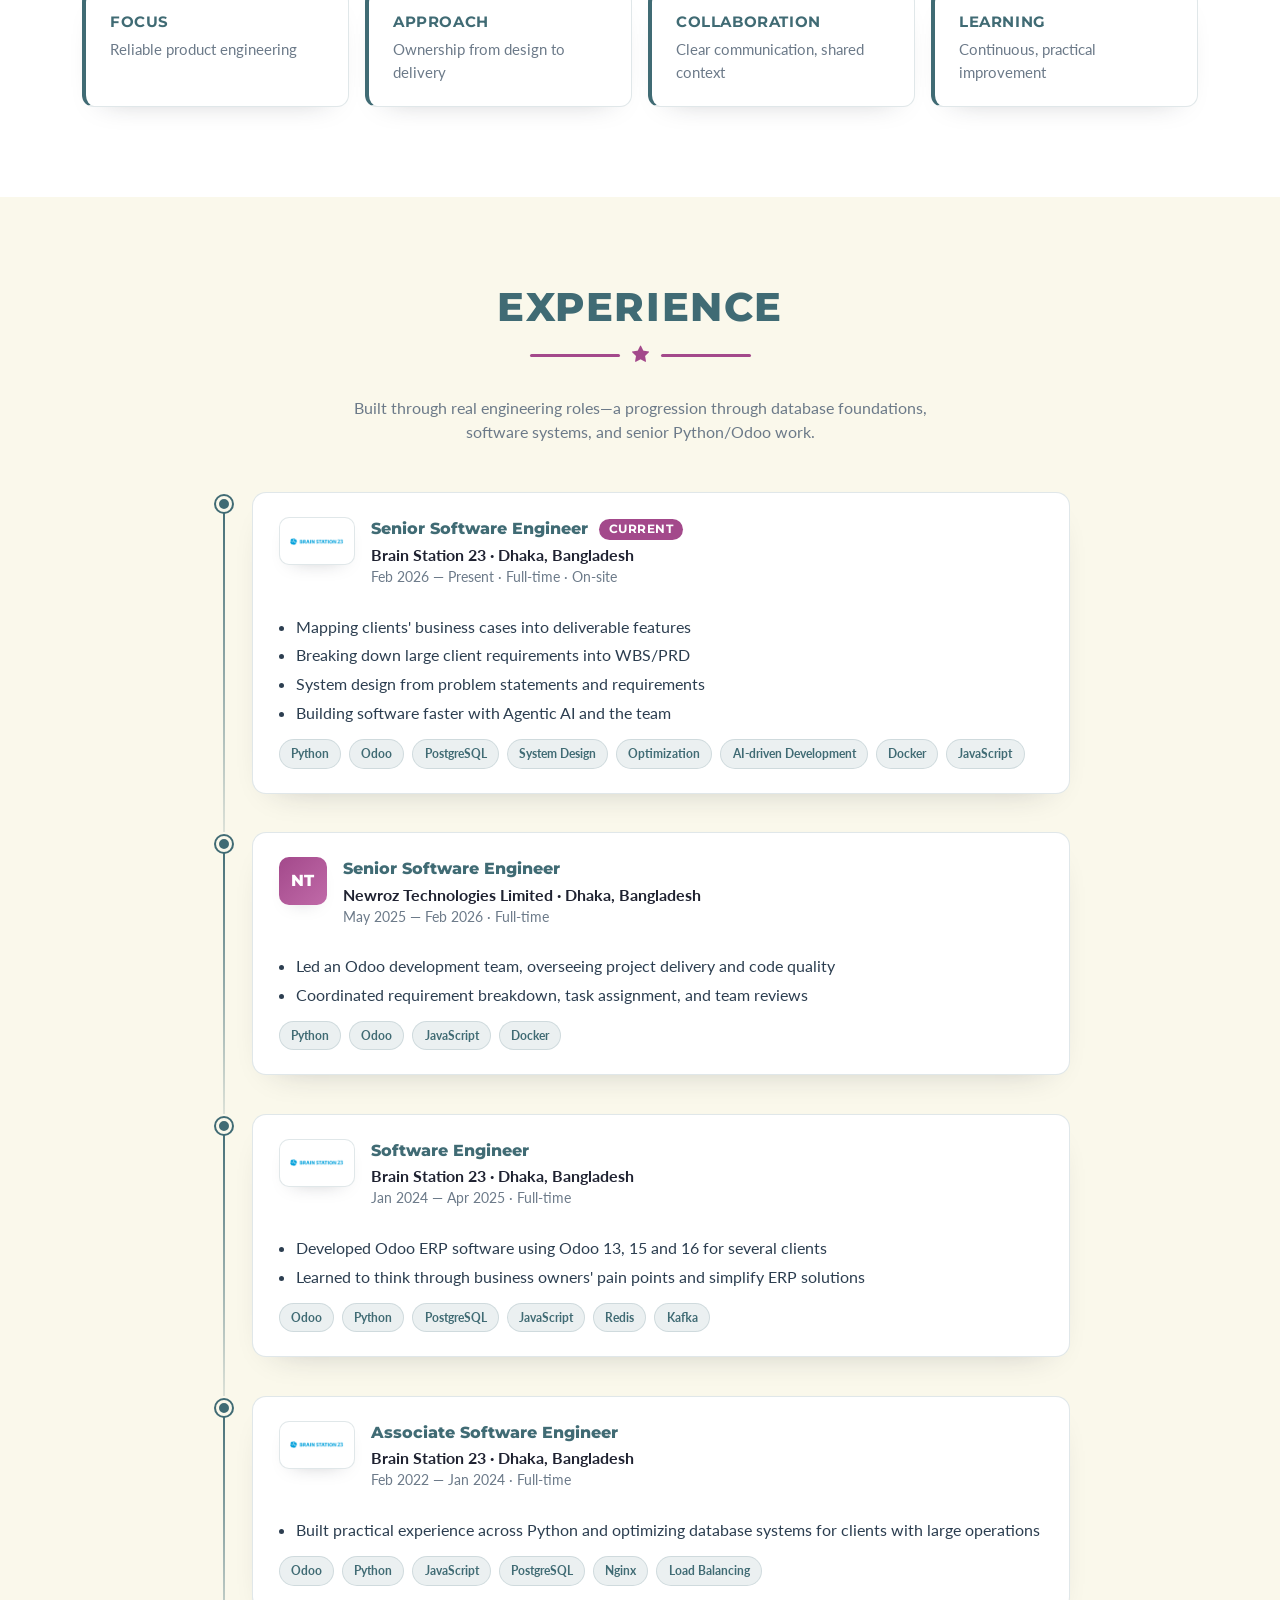
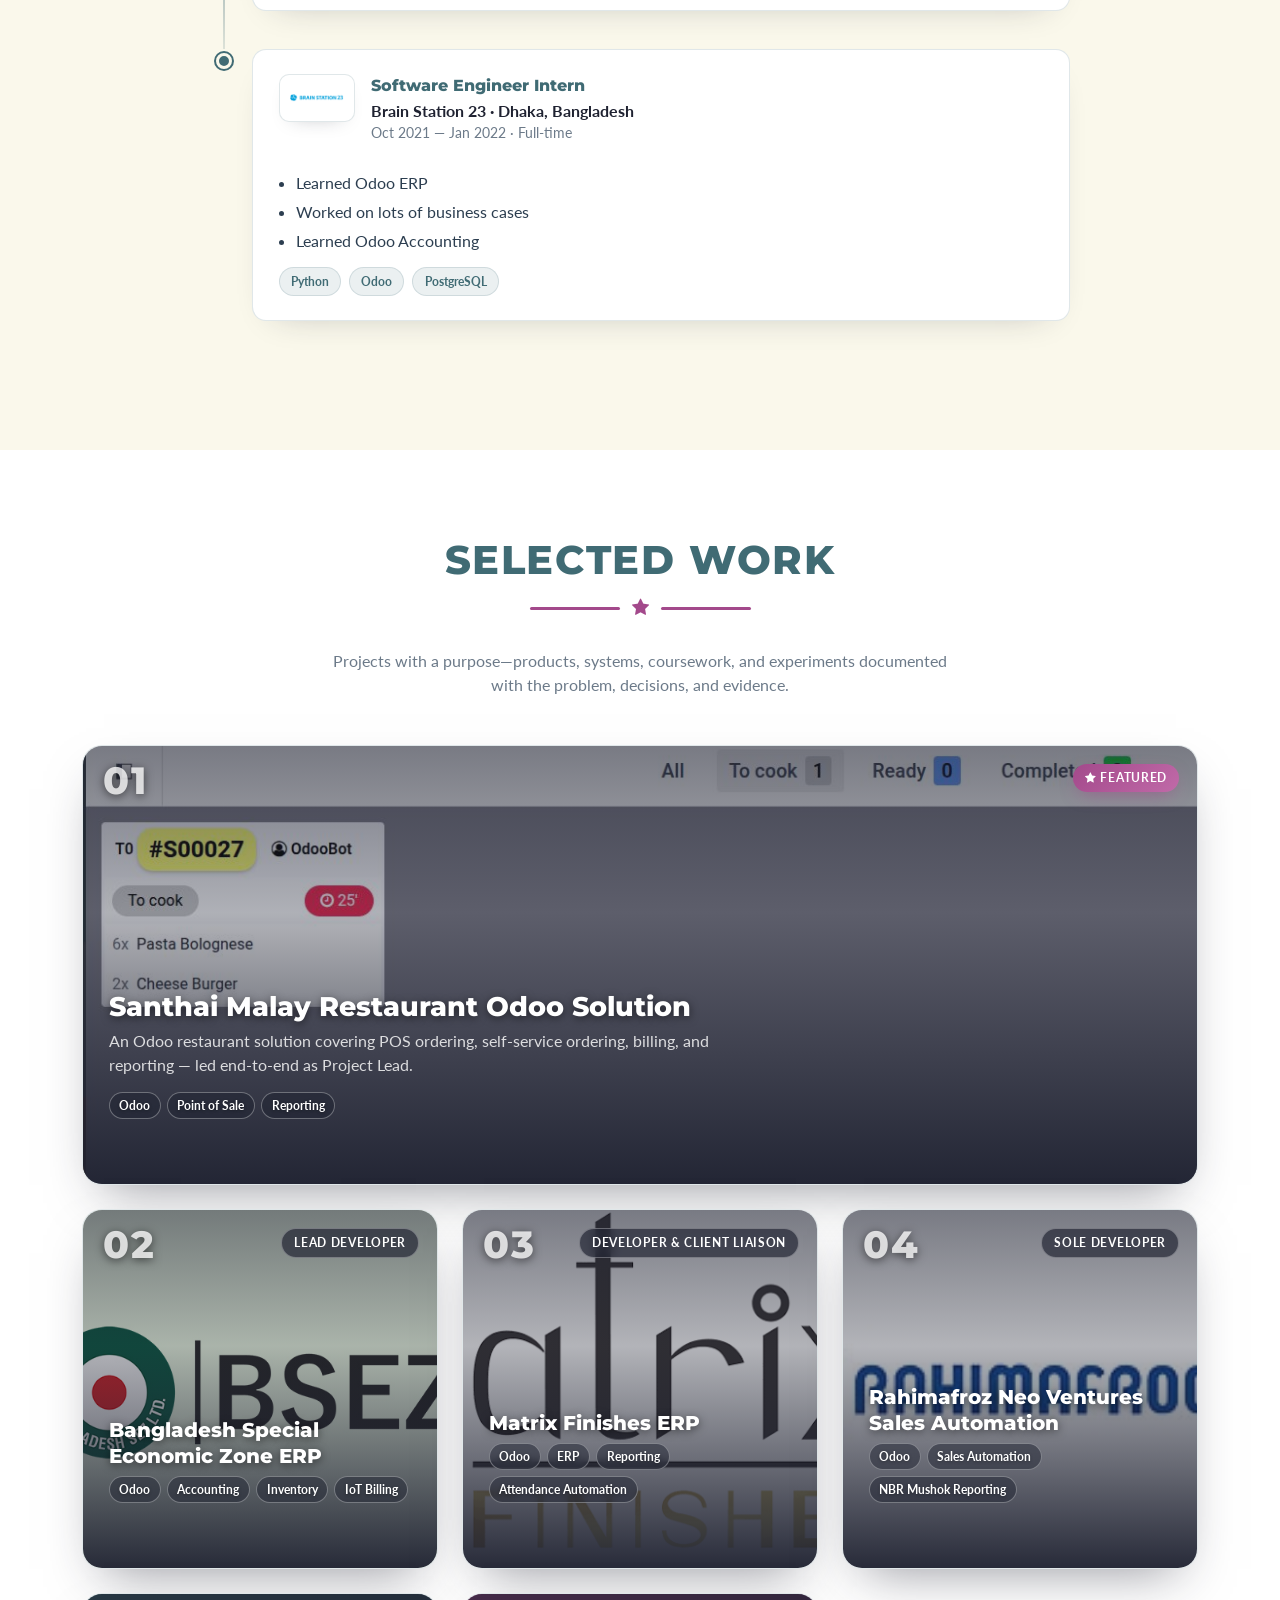
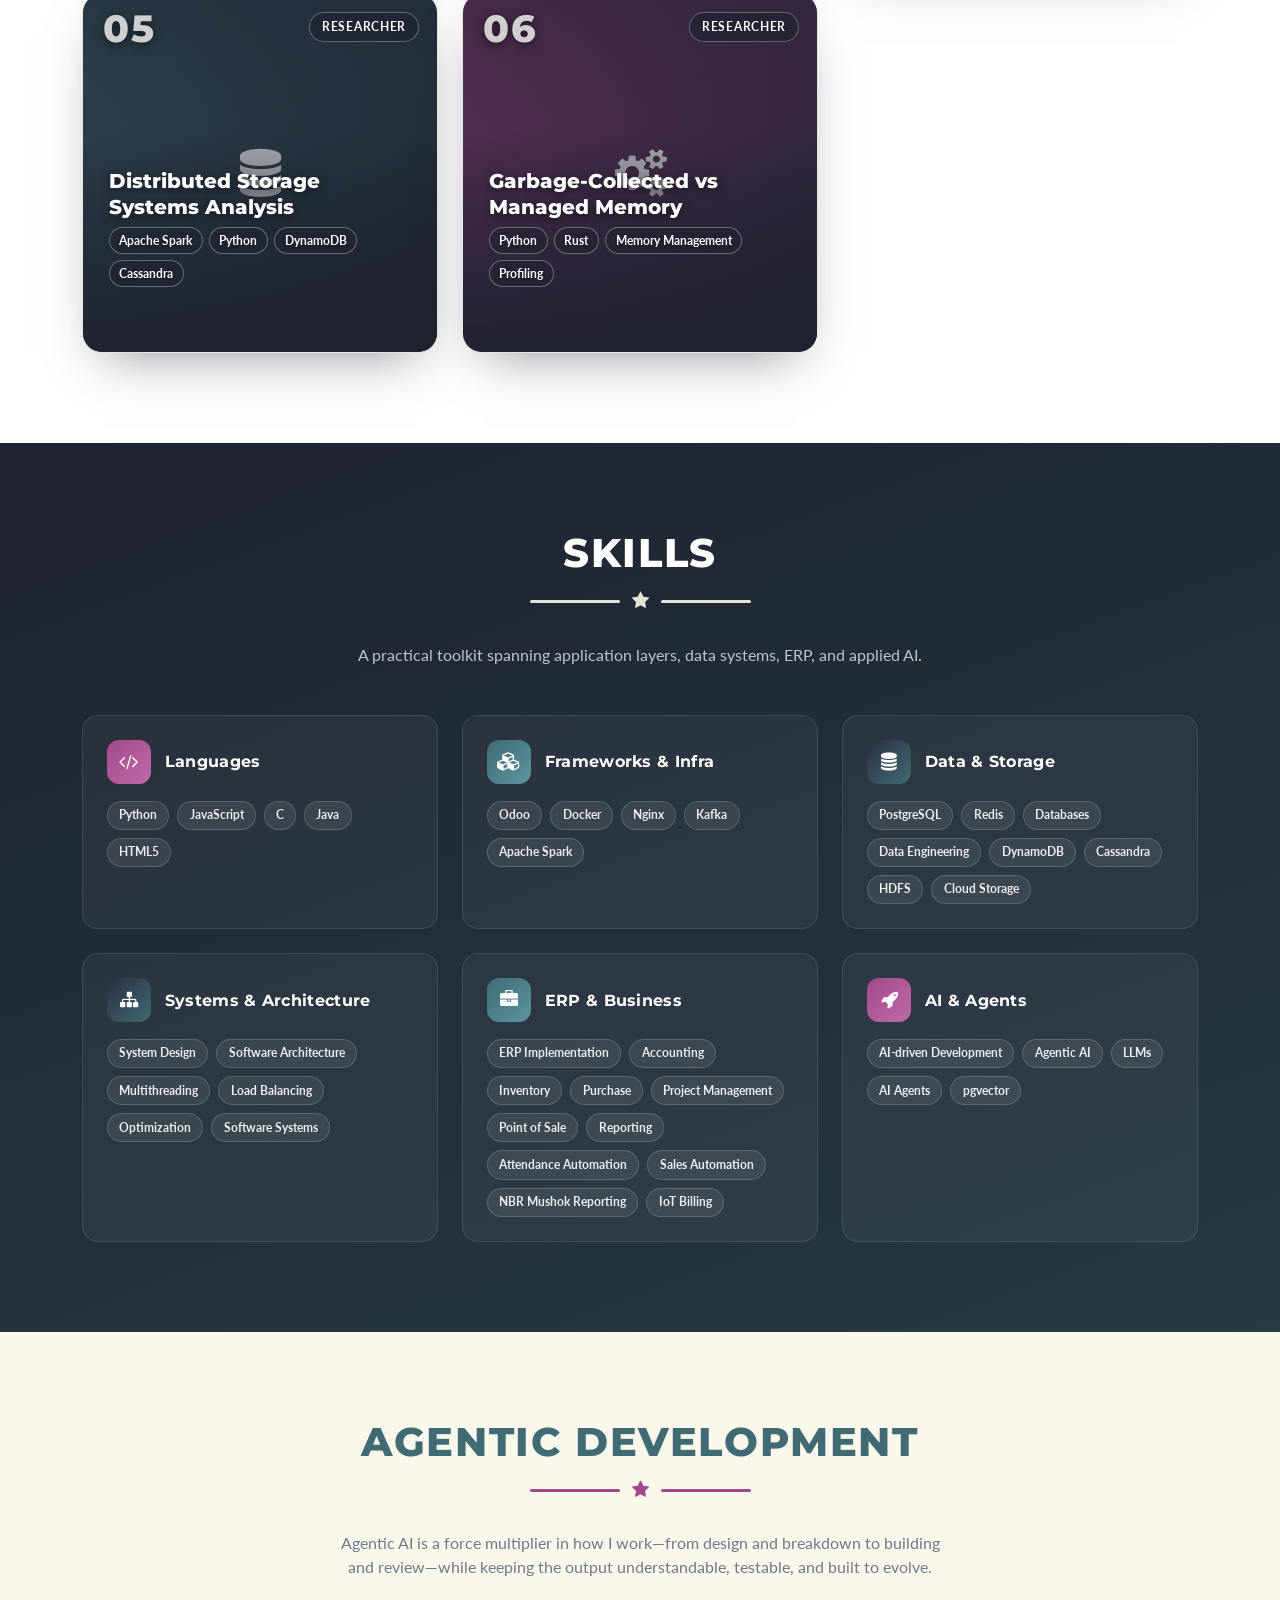
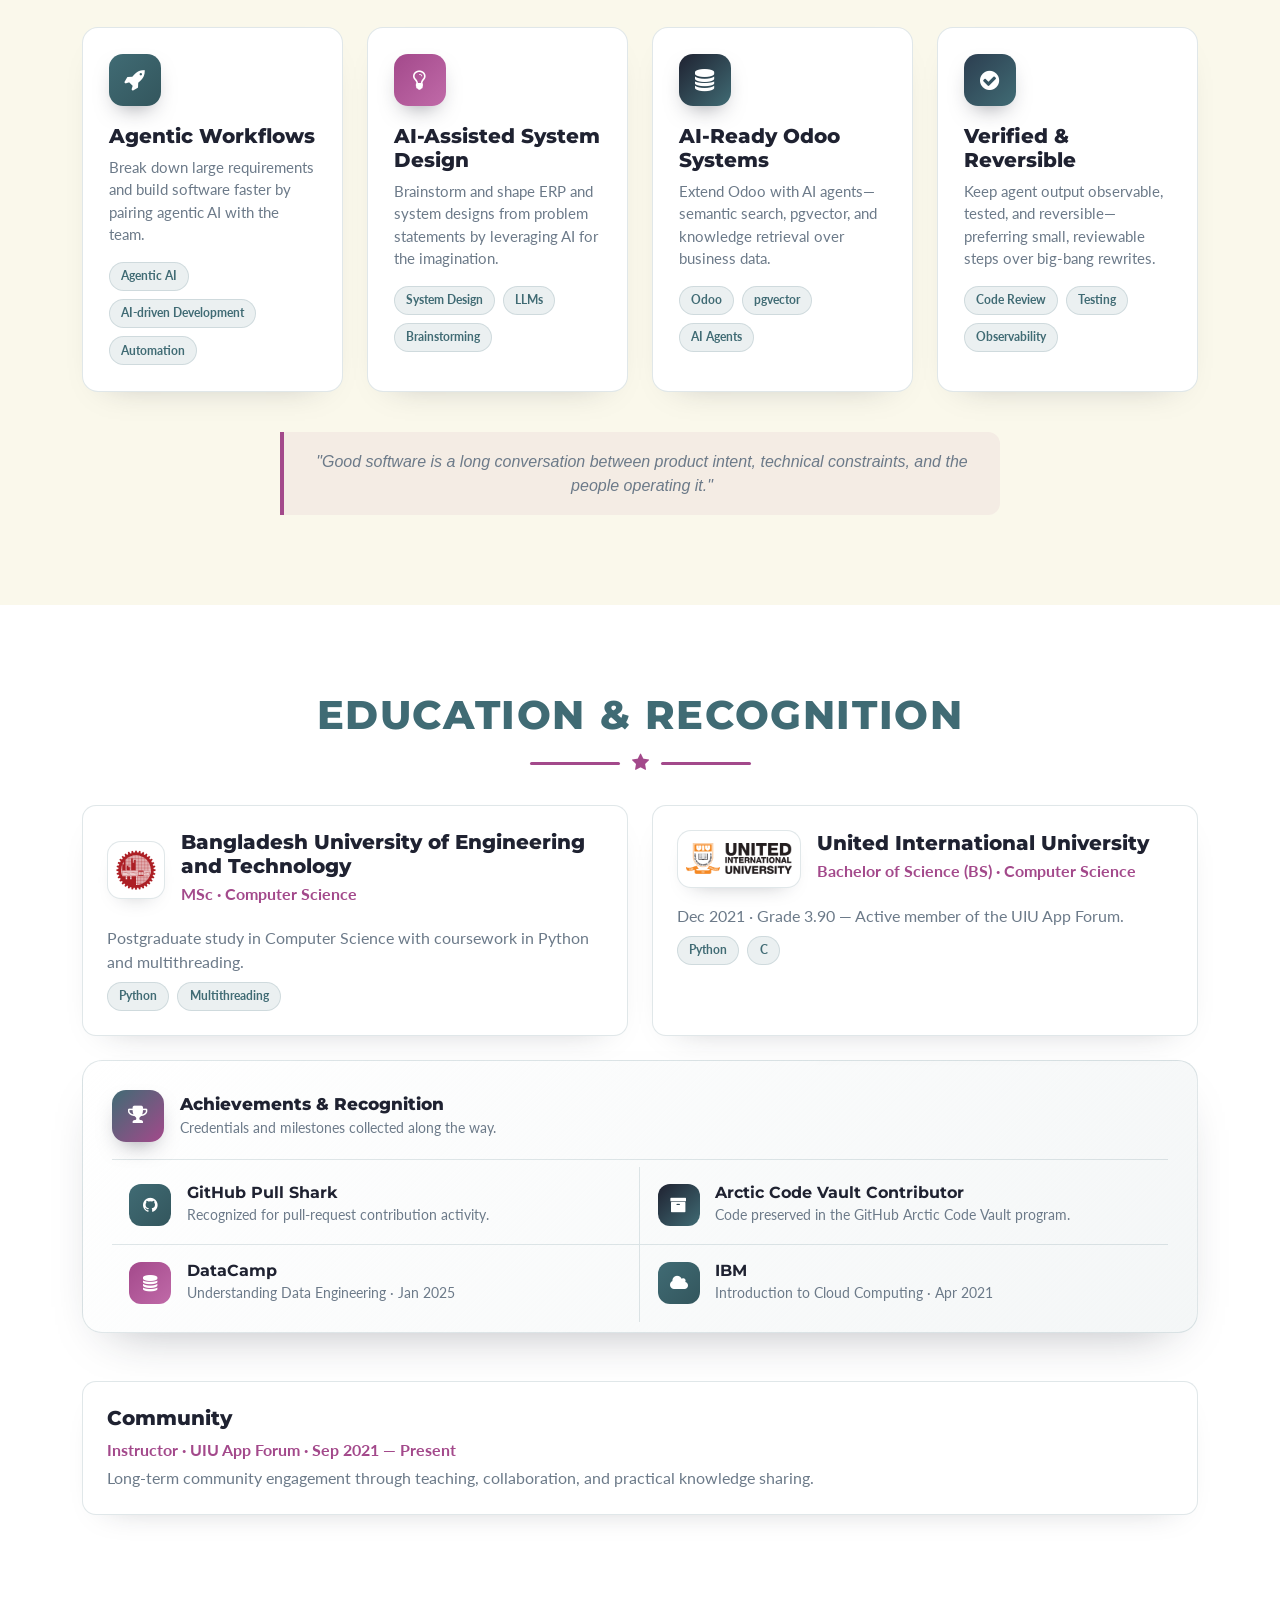
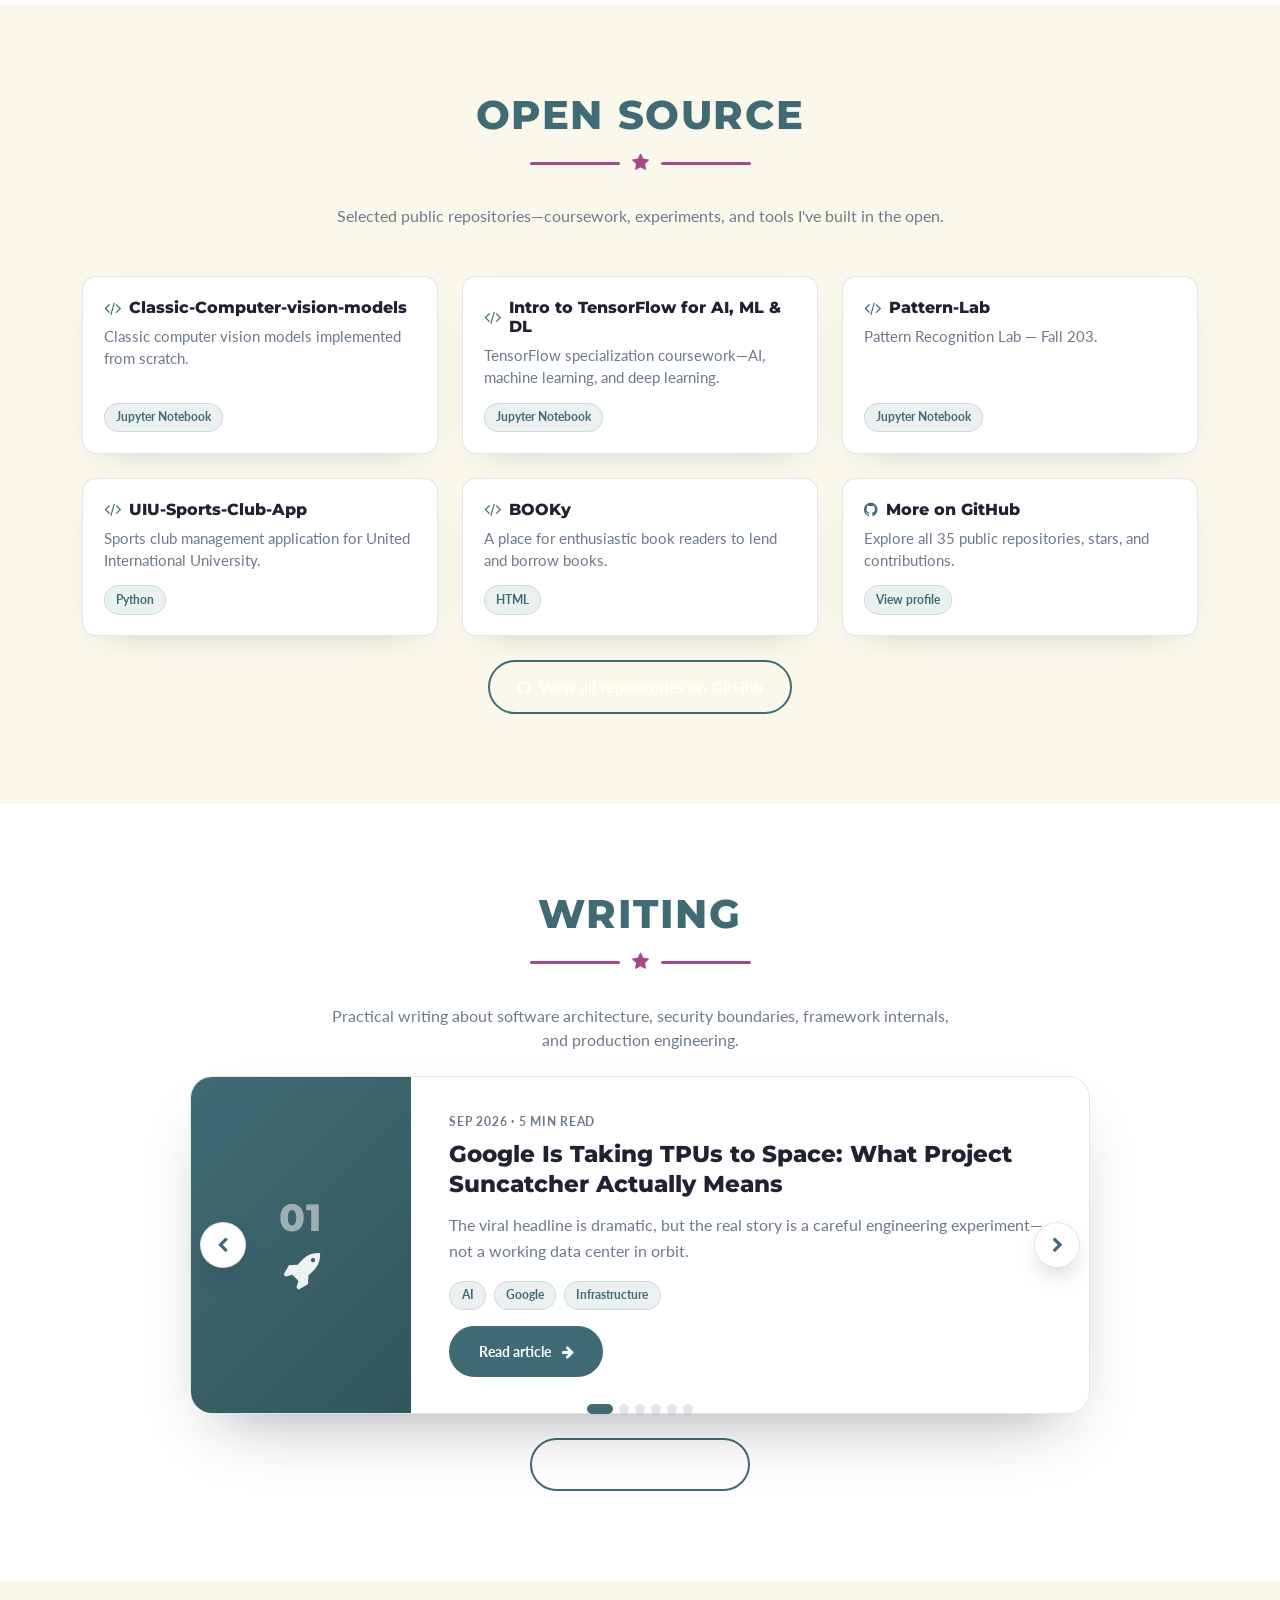
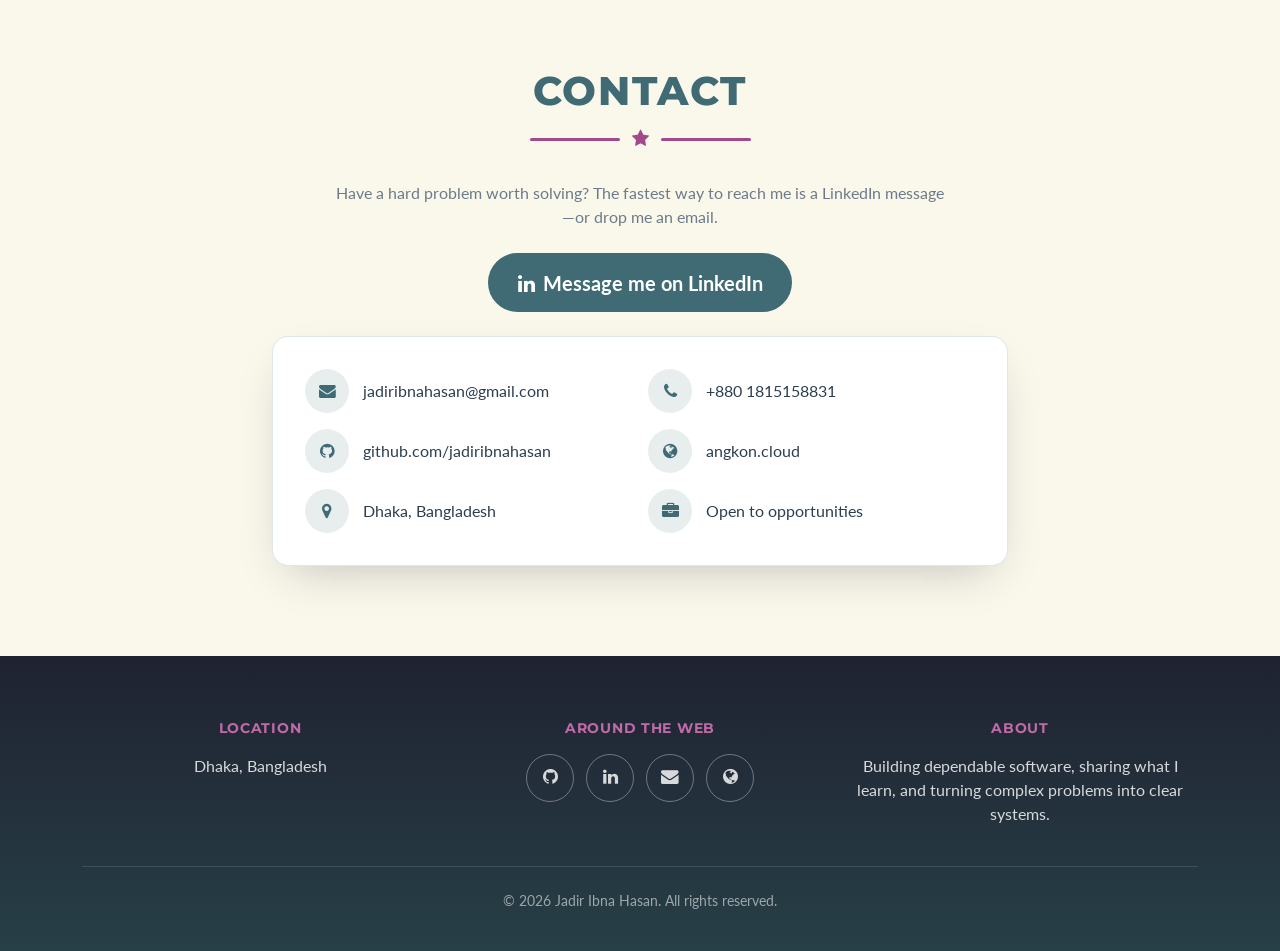
==== commit a1bbd399: "[IMP]" ====
--- a/index.html
+++ b/index.html
@@ -537,73 +537,87 @@
             <h2 class="text-uppercase text-center section-heading" style="color: var(--ak-accent);">Writing</h2>
             <div class="divider text-center"><i class="fa fa-star"></i></div>
             <p class="text-center section-sub mb-4">Practical writing about software architecture, security boundaries, framework internals, and production engineering.</p>
-            <div id="writingCarousel" class="carousel slide carousel-fade writing-carousel" data-bs-ride="carousel" data-bs-interval="6000" data-bs-touch="true" data-aos="fade-up">
+            <div id="writingCarousel" class="carousel slide writing-carousel" data-bs-ride="carousel" data-bs-interval="5000" data-bs-touch="true" data-aos="fade-up">
                 <div class="carousel-indicators">
-                    <button type="button" data-bs-target="#writingCarousel" data-bs-slide-to="0" class="active" aria-current="true" aria-label="Articles 1–3"></button>
-                    <button type="button" data-bs-target="#writingCarousel" data-bs-slide-to="1" aria-label="Articles 4–6"></button>
+                    <button type="button" data-bs-target="#writingCarousel" data-bs-slide-to="0" class="active" aria-current="true" aria-label="Article 1"></button>
+                    <button type="button" data-bs-target="#writingCarousel" data-bs-slide-to="1" aria-label="Article 2"></button>
+                    <button type="button" data-bs-target="#writingCarousel" data-bs-slide-to="2" aria-label="Article 3"></button>
+                    <button type="button" data-bs-target="#writingCarousel" data-bs-slide-to="3" aria-label="Article 4"></button>
+                    <button type="button" data-bs-target="#writingCarousel" data-bs-slide-to="4" aria-label="Article 5"></button>
+                    <button type="button" data-bs-target="#writingCarousel" data-bs-slide-to="5" aria-label="Article 6"></button>
                 </div>
                 <div class="carousel-inner">
                     <div class="carousel-item active">
-                        <div class="row g-4">
-                            <div class="col-lg-4">
-                                <a class="article-card" href="blog/9-google-is-taking-tpus-to-space-what-project-suncatcher-actually-means.html">
-                                    <div class="article-meta">Sep 2026 · 5 min read</div>
-                                    <h5>Google Is Taking TPUs to Space: What Project Suncatcher Actually Means</h5>
-                                    <p class="article-excerpt">The viral headline is dramatic, but the real story is a careful engineering experiment—not a working data center in orbit.</p>
-                                    <div class="tags mt-3"><span class="tag">AI</span><span class="tag">Google</span><span class="tag">Infrastructure</span></div>
-                                    <div class="article-read mt-3"><span>Read article</span> <i class="fa fa-arrow-right"></i></div>
-                                </a>
-                            </div>
-                            <div class="col-lg-4">
-                                <a class="article-card" href="blog/8-what-is-pgvector-integration-in-odoo-20.html">
-                                    <div class="article-meta">Sep 2026 · 3 min read</div>
-                                    <h5>What Is pgvector Integration in Odoo 20?</h5>
-                                    <p class="article-excerpt">A simple look at how Odoo uses PostgreSQL vectors to search business knowledge with AI.</p>
-                                    <div class="tags mt-3"><span class="tag">AI</span><span class="tag">Odoo</span><span class="tag">Production</span></div>
-                                    <div class="article-read mt-3"><span>Read article</span> <i class="fa fa-arrow-right"></i></div>
-                                </a>
-                            </div>
-                            <div class="col-lg-4">
-                                <a class="article-card" href="blog/7-using-odoo-s-db-replica-host-for-a-high-availability-database.html">
-                                    <div class="article-meta">Sep 2026 · 5 min read</div>
-                                    <h5>Using Odoo's --db_replica_host for a High-Availability Database</h5>
-                                    <p class="article-excerpt">How read replicas, Odoo 20 database controls, and a reliable PostgreSQL topology work together.</p>
-                                    <div class="tags mt-3"><span class="tag">DevOps</span><span class="tag">Odoo</span><span class="tag">Production</span></div>
-                                    <div class="article-read mt-3"><span>Read article</span> <i class="fa fa-arrow-right"></i></div>
-                                </a>
-                            </div>
-                        </div>
+                        <article class="writing-slide">
+                            <div class="writing-slide-media grad-1"><span class="writing-slide-index">01</span><i class="fa fa-rocket"></i></div>
+                            <div class="writing-slide-body">
+                                <div class="article-meta">Sep 2026 · 5 min read</div>
+                                <h3>Google Is Taking TPUs to Space: What Project Suncatcher Actually Means</h3>
+                                <p class="writing-slide-excerpt">The viral headline is dramatic, but the real story is a careful engineering experiment—not a working data center in orbit.</p>
+                                <div class="tags"><span class="tag">AI</span><span class="tag">Google</span><span class="tag">Infrastructure</span></div>
+                                <div class="mt-3"><a class="btn btn-ak btn-sm" href="blog/9-google-is-taking-tpus-to-space-what-project-suncatcher-actually-means.html">Read article <i class="fa fa-arrow-right ms-2"></i></a></div>
+                            </div>
+                        </article>
                     </div>
                     <div class="carousel-item">
-                        <div class="row g-4">
-                            <div class="col-lg-4">
-                                <a class="article-card" href="blog/3-what-i-learned-structuring-an-odoo-19-custom-addon.html">
-                                    <div class="article-meta">Sep 2026 · 2 min read</div>
-                                    <h5>What I Learned Structuring an Odoo 19 Custom Addon</h5>
-                                    <p class="article-excerpt">Models, access rules, editor UX, and a read-only delivery endpoint are one system—not four unrelated files.</p>
-                                    <div class="tags mt-3"><span class="tag">Architecture</span><span class="tag">Odoo</span><span class="tag">Python</span></div>
-                                    <div class="article-read mt-3"><span>Read article</span> <i class="fa fa-arrow-right"></i></div>
-                                </a>
-                            </div>
-                            <div class="col-lg-4">
-                                <a class="article-card" href="blog/4-a-practical-docker-compose-topology-for-odoo-and-astro.html">
-                                    <div class="article-meta">Sep 2026 · 2 min read</div>
-                                    <h5>A Practical Docker Compose Topology for Odoo and Astro</h5>
-                                    <p class="article-excerpt">Private services, automatic TLS, health checks, persistent volumes, and a clean path to backup and restore.</p>
-                                    <div class="tags mt-3"><span class="tag">DevOps</span><span class="tag">Docker</span><span class="tag">Production</span></div>
-                                    <div class="article-read mt-3"><span>Read article</span> <i class="fa fa-arrow-right"></i></div>
-                                </a>
-                            </div>
-                            <div class="col-lg-4">
-                                <a class="article-card" href="blog/2-designing-a-safe-astro-odoo-content-boundary.html">
-                                    <div class="article-meta">Sep 2026 · 2 min read</div>
-                                    <h5>Designing a Safe Astro–Odoo Content Boundary</h5>
-                                    <p class="article-excerpt">How to keep an editorial backend powerful without leaking credentials or unpublished records.</p>
-                                    <div class="tags mt-3"><span class="tag">Astro</span><span class="tag">Odoo</span><span class="tag">Security</span></div>
-                                    <div class="article-read mt-3"><span>Read article</span> <i class="fa fa-arrow-right"></i></div>
-                                </a>
-                            </div>
-                        </div>
+                        <article class="writing-slide">
+                            <div class="writing-slide-media grad-2"><span class="writing-slide-index">02</span><i class="fa fa-database"></i></div>
+                            <div class="writing-slide-body">
+                                <div class="article-meta">Sep 2026 · 3 min read</div>
+                                <h3>What Is pgvector Integration in Odoo 20?</h3>
+                                <p class="writing-slide-excerpt">A simple look at how Odoo uses PostgreSQL vectors to search business knowledge with AI.</p>
+                                <div class="tags"><span class="tag">AI</span><span class="tag">Odoo</span><span class="tag">Production</span></div>
+                                <div class="mt-3"><a class="btn btn-ak btn-sm" href="blog/8-what-is-pgvector-integration-in-odoo-20.html">Read article <i class="fa fa-arrow-right ms-2"></i></a></div>
+                            </div>
+                        </article>
+                    </div>
+                    <div class="carousel-item">
+                        <article class="writing-slide">
+                            <div class="writing-slide-media grad-3"><span class="writing-slide-index">03</span><i class="fa fa-server"></i></div>
+                            <div class="writing-slide-body">
+                                <div class="article-meta">Sep 2026 · 5 min read</div>
+                                <h3>Using Odoo's --db_replica_host for a High-Availability Database</h3>
+                                <p class="writing-slide-excerpt">How read replicas, Odoo 20 database controls, and a reliable PostgreSQL topology work together.</p>
+                                <div class="tags"><span class="tag">DevOps</span><span class="tag">Odoo</span><span class="tag">Production</span></div>
+                                <div class="mt-3"><a class="btn btn-ak btn-sm" href="blog/7-using-odoo-s-db-replica-host-for-a-high-availability-database.html">Read article <i class="fa fa-arrow-right ms-2"></i></a></div>
+                            </div>
+                        </article>
+                    </div>
+                    <div class="carousel-item">
+                        <article class="writing-slide">
+                            <div class="writing-slide-media grad-4"><span class="writing-slide-index">04</span><i class="fa fa-cubes"></i></div>
+                            <div class="writing-slide-body">
+                                <div class="article-meta">Sep 2026 · 2 min read</div>
+                                <h3>What I Learned Structuring an Odoo 19 Custom Addon</h3>
+                                <p class="writing-slide-excerpt">Models, access rules, editor UX, and a read-only delivery endpoint are one system—not four unrelated files.</p>
+                                <div class="tags"><span class="tag">Architecture</span><span class="tag">Odoo</span><span class="tag">Python</span></div>
+                                <div class="mt-3"><a class="btn btn-ak btn-sm" href="blog/3-what-i-learned-structuring-an-odoo-19-custom-addon.html">Read article <i class="fa fa-arrow-right ms-2"></i></a></div>
+                            </div>
+                        </article>
+                    </div>
+                    <div class="carousel-item">
+                        <article class="writing-slide">
+                            <div class="writing-slide-media grad-5"><span class="writing-slide-index">05</span><i class="fa fa-ship"></i></div>
+                            <div class="writing-slide-body">
+                                <div class="article-meta">Sep 2026 · 2 min read</div>
+                                <h3>A Practical Docker Compose Topology for Odoo and Astro</h3>
+                                <p class="writing-slide-excerpt">Private services, automatic TLS, health checks, persistent volumes, and a clean path to backup and restore.</p>
+                                <div class="tags"><span class="tag">DevOps</span><span class="tag">Docker</span><span class="tag">Production</span></div>
+                                <div class="mt-3"><a class="btn btn-ak btn-sm" href="blog/4-a-practical-docker-compose-topology-for-odoo-and-astro.html">Read article <i class="fa fa-arrow-right ms-2"></i></a></div>
+                            </div>
+                        </article>
+                    </div>
+                    <div class="carousel-item">
+                        <article class="writing-slide">
+                            <div class="writing-slide-media grad-6"><span class="writing-slide-index">06</span><i class="fa fa-shield"></i></div>
+                            <div class="writing-slide-body">
+                                <div class="article-meta">Sep 2026 · 2 min read</div>
+                                <h3>Designing a Safe Astro–Odoo Content Boundary</h3>
+                                <p class="writing-slide-excerpt">How to keep an editorial backend powerful without leaking credentials or unpublished records.</p>
+                                <div class="tags"><span class="tag">Astro</span><span class="tag">Odoo</span><span class="tag">Security</span></div>
+                                <div class="mt-3"><a class="btn btn-ak btn-sm" href="blog/2-designing-a-safe-astro-odoo-content-boundary.html">Read article <i class="fa fa-arrow-right ms-2"></i></a></div>
+                            </div>
+                        </article>
                     </div>
                 </div>
                 <button class="carousel-control-prev" type="button" data-bs-target="#writingCarousel" data-bs-slide="prev">
--- a/assets/css/custom.css
+++ b/assets/css/custom.css
@@ -2130,14 +2130,75 @@
 }
 
 /* =====================================================================
-   Writing carousel
+   Writing carousel (Bootstrap-native slide)
    ===================================================================== */
 .writing-carousel {
-  padding-bottom: 2.25rem;
-}
-
-.writing-carousel .carousel-item {
-  padding: 0.25rem 0.5rem 1rem;
+  max-width: 900px;
+  margin: 0 auto;
+}
+
+.writing-carousel .carousel-inner {
+  border-radius: 22px;
+  box-shadow: 0 30px 65px -32px rgba(31, 34, 49, 0.45);
+}
+
+.writing-slide {
+  display: flex;
+  align-items: stretch;
+  background: var(--ak-surface);
+  border: 1px solid var(--ak-border);
+  border-radius: 22px;
+  overflow: hidden;
+}
+
+.writing-slide-media {
+  flex: 0 0 220px;
+  display: flex;
+  flex-direction: column;
+  align-items: center;
+  justify-content: center;
+  gap: 0.75rem;
+  color: #fff;
+  padding: 2rem 1.25rem;
+  text-align: center;
+}
+
+.writing-slide-media .fa {
+  font-size: 2.5rem;
+  opacity: 0.92;
+}
+
+.writing-slide-index {
+  font-family: "Montserrat", sans-serif;
+  font-weight: 800;
+  font-size: 2.4rem;
+  line-height: 1;
+  letter-spacing: 0.04em;
+  color: rgba(255, 255, 255, 0.5);
+}
+
+.writing-slide-body {
+  flex: 1;
+  padding: 2.25rem 2.4rem;
+  display: flex;
+  flex-direction: column;
+  justify-content: center;
+}
+
+.writing-slide-body h3 {
+  font-family: "Montserrat", sans-serif;
+  font-weight: 800;
+  color: var(--ak-heading);
+  font-size: 1.45rem;
+  line-height: 1.3;
+  margin: 0.5rem 0 0.75rem;
+}
+
+.writing-slide-excerpt {
+  color: var(--ak-muted);
+  font-size: 0.98rem;
+  line-height: 1.7;
+  margin-bottom: 1rem;
 }
 
 .writing-carousel .carousel-indicators {
@@ -2171,11 +2232,11 @@
 }
 
 .writing-carousel .carousel-control-prev {
-  left: 0.5rem;
+  left: 0.6rem;
 }
 
 .writing-carousel .carousel-control-next {
-  right: 0.5rem;
+  right: 0.6rem;
 }
 
 .writing-ctrl-icon {
@@ -2200,21 +2261,6 @@
   transform: scale(1.06);
 }
 
-.writing-carousel .article-card {
-  position: relative;
-  overflow: hidden;
-}
-
-.writing-carousel .article-card::before {
-  content: "";
-  position: absolute;
-  top: 0;
-  left: 0;
-  right: 0;
-  height: 4px;
-  background: linear-gradient(90deg, var(--ak-teal), var(--ak-plum));
-}
-
 /* =====================================================================
    Responsive tweaks for new components
    ===================================================================== */
@@ -2234,6 +2280,29 @@
   .ach-item:last-child {
     border-bottom: 0;
   }
+  .writing-slide {
+    flex-direction: column;
+  }
+  .writing-slide-media {
+    flex: 0 0 auto;
+    flex-direction: row;
+    justify-content: flex-start;
+    gap: 1rem;
+    padding: 1rem 1.25rem;
+    text-align: left;
+  }
+  .writing-slide-media .fa {
+    font-size: 1.5rem;
+  }
+  .writing-slide-index {
+    font-size: 1.5rem;
+  }
+  .writing-slide-body {
+    padding: 1.5rem 1.4rem 1.7rem;
+  }
+  .writing-slide-body h3 {
+    font-size: 1.2rem;
+  }
   .writing-carousel .carousel-control-prev,
   .writing-carousel .carousel-control-next {
     width: 40px;
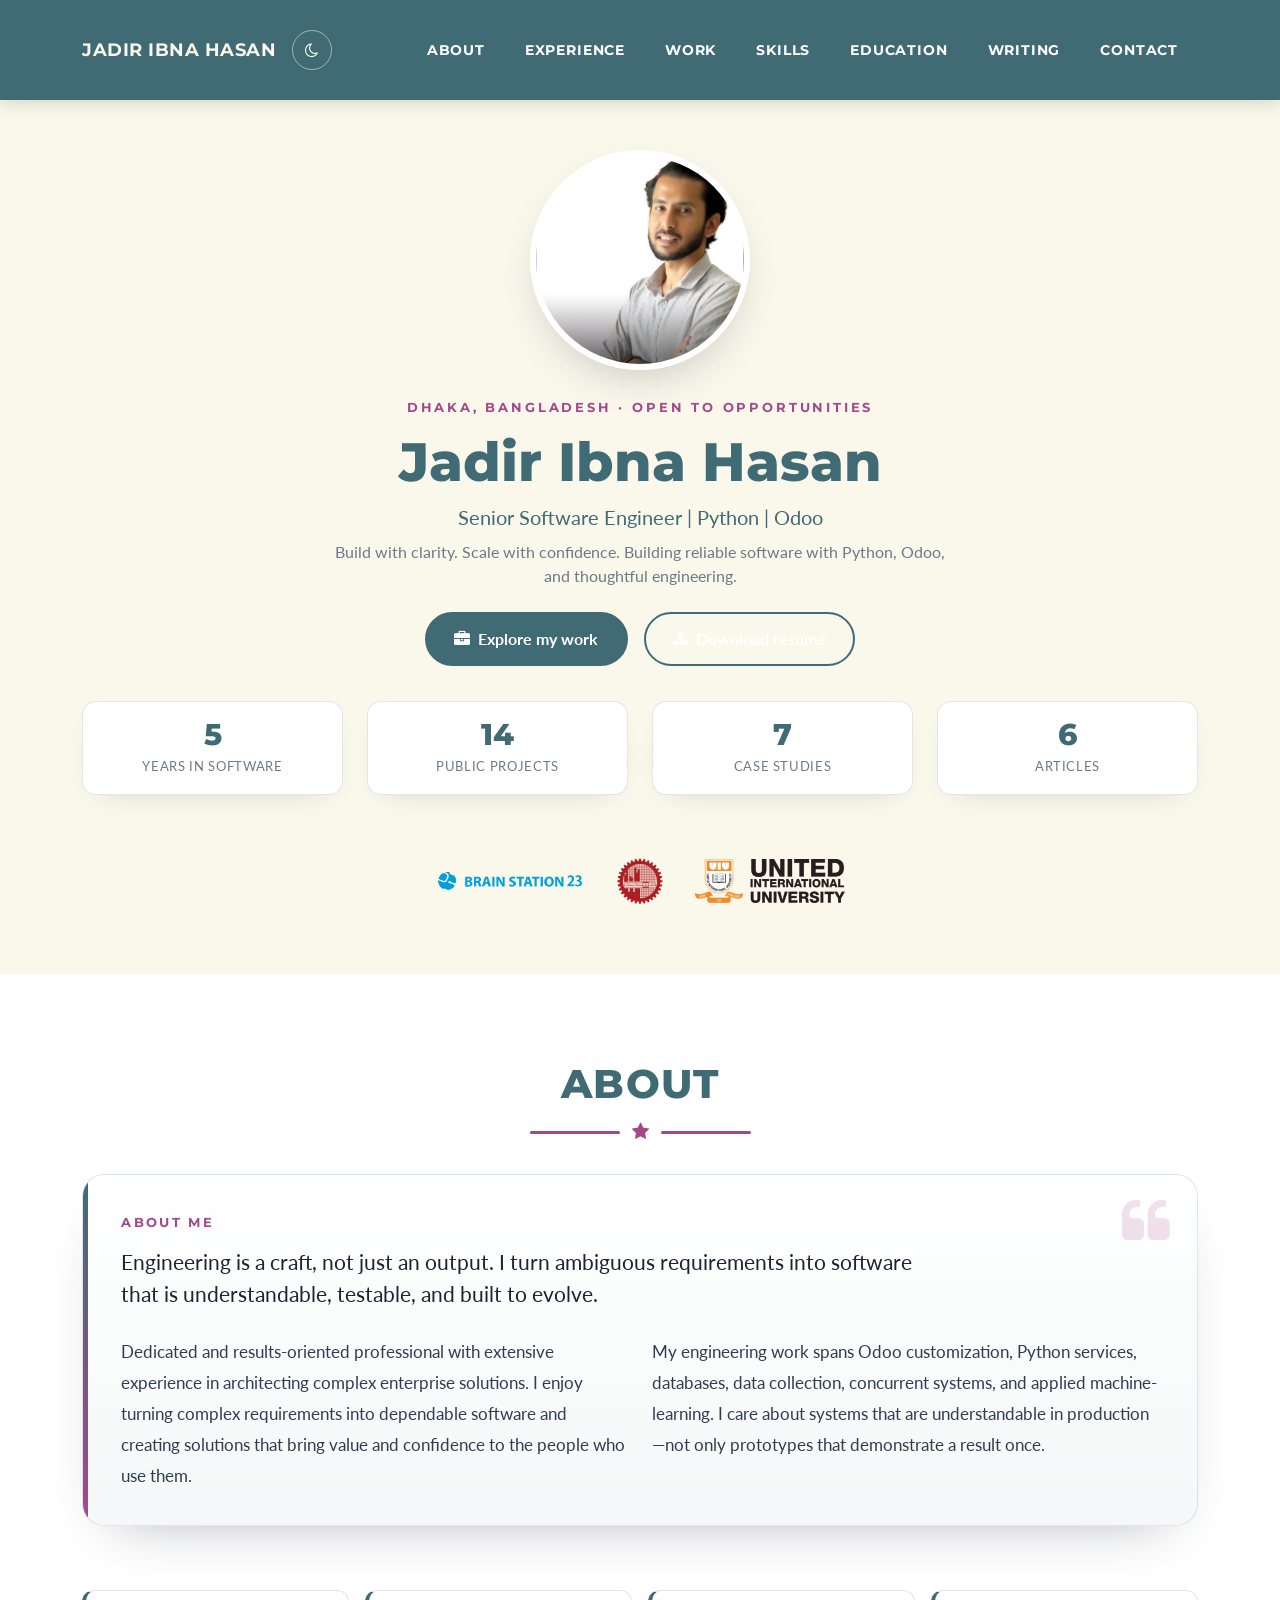
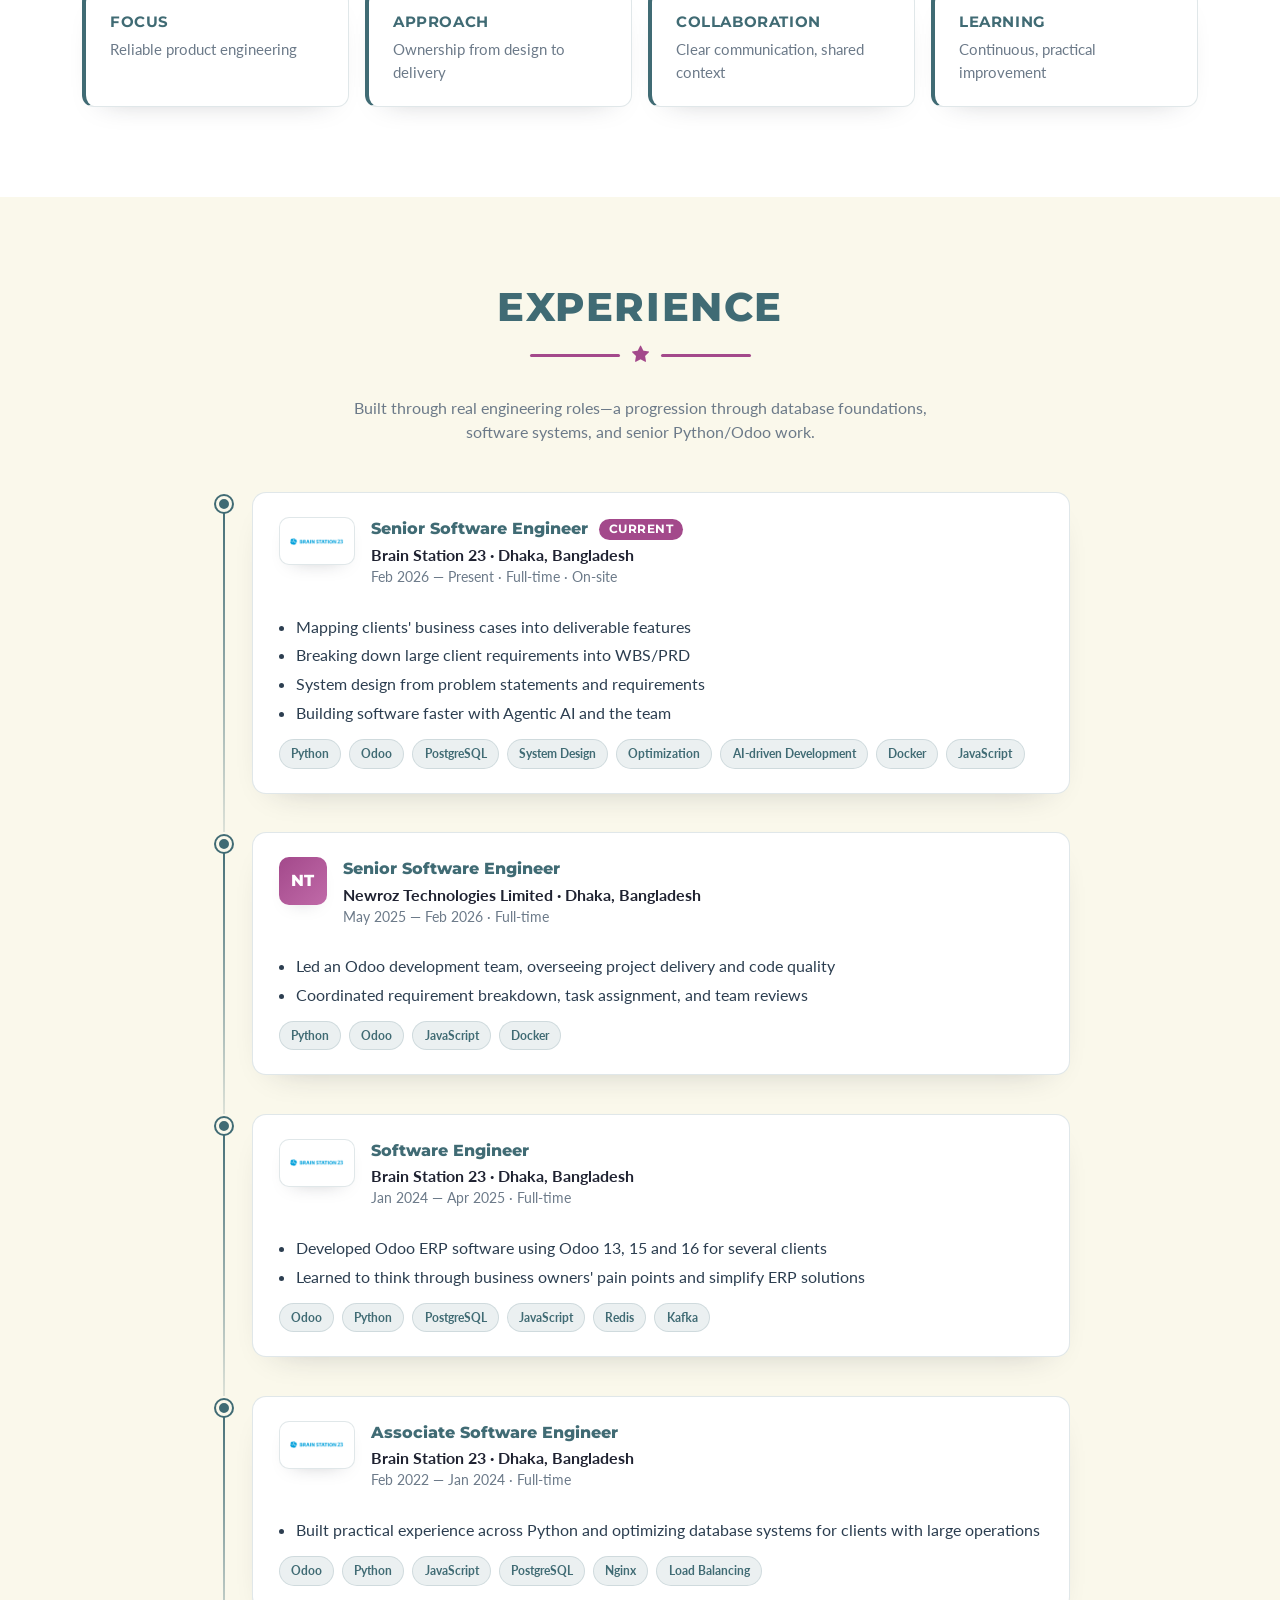
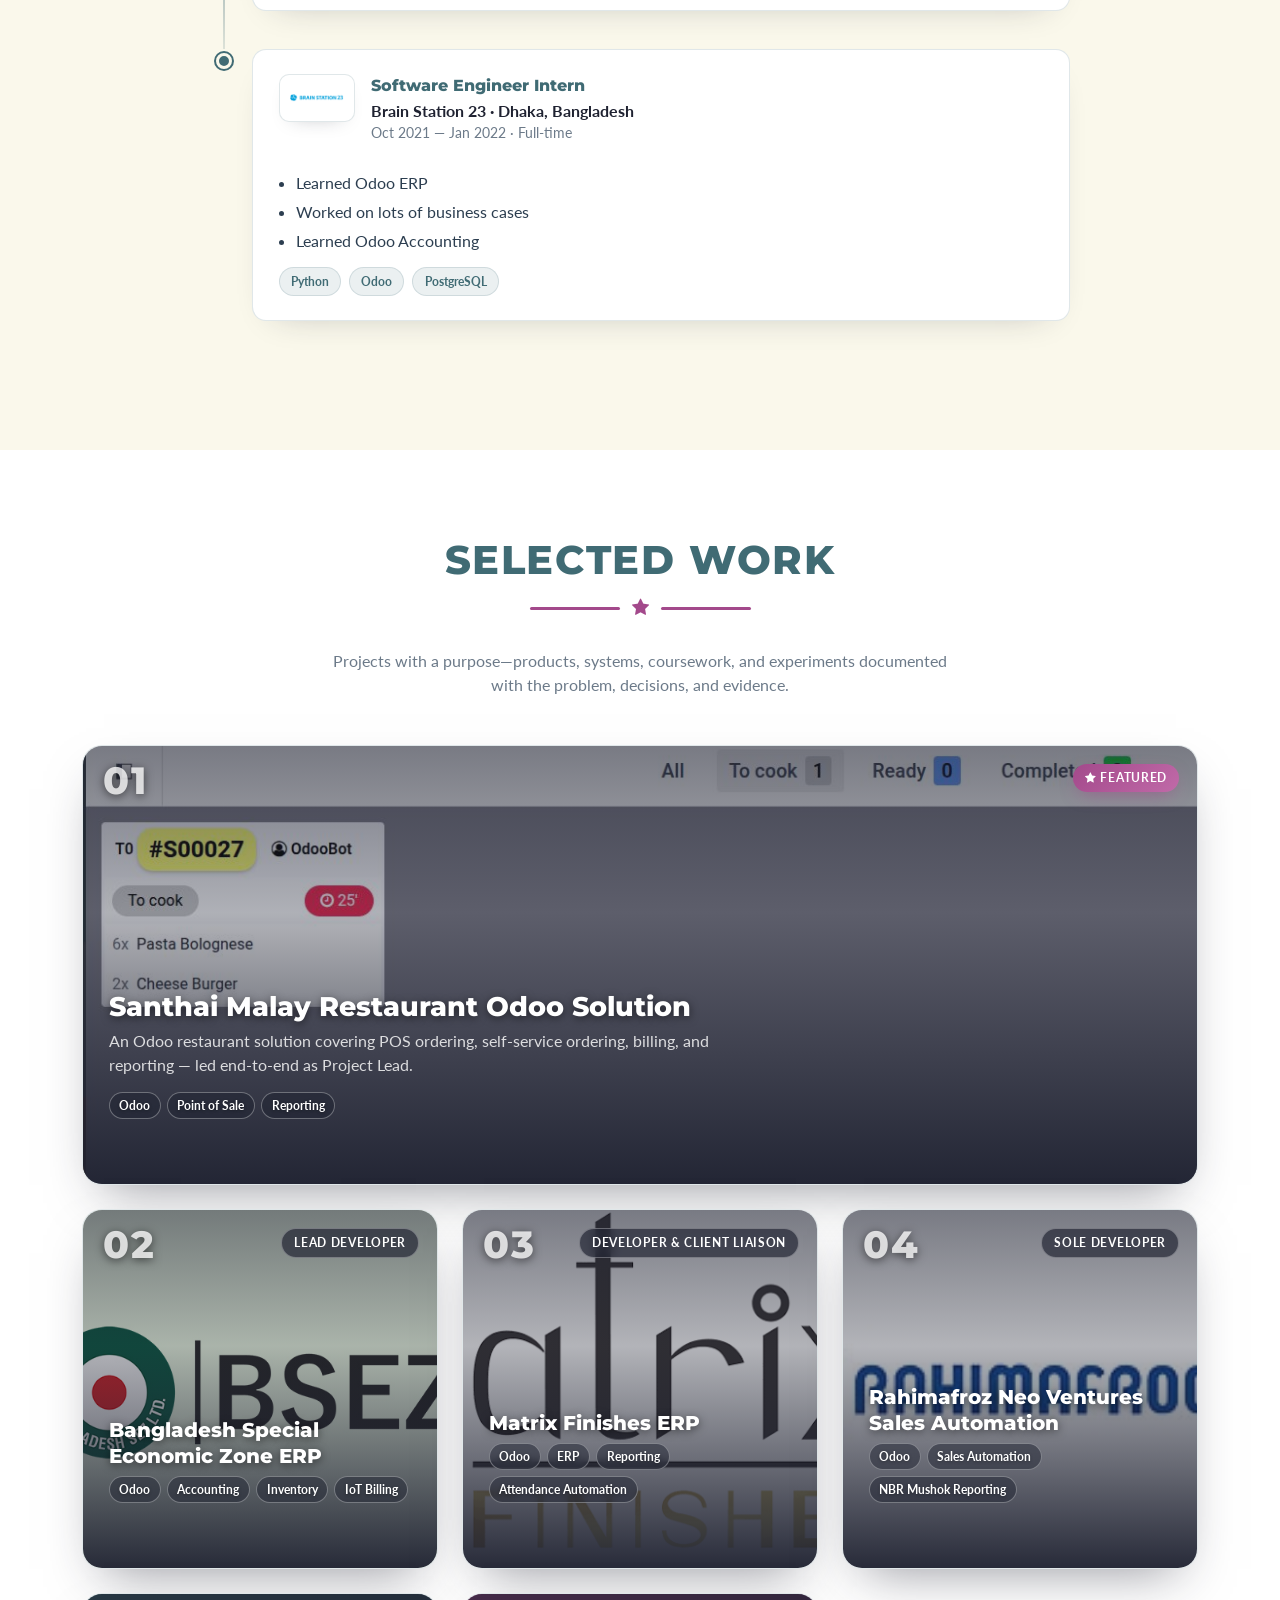
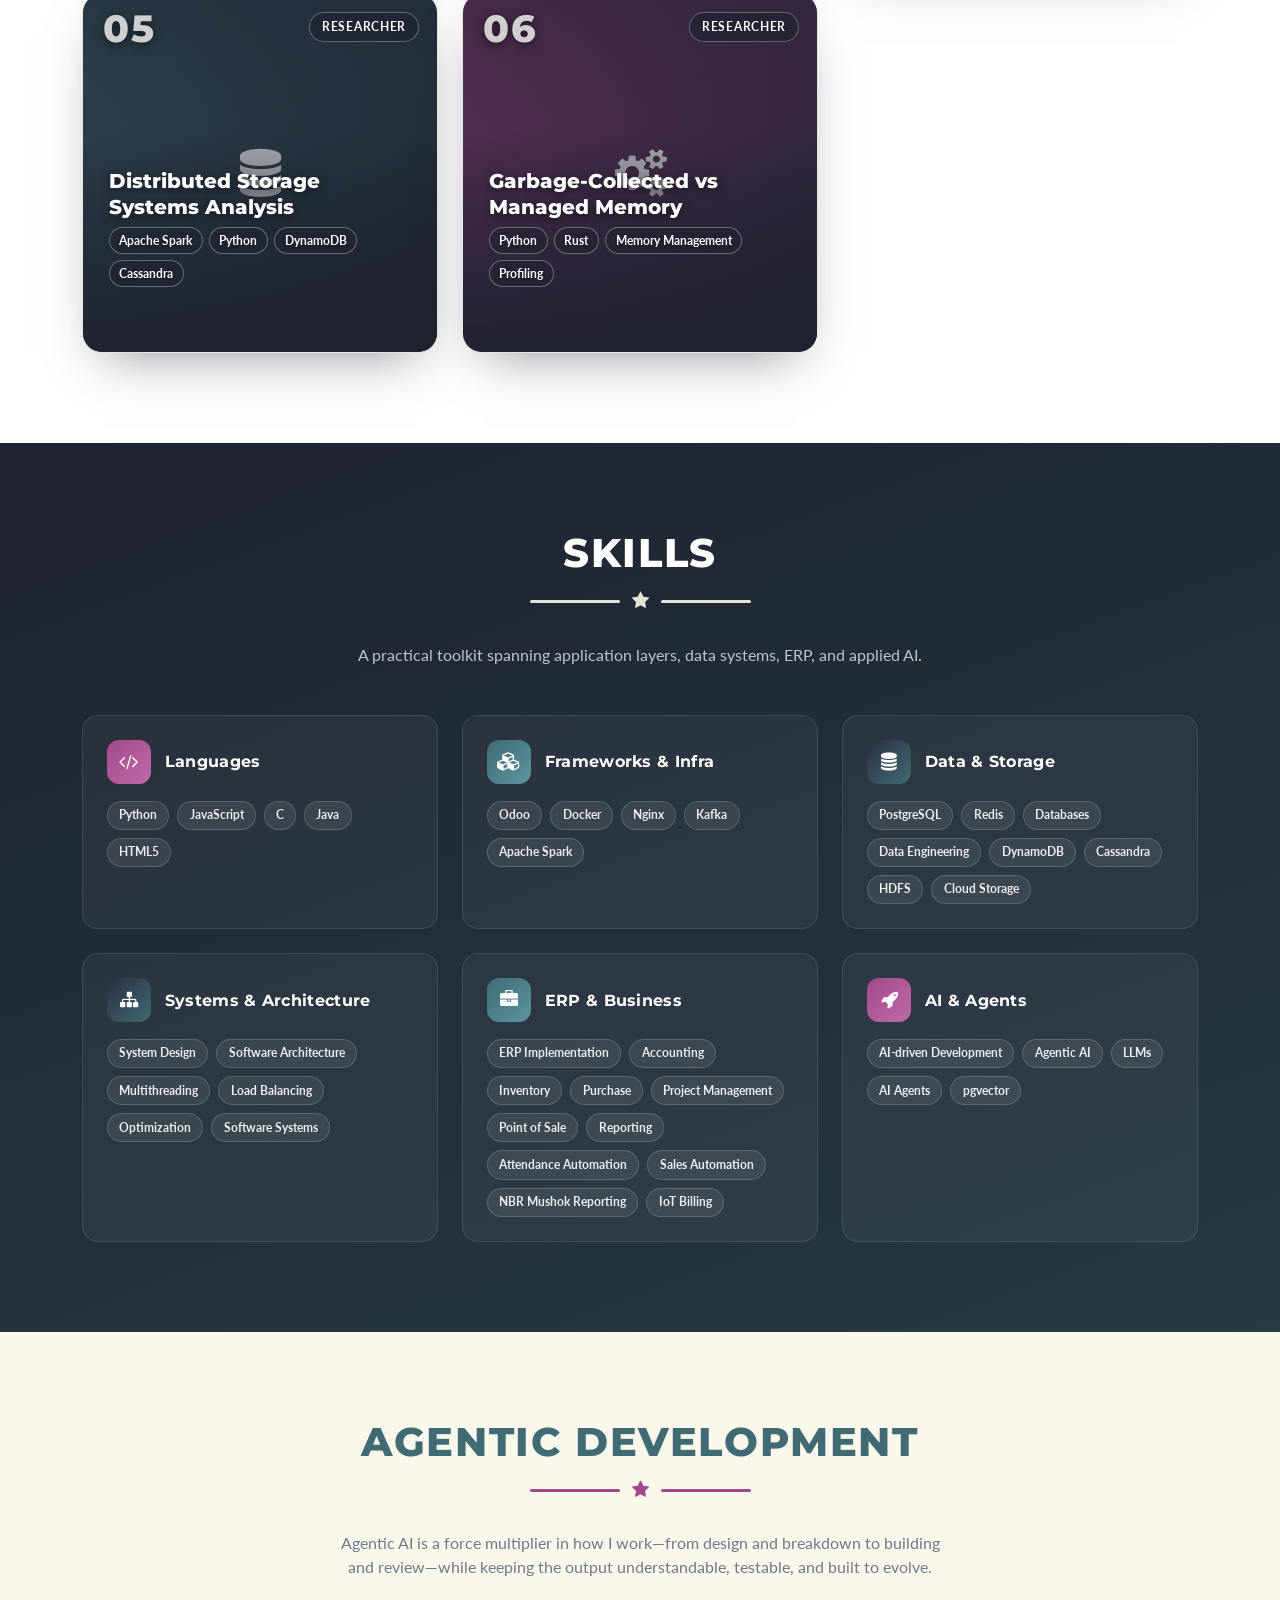
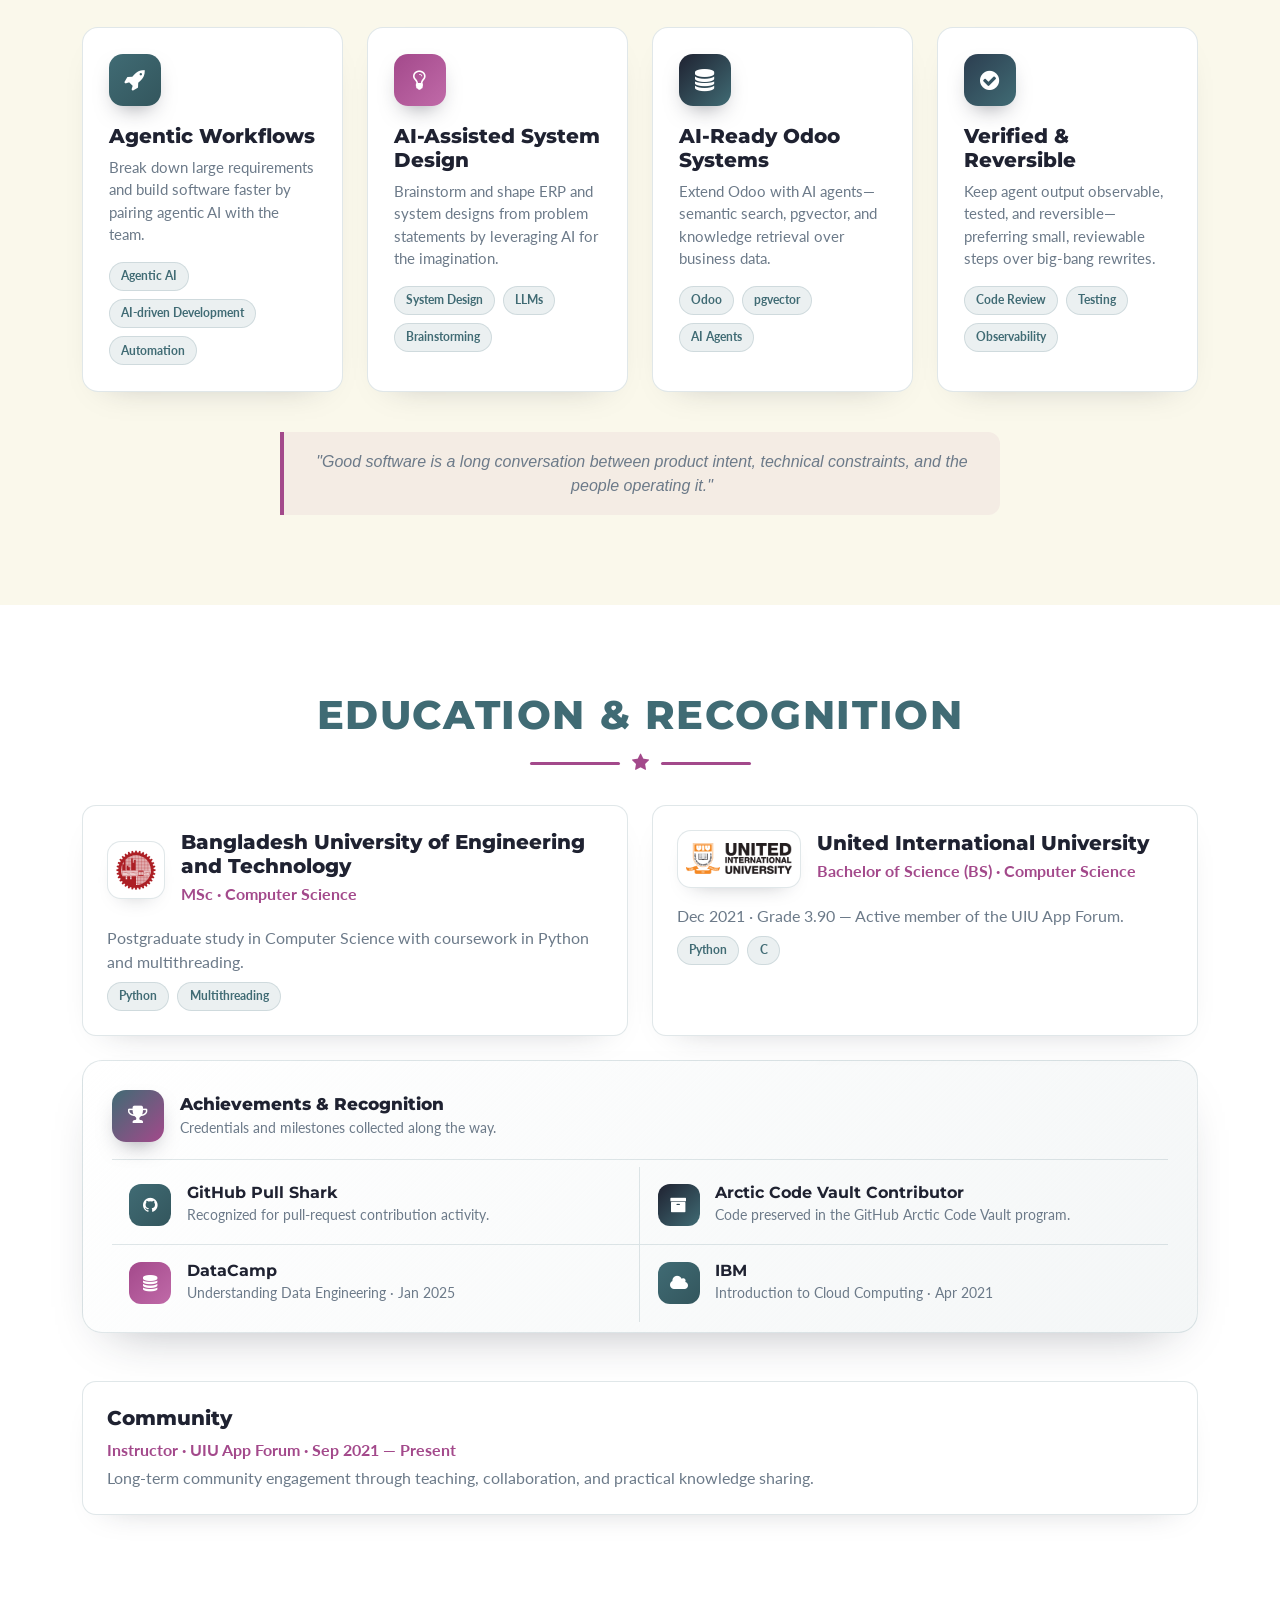
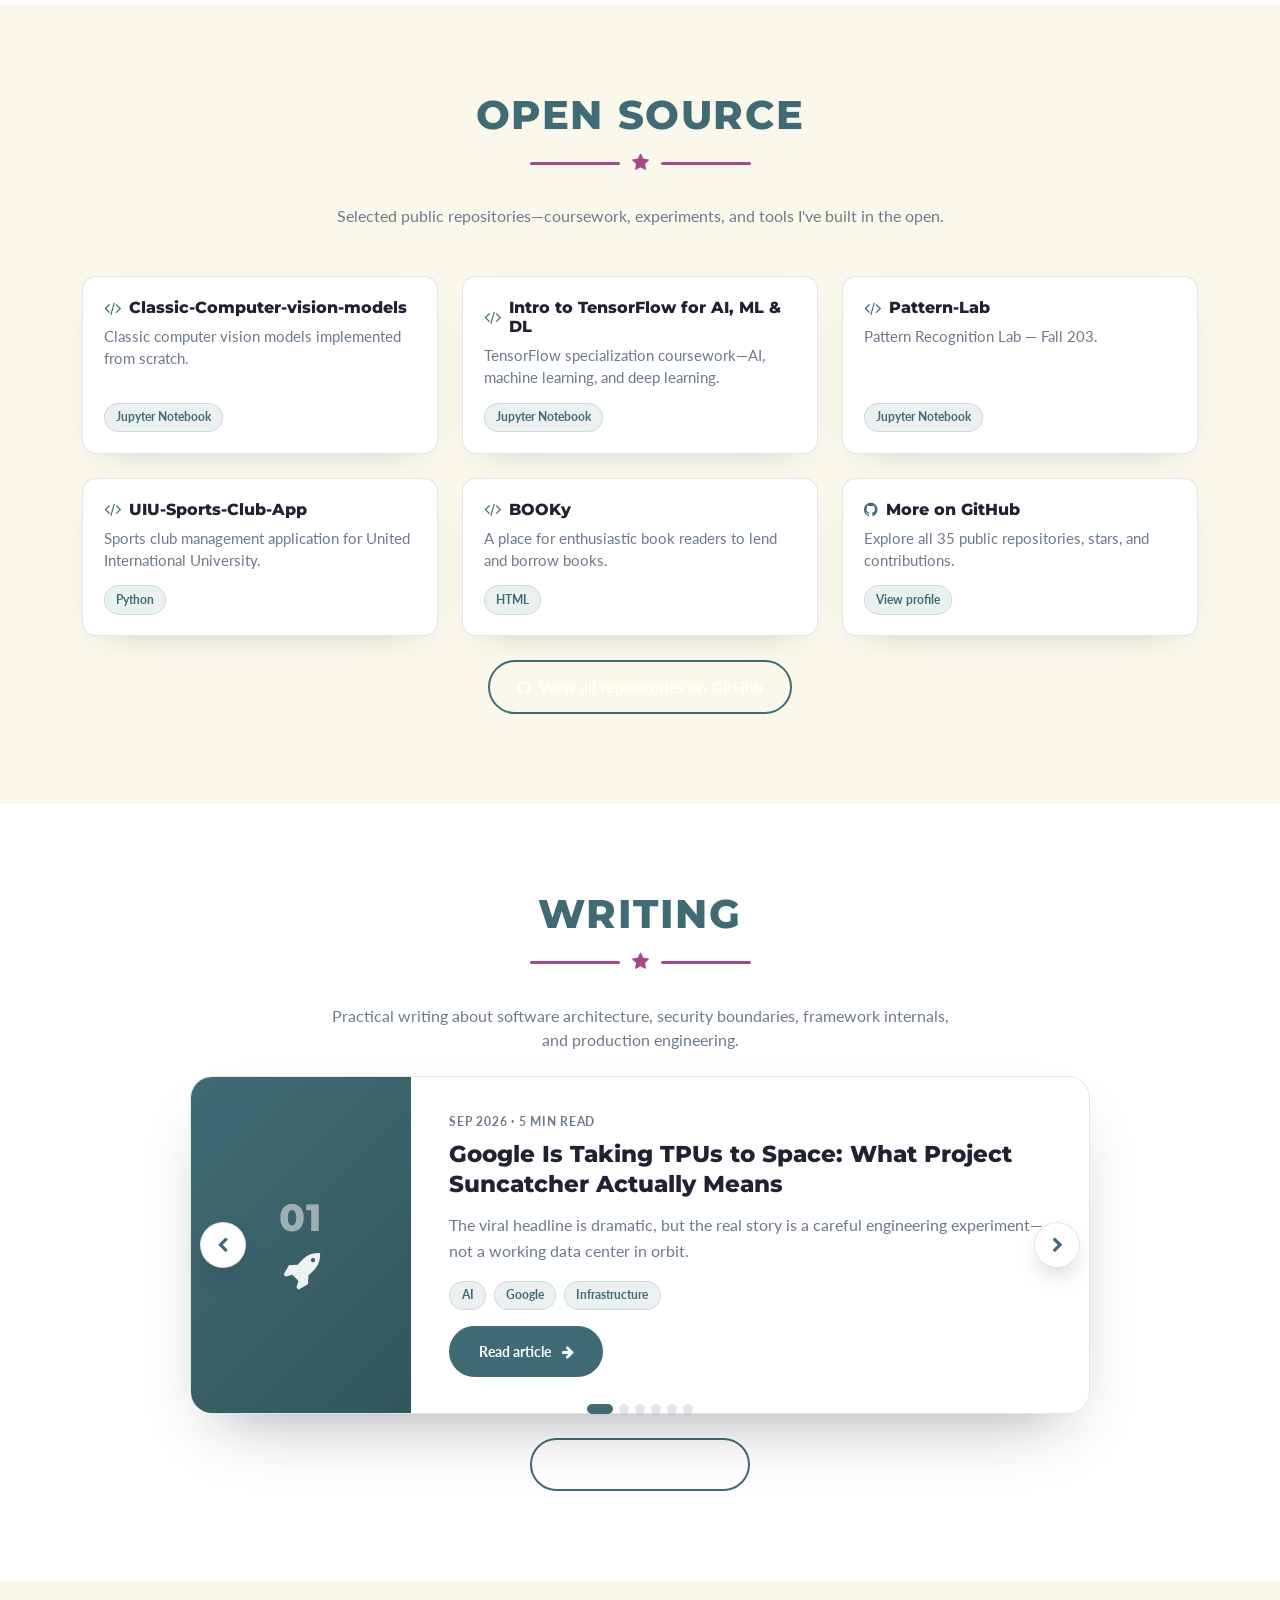
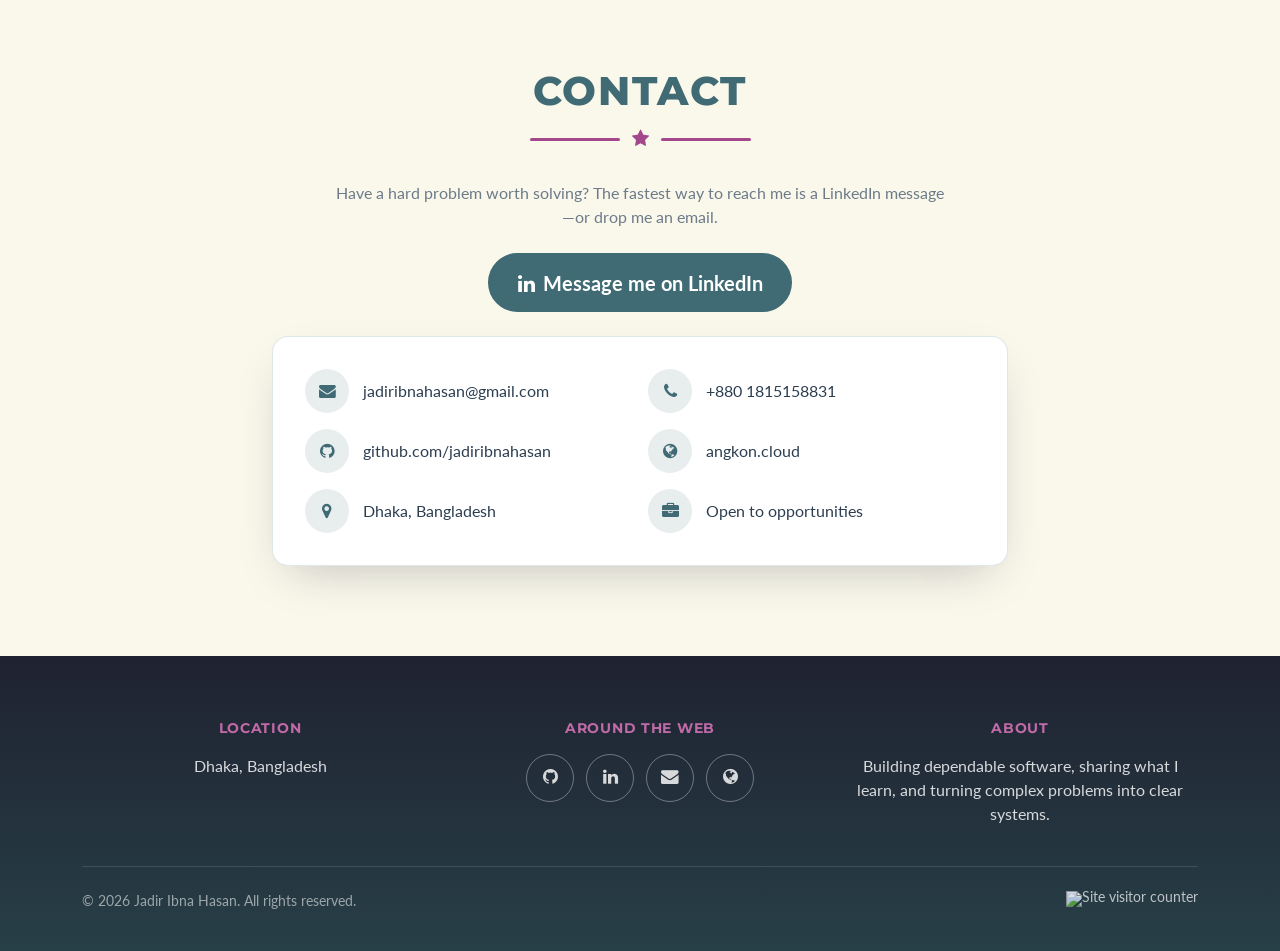
==== commit 34ac54a7: "[ADD] Adds site visitor" ====
--- a/index.html
+++ b/index.html
@@ -686,6 +686,9 @@
             </div>
             <div class="footer-bottom">
                 <span>© 2026 Jadir Ibna Hasan. All rights reserved.</span>
+                <a class="footer-visitors" href="https://hits.sh/nokgna.github.io/" target="_blank" rel="noopener" title="Visitor statistics">
+                    <img src="https://hits.sh/nokgna.github.io.svg?label=visitors&color=406b74&labelColor=1f2231&style=flat-square" alt="Site visitor counter">
+                </a>
             </div>
         </div>
     </footer>
--- a/assets/css/custom.css
+++ b/assets/css/custom.css
@@ -713,6 +713,35 @@
   margin-top: 2.5rem;
   font-size: 0.85rem;
   color: rgba(255, 255, 255, 0.55);
+  display: flex;
+  align-items: center;
+  justify-content: space-between;
+  flex-wrap: wrap;
+  gap: 0.75rem 1rem;
+}
+
+.footer-visitors {
+  display: inline-flex;
+  align-items: center;
+  line-height: 1;
+  opacity: 0.85;
+  transition: opacity 0.2s ease;
+}
+
+.footer-visitors:hover {
+  opacity: 1;
+}
+
+.footer-visitors img {
+  display: block;
+  height: 20px;
+  width: auto;
+}
+
+@media (max-width: 575.98px) {
+  .footer-bottom {
+    justify-content: center;
+  }
 }
 
 /* ---------- Scroll to top ---------- */
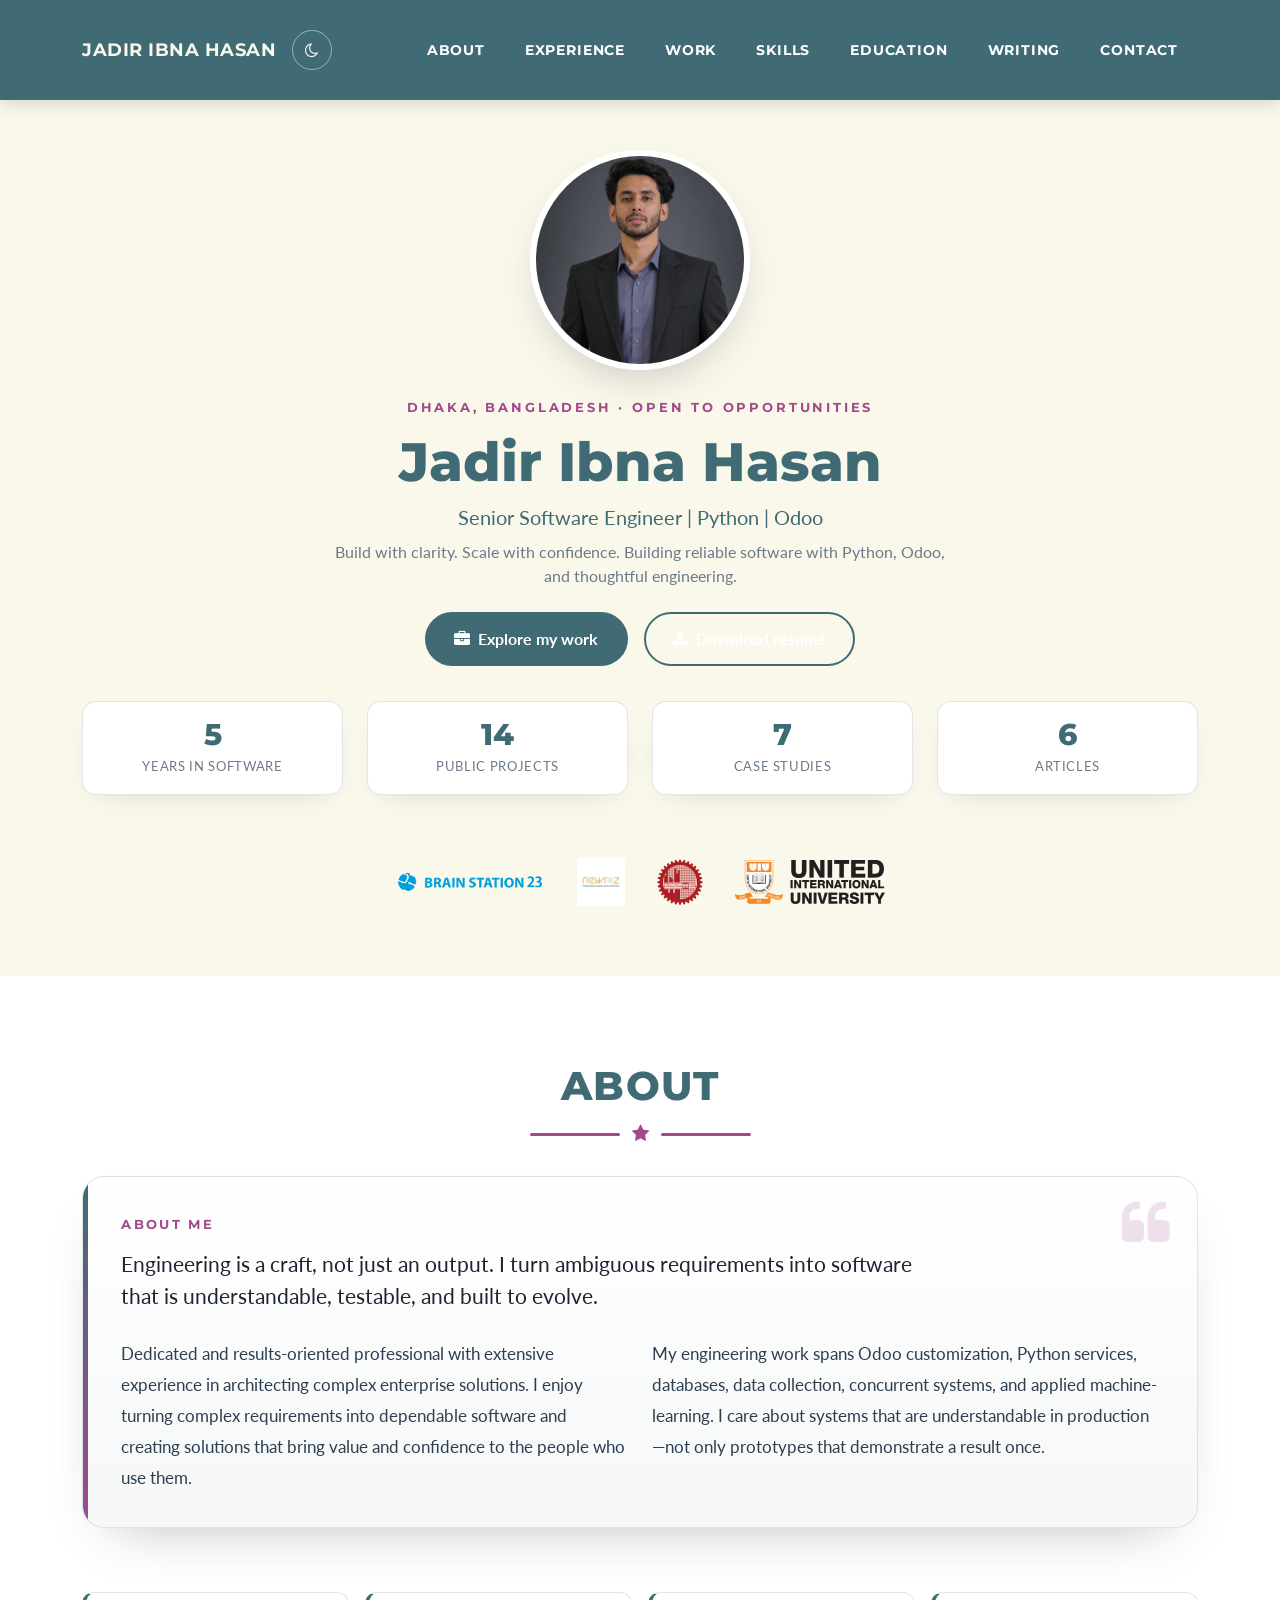
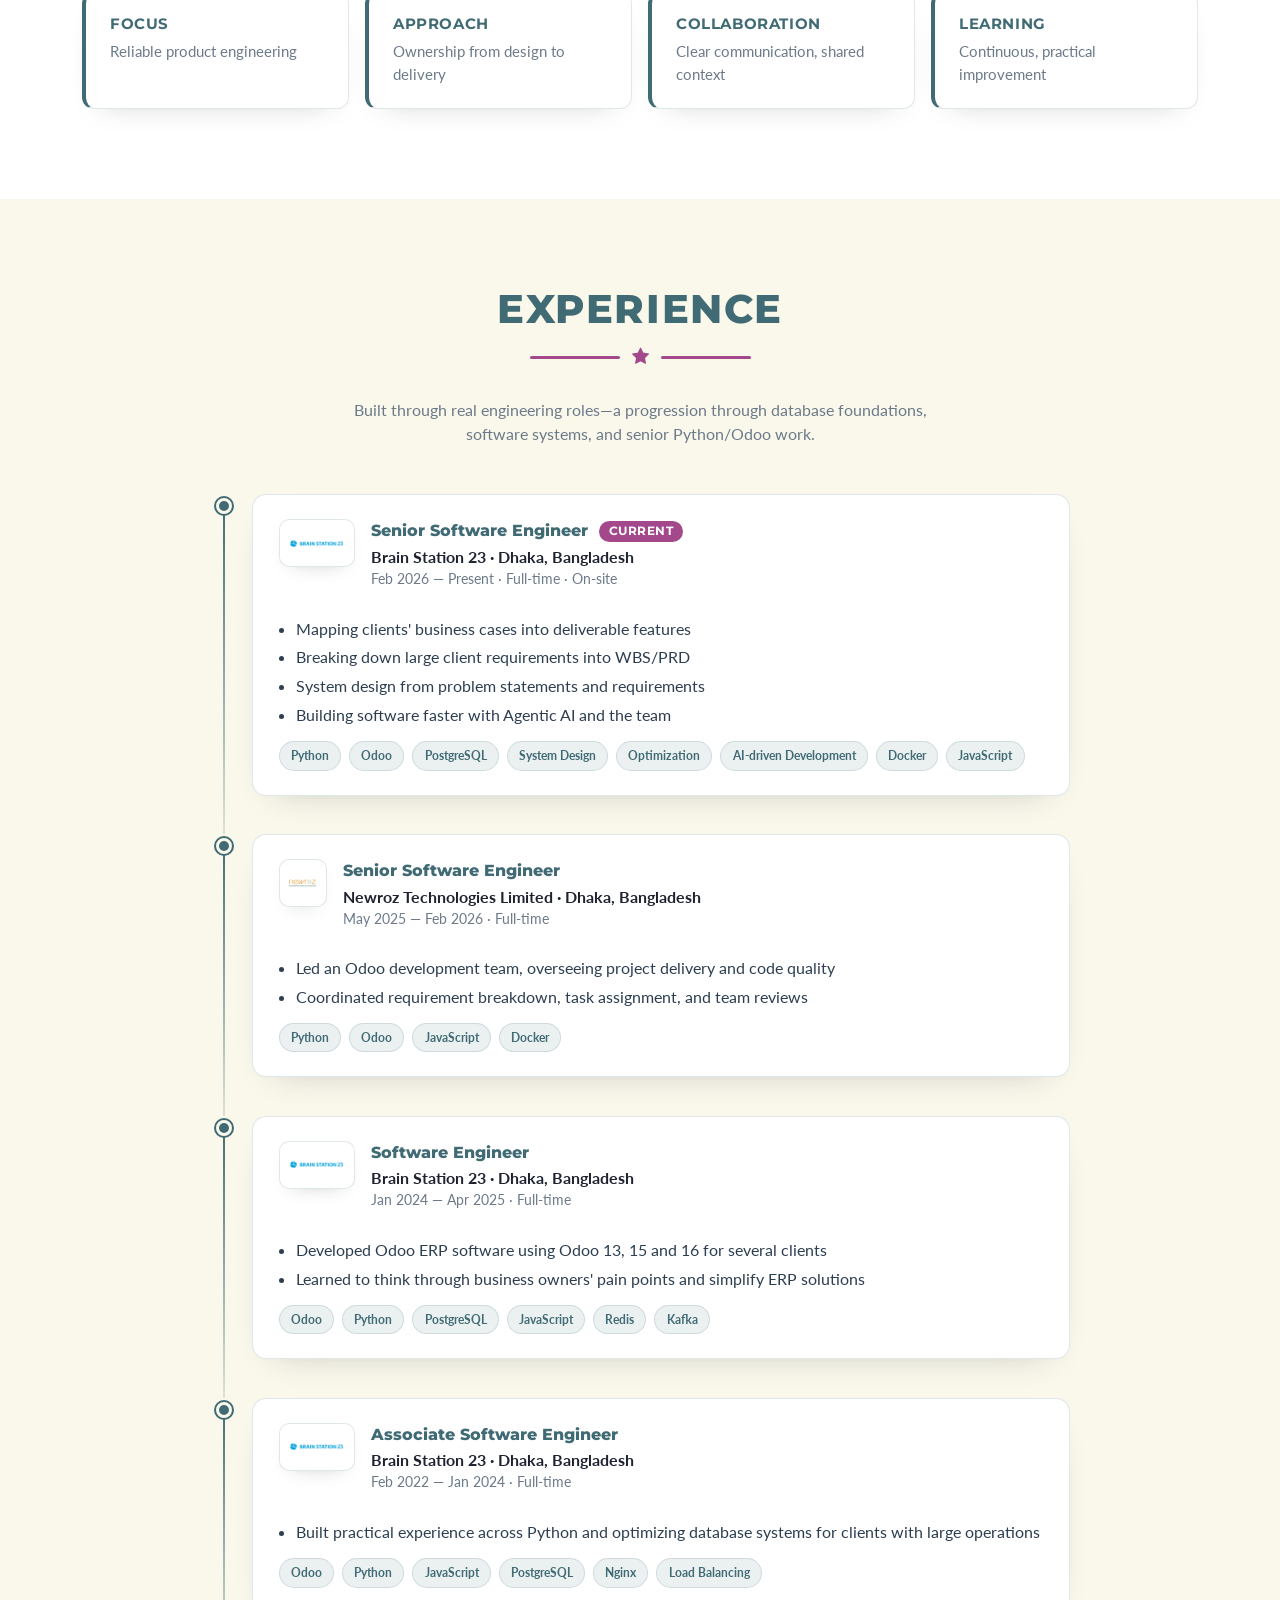
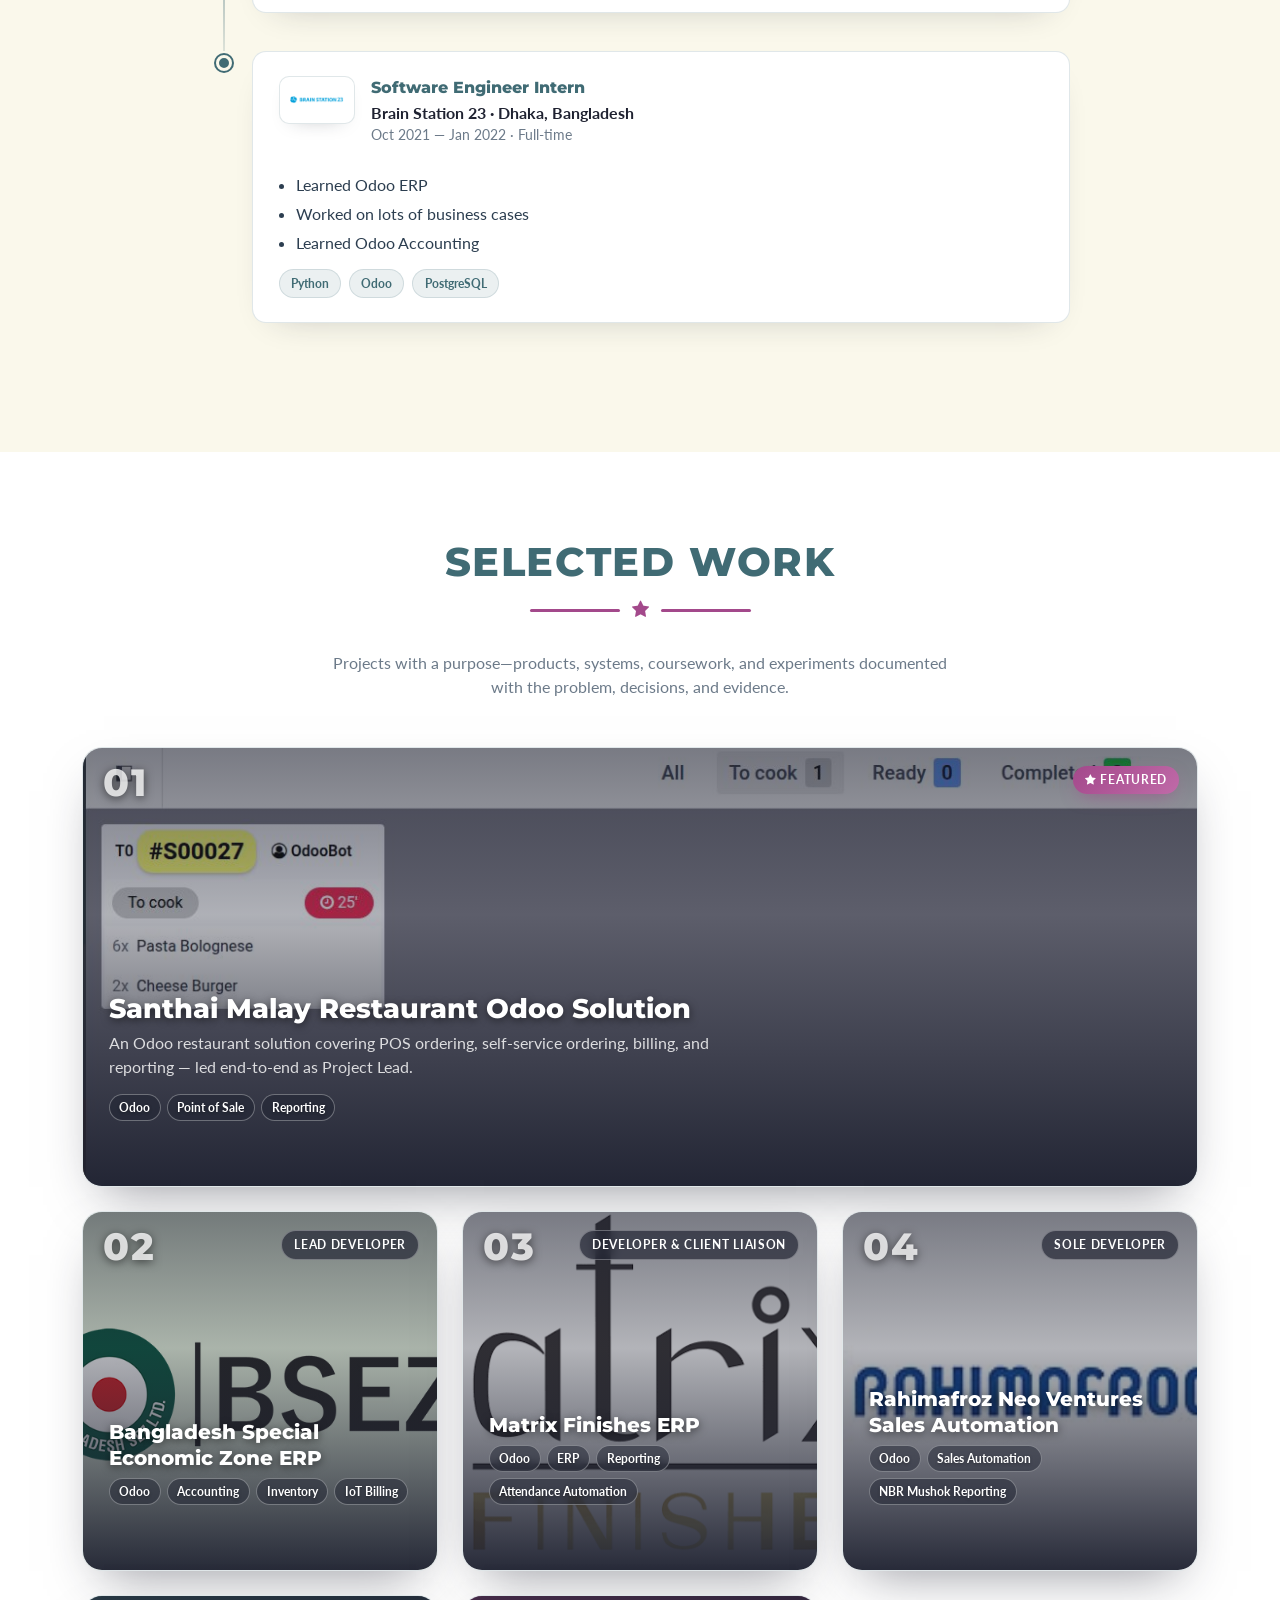
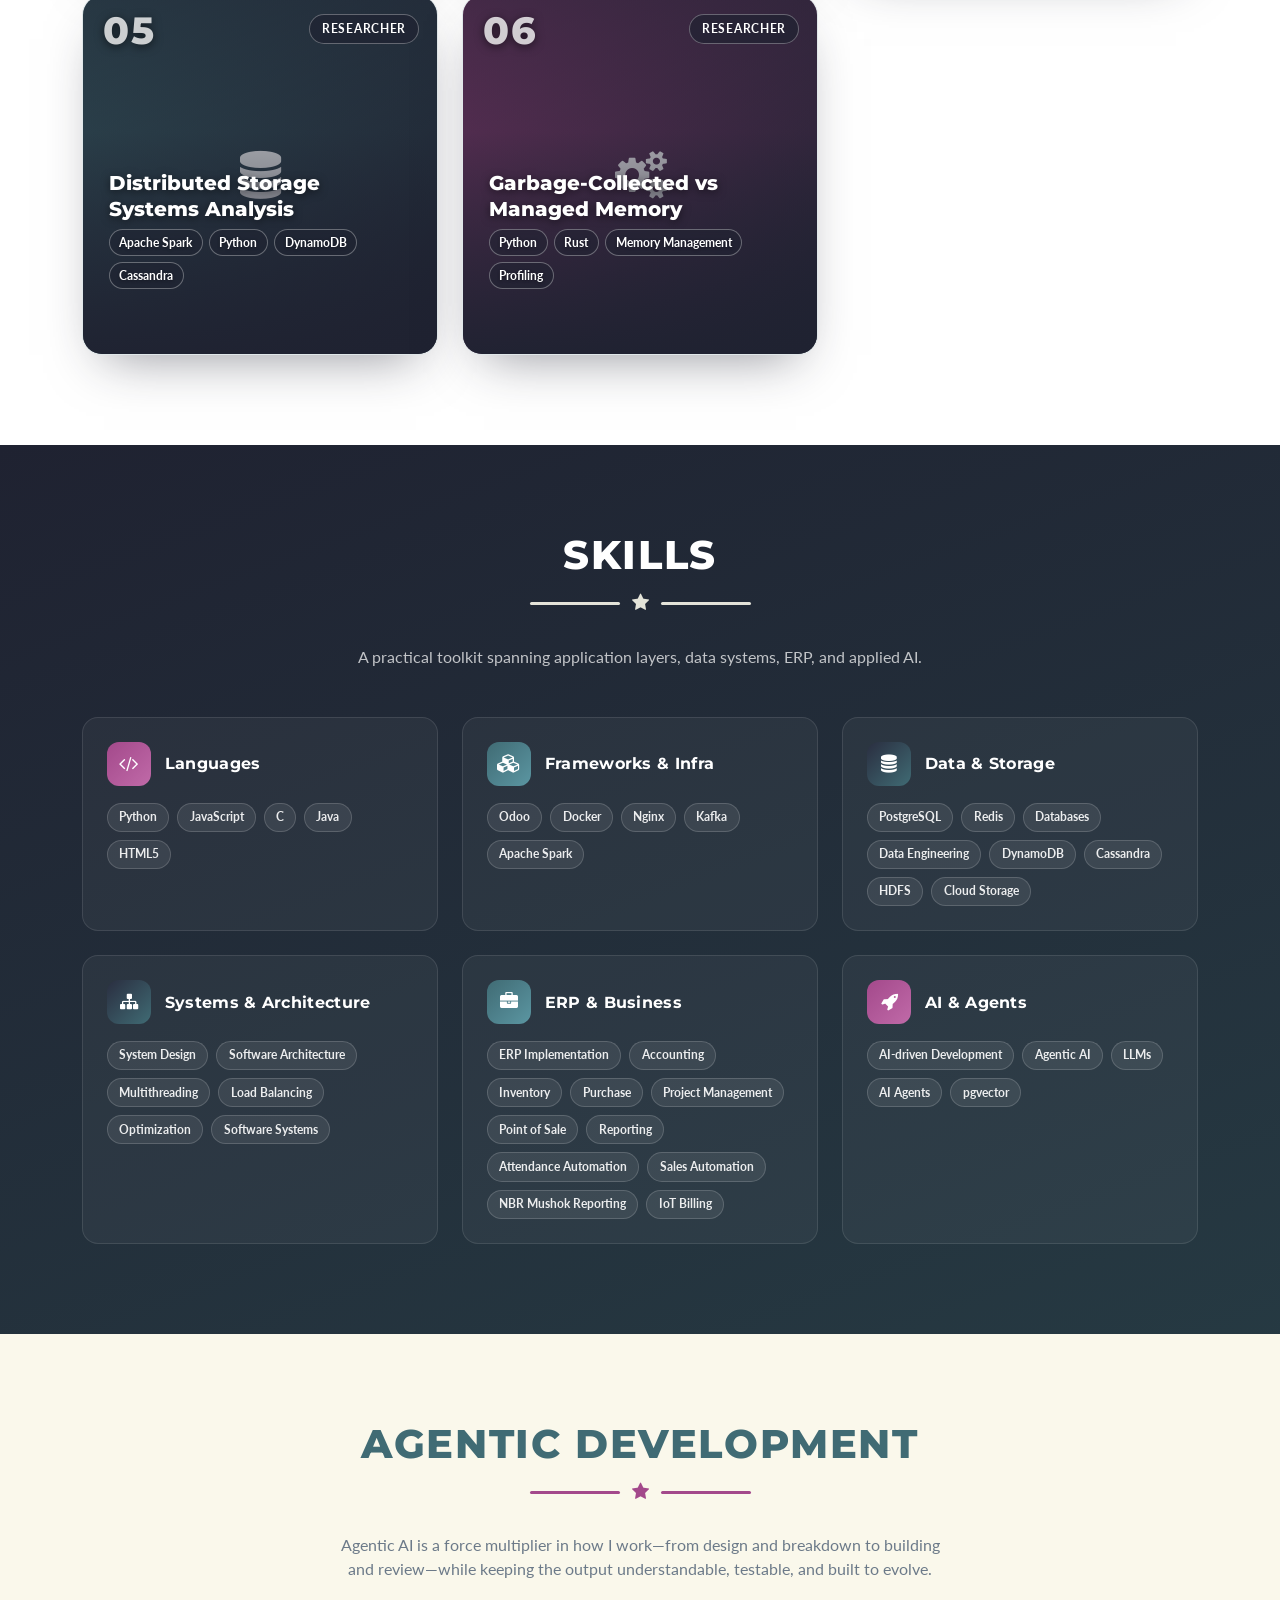
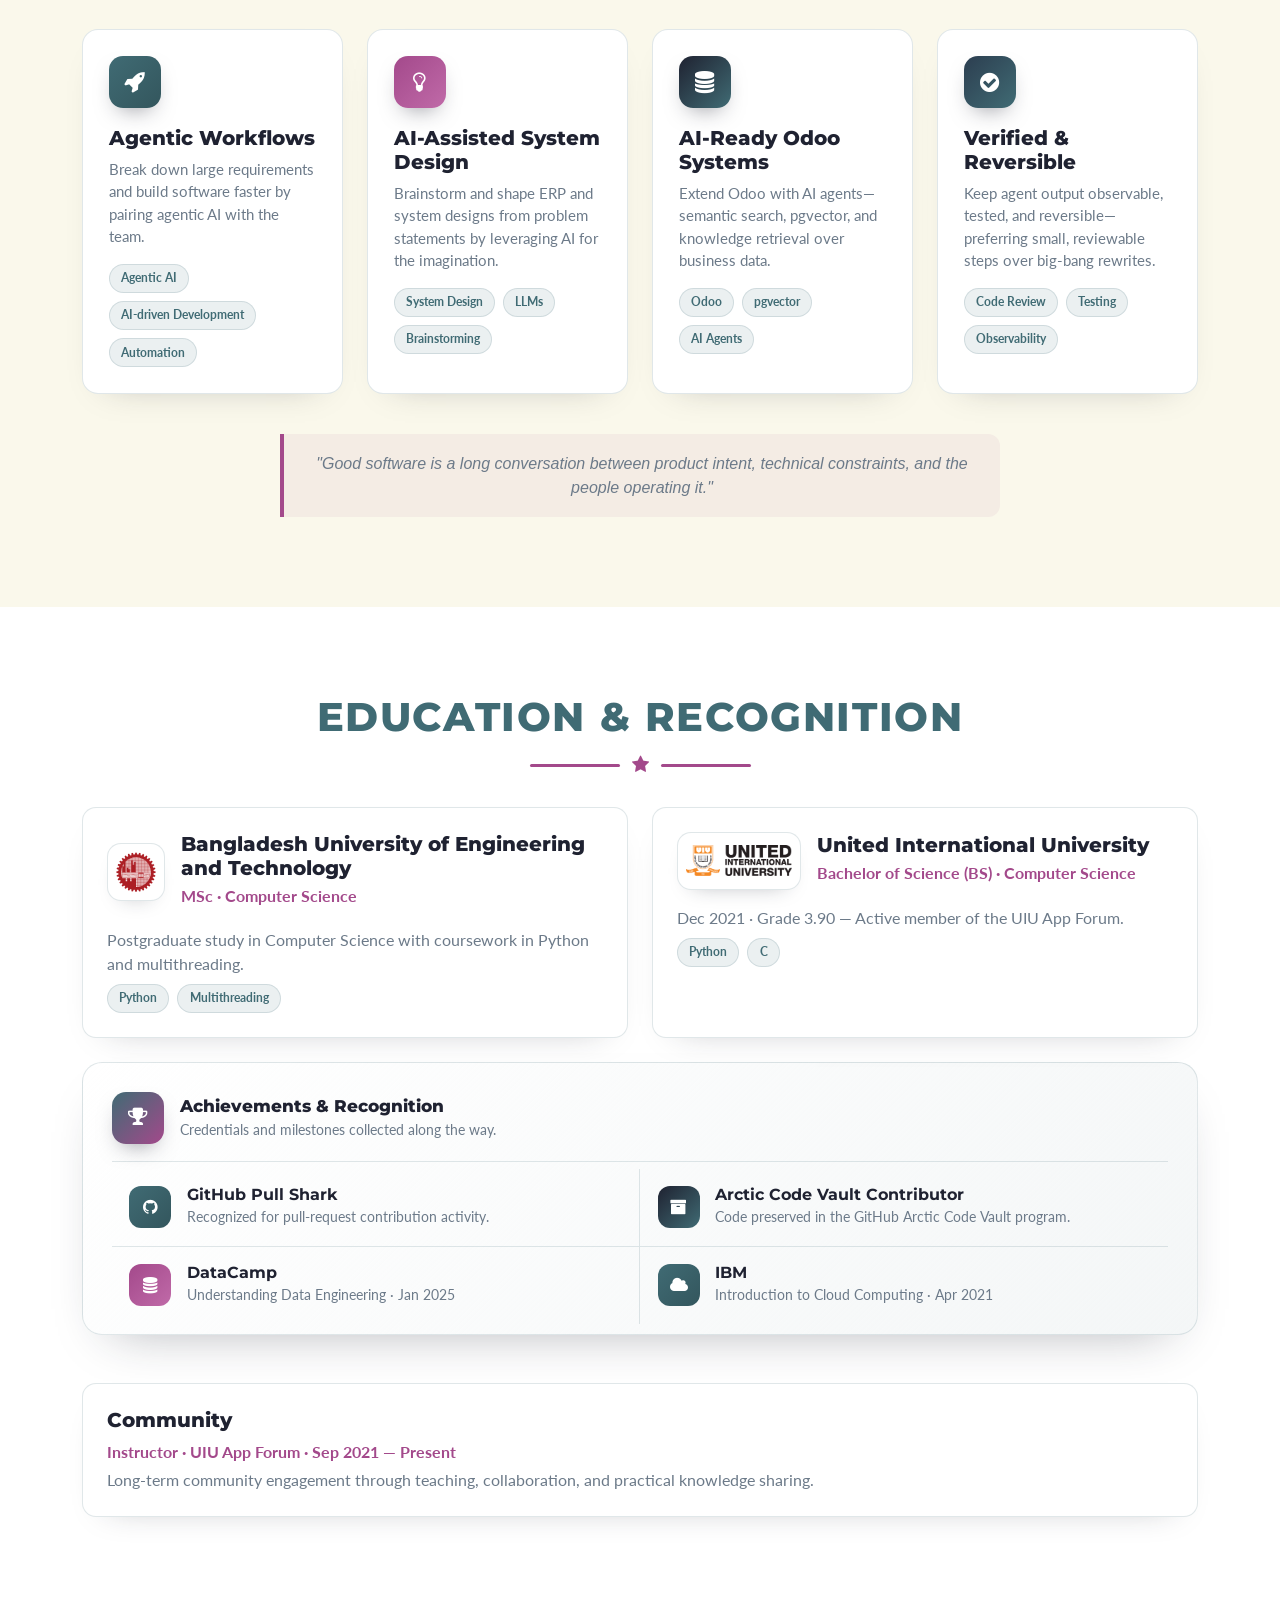
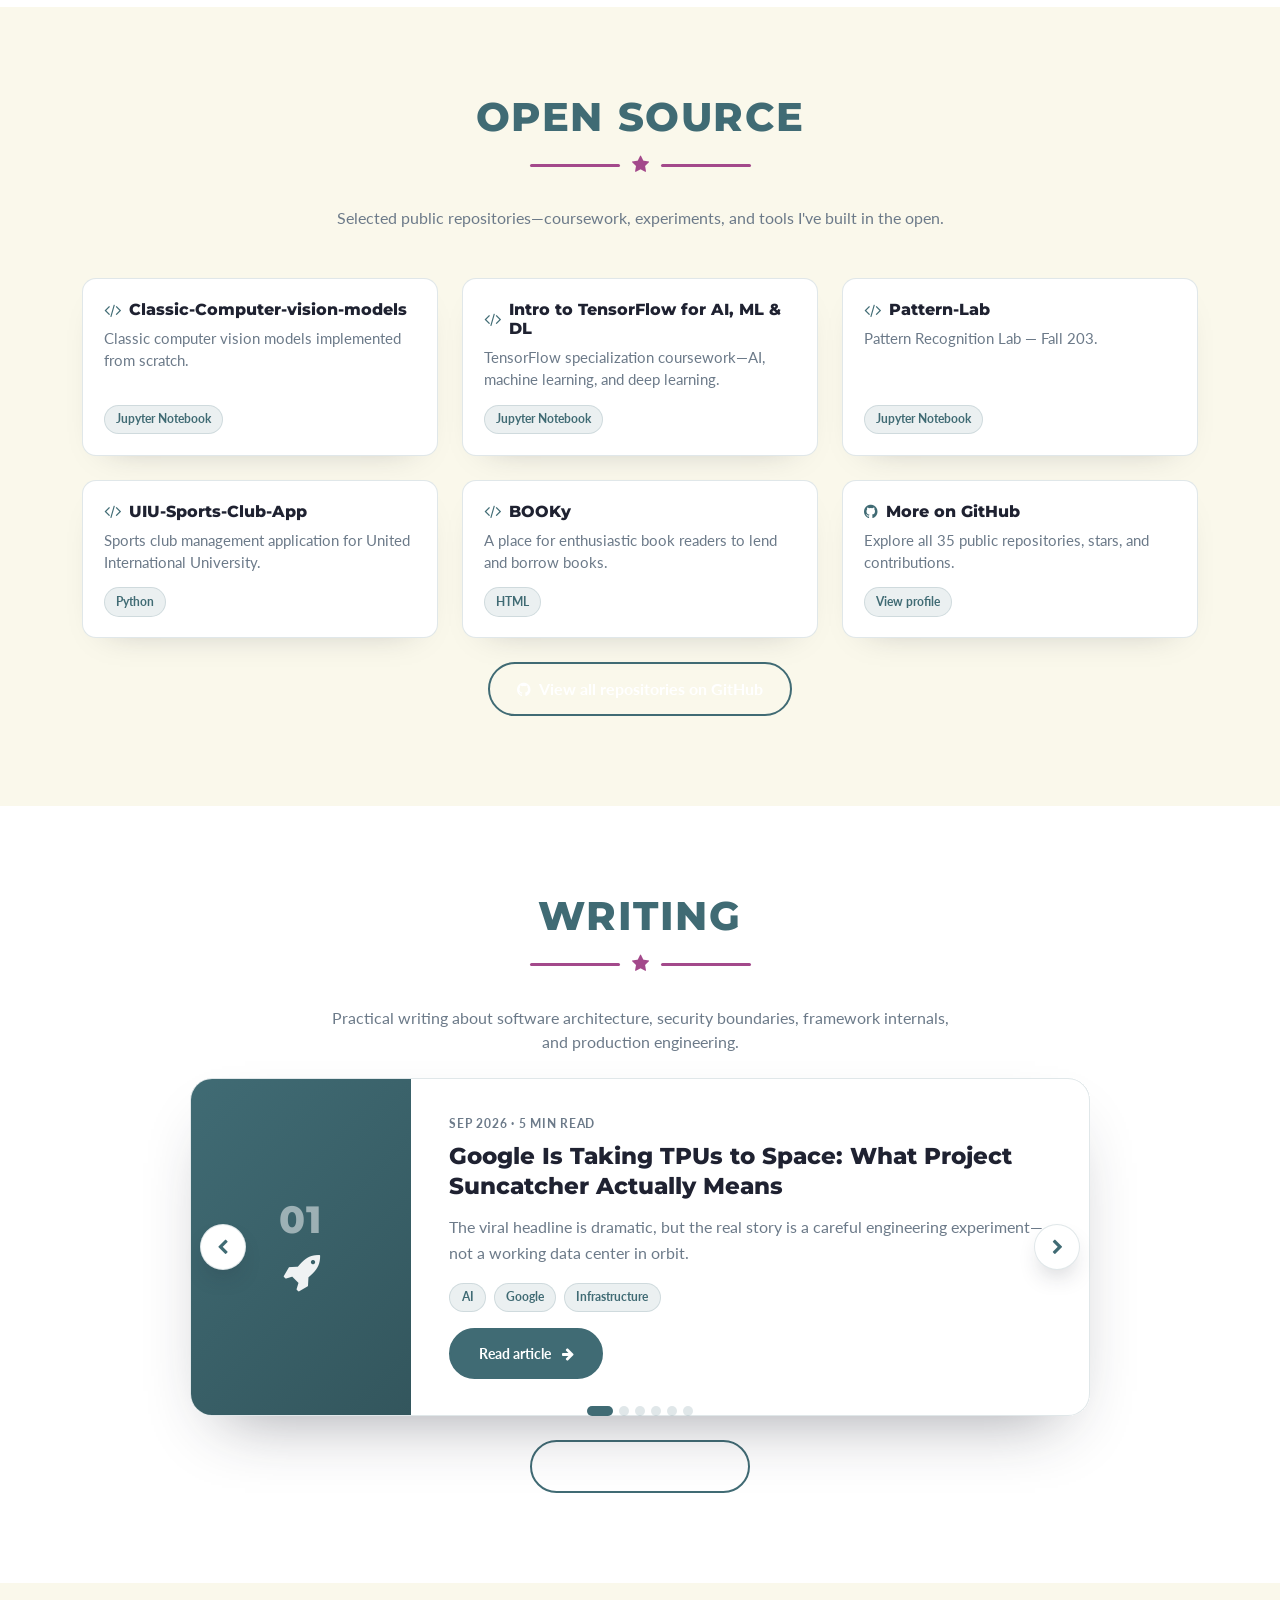
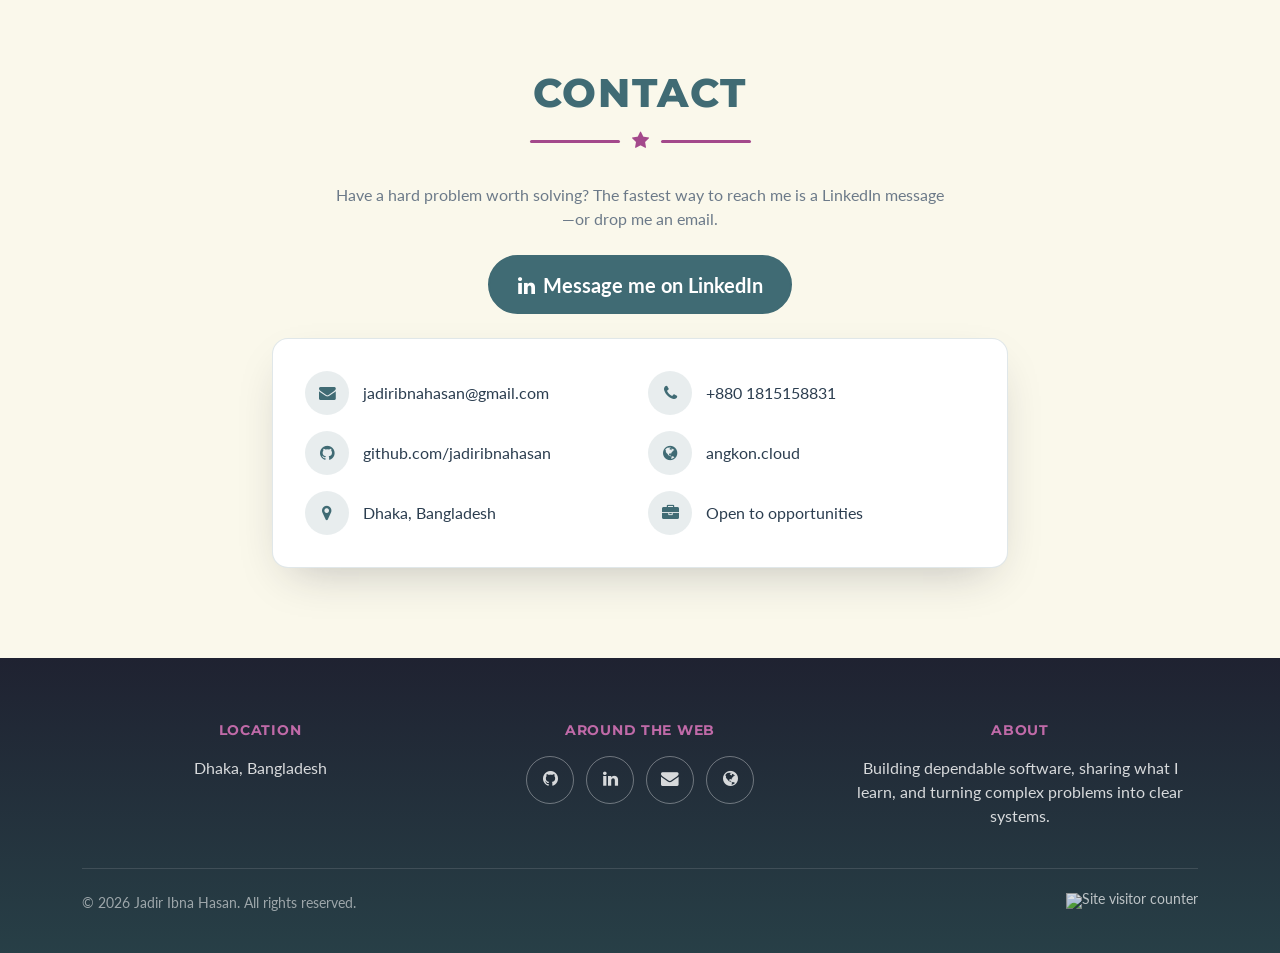
==== commit 269056c1: "[IMP]" ====
--- a/index.html
+++ b/index.html
@@ -50,14 +50,14 @@
     <main id="main">
     <header class="text-center hero">
         <div class="container">
-            <img class="img-fluid d-block mx-auto mb-4 hero-avatar" data-aos="fade" data-aos-duration="1200" src="assets/img/profile.jpg" alt="Jadir Ibna Hasan">
+            <img class="img-fluid d-block mx-auto mb-4 hero-avatar" data-aos="fade" data-aos-duration="1200" src="assets/img/profile2.png" alt="Jadir Ibna Hasan">
             <span class="hero-kicker" data-aos="fade-up" data-aos-delay="100">Dhaka, Bangladesh · Open to opportunities</span>
             <h1 data-aos="fade-up" data-aos-delay="150">Jadir Ibna Hasan</h1>
             <div class="hero-title" data-aos="fade-up" data-aos-delay="200">Senior Software Engineer | Python | Odoo</div>
             <p class="hero-tagline mt-2" data-aos="fade-up" data-aos-delay="250">Build with clarity. Scale with confidence. Building reliable software with Python, Odoo, and thoughtful engineering.</p>
             <div class="d-flex flex-wrap justify-content-center gap-3 mt-4" data-aos="fade-up" data-aos-delay="300">
                 <a class="btn btn-ak" href="#work"><i class="fa fa-briefcase me-2"></i>Explore my work</a>
-                <a class="btn btn-ak-outline" href="assets/Resume.pdf" download><i class="fa fa-download me-2"></i>Download résumé</a>
+                <a class="btn btn-ak-outline" href="assets/cv/resume_Jadir-Ibna-Hasan.pdf" download="Jadir-Ibna-Hasan-Resume.pdf"><i class="fa fa-download me-2"></i>Download résumé</a>
             </div>
             <div class="row justify-content-center hero-stats" data-aos="fade-up" data-aos-delay="350">
                 <div class="col-6 col-md-3 mb-3 mb-md-0"><div class="stat-box"><div class="stat-num">5</div><div class="stat-label">Years in software</div></div></div>
@@ -67,6 +67,7 @@
             </div>
             <div class="orgs" data-aos="fade-up" data-aos-delay="400">
                 <img class="imgbs" src="assets/img/bs23_logo.webp" alt="Brain Station 23">
+                <img class="imgnewroz" src="assets/img/newroz.jpeg" alt="Newroz Technologies Limited">
                 <img class="imgbuet" src="assets/img/BUET_LOGO.svg" alt="BUET">
                 <img class="imguiu" src="assets/img/header-logo.png" alt="United International University">
             </div>
@@ -133,7 +134,7 @@
                     <span class="timeline-dot"></span>
                     <div class="exp-card">
                         <div class="exp-head">
-                            <span class="exp-logo exp-logo--monogram" aria-hidden="true">NT</span>
+                            <span class="exp-logo exp-logo--square"><img src="assets/img/newroz.jpeg" alt="Newroz Technologies Limited logo"></span>
                             <div>
                                 <div class="exp-role">Senior Software Engineer</div>
                                 <div class="exp-company">Newroz Technologies Limited · Dhaka, Bangladesh</div>
--- a/assets/css/custom.css
+++ b/assets/css/custom.css
@@ -68,6 +68,9 @@
 .hero-avatar {
   max-width: 220px;
   width: 100%;
+  aspect-ratio: 1 / 1;
+  object-fit: cover;
+  object-position: center 25%;
   border: 6px solid #fff;
   border-radius: 50%;
   box-shadow: var(--ak-shadow);
@@ -155,6 +158,11 @@
 
 .orgs .imgbs {
   width: 150px;
+}
+
+.orgs .imgnewroz {
+  width: 48px;
+  mix-blend-mode: multiply;
 }
 
 .orgs .imgbuet {
@@ -1439,6 +1447,9 @@
   .orgs .imgbs {
     width: 118px;
   }
+  .orgs .imgnewroz {
+    width: 40px;
+  }
   .orgs .imguiu {
     width: 118px;
   }
@@ -2046,16 +2057,10 @@
   object-fit: contain;
 }
 
-.exp-logo--monogram {
+.exp-logo--square {
   width: 48px;
   height: 48px;
-  border: 0;
-  font-family: "Montserrat", sans-serif;
-  font-weight: 800;
-  font-size: 1rem;
-  letter-spacing: 0.02em;
-  color: #fff;
-  background: linear-gradient(135deg, var(--ak-plum), var(--ak-plum-soft));
+  padding: 0.35rem;
 }
 
 /* =====================================================================
